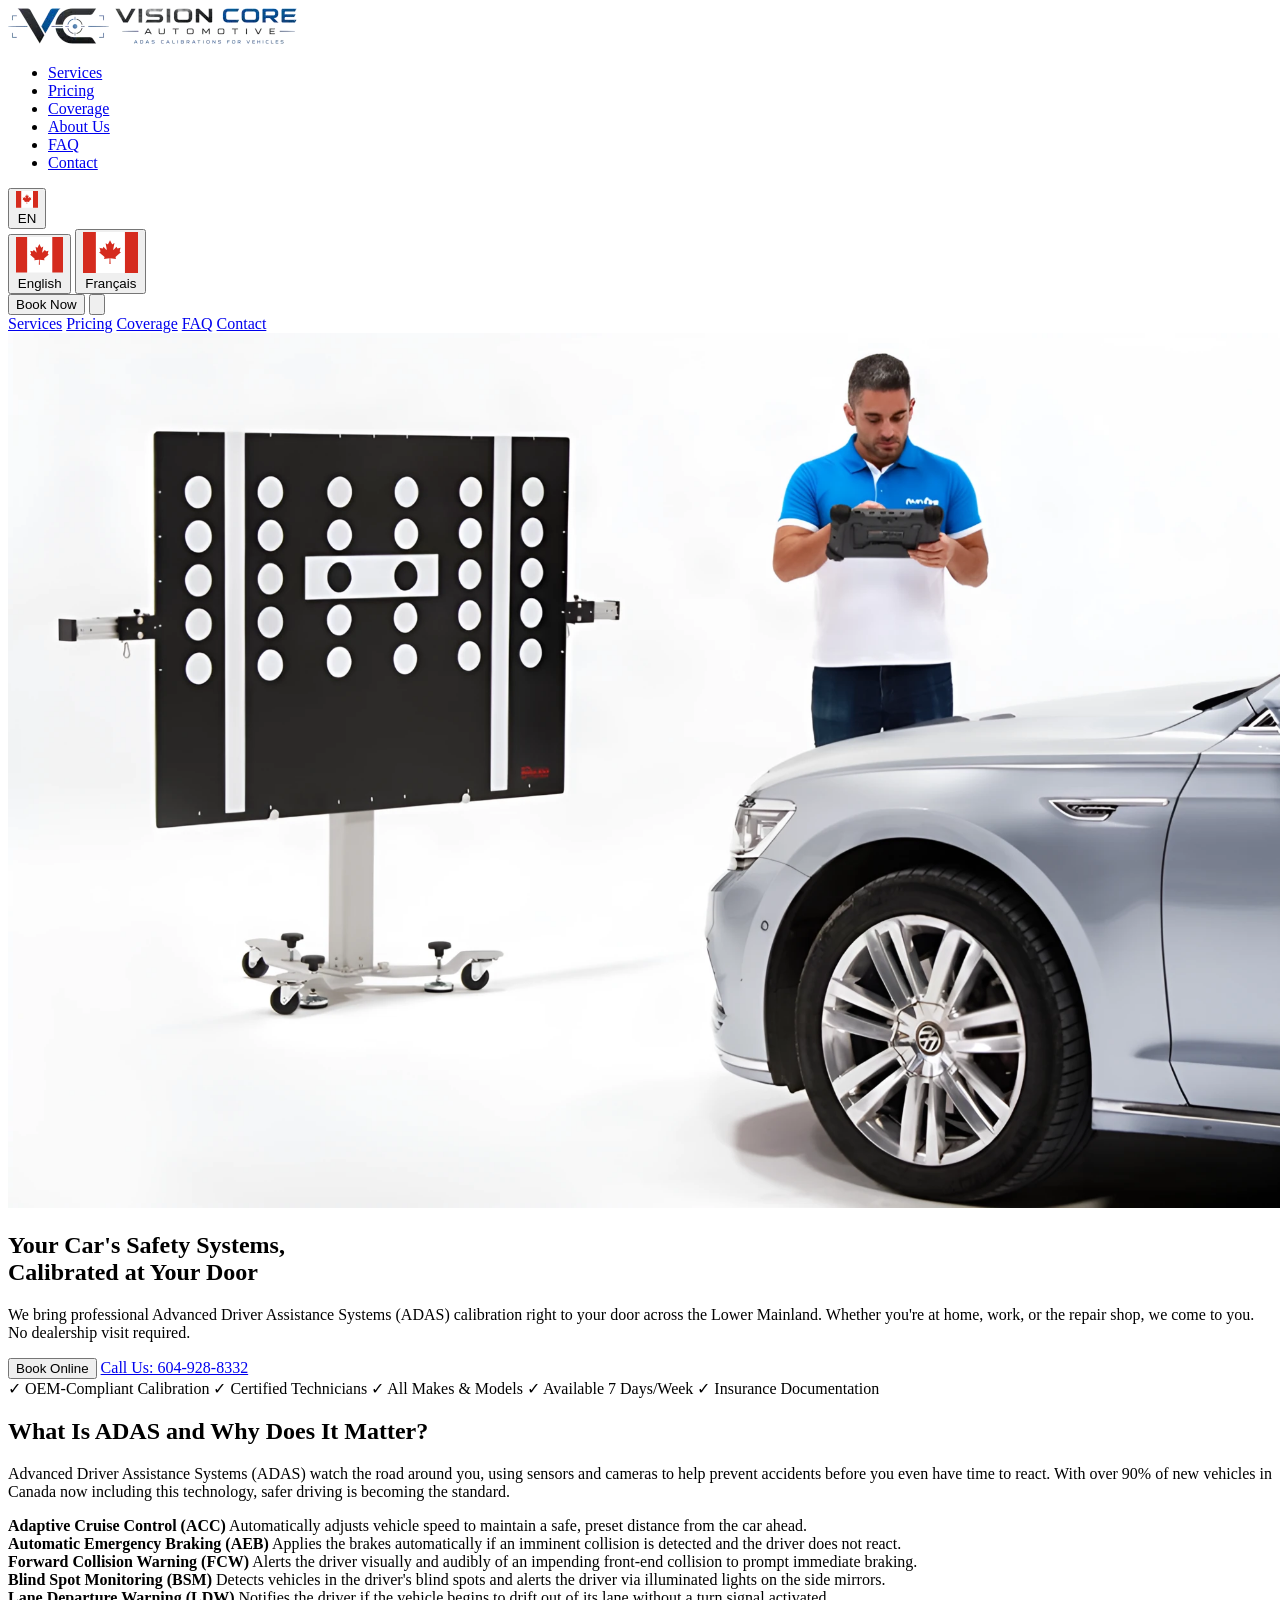
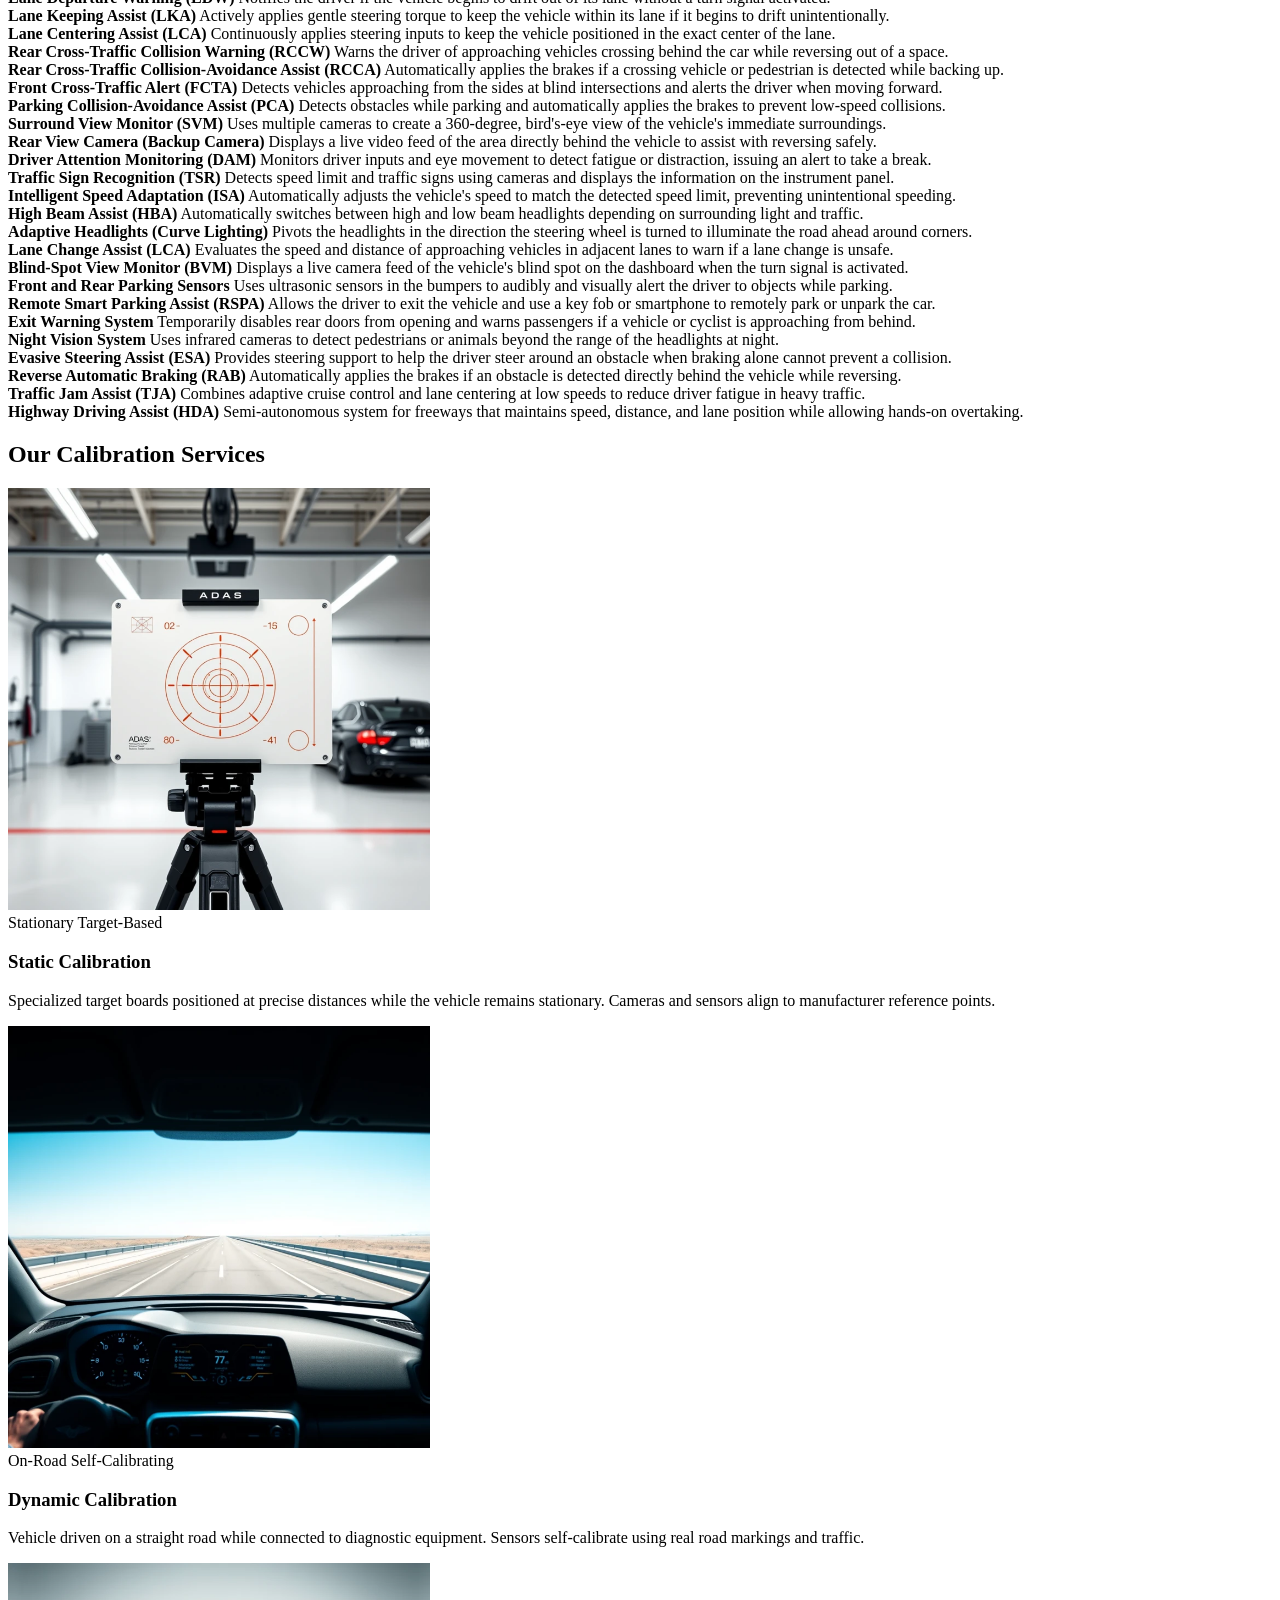
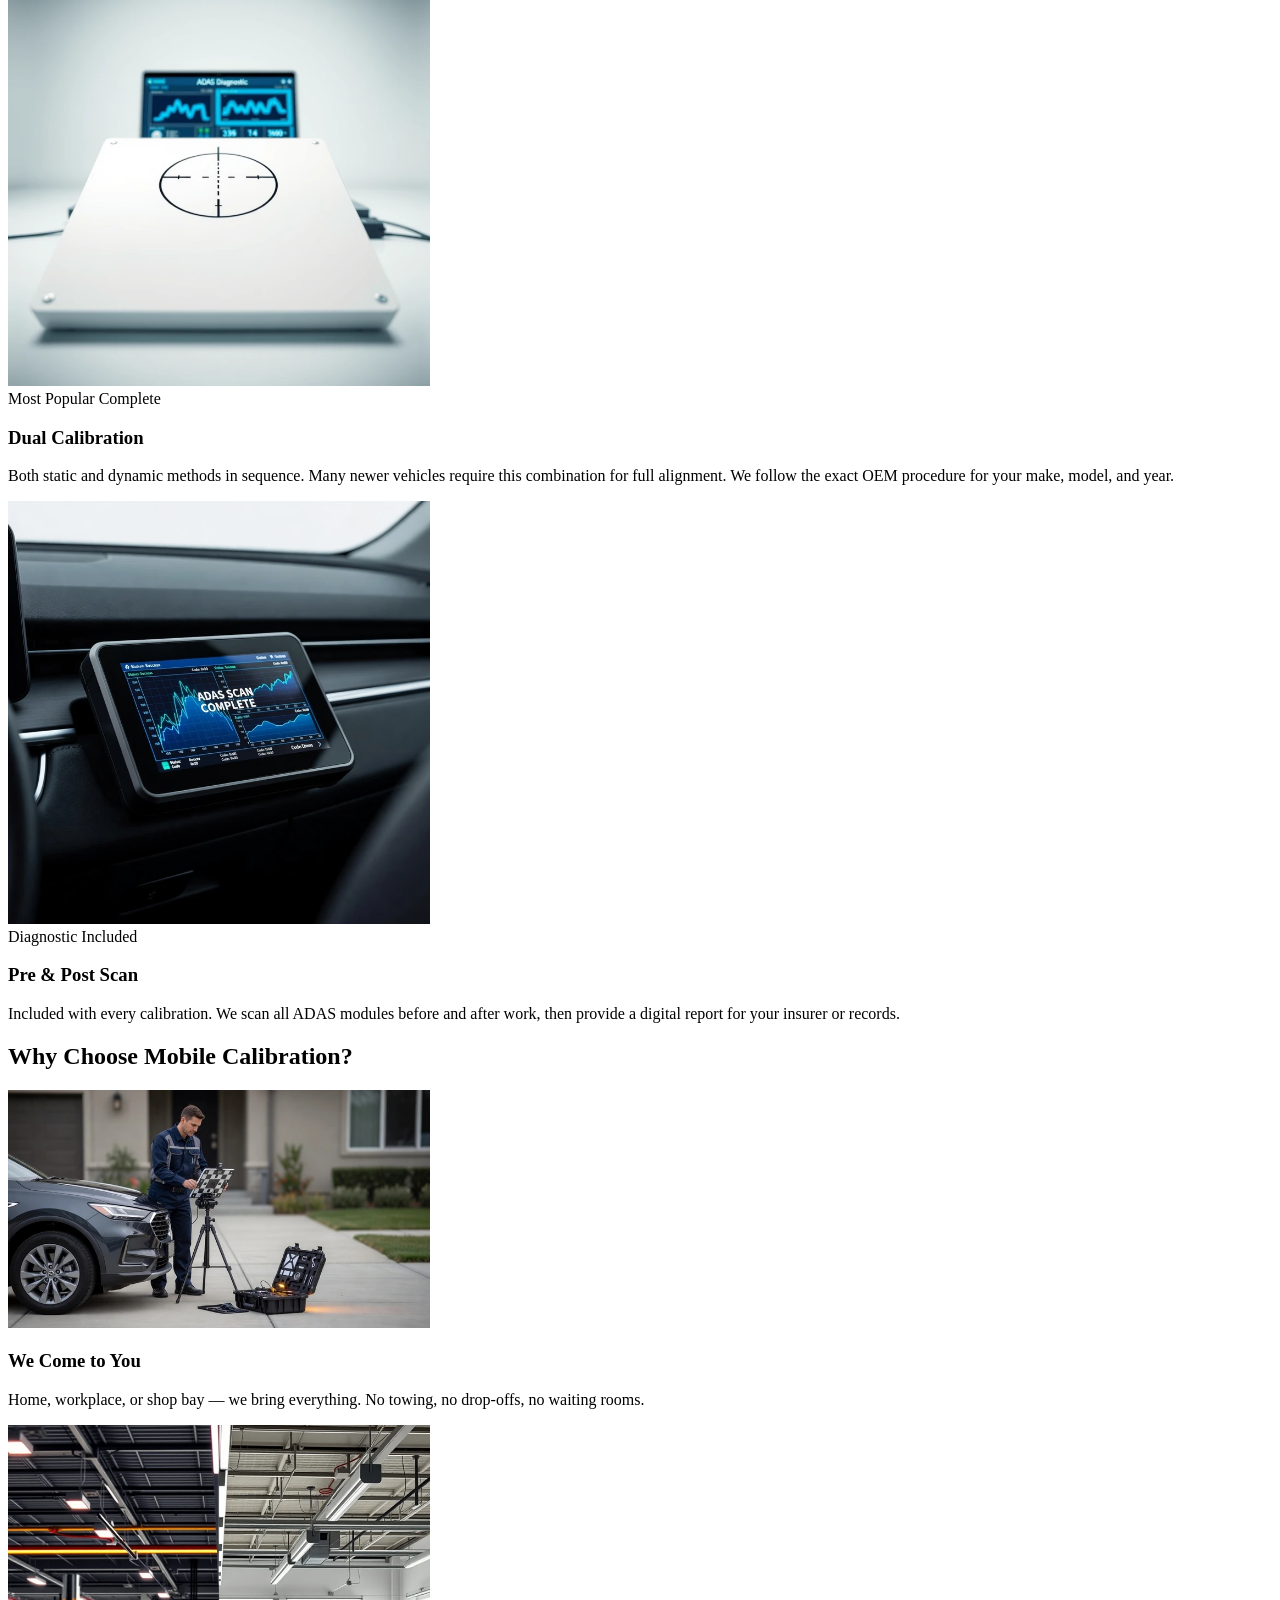
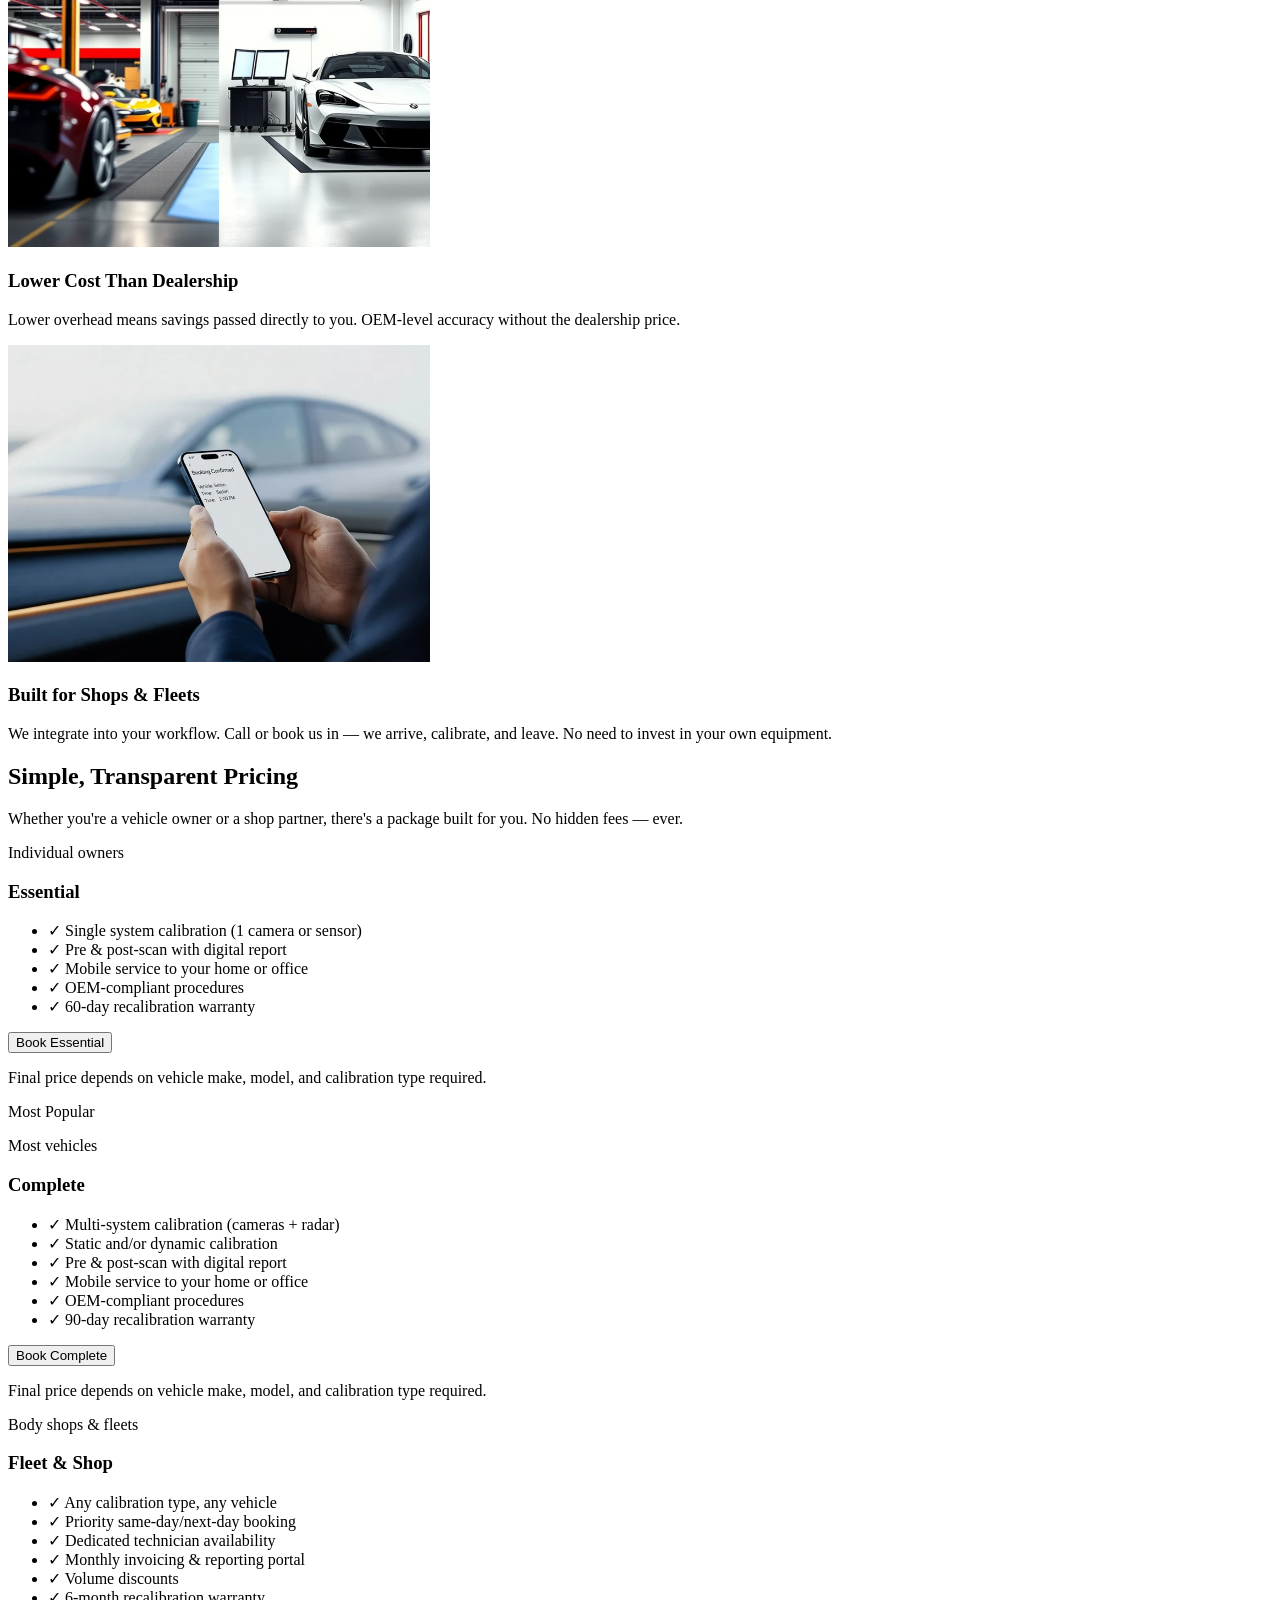
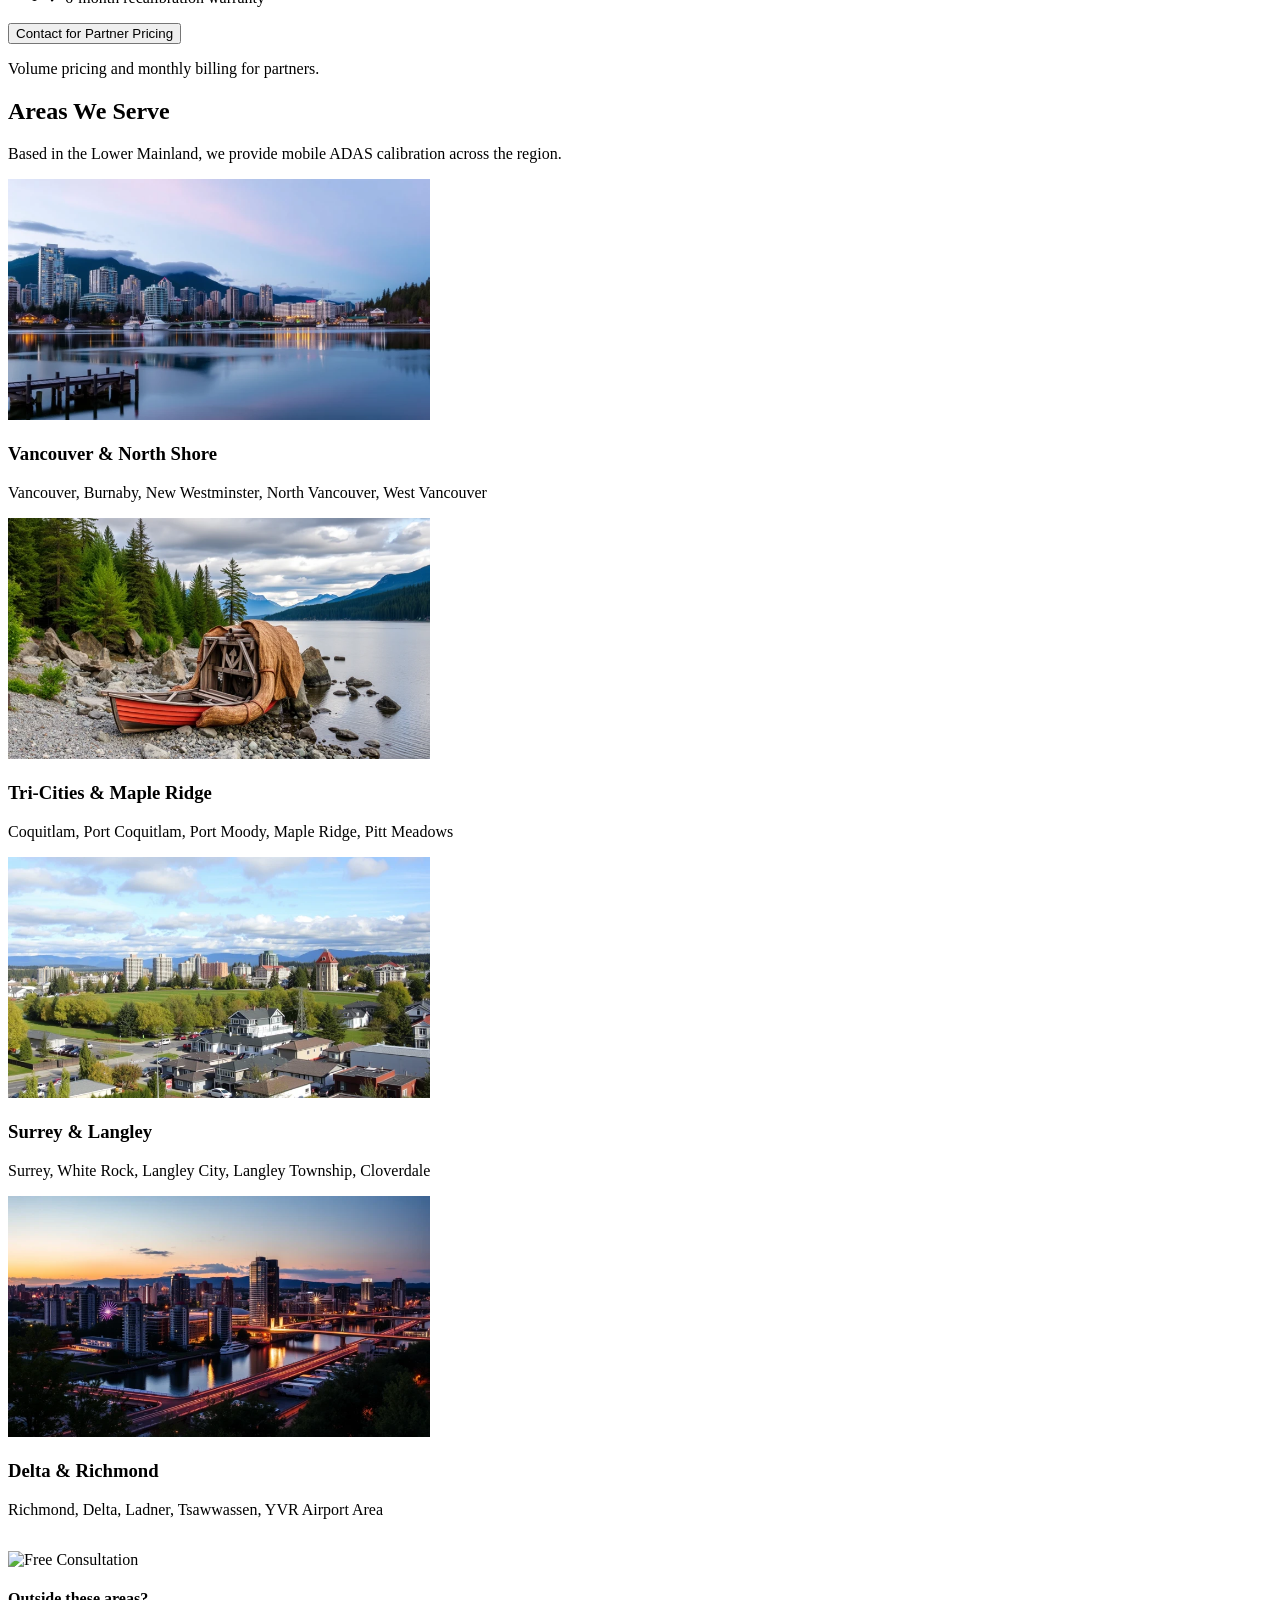
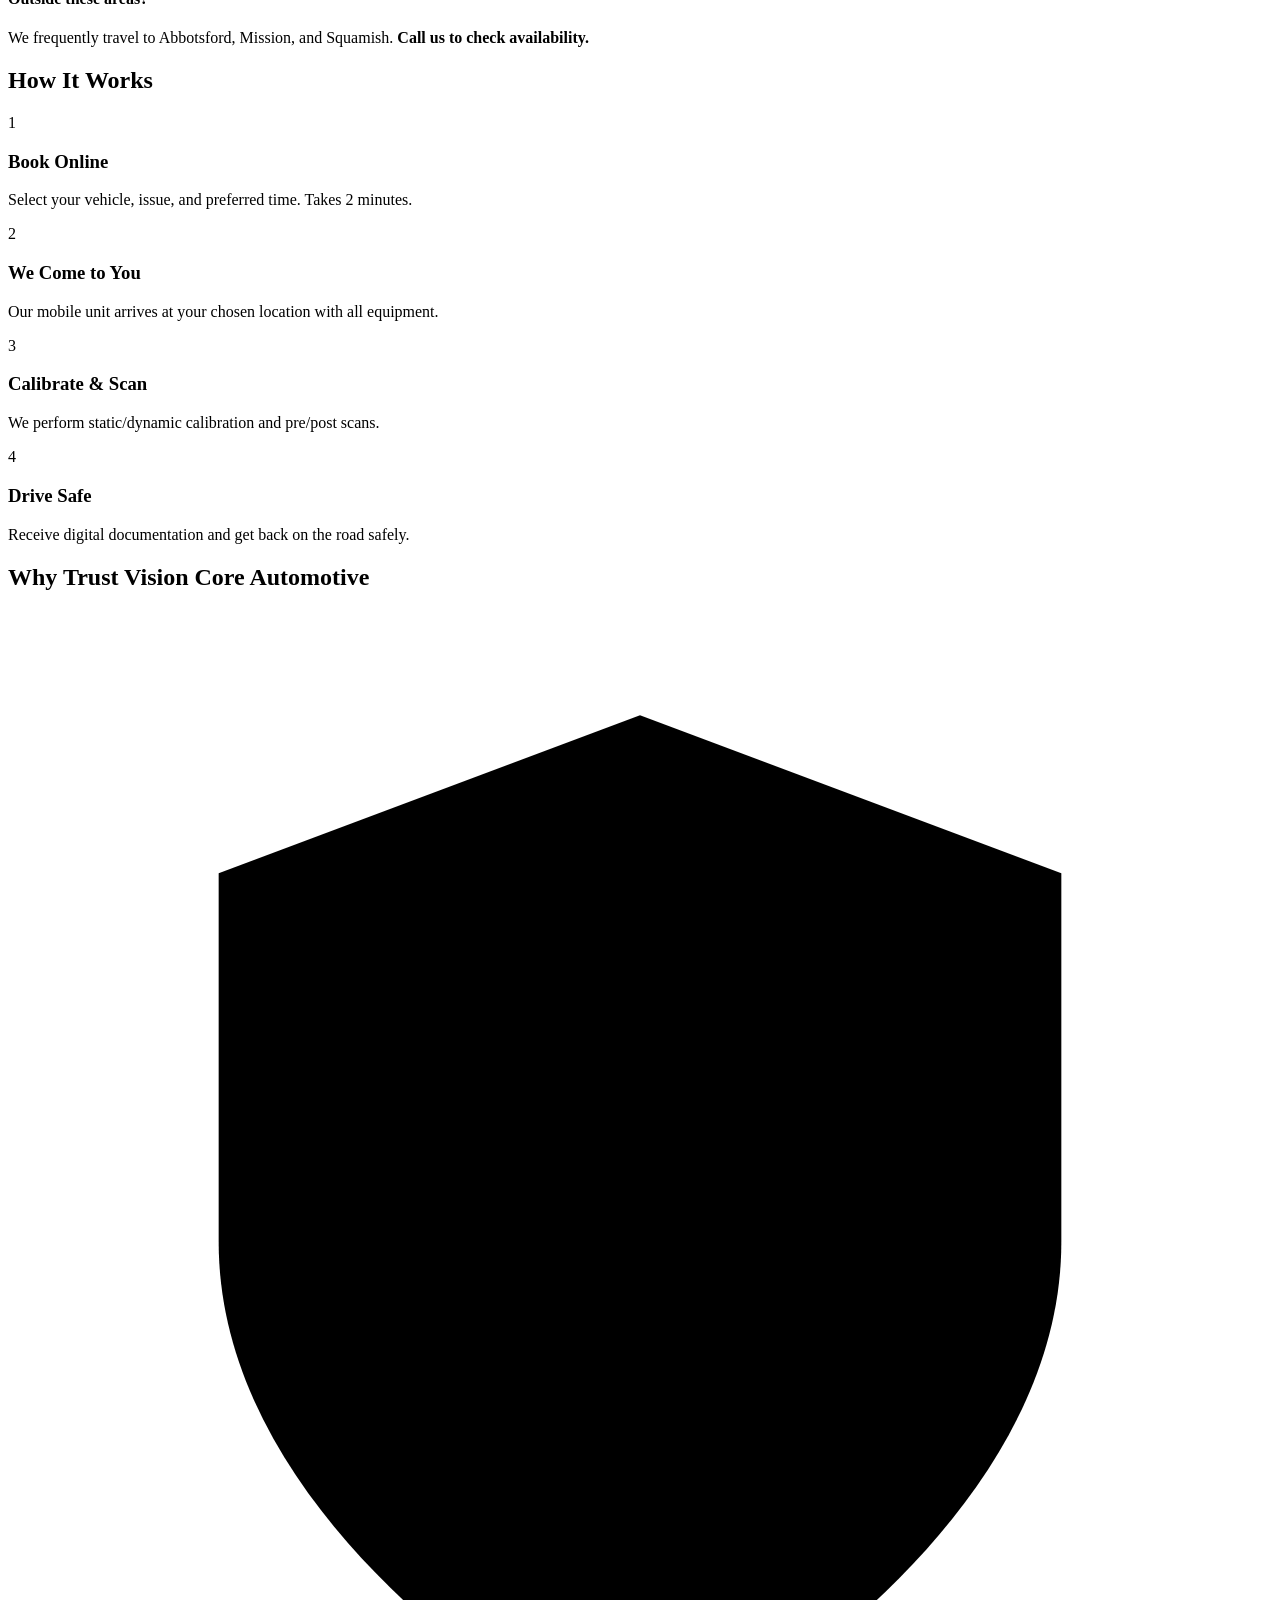
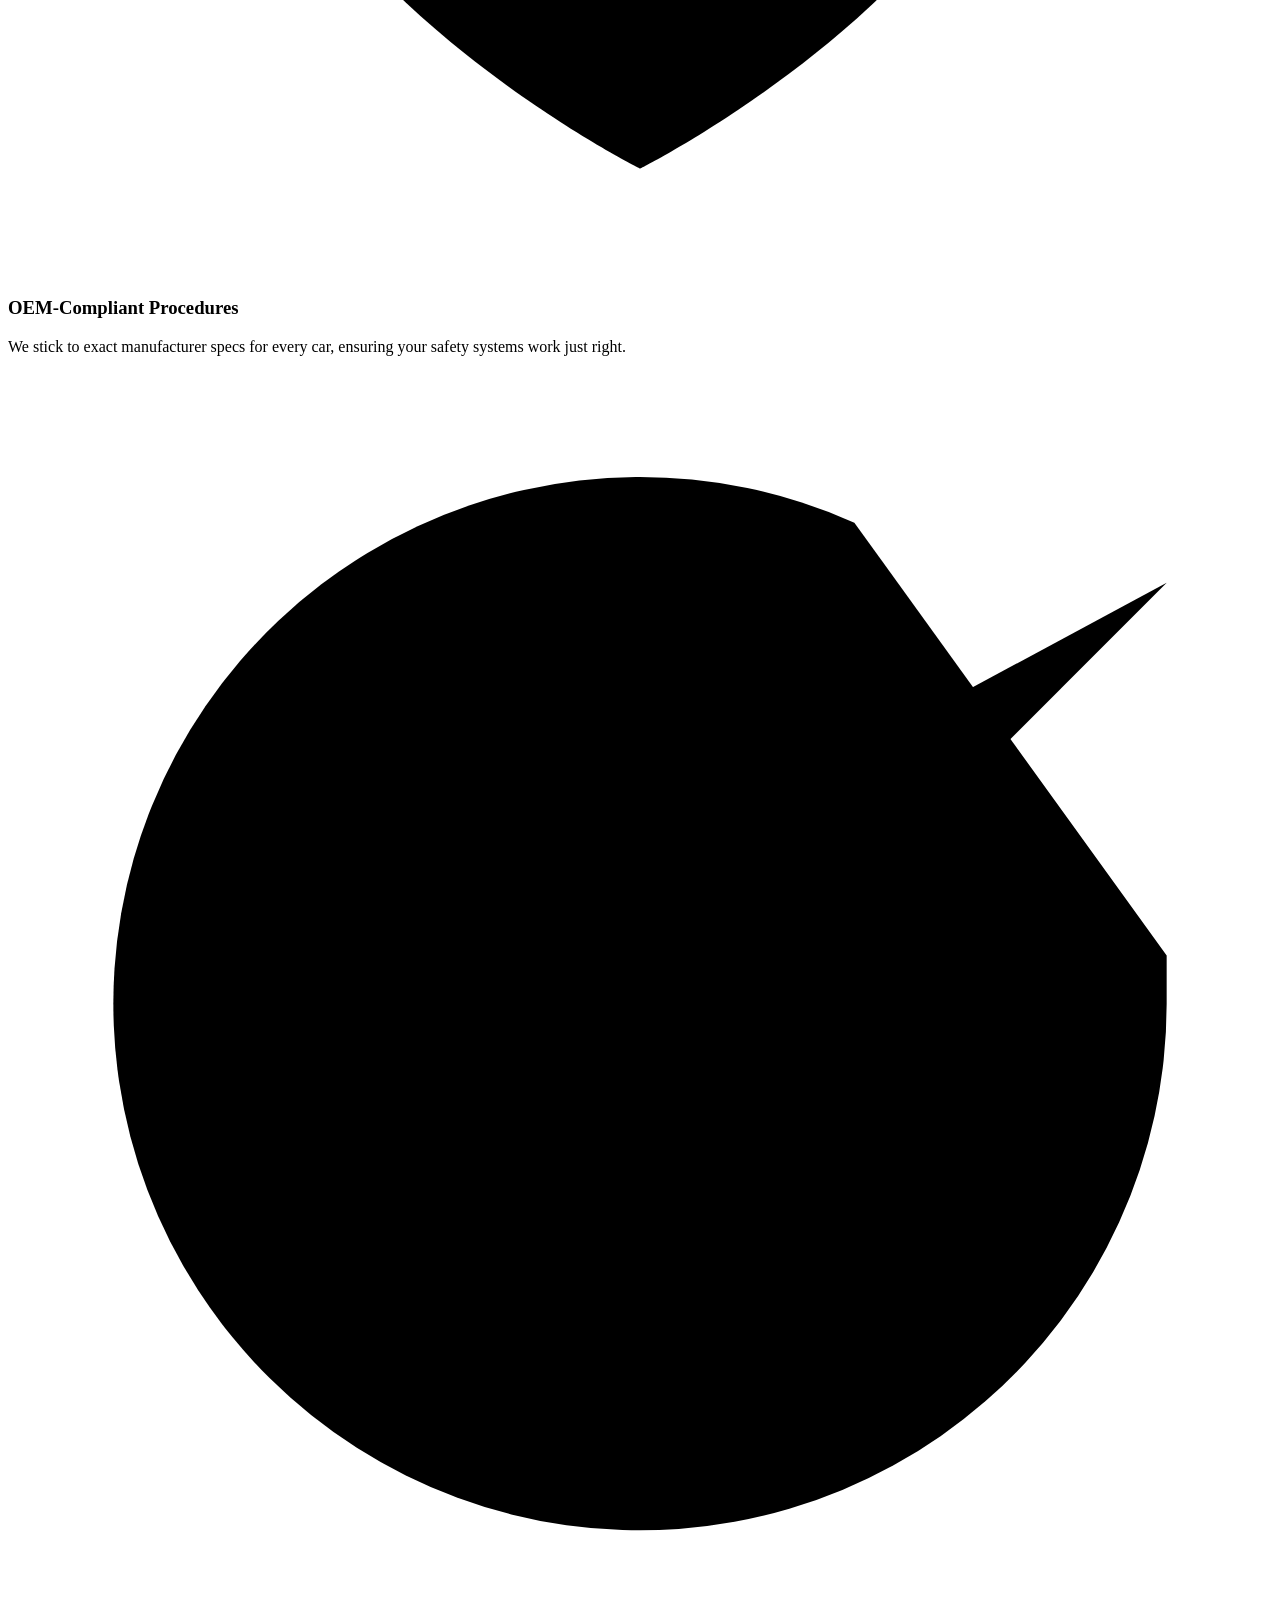
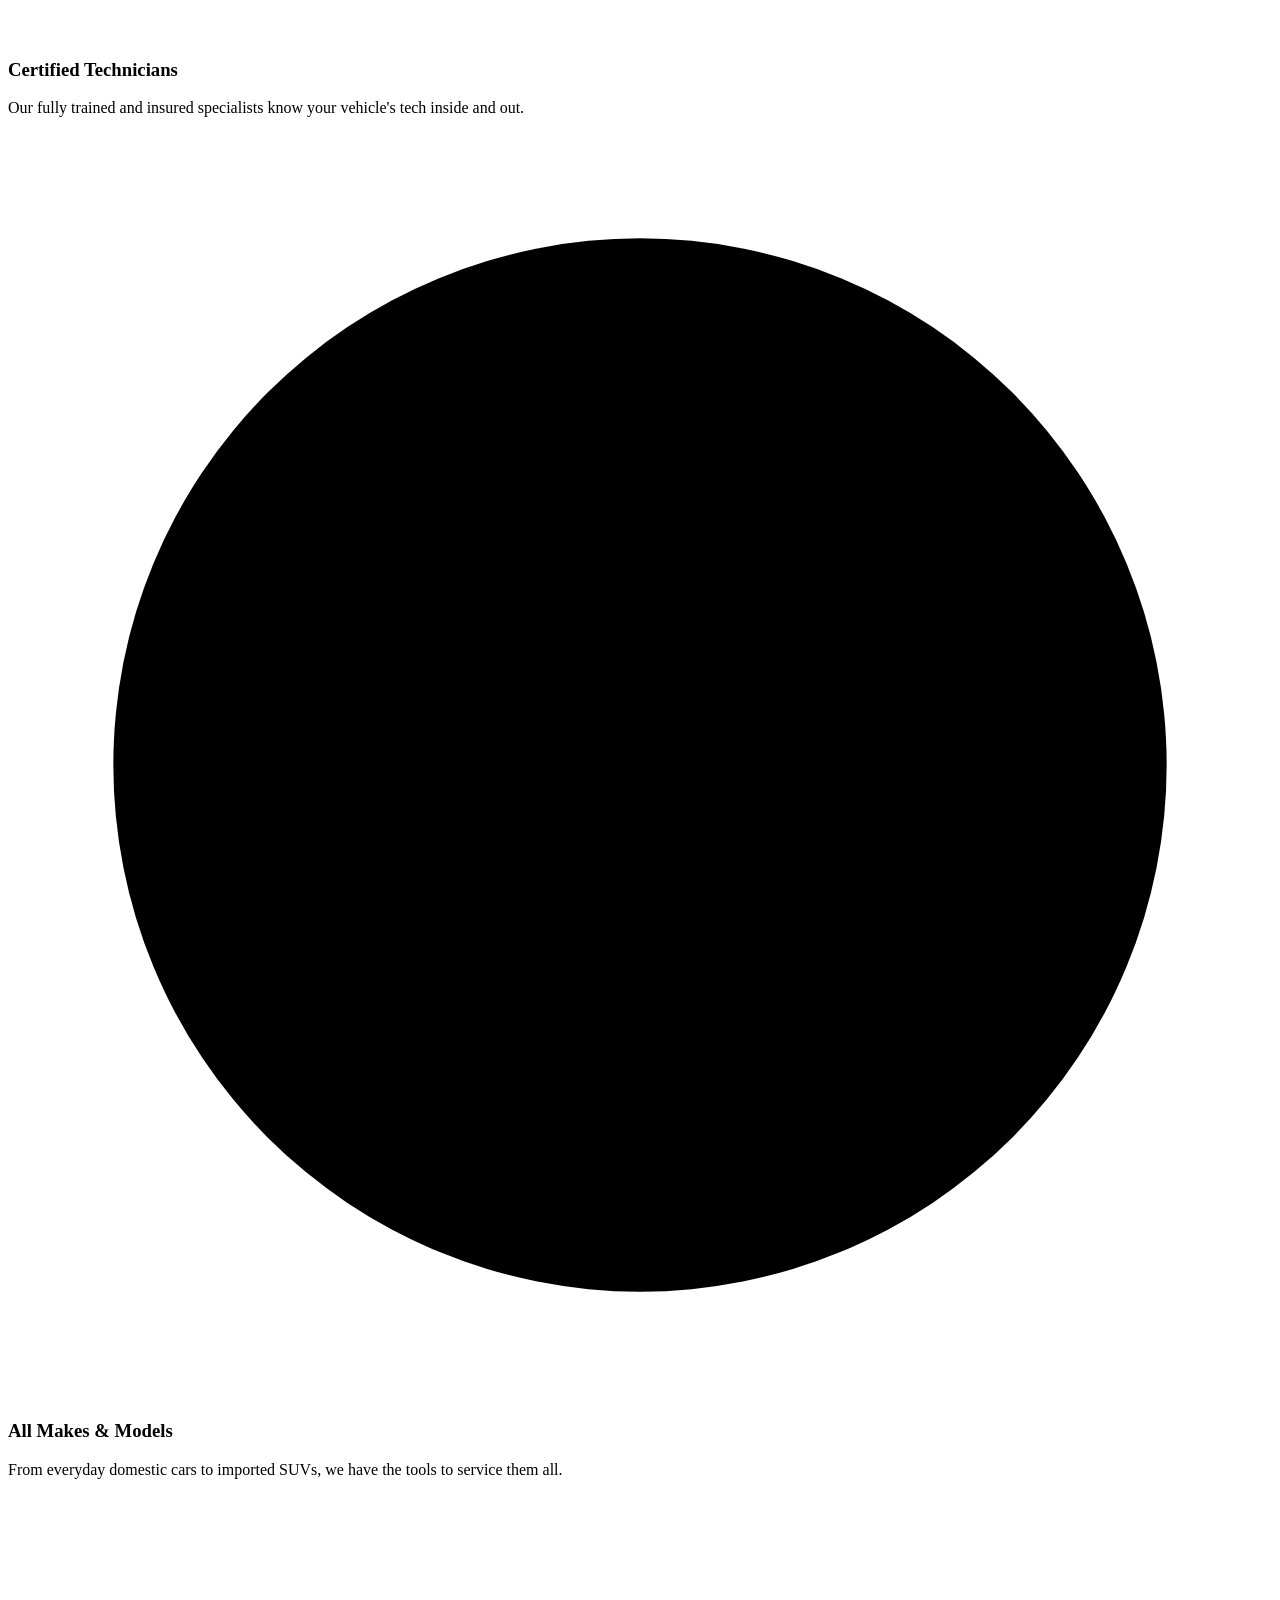
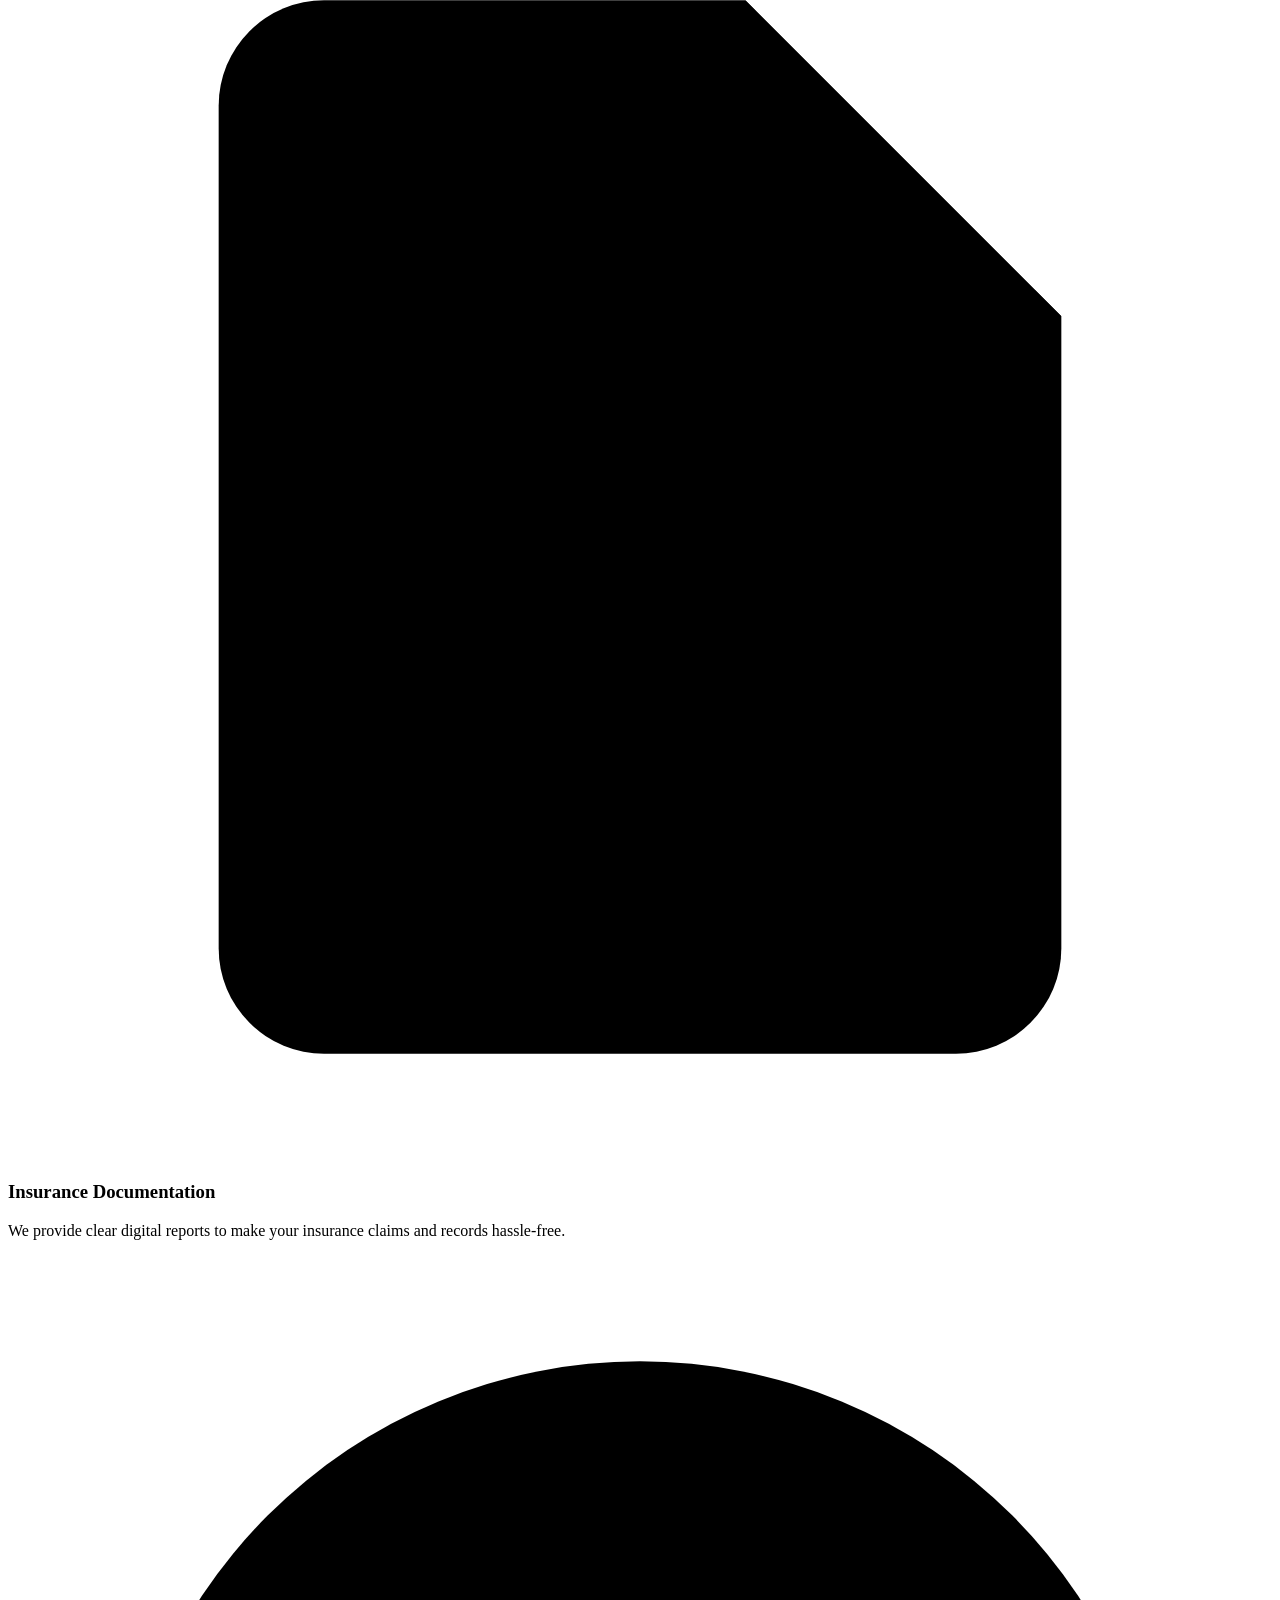
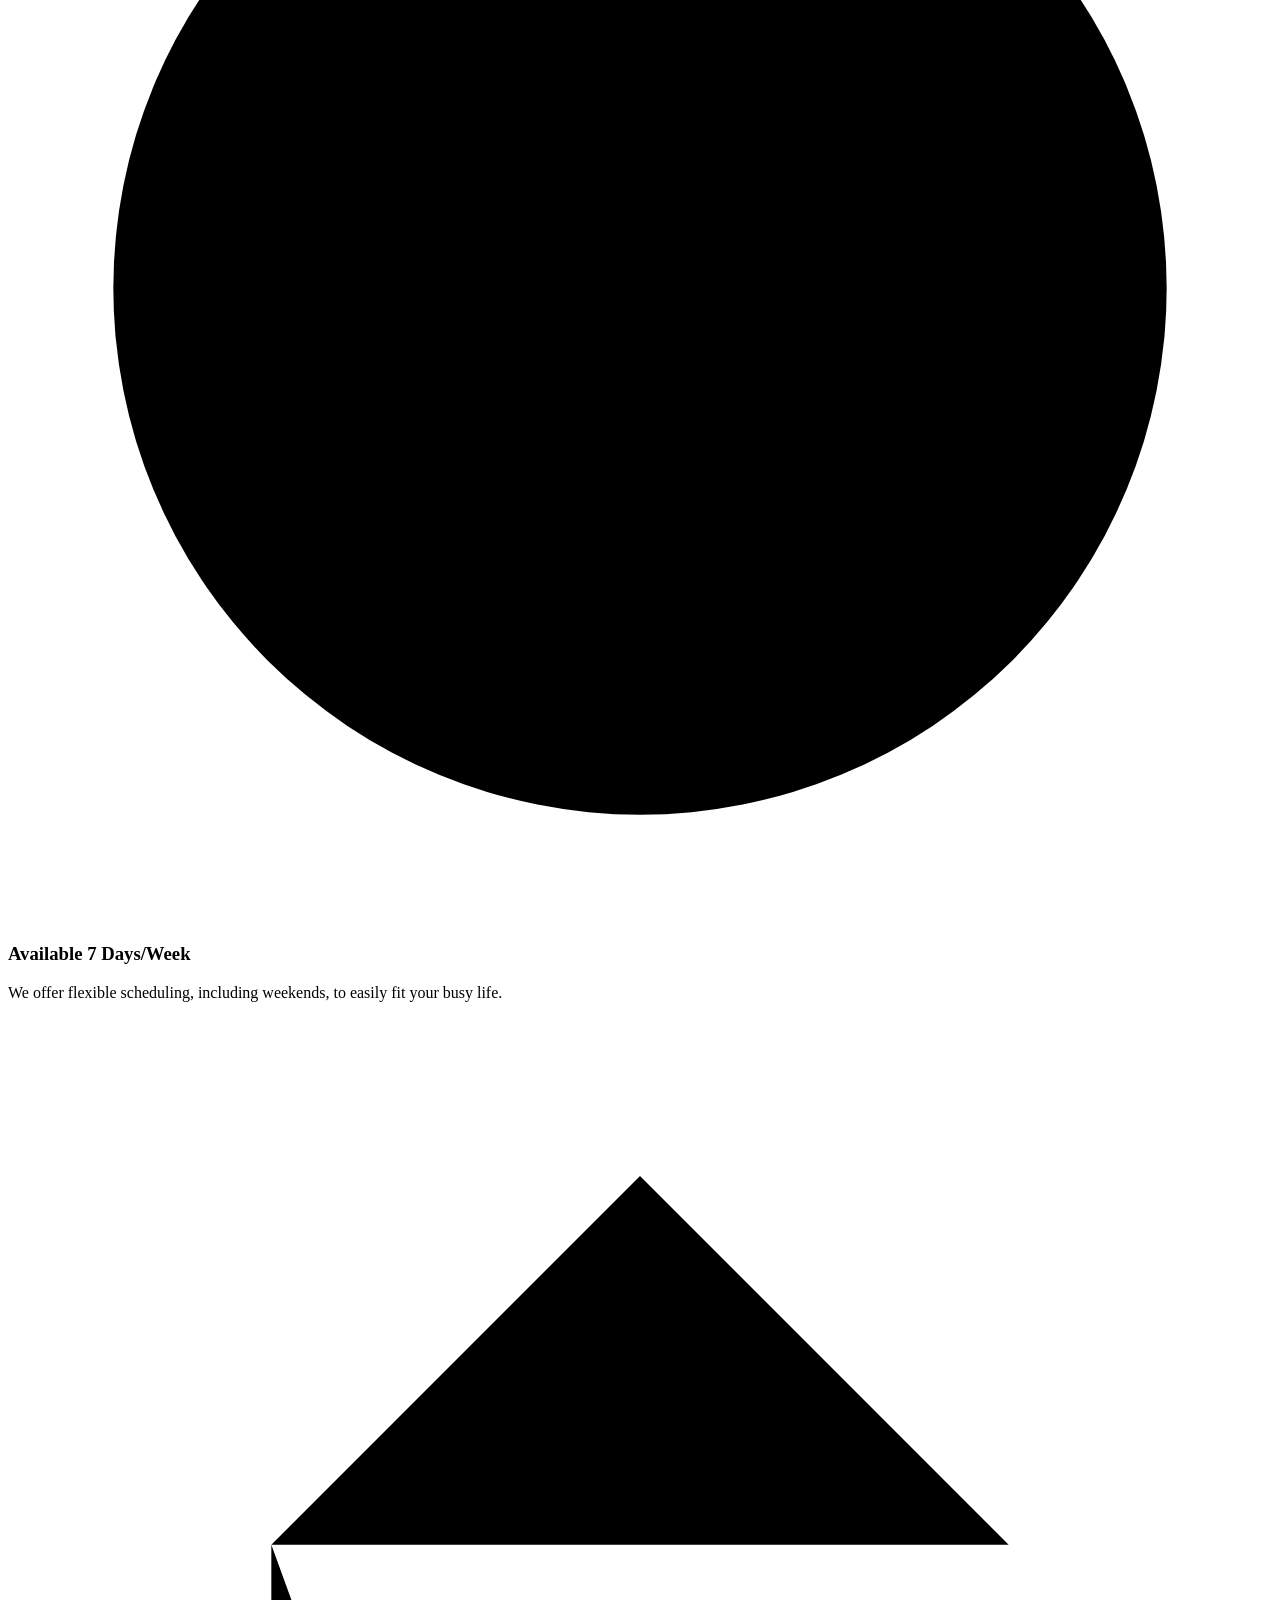
==== indexx.html @ ebc07d31 "improvements" ====
<!doctype html>
<html lang="en">
  <head>
    <!-- <link
      rel="preload"
      href="assets/fonts/InterVariable.woff2"
      as="font"
      type="font/woff2"
      crossorigin
    />
    <link
      rel="preload"
      href="assets/img/1200w/hero-bg-1200w.webp"
      as="image"
      fetchpriority="high"
    /> -->
    <meta charset="UTF-8" />
    <meta name="viewport" content="width=device-width, initial-scale=1.0" />
    <meta name="description" content="Vision Core Automotive provides professional mobile ADAS calibration services across the Lower Mainland, BC. We come to your home, work, or repair shop. Book your calibration today.">
    <meta name="apple-mobile-web-app-title" content="ADAS" />
    <title>
      Vision Core Automotive — Mobile ADAS Calibration · Lower Mainland, BC
    </title>
    <link rel="icon" type="image/png" href="/img/favicon/favicon-96x96.png" sizes="96x96" />
    <link rel="icon" type="image/svg+xml" href="/img/favicon/favicon.svg" />
    <link rel="shortcut icon" href="/img/favicon/favicon.ico" />
    <link rel="apple-touch-icon" sizes="180x180" href="/img/favicon/apple-touch-icon.png" />
    <link rel="manifest" href="/img/favicon/site.webmanifest" />
    <link rel="preconnect" href="https://fonts.googleapis.com" />
    <link rel="preconnect" href="https://fonts.gstatic.com" crossorigin />
    <link
      href="https://fonts.googleapis.com/css2?family=Inter:wght@300;400;500;600;700;800&display=swap"
      rel="stylesheet"
      media="print"
      onload="this.media='all'"
    />
    <link rel="stylesheet" href="assets/css/styles.css">
  </head>
  <body>
    <!-- NAVBAR -->
    <nav class="navbar">
      <div class="navbar-inner">
        <a href="#" class="navbar-logo">
          <div class="navbar-logo">
            <picture>
              <source
                srcset="
                  assets/img/400w/vca-logo-400w.webp    400w,
                  assets/img/768w/vca-logo-768w.webp    768w,
                  assets/img/1024w/vca-logo-1024w.webp 1024w
                "
                type="image/webp"
              />
              <img
                src="assets/img/400w/vca-logo-400w.png"
                srcset="
                  assets/img/400w/vca-logo-400w.png    400w,
                  assets/img/768w/vca-logo-768w.png    768w,
                  assets/img/1024w/vca-logo-1024w.png 1024w
                "
                sizes="(max-width: 375px) 400px, 768px"
                alt="Logo"
                width="289"
                height="36"
                fetchpriority="high"
              />
            </picture>
          </div>
        </a>
        <ul class="navbar-links">
          <li>
            <a href="#services" data-en="Services" data-fr="Services"
              >Services</a
            >
          </li>
          <li>
            <a href="#pricing" data-en="Pricing" data-fr="Tarifs">Pricing</a>
          </li>
          <li>
            <a href="#coverage" data-en="Coverage" data-fr="Couverture"
              >Coverage</a
            >
          </li>
          <li>
            <a href="#trust" data-en="About Us" data-fr="À propos">About Us</a>
          </li>
          <li><a href="#faq" data-en="FAQ" data-fr="FAQ">FAQ</a></li>
          <li>
            <a href="#contact" data-en="Contact" data-fr="Contact">Contact</a>
          </li>
        </ul>
        <div class="navbar-right">
          <!-- LANGUAGE DROPDOWN -->
          <div class="lang-dropdown">
            <button class="lang-btn" onclick="toggleLangDropdown()">
              <span class="icon-wrap flag-icon">
                <svg
                  xmlns="http://www.w3.org/2000/svg"
                  id="flag-icons-ca"
                  viewBox="0 0 640 480"
                >
                  <path fill="#fff" d="M150.1 0h339.7v480H150z" />
                  <path
                    fill="#d52b1e"
                    d="M-19.7 0h169.8v480H-19.7zm509.5 0h169.8v480H489.9zM201 232l-13.3 4.4 61.4 54c4.7 13.7-1.6 17.8-5.6 25l66.6-8.4-1.6 67 13.9-.3-3.1-66.6 66.7 8c-4.1-8.7-7.8-13.3-4-27.2l61.3-51-10.7-4c-8.8-6.8 3.8-32.6 5.6-48.9 0 0-35.7 12.3-38 5.8l-9.2-17.5-32.6 35.8c-3.5.9-5-.5-5.9-3.5l15-74.8-23.8 13.4q-3.2 1.3-5.2-2.2l-23-46-23.6 47.8q-2.8 2.5-5 .7L264 130.8l13.7 74.1c-1.1 3-3.7 3.8-6.7 2.2l-31.2-35.3c-4 6.5-6.8 17.1-12.2 19.5s-23.5-4.5-35.6-7c4.2 14.8 17 39.6 9 47.7"
                  />
                </svg>
              </span>
              <span id="lang-current">EN</span>
            </button>
            <div class="lang-menu" id="lang-menu">
              <button onclick="setLang('en')" class="lang-btn active">
                <span class="icon-wrap flag-icon">
                  <svg
                    xmlns="http://www.w3.org/2000/svg"
                    id="flag-icons-ca"
                    viewBox="0 0 640 480"
                  >
                    <path fill="#fff" d="M150.1 0h339.7v480H150z" />
                    <path
                      fill="#d52b1e"
                      d="M-19.7 0h169.8v480H-19.7zm509.5 0h169.8v480H489.9zM201 232l-13.3 4.4 61.4 54c4.7 13.7-1.6 17.8-5.6 25l66.6-8.4-1.6 67 13.9-.3-3.1-66.6 66.7 8c-4.1-8.7-7.8-13.3-4-27.2l61.3-51-10.7-4c-8.8-6.8 3.8-32.6 5.6-48.9 0 0-35.7 12.3-38 5.8l-9.2-17.5-32.6 35.8c-3.5.9-5-.5-5.9-3.5l15-74.8-23.8 13.4q-3.2 1.3-5.2-2.2l-23-46-23.6 47.8q-2.8 2.5-5 .7L264 130.8l13.7 74.1c-1.1 3-3.7 3.8-6.7 2.2l-31.2-35.3c-4 6.5-6.8 17.1-12.2 19.5s-23.5-4.5-35.6-7c4.2 14.8 17 39.6 9 47.7"
                    />
                  </svg>
                </span>
                <span>English</span>
              </button>
              <button onclick="setLang('fr')" class="lang-btn">
                <span class="icon-wrap flag-icon">
                  <svg
                    xmlns="http://www.w3.org/2000/svg"
                    id="flag-icons-ca"
                    viewBox="0 0 640 480"
                  >
                    <path fill="#fff" d="M150.1 0h339.7v480H150z" />
                    <path
                      fill="#d52b1e"
                      d="M-19.7 0h169.8v480H-19.7zm509.5 0h169.8v480H489.9zM201 232l-13.3 4.4 61.4 54c4.7 13.7-1.6 17.8-5.6 25l66.6-8.4-1.6 67 13.9-.3-3.1-66.6 66.7 8c-4.1-8.7-7.8-13.3-4-27.2l61.3-51-10.7-4c-8.8-6.8 3.8-32.6 5.6-48.9 0 0-35.7 12.3-38 5.8l-9.2-17.5-32.6 35.8c-3.5.9-5-.5-5.9-3.5l15-74.8-23.8 13.4q-3.2 1.3-5.2-2.2l-23-46-23.6 47.8q-2.8 2.5-5 .7L264 130.8l13.7 74.1c-1.1 3-3.7 3.8-6.7 2.2l-31.2-35.3c-4 6.5-6.8 17.1-12.2 19.5s-23.5-4.5-35.6-7c4.2 14.8 17 39.6 9 47.7"
                    />
                  </svg>
                </span>
                <span>Français</span>
              </button>
            </div>
          </div>
          <button
            class="navbar-cta"
            onclick="
              document
                .getElementById('contact')
                .scrollIntoView({ behavior: 'smooth' })
            "
            data-en="Book Now"
            data-fr="Réserver"
          >
            Book Now
          </button>
          <button
            class="navbar-mobile-toggle"
            onclick="toggleMobileNav()"
            aria-label="Toggle navigation"
          >
            <svg
              id="menu-icon"
              viewBox="0 0 24 24"
              fill="none"
              stroke="currentColor"
              stroke-width="1.5"
              stroke-linecap="round"
              stroke-linejoin="round"
            >
              <line x1="4" y1="6" x2="20" y2="6" />
              <line x1="4" y1="12" x2="20" y2="12" />
              <line x1="4" y1="18" x2="20" y2="18" />
            </svg>
            <svg
              id="close-icon"
              style="display: none"
              viewBox="0 0 24 24"
              fill="none"
              stroke="currentColor"
              stroke-width="1.5"
              stroke-linecap="round"
              stroke-linejoin="round"
            >
              <line x1="6" y1="6" x2="18" y2="18" />
              <line x1="6" y1="18" x2="18" y2="6" />
            </svg>
          </button>
        </div>
      </div>
    </nav>

    <div class="mobile-nav" id="mobile-nav">
      <a
        href="#services"
        onclick="closeMobileNav()"
        data-en="Services"
        data-fr="Services"
        >Services</a
      >
      <a
        href="#pricing"
        onclick="closeMobileNav()"
        data-en="Pricing"
        data-fr="Tarifs"
        >Pricing</a
      >
      <a
        href="#coverage"
        onclick="closeMobileNav()"
        data-en="Coverage"
        data-fr="Couverture"
        >Coverage</a
      >
      <a href="#faq" onclick="closeMobileNav()" data-en="FAQ" data-fr="FAQ"
        >FAQ</a
      >
      <a
        href="#contact"
        onclick="closeMobileNav()"
        data-en="Contact"
        data-fr="Contact"
        >Contact</a
      >
    </div>

    <main>
      <!-- HERO -->
      <section class="hero" id="hero">
        <div class="aurora-container">
          <picture>
            <source
              type="image/webp"
              srcset="
                assets/img/800w/hero-bg-800w.webp    800w,
                assets/img/1200w/hero-bg-1200w.webp 1200w,
                assets/img/2000w/hero-bg-2000w.webp 2000w
              "
              sizes="100vw"
            />
            <img
              src="assets/img/1200w/hero-bg-1200w.jpg"
              alt=""
              class="hero-bg-img"
              fetchpriority="high"
            />
          </picture>
        </div>
        <div class="hero-overlay"></div>
        <div class="hero-content">
          <h1 class="hero-headline">
            <span
              class="gradient-text"
              data-en="Your Car's Safety Systems,"
              data-fr="Les systèmes de sécurité"
              >Your Car's Safety Systems,</span
            ><br />
            <span
              class="accent-word"
              data-en="Calibrated at Your Door"
              data-fr="Calibrés chez vous"
              >Calibrated at Your Door</span
            >
          </h1>
          <p
            class="hero-subtitle"
            data-en="We bring professional Advanced Driver Assistance Systems (ADAS) calibration right to your door across the Lower Mainland. Whether you're at home, work, or the repair shop, we come to you. No dealership visit required."
            data-fr="Nous apportons la calibration de vos systèmes d'aide à la conduite (ADAS) directement à vous, partout dans la vallée du Bas-Fraser. Que vous soyez à la maison, au travail ou à l'atelier, nous nous déplaçons. Sans besoin de passer par le concessionnaire."
          >
            We bring professional Advanced Driver Assistance Systems (ADAS)
            calibration right to your door across the Lower Mainland. Whether
            you're at home, work, or the repair shop, we come to you. No
            dealership visit required.
          </p>
          <div class="hero-buttons">
            <button
              class="btn-primary"
              onclick="
                document
                  .getElementById('contact')
                  .scrollIntoView({ behavior: 'smooth' })
              "
              data-en="Book Online"
              data-fr="Réserver en ligne"
            >
              Book Online
            </button>
            <a
              href="tel:+16049288332"
              class="btn-secondary"
              data-en="Call Us: 604-928-8332"
              data-fr="Appelez-nous : 604-928-8332"
              >Call Us: 604-928-8332</a
            >
          </div>
          <div class="trust-badges">
            <span class="trust-badge"
              ><span class="check">✓</span>
              <span
                data-en="OEM-Compliant Calibration"
                data-fr="Calibration conforme OEM"
                >OEM-Compliant Calibration</span
              ></span
            >
            <span class="trust-badge"
              ><span class="check">✓</span>
              <span
                data-en="Certified Technicians"
                data-fr="Techniciens certifiés"
                >Certified Technicians</span
              ></span
            >
            <span class="trust-badge"
              ><span class="check">✓</span>
              <span
                data-en="All Makes & Models"
                data-fr="Toutes marques & modèles"
                >All Makes & Models</span
              ></span
            >
            <span class="trust-badge"
              ><span class="check">✓</span>
              <span data-en="Available 7 Days/Week" data-fr="Disponible 7 j/sem"
                >Available 7 Days/Week</span
              ></span
            >
            <span class="trust-badge"
              ><span class="check">✓</span>
              <span
                data-en="Insurance Documentation"
                data-fr="Documentation assurance"
                >Insurance Documentation</span
              ></span
            >
          </div>
        </div>
      </section>

      <!-- SECTION 1: What Is ADAS? -->
      <section class="section section-container" id="what-is-adas">
        <div class="container">
          <h2
            class="section-title gradient-text reveal-on-scroll"
            data-delay="100"
            data-en="What Is <strong>ADAS</strong> and <strong>Why Does It Matter</strong>?"
            data-fr="Qu'est-ce que <strong>l'ADAS</strong> et <strong>pourquoi est-ce important</strong>?"
          >
            What Is <strong>ADAS</strong> and
            <strong>Why Does It Matter</strong>?
          </h2>
          <p
            class="section-subtitle reveal-on-scroll"
            data-delay="200"
            data-en="Advanced Driver Assistance Systems (ADAS) watch the road around you, using sensors and cameras to help prevent accidents before you even have time to react. With over 90% of new vehicles in Canada now including this technology, safer driving is becoming the standard."
            data-fr="Les systèmes d'aide à la conduite (ADAS) surveillent la route autour de vous en utilisant des capteurs et des caméras pour aider à prévenir les accidents avant même que vous n'ayez le temps de réagir. Avec plus de 90 % des véhicules neufs vendus au Canada qui intègrent désormais cette technologie, une conduite plus sécuritaire est en voie de devenir la norme."
          >
            Advanced Driver Assistance Systems (ADAS) watch the road around you,
            using sensors and cameras to help prevent accidents before you even
            have time to react. With over 90% of new vehicles in Canada now
            including this technology, safer driving is becoming the standard.
          </p>
          <div class="feature-list reveal-on-scroll" data-delay="300">
            <div class="feature-item">
              <div class="text">
                <strong
                  data-en="Adaptive Cruise Control (ACC)"
                  data-fr="Régulateur de vitesse adaptatif (RVA)"
                  >Adaptive Cruise Control (ACC)</strong
                >
                <span
                  data-en="Automatically adjusts vehicle speed to maintain a safe, preset distance from the car ahead."
                  data-fr="Ajuste automatiquement la vitesse du véhicule pour maintenir une distance sécuritaire et prédéterminée avec le véhicule précédent."
                  >Automatically adjusts vehicle speed to maintain a safe,
                  preset distance from the car ahead.</span
                >
              </div>
            </div>

            <div class="feature-item">
              <div class="text">
                <strong
                  data-en="Automatic Emergency Braking (AEB)"
                  data-fr="Freinage d'urgence automatique (FUA)"
                  >Automatic Emergency Braking (AEB)</strong
                >
                <span
                  data-en="Applies the brakes automatically if an imminent collision is detected and the driver does not react."
                  data-fr="Applique automatiquement les freins si une collision imminente est détectée et que le conducteur ne réagit pas."
                  >Applies the brakes automatically if an imminent collision is
                  detected and the driver does not react.</span
                >
              </div>
            </div>

            <div class="feature-item">
              <div class="text">
                <strong
                  data-en="Forward Collision Warning (FCW)"
                  data-fr="Avertissement de collision frontale (ACF)"
                  >Forward Collision Warning (FCW)</strong
                >
                <span
                  data-en="Alerts the driver visually and audibly of an impending front-end collision to prompt immediate braking."
                  data-fr="Avertit le conducteur visuellement et sonorement d'une collision frontale imminente pour inciter un freinage immédiat."
                  >Alerts the driver visually and audibly of an impending
                  front-end collision to prompt immediate braking.</span
                >
              </div>
            </div>

            <div class="feature-item">
              <div class="text">
                <strong
                  data-en="Blind Spot Monitoring (BSM)"
                  data-fr="Surveillance des angles morts (SAM)"
                  >Blind Spot Monitoring (BSM)</strong
                >
                <span
                  data-en="Detects vehicles in the driver's blind spots and alerts the driver via illuminated lights on the side mirrors."
                  data-fr="Détecte les véhicules dans les angles morts du conducteur et l'avertit par des voyants lumineux sur les rétroviseurs latéraux."
                  >Detects vehicles in the driver's blind spots and alerts the
                  driver via illuminated lights on the side mirrors.</span
                >
              </div>
            </div>

            <div class="feature-item">
              <div class="text">
                <strong
                  data-en="Lane Departure Warning (LDW)"
                  data-fr="Avertissement de sortie de voie (ASV)"
                  >Lane Departure Warning (LDW)</strong
                >
                <span
                  data-en="Notifies the driver if the vehicle begins to drift out of its lane without a turn signal activated."
                  data-fr="Avertit le conducteur si le véhicule commence à dériver de sa voie sans que le clignotant soit activé."
                  >Notifies the driver if the vehicle begins to drift out of its
                  lane without a turn signal activated.</span
                >
              </div>
            </div>

            <div class="feature-item">
              <div class="text">
                <strong
                  data-en="Lane Keeping Assist (LKA)"
                  data-fr="Aide au maintien de voie (AMV)"
                  >Lane Keeping Assist (LKA)</strong
                >
                <span
                  data-en="Actively applies gentle steering torque to keep the vehicle within its lane if it begins to drift unintentionally."
                  data-fr="Applique activement un léger couple de direction pour garder le véhicule dans sa voie s'il commence à dériver involontairement."
                  >Actively applies gentle steering torque to keep the vehicle
                  within its lane if it begins to drift unintentionally.</span
                >
              </div>
            </div>

            <div class="feature-item">
              <div class="text">
                <strong
                  data-en="Lane Centering Assist (LCA)"
                  data-fr="Maintien actif dans la voie (MAV)"
                  >Lane Centering Assist (LCA)</strong
                >
                <span
                  data-en="Continuously applies steering inputs to keep the vehicle positioned in the exact center of the lane."
                  data-fr="Applique continuellement des corrections de direction pour maintenir le véhicule exactement au centre de la voie."
                  >Continuously applies steering inputs to keep the vehicle
                  positioned in the exact center of the lane.</span
                >
              </div>
            </div>

            <div class="feature-item">
              <div class="text">
                <strong
                  data-en="Rear Cross-Traffic Collision Warning (RCCW)"
                  data-fr="Avertissement de circulation transversale arrière (ACTA)"
                  >Rear Cross-Traffic Collision Warning (RCCW)</strong
                >
                <span
                  data-en="Warns the driver of approaching vehicles crossing behind the car while reversing out of a space."
                  data-fr="Avertit le conducteur des véhicules s'approchant par l'arrière lors d'une marche arrière hors d'une stationnement."
                  >Warns the driver of approaching vehicles crossing behind the
                  car while reversing out of a space.</span
                >
              </div>
            </div>

            <div class="feature-item">
              <div class="text">
                <strong
                  data-en="Rear Cross-Traffic Collision-Avoidance Assist (RCCA)"
                  data-fr="Aide à l'évitement de circulation transversale arrière (AECTA)"
                  >Rear Cross-Traffic Collision-Avoidance Assist (RCCA)</strong
                >
                <span
                  data-en="Automatically applies the brakes if a crossing vehicle or pedestrian is detected while backing up."
                  data-fr="Freine automatiquement si un véhicule ou un piéton traversant est détecté pendant une marche arrière."
                  >Automatically applies the brakes if a crossing vehicle or
                  pedestrian is detected while backing up.</span
                >
              </div>
            </div>

            <div class="feature-item">
              <div class="text">
                <strong
                  data-en="Front Cross-Traffic Alert (FCTA)"
                  data-fr="Alerte de circulation transversale avant (ACTA)"
                  >Front Cross-Traffic Alert (FCTA)</strong
                >
                <span
                  data-en="Detects vehicles approaching from the sides at blind intersections and alerts the driver when moving forward."
                  data-fr="Détecte les véhicules approchant des côtés aux intersections aveugles et avertit le conducteur lors de l'avancement."
                  >Detects vehicles approaching from the sides at blind
                  intersections and alerts the driver when moving forward.</span
                >
              </div>
            </div>

            <div class="feature-item">
              <div class="text">
                <strong
                  data-en="Parking Collision-Avoidance Assist (PCA)"
                  data-fr="Aide à l'évitement de collision lors du stationnement (AECSP)"
                  >Parking Collision-Avoidance Assist (PCA)</strong
                >
                <span
                  data-en="Detects obstacles while parking and automatically applies the brakes to prevent low-speed collisions."
                  data-fr="Détecte les obstacles lors du stationnement et freine automatiquement pour éviter les collisions à basse vitesse."
                  >Detects obstacles while parking and automatically applies the
                  brakes to prevent low-speed collisions.</span
                >
              </div>
            </div>

            <div class="feature-item">
              <div class="text">
                <strong
                  data-en="Surround View Monitor (SVM)"
                  data-fr="Moniteur de vision panoramique (MVP)"
                  >Surround View Monitor (SVM)</strong
                >
                <span
                  data-en="Uses multiple cameras to create a 360-degree, bird's-eye view of the vehicle's immediate surroundings."
                  data-fr="Utilise plusieurs caméras pour créer une vue à 360 degrés de dessus des environs immédiats du véhicule."
                  >Uses multiple cameras to create a 360-degree, bird's-eye view
                  of the vehicle's immediate surroundings.</span
                >
              </div>
            </div>

            <div class="feature-item">
              <div class="text">
                <strong
                  data-en="Rear View Camera (Backup Camera)"
                  data-fr="Caméra de recul"
                  >Rear View Camera (Backup Camera)</strong
                >
                <span
                  data-en="Displays a live video feed of the area directly behind the vehicle to assist with reversing safely."
                  data-fr="Affiche un flux vidéo en direct de la zone directement derrière le véhicule pour faciliter une marche arrière sécuritaire."
                  >Displays a live video feed of the area directly behind the
                  vehicle to assist with reversing safely.</span
                >
              </div>
            </div>

            <div class="feature-item">
              <div class="text">
                <strong
                  data-en="Driver Attention Monitoring (DAM)"
                  data-fr="Surveillance de l'attention du conducteur (SAC)"
                  >Driver Attention Monitoring (DAM)</strong
                >
                <span
                  data-en="Monitors driver inputs and eye movement to detect fatigue or distraction, issuing an alert to take a break."
                  data-fr="Surveille les entrées du conducteur et ses mouvements oculaires pour détecter la fatigue ou la distraction, et lance une alerte pour faire une pause."
                  >Monitors driver inputs and eye movement to detect fatigue or
                  distraction, issuing an alert to take a break.</span
                >
              </div>
            </div>

            <div class="feature-item">
              <div class="text">
                <strong
                  data-en="Traffic Sign Recognition (TSR)"
                  data-fr="Reconnaissance des panneaux routiers (RPR)"
                  >Traffic Sign Recognition (TSR)</strong
                >
                <span
                  data-en="Detects speed limit and traffic signs using cameras and displays the information on the instrument panel."
                  data-fr="Détecte les limites de vitesse et les panneaux de signalisation à l'aide de caméras et affiche l'information sur le tableau de bord."
                  >Detects speed limit and traffic signs using cameras and
                  displays the information on the instrument panel.</span
                >
              </div>
            </div>

            <div class="feature-item">
              <div class="text">
                <strong
                  data-en="Intelligent Speed Adaptation (ISA)"
                  data-fr="Adaptation intelligente de la vitesse (AIV)"
                  >Intelligent Speed Adaptation (ISA)</strong
                >
                <span
                  data-en="Automatically adjusts the vehicle's speed to match the detected speed limit, preventing unintentional speeding."
                  data-fr="Ajuste automatiquement la vitesse du véhicule pour correspondre à la limite de vitesse détectée, évitant ainsi les excès de vitesse involontaires."
                  >Automatically adjusts the vehicle's speed to match the
                  detected speed limit, preventing unintentional speeding.</span
                >
              </div>
            </div>

            <div class="feature-item">
              <div class="text">
                <strong
                  data-en="High Beam Assist (HBA)"
                  data-fr="Aide aux feux de route (AFC)"
                  >High Beam Assist (HBA)</strong
                >
                <span
                  data-en="Automatically switches between high and low beam headlights depending on surrounding light and traffic."
                  data-fr="Bascule automatiquement entre les feux de route et les feux de croisement selon l'éclairage ambiant et la circulation."
                  >Automatically switches between high and low beam headlights
                  depending on surrounding light and traffic.</span
                >
              </div>
            </div>

            <div class="feature-item">
              <div class="text">
                <strong
                  data-en="Adaptive Headlights (Curve Lighting)"
                  data-fr="Phares adaptatifs (Éclairage en virage)"
                  >Adaptive Headlights (Curve Lighting)</strong
                >
                <span
                  data-en="Pivots the headlights in the direction the steering wheel is turned to illuminate the road ahead around corners."
                  data-fr="Oriente les phares dans la direction du volant pour éclairer la route à l'avant dans les virages."
                  >Pivots the headlights in the direction the steering wheel is
                  turned to illuminate the road ahead around corners.</span
                >
              </div>
            </div>

            <div class="feature-item">
              <div class="text">
                <strong
                  data-en="Lane Change Assist (LCA)"
                  data-fr="Aide au changement de voie (ACV)"
                  >Lane Change Assist (LCA)</strong
                >
                <span
                  data-en="Evaluates the speed and distance of approaching vehicles in adjacent lanes to warn if a lane change is unsafe."
                  data-fr="Évalue la vitesse et la distance des véhicules approchant dans les voies adjacentes pour avertir si un changement de voie est risqué."
                  >Evaluates the speed and distance of approaching vehicles in
                  adjacent lanes to warn if a lane change is unsafe.</span
                >
              </div>
            </div>

            <div class="feature-item">
              <div class="text">
                <strong
                  data-en="Blind-Spot View Monitor (BVM)"
                  data-fr="Moniteur d'angle mort (MAM)"
                  >Blind-Spot View Monitor (BVM)</strong
                >
                <span
                  data-en="Displays a live camera feed of the vehicle's blind spot on the dashboard when the turn signal is activated."
                  data-fr="Affiche un flux vidéo en direct de l'angle mort du véhicule sur le tableau de bord lorsque le clignotant est activé."
                  >Displays a live camera feed of the vehicle's blind spot on
                  the dashboard when the turn signal is activated.</span
                >
              </div>
            </div>

            <div class="feature-item">
              <div class="text">
                <strong
                  data-en="Front and Rear Parking Sensors"
                  data-fr="Capteurs de stationnement avant et arrière"
                  >Front and Rear Parking Sensors</strong
                >
                <span
                  data-en="Uses ultrasonic sensors in the bumpers to audibly and visually alert the driver to objects while parking."
                  data-fr="Utilise des capteurs ultrasoniques dans les pare-chocs pour avertir le conducteur de la présence d'objets lors du stationnement."
                  >Uses ultrasonic sensors in the bumpers to audibly and
                  visually alert the driver to objects while parking.</span
                >
              </div>
            </div>

            <div class="feature-item">
              <div class="text">
                <strong
                  data-en="Remote Smart Parking Assist (RSPA)"
                  data-fr="Aide au stationnement intelligent à distance (ASID)"
                  >Remote Smart Parking Assist (RSPA)</strong
                >
                <span
                  data-en="Allows the driver to exit the vehicle and use a key fob or smartphone to remotely park or unpark the car."
                  data-fr="Permet au conducteur de sortir du véhicule et d'utiliser la clé ou un smartphone pour garer ou dégager la voiture à distance."
                  >Allows the driver to exit the vehicle and use a key fob or
                  smartphone to remotely park or unpark the car.</span
                >
              </div>
            </div>

            <div class="feature-item">
              <div class="text">
                <strong
                  data-en="Exit Warning System"
                  data-fr="Système d'avertissement à l'ouverture des portes"
                  >Exit Warning System</strong
                >
                <span
                  data-en="Temporarily disables rear doors from opening and warns passengers if a vehicle or cyclist is approaching from behind."
                  data-fr="Désactive temporairement l'ouverture des portes arrière et avertit les passagers si un véhicule ou un cycliste approche par l'arrière."
                  >Temporarily disables rear doors from opening and warns
                  passengers if a vehicle or cyclist is approaching from
                  behind.</span
                >
              </div>
            </div>

            <div class="feature-item">
              <div class="text">
                <strong
                  data-en="Night Vision System"
                  data-fr="Système de vision nocturne"
                  >Night Vision System</strong
                >
                <span
                  data-en="Uses infrared cameras to detect pedestrians or animals beyond the range of the headlights at night."
                  data-fr="Utilise des caméras infrarouges pour détecter les piétons ou les animaux au-delà de la portée des phares la nuit."
                  >Uses infrared cameras to detect pedestrians or animals beyond
                  the range of the headlights at night.</span
                >
              </div>
            </div>

            <div class="feature-item">
              <div class="text">
                <strong
                  data-en="Evasive Steering Assist (ESA)"
                  data-fr="Aide à la direction évasive (ADE)"
                  >Evasive Steering Assist (ESA)</strong
                >
                <span
                  data-en="Provides steering support to help the driver steer around an obstacle when braking alone cannot prevent a collision."
                  data-fr="Fournit une assistance à la direction pour aider le conducteur à contourner un obstacle lorsque le freinage seul ne suffit pas."
                  >Provides steering support to help the driver steer around an
                  obstacle when braking alone cannot prevent a collision.</span
                >
              </div>
            </div>

            <div class="feature-item">
              <div class="text">
                <strong
                  data-en="Reverse Automatic Braking (RAB)"
                  data-fr="Freinage automatique en marche arrière (FAR)"
                  >Reverse Automatic Braking (RAB)</strong
                >
                <span
                  data-en="Automatically applies the brakes if an obstacle is detected directly behind the vehicle while reversing."
                  data-fr="Applique automatiquement les freins si un obstacle est détecté directement derrière le véhicule lors d'une marche arrière."
                  >Automatically applies the brakes if an obstacle is detected
                  directly behind the vehicle while reversing.</span
                >
              </div>
            </div>

            <div class="feature-item">
              <div class="text">
                <strong
                  data-en="Traffic Jam Assist (TJA)"
                  data-fr="Aide dans les embouteillages (AE)"
                  >Traffic Jam Assist (TJA)</strong
                >
                <span
                  data-en="Combines adaptive cruise control and lane centering at low speeds to reduce driver fatigue in heavy traffic."
                  data-fr="Combine le régulateur de vitesse adaptatif et le centrage de voie à basse vitesse pour réduire la fatigue dans les bouchons."
                  >Combines adaptive cruise control and lane centering at low
                  speeds to reduce driver fatigue in heavy traffic.</span
                >
              </div>
            </div>

            <div class="feature-item">
              <div class="text">
                <strong
                  data-en="Highway Driving Assist (HDA)"
                  data-fr="Aide à la conduite sur autoroute (ACA)"
                  >Highway Driving Assist (HDA)</strong
                >
                <span
                  data-en="Semi-autonomous system for freeways that maintains speed, distance, and lane position while allowing hands-on overtaking."
                  data-fr="Système semi-autonome pour les autoroutes qui maintient la vitesse, la distance et la position dans la voie tout en permettant les dépassements mains sur le volant."
                  >Semi-autonomous system for freeways that maintains speed,
                  distance, and lane position while allowing hands-on
                  overtaking.</span
                >
              </div>
            </div>
          </div>
        </div>
      </section>

      <!-- SECTION 4: Our Services -->
      <section class="section section-alt" id="services">
        <div class="container">
          <h2
            class="section-title gradient-text reveal-on-scroll"
            data-delay="100"
            data-en="Our Calibration <strong>Services</strong>"
            data-fr="Nos <strong>services</strong> de calibration"
          >
            Our Calibration <strong>Services</strong>
          </h2>
          <div class="grid-4 reveal-on-scroll" data-delay="200">
            <div class="glass-card">
              <div class="card-media">
                <picture>
                  <source
                    type="image/webp"
                    srcset="
                      assets/img/400w/2-1-400w.webp    400w,
                      assets/img/768w/2-1-768w.webp    768w,
                      assets/img/1024w/2-1-1024w.webp 1024w
                    "
                    sizes="(max-width: 767px) 100vw, (max-width: 1023px) 50vw, 33vw"
                  />
                  <img
                    src="assets/img/768w/2-1-768w.jpg"
                    srcset="
                      assets/img/400w/2-1-400w.jpg    400w,
                      assets/img/768w/2-1-768w.jpg    768w,
                      assets/img/1024w/2-1-1024w.jpg 1024w
                    "
                    sizes="(max-width: 767px) 100vw, (max-width: 1023px) 50vw, 33vw"
                    alt="Static Calibration"
                    loading="lazy"
                    decoding="async"
                  />
                </picture>
                <div class="card-tags">
                  <span
                    class="card-tag"
                    data-en="Stationary"
                    data-fr="Stationnaire"
                    >Stationary</span
                  >
                  <span class="card-tag" data-en="Target-Based" data-fr="Ciblé"
                    >Target-Based</span
                  >
                </div>
              </div>
              <div class="card-overlay">
                <h3
                  class="card-title"
                  data-en="Static Calibration"
                  data-fr="Calibration statique"
                >
                  Static Calibration
                </h3>
                <p
                  class="card-description"
                  data-en="Specialized target boards positioned at precise distances while the vehicle remains stationary. Cameras and sensors align to manufacturer reference points."
                  data-fr="Panneaux cibles spécialisés positionnés à des distances précises pendant que le véhicule reste immobile."
                >
                  Specialized target boards positioned at precise distances
                  while the vehicle remains stationary. Cameras and sensors
                  align to manufacturer reference points.
                </p>
              </div>
            </div>
            <div class="glass-card">
              <div class="card-media">
                <picture>
                  <source
                    type="image/webp"
                    srcset="
                      assets/img/400w/2-2-400w.webp    400w,
                      assets/img/768w/2-2-768w.webp    768w,
                      assets/img/1024w/2-2-1024w.webp 1024w
                    "
                    sizes="(max-width: 767px) 100vw, (max-width: 1023px) 50vw, 33vw"
                  />
                  <img
                    src="assets/img/768w/2-2-768w.jpg"
                    srcset="
                      assets/img/400w/2-2-400w.jpg    400w,
                      assets/img/768w/2-2-768w.jpg    768w,
                      assets/img/1024w/2-2-1024w.jpg 1024w
                    "
                    sizes="(max-width: 767px) 100vw, (max-width: 1023px) 50vw, 33vw"
                    alt="Dynamic Calibration"
                    loading="lazy"
                    decoding="async"
                  />
                </picture>
                <div class="card-tags">
                  <span class="card-tag" data-en="On-Road" data-fr="Sur route"
                    >On-Road</span
                  >
                  <span
                    class="card-tag"
                    data-en="Self-Calibrating"
                    data-fr="Auto-calibration"
                    >Self-Calibrating</span
                  >
                </div>
              </div>
              <div class="card-overlay">
                <h3
                  class="card-title"
                  data-en="Dynamic Calibration"
                  data-fr="Calibration dynamique"
                >
                  Dynamic Calibration
                </h3>
                <p
                  class="card-description"
                  data-en="Vehicle driven on a straight road while connected to diagnostic equipment. Sensors self-calibrate using real road markings and traffic."
                  data-fr="Le véhicule est conduit sur une route droite tout en étant connecté à un équipement de diagnostic."
                >
                  Vehicle driven on a straight road while connected to
                  diagnostic equipment. Sensors self-calibrate using real road
                  markings and traffic.
                </p>
              </div>
            </div>
            <div class="glass-card featured">
              <div class="card-media">
                <picture>
                  <source
                    type="image/webp"
                    srcset="
                      assets/img/400w/2-3-400w.webp    400w,
                      assets/img/768w/2-3-768w.webp    768w,
                      assets/img/1024w/2-3-1024w.webp 1024w
                    "
                    sizes="(max-width: 767px) 100vw, (max-width: 1023px) 50vw, 33vw"
                  />
                  <img
                    src="assets/img/768w/2-3-768w.jpg"
                    srcset="
                      assets/img/400w/2-3-400w.jpg    400w,
                      assets/img/768w/2-3-768w.jpg    768w,
                      assets/img/1024w/2-3-1024w.jpg 1024w
                    "
                    sizes="(max-width: 767px) 100vw, (max-width: 1023px) 50vw, 33vw"
                    alt="Dual Calibration"
                    loading="lazy"
                    decoding="async"
                  />
                </picture>
                <div class="card-tags">
                  <span
                    class="card-tag favorite"
                    data-en="Most Popular"
                    data-fr="Plus populaire"
                    >Most Popular</span
                  >
                  <span class="card-tag" data-en="Complete" data-fr="Complet"
                    >Complete</span
                  >
                </div>
              </div>
              <div class="card-overlay">
                <h3
                  class="card-title"
                  data-en="Dual Calibration"
                  data-fr="Calibration double"
                >
                  Dual Calibration
                </h3>
                <p
                  class="card-description"
                  data-en="Both static and dynamic methods in sequence. Many newer vehicles require this combination for full alignment. We follow the exact OEM procedure for your make, model, and year."
                  data-fr="Les deux méthodes en séquence. De nombreux véhicules récents nécessitent cette combinaison."
                >
                  Both static and dynamic methods in sequence. Many newer
                  vehicles require this combination for full alignment. We
                  follow the exact OEM procedure for your make, model, and year.
                </p>
              </div>
            </div>
            <div class="glass-card">
              <div class="card-media">
                <picture>
                  <source
                    type="image/webp"
                    srcset="
                      assets/img/400w/2-4-400w.webp    400w,
                      assets/img/768w/2-4-768w.webp    768w,
                      assets/img/1024w/2-4-1024w.webp 1024w
                    "
                    sizes="(max-width: 767px) 100vw, (max-width: 1023px) 50vw, 33vw"
                  />
                  <img
                    src="assets/img/768w/2-4-768w.jpg"
                    srcset="
                      assets/img/400w/2-4-400w.jpg    400w,
                      assets/img/768w/2-4-768w.jpg    768w,
                      assets/img/1024w/2-4-1024w.jpg 1024w
                    "
                    sizes="(max-width: 767px) 100vw, (max-width: 1023px) 50vw, 33vw"
                    alt="Pre & Post Scan"
                    loading="lazy"
                    decoding="async"
                  />
                </picture>
                <div class="card-tags">
                  <span
                    class="card-tag"
                    data-en="Diagnostic"
                    data-fr="Diagnostic"
                    >Diagnostic</span
                  >
                  <span class="card-tag" data-en="Included" data-fr="Inclus"
                    >Included</span
                  >
                </div>
              </div>
              <div class="card-overlay">
                <h3
                  class="card-title"
                  data-en="Pre & Post Scan"
                  data-fr="Diagnostic pré & post"
                >
                  Pre & Post Scan
                </h3>
                <p
                  class="card-description"
                  data-en="Included with every calibration. We scan all ADAS modules before and after work, then provide a digital report for your insurer or records."
                  data-fr="Inclus avec chaque calibration. Analyse de tous les modules ADAS avant et après, avec rapport numérique."
                >
                  Included with every calibration. We scan all ADAS modules
                  before and after work, then provide a digital report for your
                  insurer or records.
                </p>
              </div>
            </div>
          </div>
        </div>
      </section>

      <!-- SECTION 5: Why Mobile? -->
      <section class="section section-container" id="why-mobile">
        <div class="container">
          <h2
            class="section-title gradient-text reveal-on-scroll"
            data-delay="100"
            data-en="Why Choose <strong>Mobile</strong> Calibration?"
            data-fr="Pourquoi choisir la calibration <strong>mobile</strong>?"
          >
            Why Choose <strong>Mobile</strong> Calibration?
          </h2>
          <div class="grid-3 reveal-on-scroll" data-delay="200">
            <div class="glass-card">
              <div class="card-media">
                <picture>
                  <source
                    type="image/webp"
                    srcset="
                      assets/img/400w/3-1-400w.webp    400w,
                      assets/img/768w/3-1-768w.webp    768w,
                      assets/img/1024w/3-1-1024w.webp 1024w
                    "
                    sizes="(max-width: 767px) 100vw, (max-width: 1023px) 50vw, 33vw"
                  />
                  <img
                    src="assets/img/768w/3-1-768w.jpg"
                    srcset="
                      assets/img/400w/3-1-400w.jpg    400w,
                      assets/img/768w/3-1-768w.jpg    768w,
                      assets/img/1024w/3-1-1024w.jpg 1024w
                    "
                    sizes="(max-width: 767px) 100vw, (max-width: 1023px) 50vw, 33vw"
                    alt="We Come to You"
                    loading="lazy"
                    decoding="async"
                  />
                </picture>
              </div>
              <div class="card-overlay">
                <h3
                  class="card-title"
                  data-en="We Come to You"
                  data-fr="Nous venons à vous"
                >
                  We Come to You
                </h3>
                <p
                  class="card-description"
                  data-en="Home, workplace, or shop bay — we bring everything. No towing, no drop-offs, no waiting rooms."
                  data-fr="Domicile, lieu de travail ou atelier — nous apportons tout le nécessaire. Aucun remorquage, aucun dépôt."
                >
                  Home, workplace, or shop bay — we bring everything. No towing,
                  no drop-offs, no waiting rooms.
                </p>
              </div>
            </div>
            <div class="glass-card">
              <div class="card-media">
                <picture>
                  <source
                    type="image/webp"
                    srcset="
                      assets/img/400w/3-2-400w.webp    400w,
                      assets/img/768w/3-2-768w.webp    768w,
                      assets/img/1024w/3-2-1024w.webp 1024w
                    "
                    sizes="(max-width: 767px) 100vw, (max-width: 1023px) 50vw, 33vw"
                  />
                  <img
                    src="assets/img/768w/3-2-768w.jpg"
                    srcset="
                      assets/img/400w/3-2-400w.jpg    400w,
                      assets/img/768w/3-2-768w.jpg    768w,
                      assets/img/1024w/3-2-1024w.jpg 1024w
                    "
                    sizes="(max-width: 767px) 100vw, (max-width: 1023px) 50vw, 33vw"
                    alt="Lower Cost"
                    loading="lazy"
                    decoding="async"
                  />
                </picture>
              </div>
              <div class="card-overlay">
                <h3
                  class="card-title"
                  data-en="Lower Cost Than Dealership"
                  data-fr="Moins cher qu'un concessionnaire"
                >
                  Lower Cost Than Dealership
                </h3>
                <p
                  class="card-description"
                  data-en="Lower overhead means savings passed directly to you. OEM-level accuracy without the dealership price."
                  data-fr="Des frais généraux moins élevés signifient des économies pour vous. Précision de niveau OEM sans le prix du concessionnaire."
                >
                  Lower overhead means savings passed directly to you. OEM-level
                  accuracy without the dealership price.
                </p>
              </div>
            </div>
            <div class="glass-card">
              <div class="card-media">
                <picture>
                  <source
                    type="image/webp"
                    srcset="
                      assets/img/400w/3-3-400w.webp    400w,
                      assets/img/768w/3-3-768w.webp    768w,
                      assets/img/1024w/3-3-1024w.webp 1024w
                    "
                    sizes="(max-width: 767px) 100vw, (max-width: 1023px) 50vw, 33vw"
                  />
                  <img
                    src="assets/img/768w/3-3-768w.jpg"
                    srcset="
                      assets/img/400w/3-3-400w.jpg    400w,
                      assets/img/768w/3-3-768w.jpg    768w,
                      assets/img/1024w/3-3-1024w.jpg 1024w
                    "
                    sizes="(max-width: 767px) 100vw, (max-width: 1023px) 50vw, 33vw"
                    alt="Shops & Fleets"
                    loading="lazy"
                    decoding="async"
                  />
                </picture>
              </div>
              <div class="card-overlay">
                <h3
                  class="card-title"
                  data-en="Built for Shops & Fleets"
                  data-fr="Conçu pour les ateliers"
                >
                  Built for Shops & Fleets
                </h3>
                <p
                  class="card-description"
                  data-en="We integrate into your workflow. Call or book us in — we arrive, calibrate, and leave. No need to invest in your own equipment."
                  data-fr="Nous nous intégrons à votre flux de travail. Appelez-nous, nous arrivons, calibrons et partons."
                >
                  We integrate into your workflow. Call or book us in — we
                  arrive, calibrate, and leave. No need to invest in your own
                  equipment.
                </p>
              </div>
            </div>
          </div>
        </div>
      </section>

      <!-- SECTION 6: Pricing -->
      <section class="section section-alt" id="pricing">
        <div class="container">
          <h2
            class="section-title gradient-text reveal-on-scroll"
            data-delay="100"
            data-en="<strong>Simple, Transparent</strong> Pricing"
            data-fr="Des tarifs <strong>simples et transparents</strong>"
          >
            <strong>Simple, Transparent</strong> Pricing
          </h2>
          <p
            class="section-subtitle reveal-on-scroll"
            data-delay="200"
            data-en="Whether you're a vehicle owner or a shop partner, there's a package built for you. No hidden fees — ever."
            data-fr="Que vous soyez propriétaire d'un véhicule ou un partenaire atelier, nous avons une formule adaptée. Aucuns frais cachés."
          >
            Whether you're a vehicle owner or a shop partner, there's a package
            built for you. No hidden fees — ever.
          </p>
          <div class="pricing-grid reveal-on-scroll" data-delay="300">
            <!-- Essential -->
            <div class="pricing-card">
              <p
                class="pricing-best"
                data-en="Individual owners"
                data-fr="Propriétaires individuels"
              >
                Individual owners
              </p>
              <h3 class="pricing-name" data-en="Essential" data-fr="Essentiel">
                Essential
              </h3>
              <ul class="pricing-features">
                <li>
                  <span class="check">✓</span>
                  <span
                    data-en="Single system calibration (1 camera or sensor)"
                    data-fr="Calibration d'un système (1 caméra ou capteur)"
                    >Single system calibration (1 camera or sensor)</span
                  >
                </li>
                <li>
                  <span class="check">✓</span>
                  <span
                    data-en="Pre & post-scan with digital report"
                    data-fr="Diagnostic pré & post avec rapport numérique"
                    >Pre & post-scan with digital report</span
                  >
                </li>
                <li>
                  <span class="check">✓</span>
                  <span
                    data-en="Mobile service to your home or office"
                    data-fr="Service mobile à domicile ou au bureau"
                    >Mobile service to your home or office</span
                  >
                </li>
                <li>
                  <span class="check">✓</span>
                  <span
                    data-en="OEM-compliant procedures"
                    data-fr="Procédures conformes OEM"
                    >OEM-compliant procedures</span
                  >
                </li>
                <li>
                  <span class="check">✓</span>
                  <span
                    data-en="60-day recalibration warranty"
                    data-fr="Garantie de recalibration de 60 jours"
                    >60-day recalibration warranty</span
                  >
                </li>
              </ul>
              <div class="pricing-cta">
                <button
                  class="btn-secondary"
                  onclick="
                    document
                      .getElementById('contact')
                      .scrollIntoView({ behavior: 'smooth' })
                  "
                  data-en="Book Essential"
                  data-fr="Réserver Essentiel"
                >
                  Book Essential
                </button>
              </div>
              <p
                class="pricing-note"
                data-en="Final price depends on vehicle make, model, and calibration type required."
                data-fr="Le prix final dépend de la marque, du modèle et du type de calibration requis."
              >
                Final price depends on vehicle make, model, and calibration type
                required.
              </p>
            </div>

            <!-- Complete (Featured) -->
            <div class="pricing-card featured">
              <div
                class="pricing-badge"
                data-en="Most Popular"
                data-fr="Le plus populaire"
              >
                Most Popular
              </div>
              <p
                class="pricing-best"
                data-en="Most vehicles"
                data-fr="La plupart des véhicules"
              >
                Most vehicles
              </p>
              <h3 class="pricing-name" data-en="Complete" data-fr="Complet">
                Complete
              </h3>
              <ul class="pricing-features">
                <li>
                  <span class="check">✓</span>
                  <span
                    data-en="Multi-system calibration (cameras + radar)"
                    data-fr="Calibration multi-systèmes (caméras + radar)"
                    >Multi-system calibration (cameras + radar)</span
                  >
                </li>
                <li>
                  <span class="check">✓</span>
                  <span
                    data-en="Static and/or dynamic calibration"
                    data-fr="Calibration statique et/ou dynamique"
                    >Static and/or dynamic calibration</span
                  >
                </li>
                <li>
                  <span class="check">✓</span>
                  <span
                    data-en="Pre & post-scan with digital report"
                    data-fr="Diagnostic pré & post avec rapport numérique"
                    >Pre & post-scan with digital report</span
                  >
                </li>
                <li>
                  <span class="check">✓</span>
                  <span
                    data-en="Mobile service to your home or office"
                    data-fr="Service mobile à domicile ou au bureau"
                    >Mobile service to your home or office</span
                  >
                </li>
                <li>
                  <span class="check">✓</span>
                  <span
                    data-en="OEM-compliant procedures"
                    data-fr="Procédures conformes OEM"
                    >OEM-compliant procedures</span
                  >
                </li>
                <li>
                  <span class="check">✓</span>
                  <span
                    data-en="90-day recalibration warranty"
                    data-fr="Garantie de recalibration de 90 jours"
                    >90-day recalibration warranty</span
                  >
                </li>
              </ul>
              <div class="pricing-cta">
                <button
                  class="btn-primary"
                  onclick="
                    document
                      .getElementById('contact')
                      .scrollIntoView({ behavior: 'smooth' })
                  "
                  data-en="Book Complete"
                  data-fr="Réserver Complet"
                >
                  Book Complete
                </button>
              </div>
              <p
                class="pricing-note"
                data-en="Final price depends on vehicle make, model, and calibration type required."
                data-fr="Le prix final dépend de la marque, du modèle et du type de calibration requis."
              >
                Final price depends on vehicle make, model, and calibration type
                required.
              </p>
            </div>

            <!-- Fleet/Shop -->
            <div class="pricing-card">
              <p
                class="pricing-best"
                data-en="Body shops & fleets"
                data-fr="Ateliers & flottes"
              >
                Body shops & fleets
              </p>
              <h3
                class="pricing-name"
                data-en="Fleet & Shop"
                data-fr="Atelier & Flotte"
              >
                Fleet & Shop
              </h3>
              <ul class="pricing-features">
                <li>
                  <span class="check">✓</span>
                  <span
                    data-en="Any calibration type, any vehicle"
                    data-fr="Tout type de calibration, tout véhicule"
                    >Any calibration type, any vehicle</span
                  >
                </li>
                <li>
                  <span class="check">✓</span>
                  <span
                    data-en="Priority same-day/next-day booking"
                    data-fr="Réservation prioritaire le jour même/lendemain"
                    >Priority same-day/next-day booking</span
                  >
                </li>
                <li>
                  <span class="check">✓</span>
                  <span
                    data-en="Dedicated technician availability"
                    data-fr="Disponibilité d'un technicien dédié"
                    >Dedicated technician availability</span
                  >
                </li>
                <li>
                  <span class="check">✓</span>
                  <span
                    data-en="Monthly invoicing & reporting portal"
                    data-fr="Facturation mensuelle & portail de rapports"
                    >Monthly invoicing & reporting portal</span
                  >
                </li>
                <li>
                  <span class="check">✓</span>
                  <span data-en="Volume discounts" data-fr="Remises de volume"
                    >Volume discounts</span
                  >
                </li>
                <li>
                  <span class="check">✓</span>
                  <span
                    data-en="6-month recalibration warranty"
                    data-fr="Garantie de recalibration de 6 mois"
                    >6-month recalibration warranty</span
                  >
                </li>
              </ul>
              <div class="pricing-cta">
                <button
                  class="btn-secondary"
                  onclick="
                    document
                      .getElementById('contact')
                      .scrollIntoView({ behavior: 'smooth' })
                  "
                  data-en="Contact for Partner Pricing"
                  data-fr="Contactez-nous pour les tarifs partenaires"
                >
                  Contact for Partner Pricing
                </button>
              </div>
              <p
                class="pricing-note"
                data-en="Volume pricing and monthly billing for partners."
                data-fr="Tarifs de volume et facturation mensuelle pour les partenaires."
              >
                Volume pricing and monthly billing for partners.
              </p>
            </div>
          </div>
        </div>
      </section>

      <!-- SECTION 7: Coverage -->
      <section class="section section-container" id="coverage">
        <div class="container">
          <h2
            class="section-title gradient-text reveal-on-scroll"
            data-delay="100"
            data-en="Areas <strong>We Serve</strong>"
            data-fr="Zones <strong>desservies</strong>"
          >
            Areas <strong>We Serve</strong>
          </h2>
          <p
            class="section-subtitle reveal-on-scroll"
            data-delay="200"
            data-en="Based in the Lower Mainland, we provide mobile ADAS calibration across the region."
            data-fr="Basés dans le Lower Mainland, nous offrons la calibration ADAS mobile dans toute la région."
          >
            Based in the Lower Mainland, we provide mobile ADAS calibration
            across the region.
          </p>
          <div class="coverage-grid reveal-on-scroll" data-delay="300">
            <div class="glass-card">
              <div class="card-media">
                <picture>
                  <source
                    type="image/webp"
                    srcset="
                      assets/img/400w/4-1-400w.webp    400w,
                      assets/img/768w/4-1-768w.webp    768w,
                      assets/img/1024w/4-1-1024w.webp 1024w
                    "
                    sizes="(max-width: 767px) 100vw, (max-width: 1023px) 50vw, 33vw"
                  />
                  <img
                    src="assets/img/768w/4-1-768w.jpg"
                    srcset="
                      assets/img/400w/4-1-400w.jpg    400w,
                      assets/img/768w/4-1-768w.jpg    768w,
                      assets/img/1024w/4-1-1024w.jpg 1024w
                    "
                    sizes="(max-width: 767px) 100vw, (max-width: 1023px) 50vw, 33vw"
                    alt="Vancouver & North Shore"
                    loading="lazy"
                    decoding="async"
                  />
                </picture>
              </div>
              <div class="card-overlay">
                <h3
                  class="card-title"
                  data-en="Vancouver & North Shore"
                  data-fr="Vancouver & North Shore"
                >
                  Vancouver & North Shore
                </h3>
                <p
                  class="card-description"
                  data-en="Vancouver, Burnaby, New Westminster, North Vancouver, West
                Vancouver"
                  data-fr="Vancouver, Burnaby, New Westminster, North Vancouver, West
                Vancouver"
                >
                  Vancouver, Burnaby, New Westminster, North Vancouver, West
                  Vancouver
                </p>
              </div>
            </div>
            <div class="glass-card">
              <div class="card-media">
                <picture>
                  <source
                    type="image/webp"
                    srcset="
                      assets/img/400w/4-2-400w.webp    400w,
                      assets/img/768w/4-2-768w.webp    768w,
                      assets/img/1024w/4-2-1024w.webp 1024w
                    "
                    sizes="(max-width: 767px) 100vw, (max-width: 1023px) 50vw, 33vw"
                  />
                  <img
                    src="assets/img/768w/4-2-768w.jpg"
                    srcset="
                      assets/img/400w/4-2-400w.jpg    400w,
                      assets/img/768w/4-2-768w.jpg    768w,
                      assets/img/1024w/4-2-1024w.jpg 1024w
                    "
                    sizes="(max-width: 767px) 100vw, (max-width: 1023px) 50vw, 33vw"
                    alt="Tri-Cities & Maple Ridge"
                    loading="lazy"
                    decoding="async"
                  />
                </picture>
              </div>
              <div class="card-overlay">
                <h3
                  class="card-title"
                  data-en="Tri-Cities & Maple Ridge"
                  data-fr="Tri-Cities & Maple Ridge"
                >
                  Tri-Cities & Maple Ridge
                </h3>
                <p
                  class="card-description"
                  data-en="Coquitlam, Port Coquitlam, Port Moody, Maple Ridge, Pitt Meadows"
                  data-fr="Coquitlam, Port Coquitlam, Port Moody, Maple Ridge, Pitt Meadows"
                >
                  Coquitlam, Port Coquitlam, Port Moody, Maple Ridge, Pitt
                  Meadows
                </p>
              </div>
            </div>
            <div class="glass-card">
              <div class="card-media">
                <picture>
                  <source
                    type="image/webp"
                    srcset="
                      assets/img/400w/4-3-400w.webp    400w,
                      assets/img/768w/4-3-768w.webp    768w,
                      assets/img/1024w/4-3-1024w.webp 1024w
                    "
                    sizes="(max-width: 767px) 100vw, (max-width: 1023px) 50vw, 33vw"
                  />
                  <img
                    src="assets/img/768w/4-3-768w.jpg"
                    srcset="
                      assets/img/400w/4-3-400w.jpg    400w,
                      assets/img/768w/4-3-768w.jpg    768w,
                      assets/img/1024w/4-3-1024w.jpg 1024w
                    "
                    sizes="(max-width: 767px) 100vw, (max-width: 1023px) 50vw, 33vw"
                    alt="Surrey & Langley"
                    loading="lazy"
                    decoding="async"
                  />
                </picture>
              </div>
              <div class="card-overlay">
                <h3
                  class="card-title"
                  data-en="Surrey & Langley"
                  data-fr="Surrey & Langley"
                >
                  Surrey & Langley
                </h3>
                <p
                  class="card-description"
                  data-en="Surrey, White Rock, Langley City, Langley Township, Cloverdale"
                  data-fr="Surrey, White Rock, Langley City, Langley Township, Cloverdale"
                >
                  Surrey, White Rock, Langley City, Langley Township, Cloverdale
                </p>
              </div>
            </div>
            <div class="glass-card">
              <div class="card-media">
                <picture>
                  <source
                    type="image/webp"
                    srcset="
                      assets/img/400w/4-4-400w.webp    400w,
                      assets/img/768w/4-4-768w.webp    768w,
                      assets/img/1024w/4-4-1024w.webp 1024w
                    "
                    sizes="(max-width: 767px) 100vw, (max-width: 1023px) 50vw, 33vw"
                  />
                  <img
                    src="assets/img/768w/4-4-768w.jpg"
                    srcset="
                      assets/img/400w/4-4-400w.jpg    400w,
                      assets/img/768w/4-4-768w.jpg    768w,
                      assets/img/1024w/4-4-1024w.jpg 1024w
                    "
                    sizes="(max-width: 767px) 100vw, (max-width: 1023px) 50vw, 33vw"
                    alt="Delta & Richmond"
                    loading="lazy"
                    decoding="async"
                  />
                </picture>
              </div>
              <div class="card-overlay">
                <h3
                  class="card-title"
                  data-en="Delta & Richmond"
                  data-fr="Delta & Richmond"
                >
                  Delta & Richmond
                </h3>
                <p
                  class="card-description"
                  data-en="Richmond, Delta, Ladner, Tsawwassen, YVR Airport Area"
                  data-fr="Richmond, Delta, Ladner, Tsawwassen, Zone de l'aéroport YVR"
                >
                  Richmond, Delta, Ladner, Tsawwassen, YVR Airport Area
                </p>
              </div>
            </div>
          </div>
          <div
            class="callout reveal-on-scroll"
            data-delay="400"
            style="margin-top: 32px"
          >
            <div class="callout-image">
              <picture>
              <source
                srcset="
                  assets/img/400w/7-C-1-400w.webp    400w,
                  assets/img/768w/7-C-1-768w.webp    768w,
                  assets/img/1024w/7-C-1-1024w.webp 1024w
                "
                type="image/webp"
              />
              <img
                src="assets/img/400w/7-C-1-400w.jpg"
                srcset="
                  assets/img/400w/7-C-1-400w.jpg    400w,
                  assets/img/768w/7-C-1-768w.jpg    768w,
                  assets/img/1024w/7-C-1-1024w.jpg 1024w
                "
                sizes="(max-width: 375px) 400px, 768px"
                alt="Free Consultation"
                loading="lazy"
              />
            </picture>
            </div>
            <div class="callout-text-wrapper">
              <h4
                class="callout-heading"
                data-en="Outside these areas?"
                data-fr="En dehors de ces zones?"
              >
                Outside these areas?
              </h4>
              <p
                class="callout-body"
                data-en="We frequently travel to Abbotsford, Mission, and Squamish. <strong>Call us to check availability.</strong>"
                data-fr="Nous nous déplaçons à Abbotsford, Mission et Squamish. <strong>Appelez-nous pour vérifier la disponibilité.</strong>"
              >
                We frequently travel to Abbotsford, Mission, and Squamish.
                <strong>Call us to check availability.</strong>
              </p>
            </div>
          </div>
        </div>
      </section>

      <!-- SECTION 8: How It Works -->
      <section class="section section-alt" id="how-it-works">
        <div class="container">
          <h2
            class="section-title gradient-text reveal-on-scroll"
            data-delay="100"
            data-en="How It <strong>Works</strong>"
            data-fr="Comment ça <strong>marche</strong>"
          >
            How It <strong>Works</strong>
          </h2>
          <div class="steps-grid reveal-on-scroll" data-delay="200">
            <div class="step-card">
              <div class="step-number">1</div>
              <h3 data-en="Book Online" data-fr="Réservez en ligne">
                Book Online
              </h3>
              <p
                data-en="Select your vehicle, issue, and preferred time. Takes 2 minutes."
                data-fr="Sélectionnez votre véhicule, le problème et l'heure souhaitée. Prend 2 minutes."
              >
                Select your vehicle, issue, and preferred time. Takes 2 minutes.
              </p>
            </div>
            <div class="step-card">
              <div class="step-number">2</div>
              <h3 data-en="We Come to You" data-fr="Nous venons à vous">
                We Come to You
              </h3>
              <p
                data-en="Our mobile unit arrives at your chosen location with all equipment."
                data-fr="Notre unité mobile arrive à l'emplacement choisi avec tout l'équipement."
              >
                Our mobile unit arrives at your chosen location with all
                equipment.
              </p>
            </div>
            <div class="step-card">
              <div class="step-number">3</div>
              <h3 data-en="Calibrate & Scan" data-fr="Calibration & Diagnostic">
                Calibrate & Scan
              </h3>
              <p
                data-en="We perform static/dynamic calibration and pre/post scans."
                data-fr="Nous effectuons la calibration statique/dynamique et les diagnostics."
              >
                We perform static/dynamic calibration and pre/post scans.
              </p>
            </div>
            <div class="step-card">
              <div class="step-number">4</div>
              <h3 data-en="Drive Safe" data-fr="Conduisez en toute sécurité">
                Drive Safe
              </h3>
              <p
                data-en="Receive digital documentation and get back on the road safely."
                data-fr="Recevez la documentation numérique et reprenez la route en toute sécurité."
              >
                Receive digital documentation and get back on the road safely.
              </p>
            </div>
          </div>
        </div>
      </section>

      <!-- SECTION 9: Why Trust Us -->
      <section class="section section-container" id="trust">
        <div class="container">
          <h2
            class="section-title gradient-text reveal-on-scroll"
            data-delay="100"
            data-en="Why <strong>Trust</strong> Vision Core Automotive"
            data-fr="Pourquoi Vision Core Automotive faire <strong>confiance</strong>"
          >
            Why <strong>Trust</strong> Vision Core Automotive
          </h2>
          <div class="trust-grid reveal-on-scroll revealed" data-delay="200">
            <div class="trust-item">
              <div class="icon-wrap">
                <svg viewBox="0 0 24 24">
                  <path d="M12 22s8-4 8-10V5l-8-3-8 3v7c0 6 8 10 8 10z"></path>
                </svg>
              </div>
              <div>
                <h3
                  data-en="OEM-Compliant Procedures"
                  data-fr="Procédures conformes OEM"
                >
                  OEM-Compliant Procedures
                </h3>
                <p
                  data-en="We stick to exact manufacturer specs for every car, ensuring your safety systems work just right."
                  data-fr="Nous respectons les spécifications exactes du fabricant pour chaque voiture, garantissant le bon fonctionnement de vos systèmes."
                >
                  We stick to exact manufacturer specs for every car, ensuring
                  your safety systems work just right.
                </p>
              </div>
            </div>
            <div class="trust-item">
              <div class="icon-wrap">
                <svg viewBox="0 0 24 24">
                  <path d="M22 11.08V12a10 10 0 1 1-5.93-9.14"></path>
                  <polyline points="22 4 12 14.01 9 11.01"></polyline>
                </svg>
              </div>
              <div>
                <h3
                  data-en="Certified Technicians"
                  data-fr="Techniciens certifiés"
                >
                  Certified Technicians
                </h3>
                <p
                  data-en="Our fully trained and insured specialists know your vehicle's tech inside and out."
                  data-fr="Nos spécialistes entièrement formés et assurés connaissent la technologie de votre véhicule sur le bout des doigts."
                >
                  Our fully trained and insured specialists know your vehicle's
                  tech inside and out.
                </p>
              </div>
            </div>
            <div class="trust-item">
              <div class="icon-wrap">
                <svg viewBox="0 0 24 24">
                  <path d="M2 12h20M12 2v20"></path>
                  <circle cx="12" cy="12" r="10"></circle>
                </svg>
              </div>
              <div>
                <h3
                  data-en="All Makes &amp; Models"
                  data-fr="Toutes marques &amp; modèles"
                >
                  All Makes &amp; Models
                </h3>
                <p
                  data-en="From everyday domestic cars to imported SUVs, we have the tools to service them all."
                  data-fr="Des voitures nationaux aux VUS importés, nous avons les outils pour tous les entretenir."
                >
                  From everyday domestic cars to imported SUVs, we have the
                  tools to service them all.
                </p>
              </div>
            </div>
            <div class="trust-item">
              <div class="icon-wrap">
                <svg viewBox="0 0 24 24">
                  <path
                    d="M14 2H6a2 2 0 0 0-2 2v16a2 2 0 0 0 2 2h12a2 2 0 0 0 2-2V8z"
                  ></path>
                  <polyline points="14 2 14 8 20 8"></polyline>
                  <line x1="16" y1="13" x2="8" y2="13"></line>
                  <line x1="16" y1="17" x2="8" y2="17"></line>
                  <polyline points="10 9 9 9 8 9"></polyline>
                </svg>
              </div>
              <div>
                <h3
                  data-en="Insurance Documentation"
                  data-fr="Documentation assurance"
                >
                  Insurance Documentation
                </h3>
                <p
                  data-en="We provide clear digital reports to make your insurance claims and records hassle-free."
                  data-fr="Nous fournissons des rapports numériques clairs pour simplifier vos réclamations et dossiers d'assurance."
                >
                  We provide clear digital reports to make your insurance claims
                  and records hassle-free.
                </p>
              </div>
            </div>
            <div class="trust-item">
              <div class="icon-wrap">
                <svg viewBox="0 0 24 24">
                  <circle cx="12" cy="12" r="10"></circle>
                  <polyline points="12 6 12 12 16 14"></polyline>
                </svg>
              </div>
              <div>
                <h3
                  data-en="Available 7 Days/Week"
                  data-fr="Disponible 7 j/sem"
                >
                  Available 7 Days/Week
                </h3>
                <p
                  data-en="We offer flexible scheduling, including weekends, to easily fit your busy life."
                  data-fr="Nous offrons une planification flexible, y compris les week-ends, pour s'adapter à votre vie bien remplie."
                >
                  We offer flexible scheduling, including weekends, to easily
                  fit your busy life.
                </p>
              </div>
            </div>
            <div class="trust-item">
              <div class="icon-wrap">
                <svg viewBox="0 0 24 24">
                  <path d="M3 12l2-2m0 0l7-7 7 7M5 10v10a1 1 0 001 1h3"></path>
                </svg>
              </div>
              <div>
                <h3 data-en="Mobile Convenience" data-fr="Commodité mobile">
                  Mobile Convenience
                </h3>
                <p
                  data-en="Skip the dealership wait—we bring our expert service straight to your home or shop."
                  data-fr="Oubliez l'attente chez le concessionnaire : nous apportons notre service directement à vous."
                >
                  Skip the dealership wait—we bring our expert service straight
                  to your home or shop.
                </p>
              </div>
            </div>
          </div>
        </div>
      </section>

      <!-- SECTION 10: FAQ -->
      <section class="section section-alt" id="faq">
        <div class="container">
          <h2
            class="section-title gradient-text reveal-on-scroll"
            data-delay="100"
            data-en="<strong>Frequently</strong> Asked Questions"
            data-fr="Questions <strong>fréquemment</strong> posées"
          >
            <strong>Frequently</strong> Asked Questions
          </h2>
          <div class="faq-list reveal-on-scroll" data-delay="200">
            <div class="faq-item">
              <button class="faq-question" onclick="toggleFaq(this)">
                <span
                  data-en="How long does calibration take?"
                  data-fr="Combien de temps prend la calibration?"
                  >How long does calibration take?</span
                >
                <svg viewBox="0 0 24 24">
                  <line x1="12" y1="5" x2="12" y2="19" />
                  <line x1="5" y1="12" x2="19" y2="12" />
                </svg>
              </button>
              <div class="faq-answer">
                <div
                  class="faq-answer-inner"
                  data-en="Most calibrations take between 1 to 2 hours, depending on the vehicle make, model, and the type of calibration required (static, dynamic, or both)."
                  data-fr="La plupart des calibrations prennent entre 1 et 2 heures, selon la marque, le modèle et du type de calibration requis."
                >
                  Most calibrations take between 1 to 2 hours, depending on the
                  vehicle make, model, and the type of calibration required
                  (static, dynamic, or both).
                </div>
              </div>
            </div>
            <div class="faq-item">
              <button class="faq-question" onclick="toggleFaq(this)">
                <span
                  data-en="Do I need calibration after a windshield replacement?"
                  data-fr="Dois-je faire une calibration après un remplacement de pare-brise?"
                  >Do I need calibration after a windshield replacement?</span
                >
                <svg viewBox="0 0 24 24">
                  <line x1="12" y1="5" x2="12" y2="19" />
                  <line x1="5" y1="12" x2="19" y2="12" />
                </svg>
              </button>
              <div class="faq-answer">
                <div
                  class="faq-answer-inner"
                  data-en="Yes. If your vehicle has a camera mounted to the windshield (which most modern vehicles do), it must be recalibrated after the glass is replaced to ensure the camera reads the road correctly."
                  data-fr="Oui. Si votre véhicule est équipé d'une caméra fixée au pare-brise (ce qui est le cas de la plupart des véhicules modernes), elle doit être recalibrée après le remplacement du verre."
                >
                  Yes. If your vehicle has a camera mounted to the windshield
                  (which most modern vehicles do), it must be recalibrated after
                  the glass is replaced to ensure the camera reads the road
                  correctly.
                </div>
              </div>
            </div>
            <div class="faq-item">
              <button class="faq-question" onclick="toggleFaq(this)">
                <span
                  data-en="Will my insurance cover this?"
                  data-fr="Mon assurance couvrira-t-elle cela?"
                  >Will my insurance cover this?</span
                >
                <svg viewBox="0 0 24 24">
                  <line x1="12" y1="5" x2="12" y2="19" />
                  <line x1="5" y1="12" x2="19" y2="12" />
                </svg>
              </button>
              <div class="faq-answer">
                <div
                  class="faq-answer-inner"
                  data-en="If the calibration is required due to a claimable incident (accident, glass replacement), it is often covered. We provide all necessary documentation for you to submit to your insurer."
                  data-fr="Si la calibration est requise suite à un incident couvert (accident, remplacement de verre), elle est souvent prise en charge. Nous fournissons toute la documentation nécessaire."
                >
                  If the calibration is required due to a claimable incident
                  (accident, glass replacement), it is often covered. We provide
                  all necessary documentation for you to submit to your insurer.
                </div>
              </div>
            </div>
            <div class="faq-item">
              <button class="faq-question" onclick="toggleFaq(this)">
                <span
                  data-en="What happens if I don't calibrate?"
                  data-fr="Que se passe-t-il si je ne fais pas calibrer?"
                  >What happens if I don't calibrate?</span
                >
                <svg viewBox="0 0 24 24">
                  <line x1="12" y1="5" x2="12" y2="19" />
                  <line x1="5" y1="12" x2="19" y2="12" />
                </svg>
              </button>
              <div class="faq-answer">
                <div
                  class="faq-answer-inner"
                  data-en="Failing to calibrate can cause safety systems to fail when you need them most, or trigger false alerts. It creates a serious safety risk for you and others on the road."
                  data-fr="Ne pas calibrer peut entraîner la défaillance des systèmes de sécurité ou de fausses alertes. Cela crée un risque de sécurité sérieux."
                >
                  Failing to calibrate can cause safety systems to fail when you
                  need them most, or trigger false alerts. It creates a serious
                  safety risk for you and others on the road.
                </div>
              </div>
            </div>
          </div>
        </div>
      </section>

      <!-- SECTION 11: Contact & Booking -->
      <section class="section section-container" id="contact">
        <div class="container">
          <h2
            class="section-title gradient-text reveal-on-scroll"
            data-delay="100"
            data-en="<strong>Book</strong> Your Calibration"
            data-fr="<strong>Réservez</strong> votre calibration"
          >
            <strong>Book</strong> Your Calibration
          </h2>
          <p
            class="section-subtitle reveal-on-scroll"
            data-delay="200"
            data-en="Fill out the form and we'll confirm your appointment within <strong>2 hours</strong>."
            data-fr="Remplissez le formulaire et nous confirmerons votre rendez-vous sous <strong>2 heures</strong>."
          >
            Fill out the form and we'll confirm your appointment within
            <strong>2 hours</strong>.
          </p>
          <div class="form-grid reveal-on-scroll" data-delay="300">
            <form class="booking-form" onsubmit="handleBooking(event)">
              <div class="form-row">
                <div class="form-group">
                  <label for="name" data-en="Full Name" data-fr="Nom complet"
                    >Full Name</label
                  >
                  <input type="text" id="name" required />
                </div>
                <div class="form-group">
                  <label
                    for="email"
                    data-en="Email Address"
                    data-fr="Adresse e-mail"
                    >Email Address</label
                  >
                  <input type="email" id="email" required />
                </div>
              </div>
              <div class="form-row">
                <div class="form-group">
                  <label
                    for="phone"
                    data-en="Phone Number"
                    data-fr="Numéro de téléphone"
                    >Phone Number</label
                  >
                  <input type="tel" id="phone" required />
                </div>
                <div class="form-group">
                  <label
                    for="year"
                    data-en="Vehicle Year"
                    data-fr="Année du véhicule"
                    >Vehicle Year</label
                  >
                  <input
                    type="number"
                    id="year"
                    min="1990"
                    max="2025"
                    required
                  />
                </div>
              </div>
              <div class="form-row">
                <div class="form-group">
                  <label
                    for="make"
                    data-en="Vehicle Make"
                    data-fr="Marque du véhicule"
                    >Vehicle Make</label
                  >
                  <input type="text" id="make" required />
                </div>
                <div class="form-group">
                  <label
                    for="model"
                    data-en="Vehicle Model"
                    data-fr="Modèle du véhicule"
                    >Vehicle Model</label
                  >
                  <input type="text" id="model" required />
                </div>
              </div>
              <div class="form-row">
                <div class="form-group">
                  <label
                    for="booking-type"
                    data-en="Booking As"
                    data-fr="Type de réservation"
                    >Booking As</label
                  >
                  <select id="booking-type">
                    <option data-en="Individual" data-fr="Individuel">
                      Individual
                    </option>
                    <option
                      data-en="Body Shop"
                      data-fr="Atelier de carrosserie"
                    >
                      Body Shop
                    </option>
                    <option data-en="Glass Shop" data-fr="Atelier de vitrage">
                      Glass Shop
                    </option>
                    <option data-en="Other" data-fr="Autre">Other</option>
                  </select>
                </div>
                <div class="form-group">
                  <label
                    for="reason"
                    data-en="Reason for Calibration"
                    data-fr="Raison de la calibration"
                    >Reason for Calibration</label
                  >
                  <select id="reason">
                    <option
                      data-en="Windshield Replacement"
                      data-fr="Remplacement de pare-brise"
                    >
                      Windshield Replacement
                    </option>
                    <option
                      data-en="Collision Repair"
                      data-fr="Réparation après collision"
                    >
                      Collision Repair
                    </option>
                    <option
                      data-en="Suspension/Alignment"
                      data-fr="Suspension/Alignement"
                    >
                      Suspension/Alignment
                    </option>
                    <option
                      data-en="Sensor Replacement"
                      data-fr="Remplacement de capteur"
                    >
                      Sensor Replacement
                    </option>
                    <option
                      data-en="Bumper Repair"
                      data-fr="Réparation de pare-chocs"
                    >
                      Bumper Repair
                    </option>
                    <option data-en="Other/Not Sure" data-fr="Autre/Pas sûr">
                      Other/Not Sure
                    </option>
                  </select>
                </div>
                <div class="form-group">
                  <label
                    for="date"
                    data-en="Preferred Date"
                    data-fr="Date préférée"
                    >Preferred Date</label
                  >
                  <input type="date" id="date" required />
                </div>
                <div class="form-group">
                  <label
                    for="time"
                    data-en="Preferred Time"
                    data-fr="Heure préférée"
                    >Preferred Time</label
                  >
                  <select id="time">
                    <option data-en="Morning" data-fr="Matin">Morning</option>
                    <option data-en="Afternoon" data-fr="Après-midi">
                      Afternoon
                    </option>
                    <option data-en="Evening" data-fr="Soir">Evening</option>
                  </select>
                </div>
              </div>
              <div class="form-group">
                <label
                  for="location"
                  data-en="Service Location"
                  data-fr="Lieu de service"
                  >Service Location</label
                >
                <input type="text" id="location" required />
              </div>
              <div class="form-group">
                <label
                  for="notes"
                  data-en="Additional Notes"
                  data-fr="Notes supplémentaires"
                  >Additional Notes</label
                >
                <textarea id="notes"></textarea>
              </div>
              <button
                type="submit"
                class="btn-primary"
                style="margin: 0 auto; justify-content: center"
                data-en="Submit Booking"
                data-fr="Envoyer la demande"
              >
                Submit Booking
              </button>
              <p
                class="form-disclaimer"
                data-en="By submitting, you agree to be contacted by Vision Core Automotive regarding your request."
                data-fr="En soumettant, vous acceptez d'être contacté par Vision Core Automotive."
              >
                By submitting, you agree to be contacted by Vision Core
                Automotive regarding your request.
              </p>
            </form>
            <div class="form-info">
              <div class="form-info-item">
                <div class="icon-wrap">
                  <svg viewBox="0 0 24 24">
                    <path
                      d="M22 16.92v3a2 2 0 0 1-2.18 2 19.79 19.79 0 0 1-8.63-3.07 19.5 19.5 0 0 1-6-6 19.79 19.79 0 0 1-3.07-8.67A2 2 0 0 1 4.11 2h3a2 2 0 0 1 2 1.72 12.84 12.84 0 0 0 .7 2.81 2 2 0 0 1-.45 2.11L8.09 9.91a16 16 0 0 0 6 6l1.27-1.27a2 2 0 0 1 2.11-.45 12.84 12.84 0 0 0 2.81.7A2 2 0 0 1 22 16.92z"
                    />
                  </svg>
                </div>
                <div>
                  <span class="label" data-en="Call Us" data-fr="Appelez-nous"
                    >Call Us</span
                  >
                  <div class="value">
                    <a href="tel:+16049288332">604-928-8332</a>
                  </div>
                </div>
              </div>
              <div class="form-info-item">
                <div class="icon-wrap">
                  <svg viewBox="0 0 24 24">
                    <path
                      d="M4 4h16c1.1 0 2 .9 2 2v12c0 1.1-.9 2-2 2H4c-1.1 0-2-.9-2-2V6c0-1.1.9-2 2-2z"
                    />
                    <polyline points="22,6 12,13 2,6" />
                  </svg>
                </div>
                <div>
                  <span class="label" data-en="Email Us" data-fr="Écrivez-nous"
                    >Email Us</span
                  >
                  <div class="value">
                    <a href="mailto:info@visioncoreautomotive.com"
                      >info@visioncoreautomotive.com</a
                    >
                  </div>
                </div>
              </div>
              <div class="form-info-item">
                <div class="icon-wrap">
                  <svg class="icon-wrap" viewBox="0 0 24 24">
                    <path d="M21 10c0 7-9 13-9 13s-9-6-9-13a9 9 0 0 1 18 0z" />
                    <circle cx="12" cy="10" r="3" />
                  </svg>
                </div>
                <div>
                  <span
                    class="label"
                    data-en="Service Area"
                    data-fr="Zone de service"
                    >Service Area</span
                  >
                  <div
                    class="value"
                    data-en="Lower Mainland, BC"
                    data-fr="Lower Mainland, C.-B."
                  >
                    Lower Mainland, BC
                  </div>
                </div>
              </div>
              <div class="form-info-item">
                <div class="icon-wrap">
                  <svg class="icon-wrap" viewBox="0 0 24 24">
                    <circle cx="12" cy="12" r="10" />
                    <polyline points="12 6 12 12 16 14" />
                  </svg>
                </div>
                <div>
                  <span class="label" data-en="Hours" data-fr="Heures"
                    >Hours</span
                  >
                  <div
                    class="value"
                    data-en="Mon-Sun: 8am - 6pm"
                    data-fr="Lun-Dim : 8h - 18h"
                  >
                    Mon-Sun: 8am - 6pm
                  </div>
                </div>
              </div>
            </div>
          </div>
        </div>
      </section>

      <!-- CTA SECTION -->
      <section class="cta-section">
        <div class="container">
          <div class="cta-container reveal-on-scroll">
            <h2
              class="cta-headline gradient-text"
              data-en="Ready to Get Back on the Road <strong>Safely</strong>?"
              data-fr="Prêt à reprendre la route en toute <strong>sécurité</strong>?"
            >
              Ready to Get Back on the Road <strong>Safely</strong>?
            </h2>
            <p
              class="cta-subtitle"
              data-en="Book your mobile ADAS calibration today. Fast, professional, and OEM-compliant."
              data-fr="Réservez votre calibration ADAS mobile dès aujourd'hui. Rapide, professionnelle et conforme OEM."
            >
              Book your mobile ADAS calibration today. Fast, professional, and
              OEM-compliant.
            </p>
            <div class="cta-button-wrapper">
              <button
                class="cta-button"
                onclick="
                  document
                    .getElementById('contact')
                    .scrollIntoView({ behavior: 'smooth' })
                "
                data-en="Book Online Now"
                data-fr="Réserver en ligne"
              >
                Book Online Now
              </button>
            </div>
          </div>
        </div>
      </section>
    </main>

    <!-- FOOTER -->
    <footer class="footer">
      <div class="container">
        <div class="footer-grid">
          <div class="footer-brand">
            <a href="#" class="navbar-logo">
              <div class="navbar-logo">
                <picture>
                  <source
                    srcset="
                      assets/img/400w/vca-logo-400w.webp    400w,
                      assets/img/768w/vca-logo-768w.webp    768w,
                      assets/img/1024w/vca-logo-1024w.webp 1024w
                    "
                    type="image/webp"
                  />
                  <img
                    src="assets/img/400w/vca-logo-400w.png"
                    srcset="
                      assets/img/400w/vca-logo-400w.png    400w,
                      assets/img/768w/vca-logo-768w.png    768w,
                      assets/img/1024w/vca-logo-1024w.png 1024w
                    "
                    sizes="(max-width: 375px) 400px, 768px"
                    alt="Logo"
                    width="289"
                    height="32"
                  />
                </picture>
              </div>
            </a>
            <p
              data-en="Mobile ADAS calibration serving the Lower Mainland, BC. Backed by certified technicians and strict OEM procedures."
              data-fr="Calibration mobile ADAS dans le Lower Mainland, C.-B. Confiez-vous à des techniciens certifiés et à des procédures OEM strictes."
            >
              Mobile ADAS calibration serving the Lower Mainland, BC. Backed by
              certified technicians and strict OEM procedures.
            </p>
          </div>
          <div>
            <h1 data-en="Services" data-fr="Services">
              Services
            </h1>
            <ul class="footer-links">
              <li><a href="#services">Static Calibration</a></li>
              <li><a href="#services">Dynamic Calibration</a></li>
              <li><a href="#services">Dual Calibration</a></li>
              <li><a href="#services">Pre & Post Scan</a></li>
            </ul>
          </div>
          <div>
            <h1 data-en="Company" data-fr="Entreprise">
              Company
            </h1>
            <ul class="footer-links">
              <li><a href="#why-mobile">Why Mobile</a></li>
              <li><a href="#pricing">Pricing</a></li>
              <li><a href="#trust">About Us</a></li>
              <li><a href="#coverage">Coverage</a></li>
            </ul>
          </div>
          <div>
            <h1 data-en="Contact" data-fr="Contact">
              Contact
            </h1>
            <ul class="footer-links">
              <li><a href="tel:+16049288332">604-928-8332</a></li>
              <li>
                <a href="mailto:info@visioncoreautomotive.com"
                  >info@visioncoreautomotive.com</a
                >
              </li>
            </ul>
          </div>
        </div>
        <div class="footer-bottom">
          <span class="footer-copyright"
            >© <span id="footer-year"></span> Vision Core Automotive</span
          >
          <div class="footer-socials">
            <a href="#" aria-label="Facebook"
              ><svg viewBox="0 0 24 24">
                <path
                  d="M18 2h-3a5 5 0 0 0-5 5v3H7v4h3v8h4v-8h3l1-4h-4V7a1 1 0 0 1 1-1h3z"
                /></svg
            ></a>
            <a href="#" aria-label="Instagram"
              ><svg viewBox="0 0 24 24">
                <rect x="2" y="2" width="20" height="20" rx="5" ry="5" />
                <path d="M16 11.37A4 4 0 1 1 12.63 8 4 4 0 0 1 16 11.37z" />
                <line x1="17.5" y1="6.5" x2="17.51" y2="6.5" /></svg
            ></a>
            <a href="#" aria-label="LinkedIn"
              ><svg viewBox="0 0 24 24">
                <path
                  d="M16 8a6 6 0 0 1 6 6v7h-4v-7a2 2 0 0 0-2-2 2 2 0 0 0-2 2v7h-4v-7a6 6 0 0 1 6-6z"
                />
                <rect x="2" y="9" width="4" height="12" />
                <circle cx="4" cy="4" r="2" /></svg
            ></a>
          </div>
        </div>
      </div>
    </footer>

    <!-- MOBILE STICKY CTA -->
    <div class="mobile-sticky-cta">
      <div style="display: flex; gap: 8px">
        <a
          href="tel:+16041234567"
          class="btn-secondary"
          style="flex: 1; justify-content: center; padding: 12px 16px"
          data-en="Call"
          data-fr="Appeler"
          >Call</a
        >
        <button
          class="btn-primary"
          onclick="
            document
              .getElementById('contact')
              .scrollIntoView({ behavior: 'smooth' })
          "
          style="flex: 1; justify-content: center; padding: 12px 16px"
          data-en="Book Now"
          data-fr="Réserver"
        >
          Book Now
        </button>
      </div>
    </div>

    <script src="assets/js/main.js"></script>
  </body>
</html>
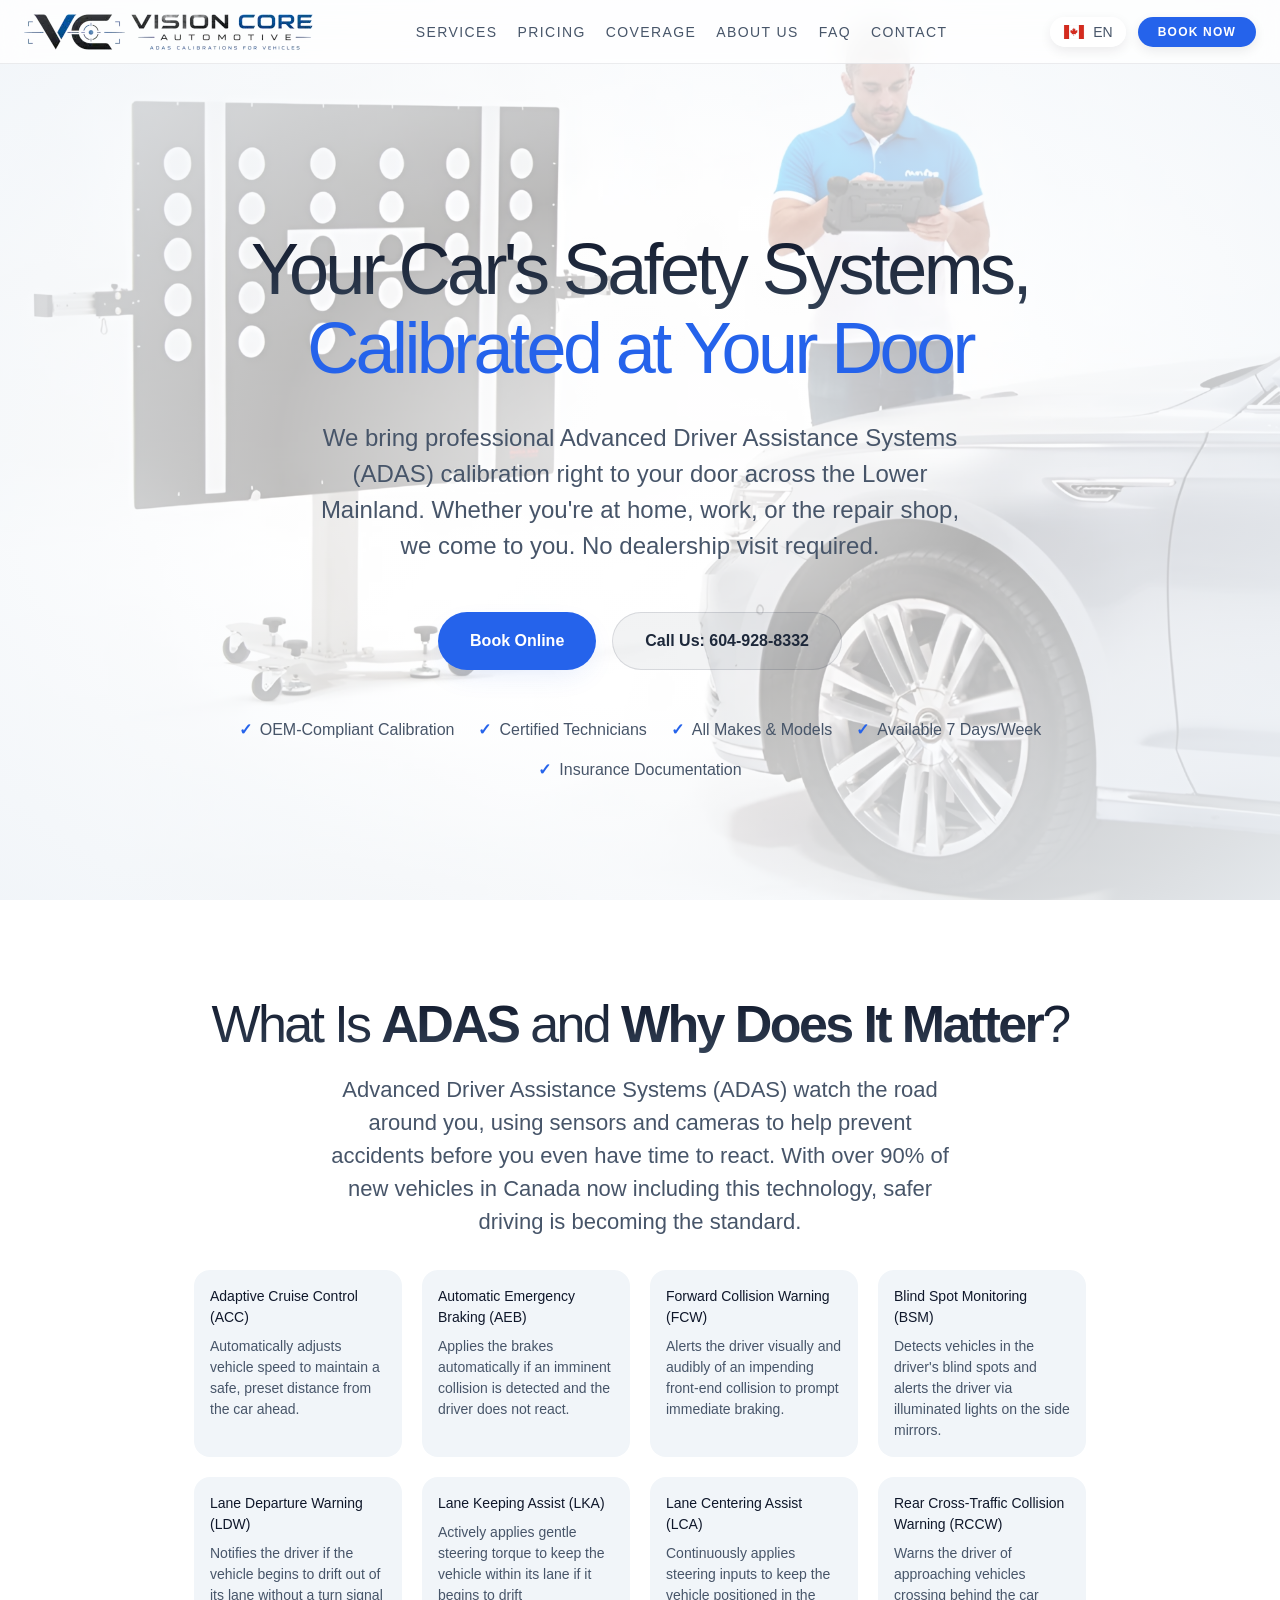
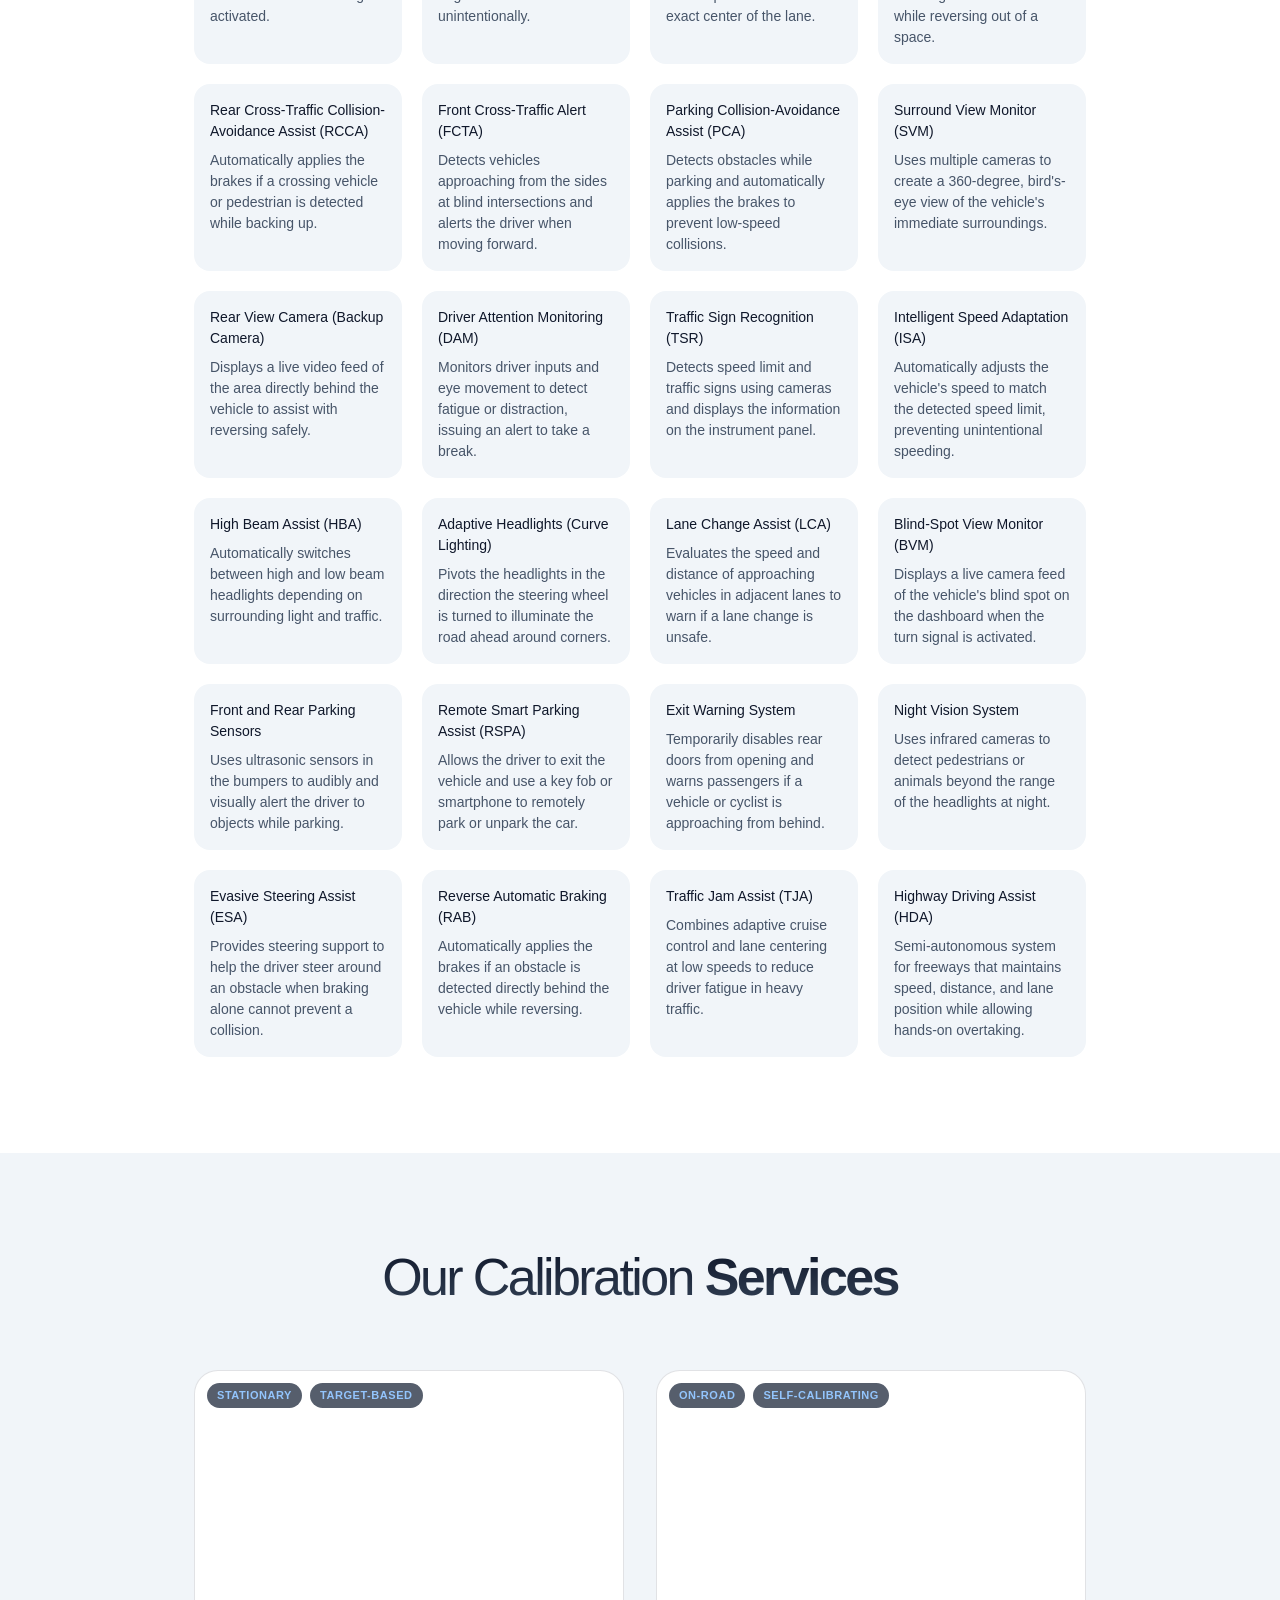
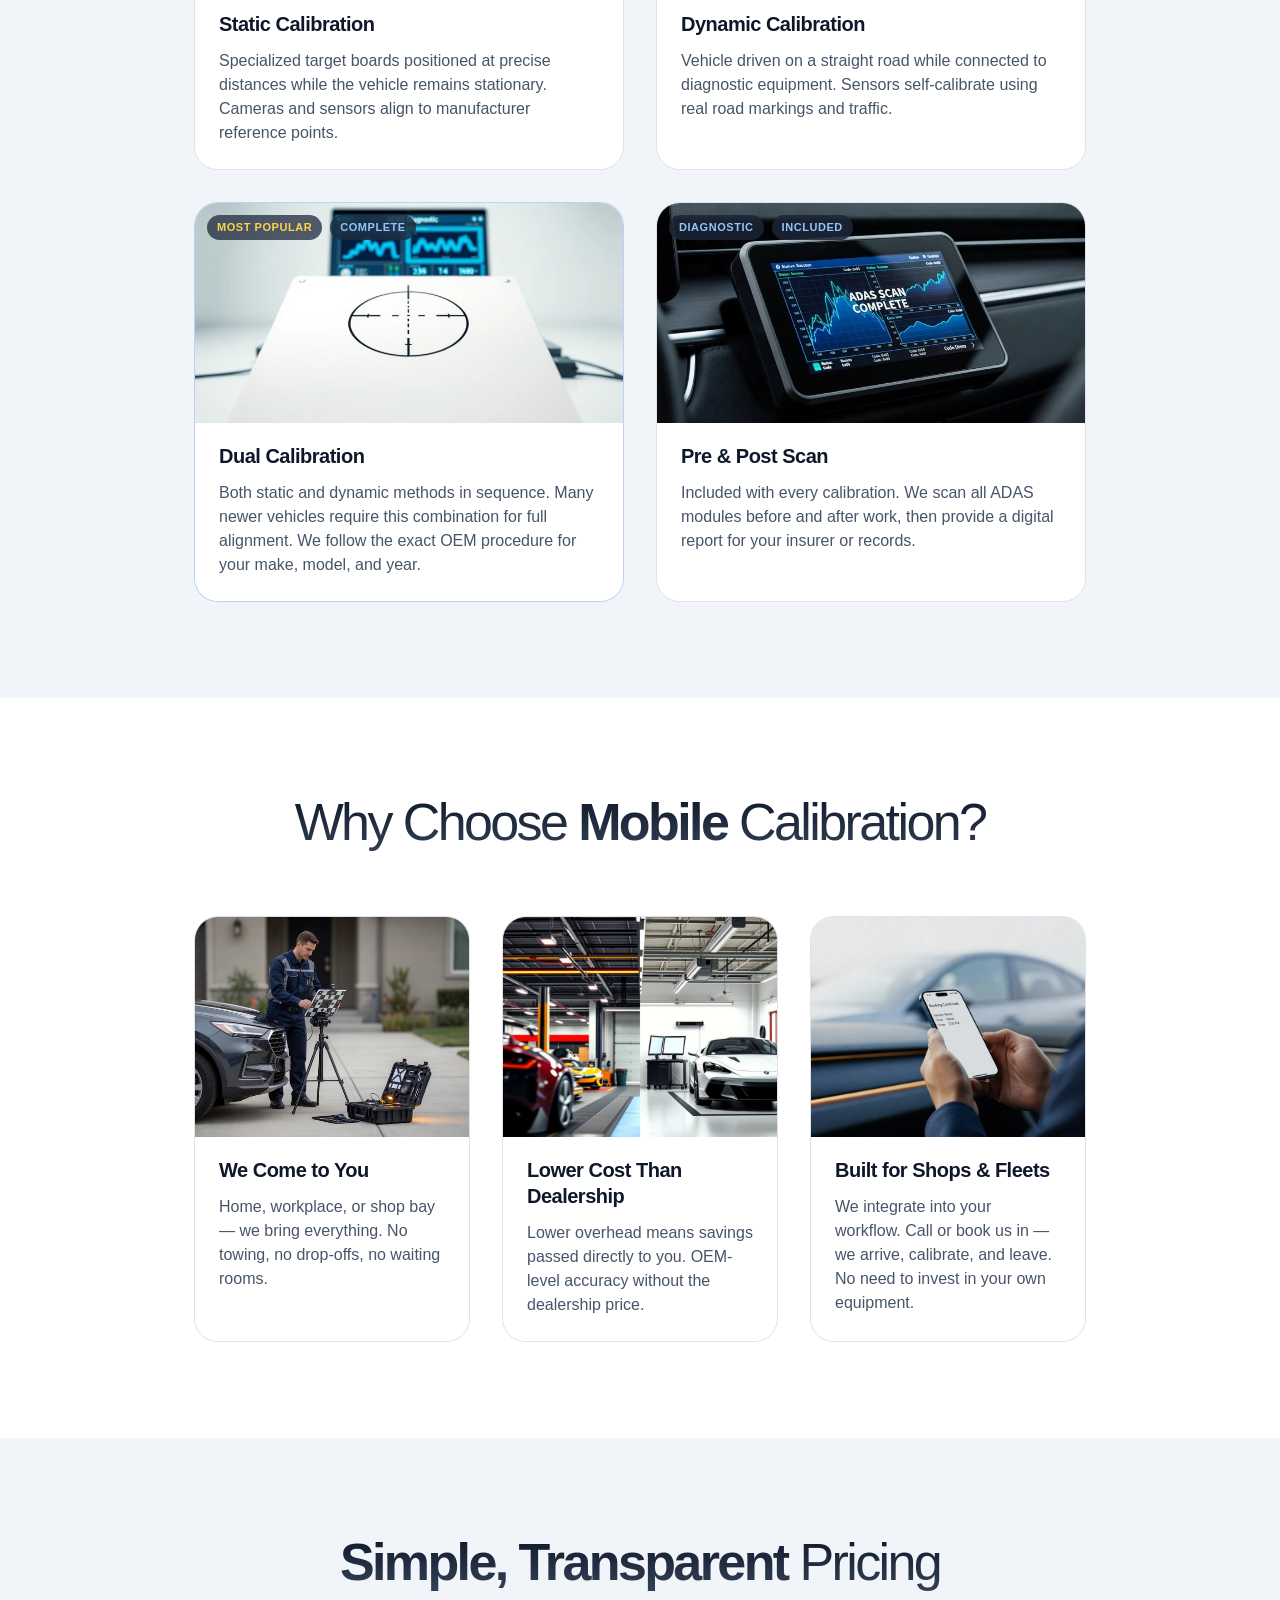
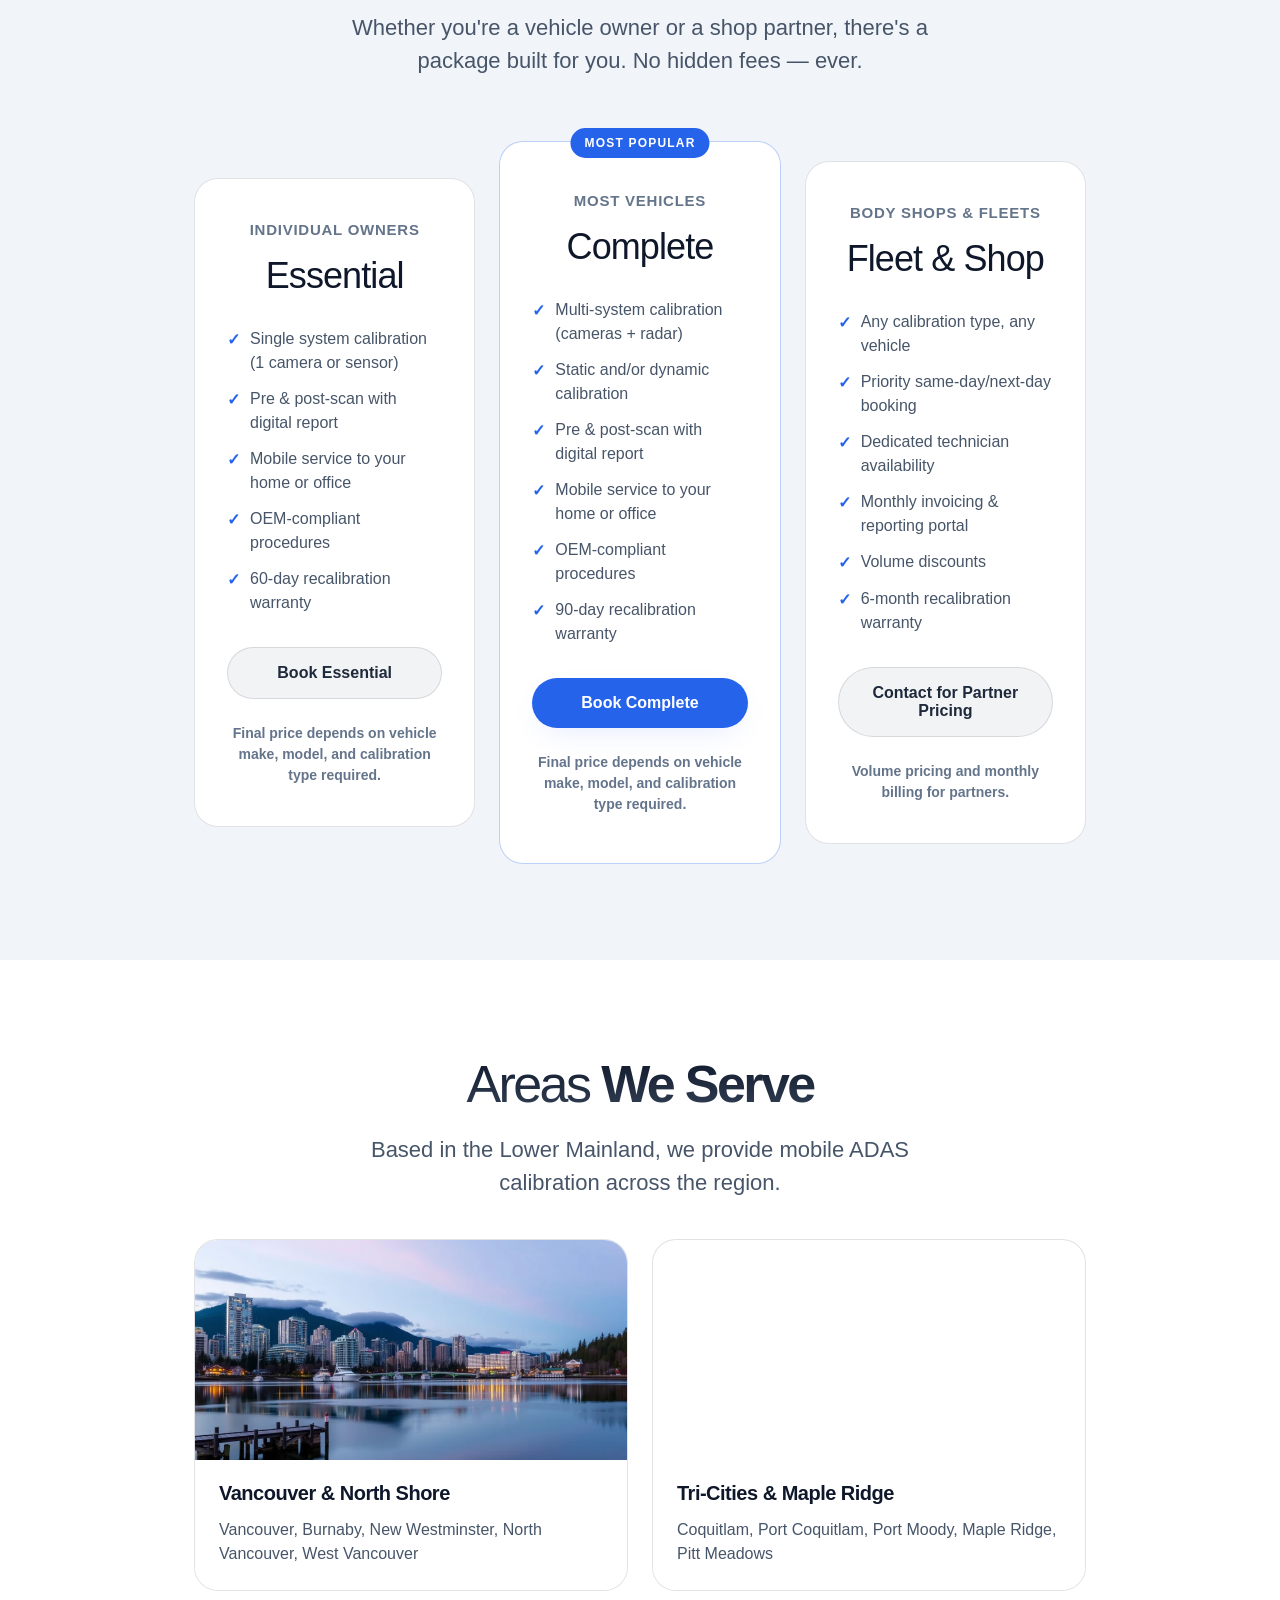
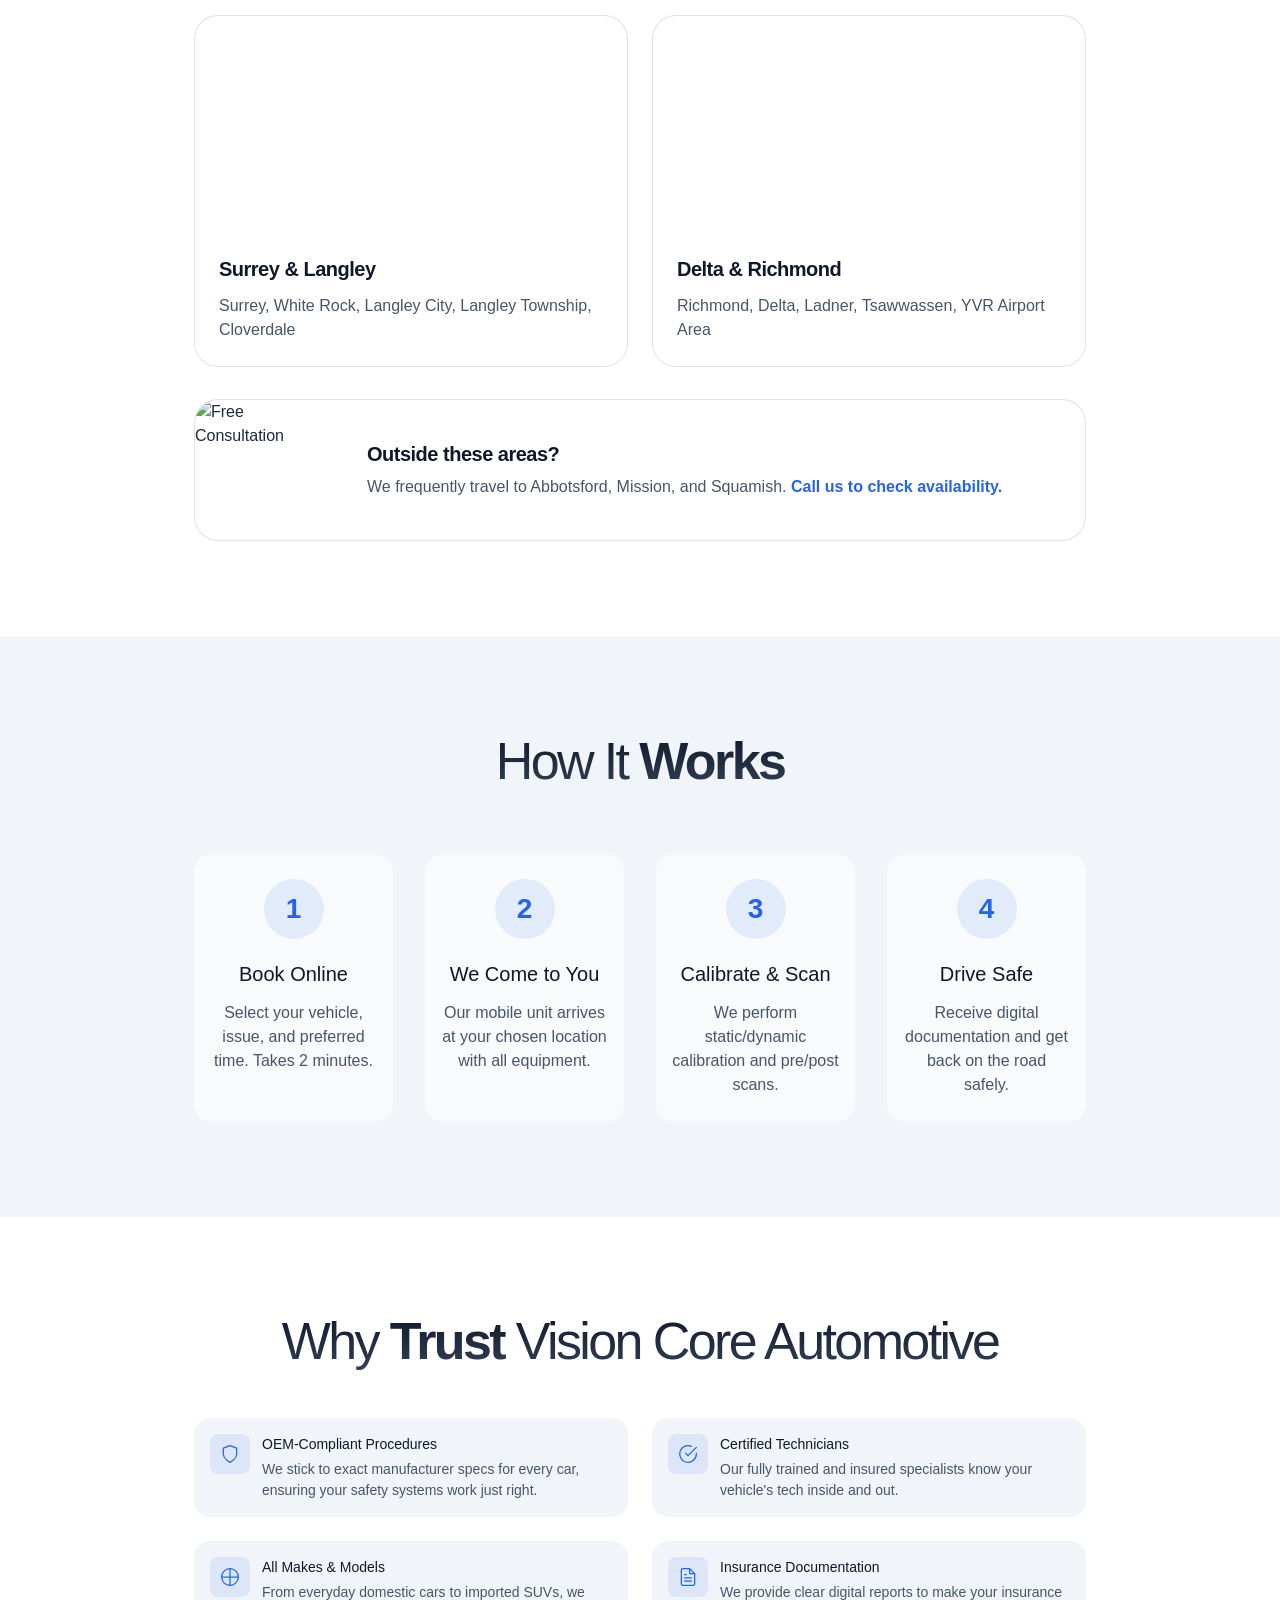
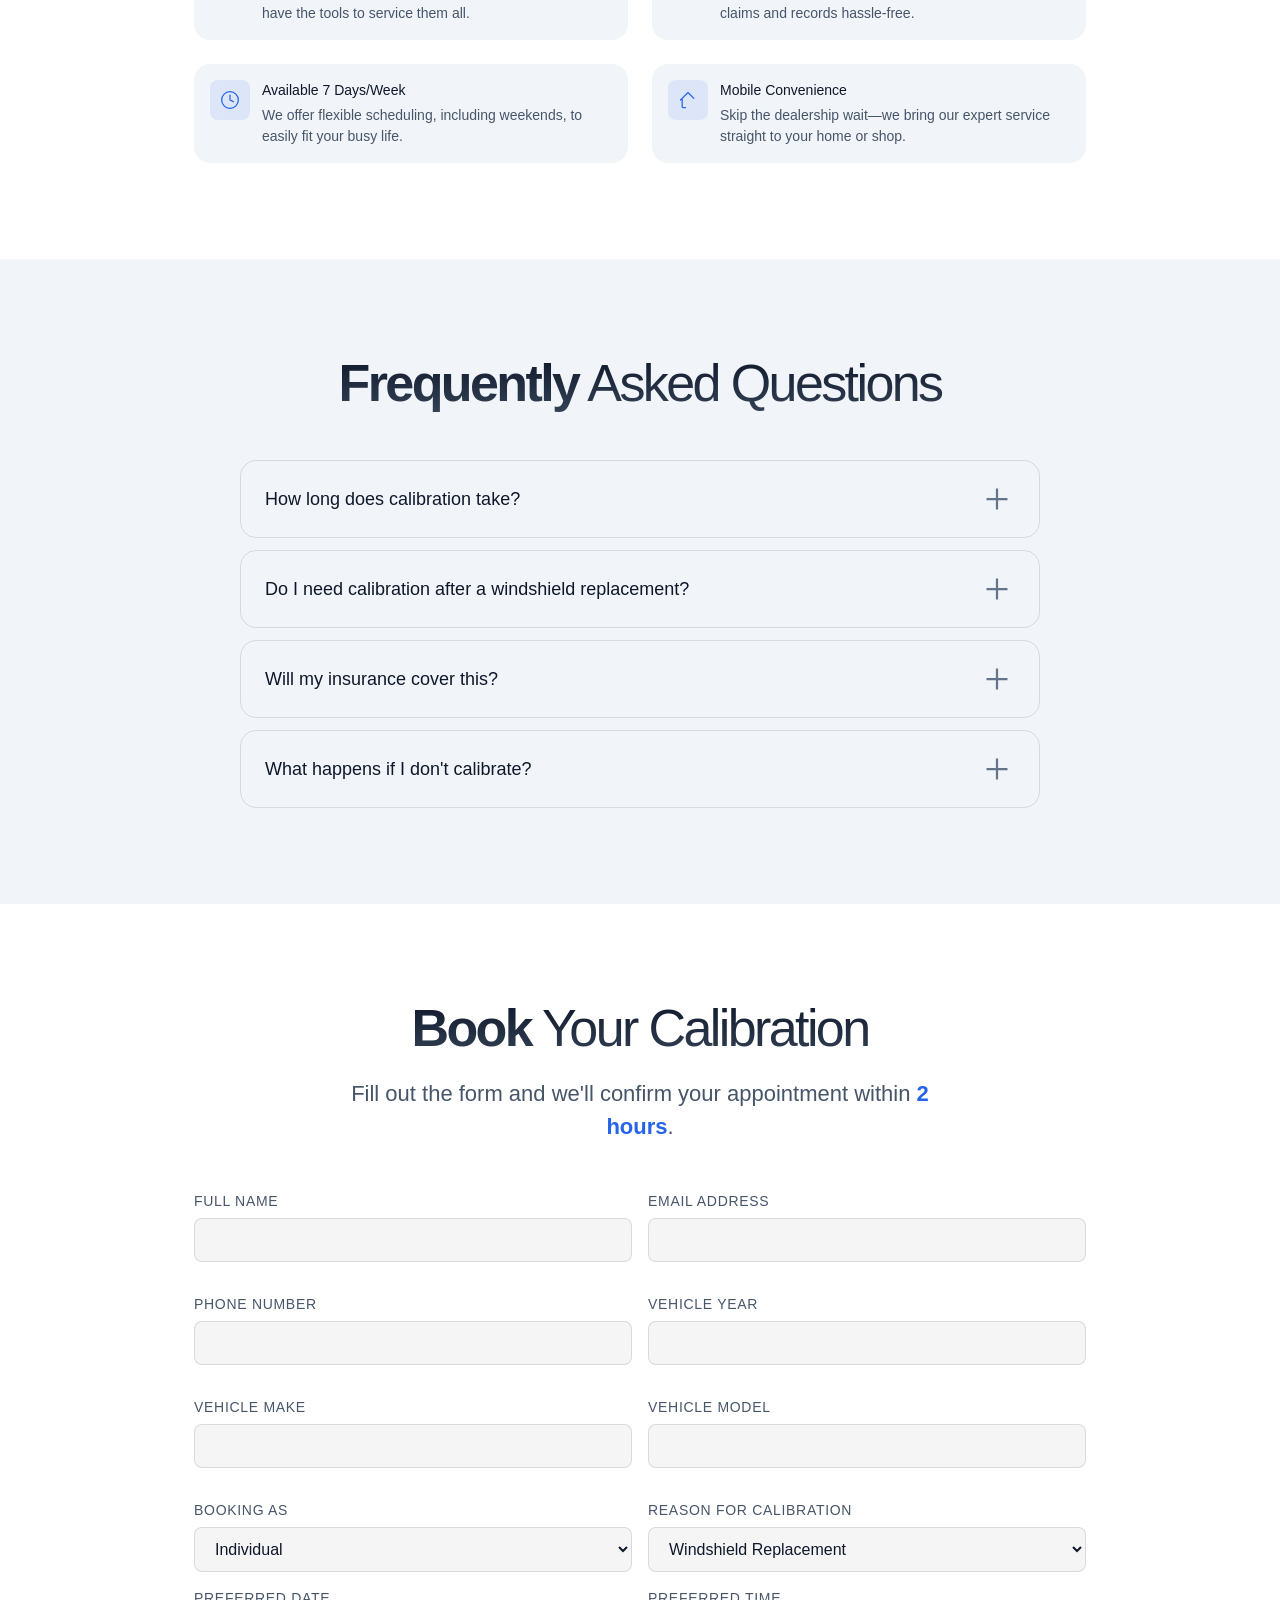
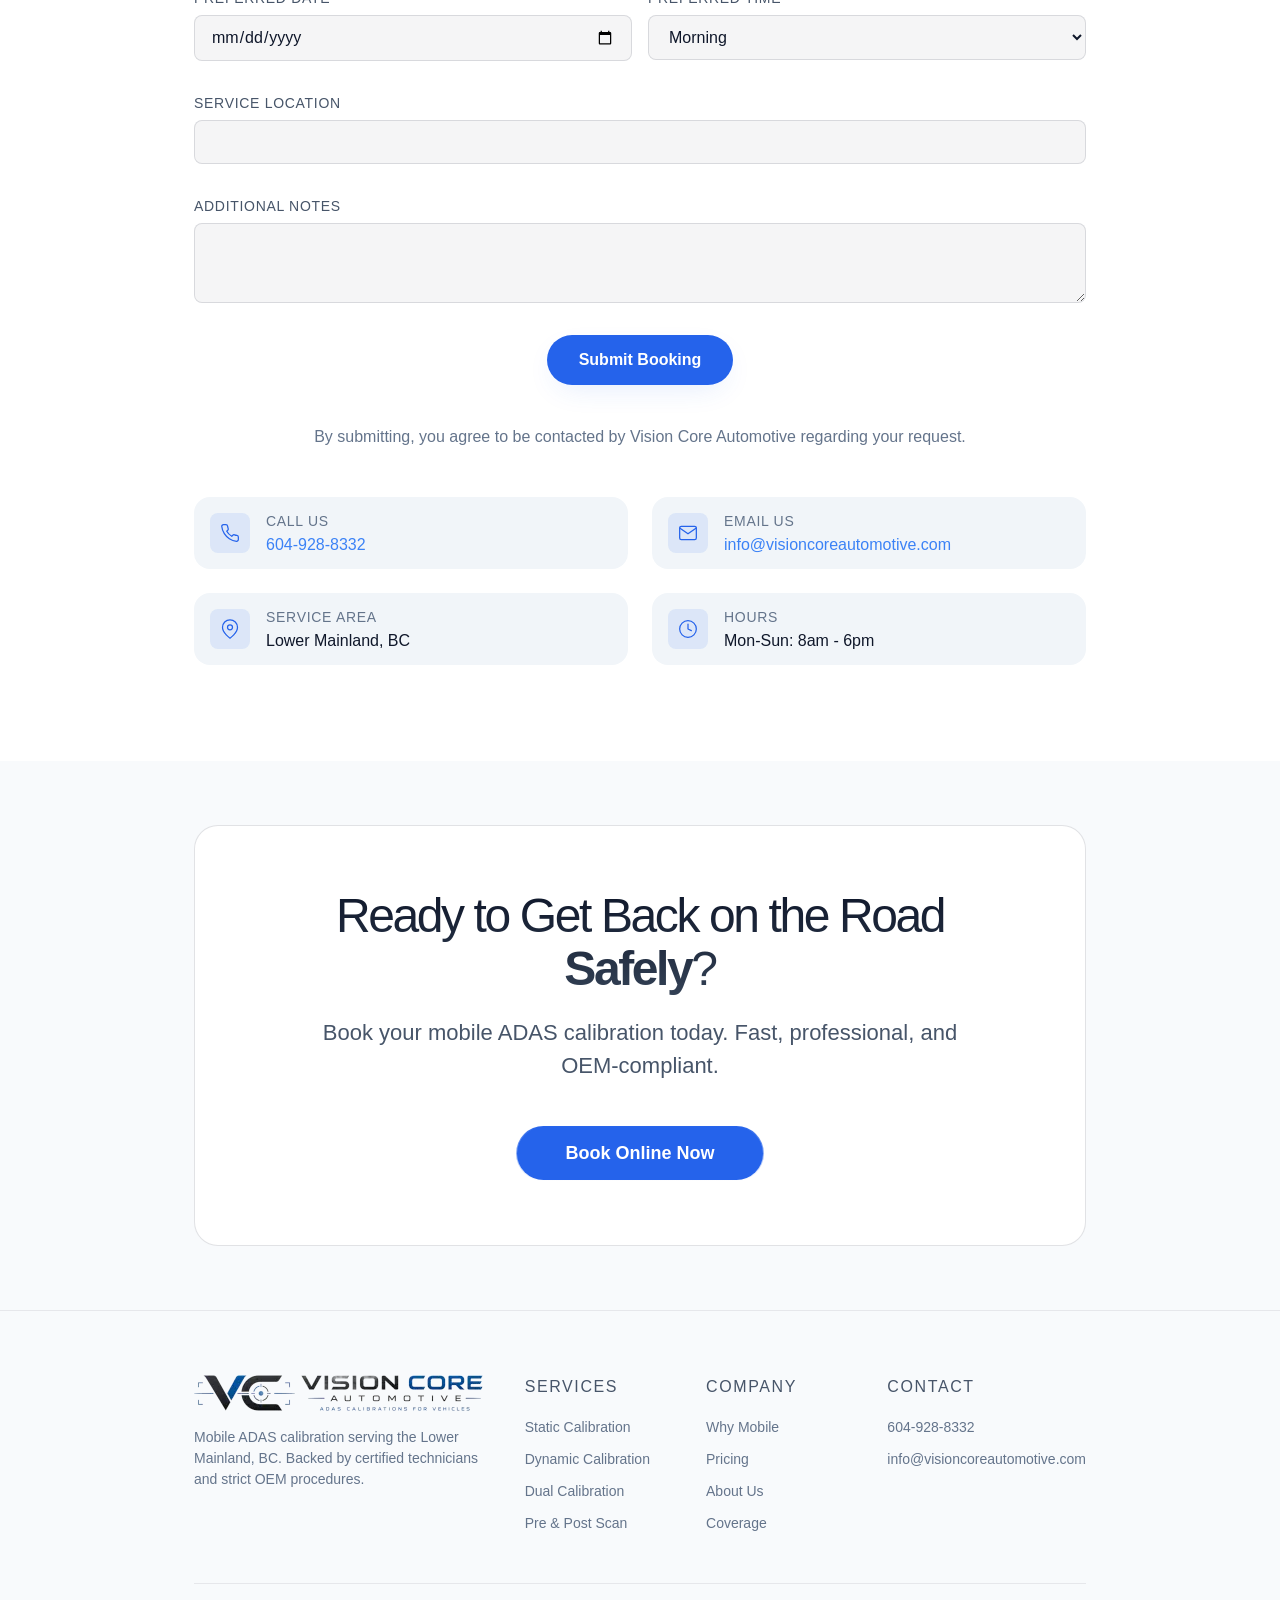
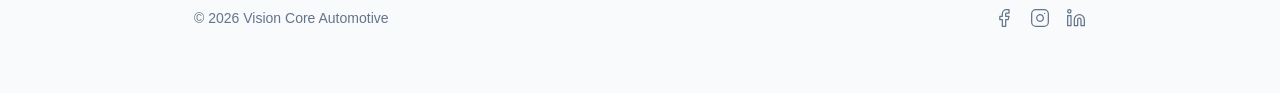
==== commit 4ef1e235: "fx2" ====
--- a/indexx.html
+++ b/indexx.html
@@ -34,7 +34,7 @@
       media="print"
       onload="this.media='all'"
     />
-    <link rel="stylesheet" href="assets/css/styles.css">
+    <link rel="stylesheet" href="assets/css/style.css">
   </head>
   <body>
     <!-- NAVBAR -->
--- a/assets/css/style.css
+++ b/assets/css/style.css
@@ -0,0 +1,1888 @@
+/* @font-face {
+        font-family: "Inter";
+        src:
+          url("assets/fonts/InterVariable.woff2") format("woff2-variations"),
+          url("assets/fonts/InterVariable.woff2") format("woff2");
+        font-weight: 300 800;
+        font-style: normal;
+        font-display: swap;
+      } */
+:root {
+    --bg-base: #f8fafc;
+    --bg-container: #ffffff;
+    --bg-section-alt: #f1f5f9;
+    --bg-card: #ffffff;
+    --bg-nav: rgba(255, 255, 255, 0.8);
+
+    --accent-500: #2563eb;
+    --accent-400: #3b82f6;
+    --accent-300: #60a5fa;
+    --accent-glow: rgba(37, 99, 235, 0.15);
+    --accent-glow-subtle: rgba(37, 99, 235, 0.05);
+
+    --text-primary: #1e293b;
+    --text-secondary: #475569;
+    --text-tertiary: #64748b;
+    --text-heading: #0f172a;
+    --text-nav: #475569;
+    --text-nav-hover: #2563eb;
+
+    --border-subtle: rgba(15, 23, 42, 0.08);
+    --border-default: rgba(15, 23, 42, 0.12);
+    --border-hover: rgba(37, 99, 235, 0.4);
+    --border-accent: rgba(37, 99, 235, 0.3);
+    --border-accent-hover: rgba(37, 99, 235, 0.6);
+
+    --shadow-soft: 0 4px 12px rgba(0, 0, 0, 0.08);
+    --shadow-glow: 0 10px 30px -10px rgba(37, 99, 235, 0.15);
+
+    --gradient-text: linear-gradient(to bottom, #0f172a, #334155);
+    --gradient-cta-border: linear-gradient(180deg,
+            rgba(37, 99, 235, 1) 0%,
+            rgba(37, 99, 235, 0) 100%);
+    --gradient-aurora-1: conic-gradient(from 0deg at 50% 50%,
+            #2563eb,
+            #3b82f6,
+            #60a5fa,
+            #2563eb);
+    --gradient-aurora-2: conic-gradient(from 90deg at 50% 50%,
+            #2563eb,
+            #3b82f6,
+            #60a5fa,
+            #2563eb);
+    --gradient-aurora-3: conic-gradient(from 180deg at 50% 50%,
+            #2563eb,
+            #3b82f6,
+            #60a5fa,
+            #2563eb);
+
+    --blur-nav: 12px;
+    --blur-card: 0px;
+    --blur-aurora: 80px;
+    --radius-sm: 8px;
+    --radius-md: 12px;
+    --radius-lg: 16px;
+    --radius-xl: 24px;
+    --radius-full: 9999px;
+    --font-primary: "Inter", sans-serif;
+    --font-display: "Inter", sans-serif;
+    --ease-reveal: cubic-bezier(0.16, 1, 0.3, 1);
+    --duration-reveal: 0.8s;
+    --duration-fast: 150ms;
+    --duration-normal: 300ms;
+    --duration-slow: 500ms;
+}
+
+*,
+*::before,
+*::after {
+    margin: 0;
+    padding: 0;
+    box-sizing: border-box;
+}
+
+html {
+    scroll-behavior: smooth;
+    -webkit-font-smoothing: antialiased;
+    -moz-osx-font-smoothing: grayscale;
+}
+
+body {
+    font-family: var(--font-primary);
+    background-color: var(--bg-base);
+    color: var(--text-primary);
+    line-height: 1.5;
+    overflow-x: hidden;
+}
+
+a {
+    text-decoration: none;
+    color: inherit;
+}
+
+img {
+    display: block;
+    max-width: 100%;
+}
+
+ul {
+    list-style: none;
+}
+
+.container {
+    max-width: 940px;
+    margin-left: auto;
+    margin-right: auto;
+    padding-left: 24px;
+    padding-right: 24px;
+}
+
+.gradient-text {
+    background: var(--gradient-text);
+    -webkit-background-clip: text;
+    background-clip: text;
+    -webkit-text-fill-color: transparent;
+}
+
+.reveal-on-scroll {
+    opacity: 0;
+    transform: translateY(30px);
+    transition:
+        opacity var(--duration-reveal) var(--ease-reveal),
+        transform var(--duration-reveal) var(--ease-reveal);
+}
+
+.reveal-on-scroll.revealed {
+    opacity: 1;
+    transform: translateY(0);
+}
+
+@media (prefers-reduced-motion: reduce) {
+    .reveal-on-scroll {
+        opacity: 1;
+        transform: none;
+        transition: none;
+    }
+
+    .aurora-blob {
+        animation: none !important;
+    }
+}
+
+/* NAVBAR */
+.navbar {
+    position: fixed;
+    top: 0;
+    left: 0;
+    width: 100%;
+    height: 64px;
+    background: var(--bg-nav);
+    backdrop-filter: blur(var(--blur-nav));
+    -webkit-backdrop-filter: blur(var(--blur-nav));
+    border-bottom: 1px solid var(--border-subtle);
+    z-index: 50;
+    display: flex;
+    align-items: center;
+    justify-content: center;
+}
+
+.navbar-inner {
+    max-width: 1280px;
+    width: 100%;
+    padding: 0 24px;
+    display: flex;
+    align-items: center;
+    justify-content: space-between;
+}
+
+.navbar-logo {
+    display: flex;
+    align-items: center;
+    text-decoration: none;
+}
+
+.navbar-logo picture,
+.navbar-logo img {
+    display: block;
+    height: 36px;
+    /* Adjust based on your navbar height */
+    width: auto;
+    max-width: 100%;
+}
+
+.navbar-logo svg {
+    width: 20px;
+    height: 20px;
+    stroke: var(--accent-500);
+}
+
+.navbar-logo-text {
+    font-family: var(--font-display);
+    font-size: 18px;
+    font-weight: 500;
+    color: var(--text-primary);
+}
+
+.navbar-links {
+    display: flex;
+    align-items: center;
+    gap: 20px;
+}
+
+.navbar-links a {
+    font-size: 14px;
+    font-weight: 500;
+    text-transform: uppercase;
+    letter-spacing: 0.1em;
+    color: var(--text-nav);
+    transition: color var(--duration-fast) ease;
+}
+
+.navbar-links a:hover {
+    color: var(--text-nav-hover);
+}
+
+/* LANGUAGE DROPDOWN */
+.lang-dropdown {
+    position: relative;
+}
+
+.lang-btn {
+    font-family: var(--font-primary);
+    background: var(--bg-nav);
+    backdrop-filter: blur(var(--blur-nav));
+    -webkit-backdrop-filter: blur(var(--blur-nav));
+    border: 1px solid transparent;
+    padding: 6px 12px;
+    border-radius: var(--radius-full);
+    font-size: 14px;
+    font-weight: 500;
+    color: var(--text-secondary);
+    cursor: pointer;
+    display: flex;
+    align-items: center;
+    gap: 8px;
+    box-shadow: var(--shadow-soft);
+}
+
+.lang-btn svg {
+    width: 22px;
+    height: 14px;
+    stroke: currentColor;
+    fill: none;
+    stroke-width: 2;
+}
+
+.lang-btn .icon-wrap {
+    width: 22px;
+    height: 14px;
+    min-width: 0;
+    background: transparent;
+    display: flex;
+    align-items: center;
+    overflow: hidden;
+}
+
+.lang-menu {
+    position: absolute;
+    top: 120%;
+    right: 0;
+    background: #fff;
+    border: 1px solid var(--border-default);
+    border-radius: var(--radius-sm);
+    box-shadow: 0 4px 12px rgba(0, 0, 0, 0.05);
+    min-width: 140px;
+    /* CHANGED: slightly wider so "Français" fits nicely with the flag */
+    display: none;
+    flex-direction: column;
+    overflow: hidden;
+    z-index: 10;
+    padding: 4px;
+    /* ADDED: gives breathing room inside the dropdown */
+}
+
+.lang-menu.open {
+    display: flex;
+}
+
+.lang-menu button {
+    background: none;
+    border: none;
+    padding: 8px 12px;
+    text-align: left;
+    font-size: 16px;
+    font-weight: 400;
+    color: var(--text-secondary);
+    cursor: pointer;
+    border-radius: 4px;
+    /* ADDED: matches the radius of the dropdown padding */
+    display: flex;
+    /* ADDED: aligns the flag and text */
+    align-items: center;
+    /* ADDED: vertically centers the flag */
+    gap: 8px;
+    /* ADDED: space between flag and text */
+    transition:
+        background 0.2s ease,
+        color 0.2s ease;
+    /* ADDED: smooth hover */
+}
+
+.lang-menu button:hover {
+    background: var(--accent-glow);
+    color: var(--accent-500);
+}
+
+.lang-menu .icon-wrap {
+    width: 22px;
+    height: auto;
+    min-width: 22px;
+    background: transparent;
+    overflow: hidden;
+    display: flex;
+    align-items: center;
+    justify-content: center;
+}
+
+.lang-menu .icon-wrap svg {
+    width: 100%;
+    height: 100%;
+    stroke: none;
+    /* Ensures the SVG flag isn't overwritten by your global button svg rules */
+}
+
+.navbar-cta {
+    font-family: var(--font-primary);
+    font-size: 12px;
+    font-weight: 700;
+    text-transform: uppercase;
+    letter-spacing: 0.1em;
+    background: var(--accent-500);
+    color: #ffffff;
+    padding: 8px 20px;
+    border-radius: var(--radius-full);
+    border: none;
+    cursor: pointer;
+    box-shadow: var(--shadow-soft);
+    transition: background var(--duration-fast) ease;
+}
+
+.navbar-cta:hover {
+    background: var(--accent-400);
+}
+
+.navbar-right {
+    display: flex;
+    align-items: center;
+    gap: 12px;
+}
+
+.navbar-mobile-toggle {
+    display: none;
+    background: none;
+    border: none;
+    cursor: pointer;
+    padding: 4px;
+}
+
+.navbar-mobile-toggle svg {
+    width: 24px;
+    height: 24px;
+    stroke: var(--text-primary);
+}
+
+.mobile-nav {
+    display: none;
+    position: fixed;
+    top: 64px;
+    left: 0;
+    width: 100%;
+    background: rgba(255, 255, 255, 0.95);
+    backdrop-filter: blur(16px);
+    -webkit-backdrop-filter: blur(16px);
+    border-bottom: 1px solid var(--border-subtle);
+    z-index: 49;
+    padding: 24px;
+    flex-direction: column;
+    gap: 20px;
+}
+
+.mobile-nav.open {
+    display: flex;
+}
+
+.mobile-nav a {
+    font-size: 14px;
+    font-weight: 500;
+    text-transform: uppercase;
+    letter-spacing: 0.1em;
+    color: var(--text-nav);
+    padding: 8px 0;
+}
+
+.mobile-nav a:hover {
+    color: var(--text-nav-hover);
+}
+
+/* HERO */
+.hero {
+    min-height: 100vh;
+    padding-top: 128px;
+    padding-bottom: 80px;
+    position: relative;
+    overflow: hidden;
+    display: flex;
+    align-items: center;
+}
+
+.aurora-container {
+    position: absolute;
+    inset: 0;
+    z-index: 0;
+    pointer-events: none;
+    overflow: hidden;
+    /* Ensures image doesn't spill out */
+}
+
+.hero-bg-img {
+    width: 100%;
+    height: 100%;
+    object-fit: cover;
+    /* Acts like background-size: cover */
+    object-position: center;
+}
+
+.hero-overlay {
+    position: absolute;
+    inset: 0;
+    /* Creates a soft white glow in the middle, fading to a light gray at edges */
+    background: radial-gradient(ellipse at center,
+            rgba(255, 255, 255, 0.9) 0%,
+            rgba(255, 255, 255, 0.7) 40%,
+            rgba(241, 245, 249, 0.95) 100%);
+    z-index: 1;
+}
+
+.hero-content {
+    position: relative;
+    z-index: 2;
+    max-width: 896px;
+    margin: 0 auto;
+    padding: 64px 24px 0;
+}
+
+.hero-headline {
+    font-family: var(--font-display);
+    font-weight: 300;
+    font-size: 72px;
+    line-height: 1.1;
+    letter-spacing: -0.05em;
+    text-align: center;
+}
+
+.hero-headline .accent-word {
+    color: var(--accent-500);
+    -webkit-text-fill-color: var(--accent-500);
+}
+
+.hero-subtitle {
+    font-weight: 400;
+    font-size: 24px;
+    line-height: 1.5;
+    color: var(--text-secondary);
+    max-width: 640px;
+    margin: 32px auto 0;
+    text-align: center;
+}
+
+.hero-buttons {
+    display: flex;
+    gap: 16px;
+    justify-content: center;
+    margin-top: 48px;
+    flex-wrap: wrap;
+}
+
+/* BOLD CTAS */
+.btn-primary {
+    font-family: var(--font-primary);
+    font-size: 16px;
+    font-weight: 700;
+    background: var(--accent-500);
+    color: #ffffff;
+    padding: 16px 32px;
+    border-radius: var(--radius-full);
+    border: none;
+    cursor: pointer;
+    box-shadow: var(--shadow-glow);
+    transition: background var(--duration-normal) ease;
+    display: inline-flex;
+    align-items: center;
+    gap: 8px;
+}
+
+.btn-primary:hover {
+    background: var(--accent-400);
+}
+
+.btn-secondary {
+    font-family: var(--font-primary);
+    font-size: 16px;
+    font-weight: 700;
+    background: rgba(15, 23, 42, 0.05);
+    color: var(--text-primary);
+    padding: 16px 32px;
+    border-radius: var(--radius-full);
+    border: 1px solid var(--border-default);
+    cursor: pointer;
+    transition: background var(--duration-normal) ease;
+    display: inline-flex;
+    align-items: center;
+    gap: 8px;
+}
+
+.btn-secondary:hover {
+    background: rgba(15, 23, 42, 0.1);
+}
+
+.trust-badges {
+    display: flex;
+    flex-wrap: wrap;
+    gap: 16px 24px;
+    justify-content: center;
+    margin-top: 48px;
+}
+
+.trust-badge {
+    font-size: 16px;
+    font-weight: 500;
+    color: var(--text-secondary);
+    display: flex;
+    align-items: center;
+    gap: 8px;
+}
+
+.trust-badge .check {
+    color: var(--accent-500);
+    font-weight: 600;
+}
+
+/* SECTIONS */
+.section {
+    padding: 96px 0;
+}
+
+.section-alt {
+    background: var(--bg-section-alt);
+}
+
+.section-container {
+    background: var(--bg-container);
+}
+
+.section-title {
+    font-family: var(--font-display);
+    font-weight: 300;
+    font-size: 52px;
+    line-height: 1.1;
+    letter-spacing: -0.05em;
+    text-align: center;
+}
+
+.section-subtitle {
+    font-weight: 400;
+    font-size: 22px;
+    line-height: 1.5;
+    color: var(--text-secondary);
+    text-align: center;
+    max-width: 640px;
+    margin: 20px auto 0;
+}
+
+.section-title strong {
+    color: var(--accent-500);
+}
+
+.section-subtitle strong {
+    color: var(--accent-500);
+}
+
+/* GLASS / IMAGE CARDS */
+.glass-card {
+    background: var(--bg-card);
+    border-radius: var(--radius-xl);
+    border: 1px solid var(--border-default);
+    overflow: hidden;
+    transition:
+        border-color var(--duration-normal) ease,
+        transform var(--duration-slow) ease,
+        box-shadow var(--duration-normal) ease;
+    position: relative;
+    display: flex;
+    flex-direction: column;
+}
+
+.glass-card:hover {
+    border-color: var(--border-hover);
+    transform: translateY(-4px);
+    box-shadow: var(--shadow-glow);
+}
+
+.glass-card.featured {
+    border-color: var(--border-accent);
+}
+
+.glass-card.featured:hover {
+    border-color: var(--border-accent-hover);
+}
+
+.card-media {
+    position: relative;
+    width: 100%;
+    height: 220px;
+    z-index: 0;
+    overflow: visible;
+    /* Changed so tags don't get clipped */
+}
+
+.card-media img {
+    width: 100%;
+    height: 100%;
+    object-fit: cover;
+    transition: transform 0.5s ease;
+}
+
+.glass-card:hover .card-media img {
+    transform: scale(1.05);
+}
+
+/* CARD OVERLAY (Heading bottom-left, body text has dark blurred 40% area background, no border radius, no padding on background) */
+.card-overlay {
+    position: relative;
+    z-index: 1;
+    padding: 20px 24px 24px;
+    display: flex;
+    flex-direction: column;
+    gap: 12px;
+    background: #ffffff;
+    flex: 1;
+}
+
+.card-title {
+    color: var(--text-heading);
+    font-family: var(--font-display);
+    font-weight: 600;
+    font-size: 20px;
+    line-height: 1.3;
+    letter-spacing: -0.025em;
+    margin: 0;
+    text-align: left;
+}
+
+.card-description {
+    font-weight: 400;
+    font-size: 16px;
+    line-height: 1.5;
+    color: var(--text-secondary);
+    margin: 0;
+}
+
+/* CARD TAGS  */
+.card-tags {
+    position: absolute;
+    top: 12px;
+    left: 12px;
+    display: flex;
+    flex-wrap: wrap;
+    gap: 8px;
+    z-index: 2;
+}
+
+.card-tag {
+    font-size: 11px;
+    font-weight: 600;
+    text-transform: uppercase;
+    letter-spacing: 0.05em;
+    padding: 4px 10px;
+    border-radius: var(--radius-full);
+    background: rgba(30,
+            41,
+            59,
+            0.75);
+    /* Dark grey with slight transparency for blur */
+    color: #93c5fd;
+    /* Lighter shade of blue (blue-300) for better contrast */
+    backdrop-filter: blur(12px);
+    -webkit-backdrop-filter: blur(12px);
+}
+
+.card-tag.favorite {
+    background: rgba(30, 41, 59, 0.75);
+    /* Dark grey matching base tag */
+    color: #fcd34d;
+    /* Light yellow/amber for contrast on dark */
+}
+
+.grid-3 {
+    display: grid;
+    grid-template-columns: repeat(3, 1fr);
+    gap: 32px;
+    margin-top: 64px;
+}
+
+.grid-2 {
+    display: grid;
+    grid-template-columns: repeat(2, 1fr);
+    gap: 32px;
+    margin-top: 64px;
+}
+
+.grid-4 {
+    display: grid;
+    grid-template-columns: repeat(2, 2fr);
+    gap: 32px;
+    margin-top: 64px;
+}
+
+.feature-list {
+    display: grid;
+    grid-template-columns: repeat(4, 1fr);
+    gap: 20px;
+    margin-top: 32px;
+}
+
+.feature-item {
+    display: flex;
+    align-items: flex-start;
+    gap: 12px;
+    background: var(--bg-section-alt);
+    border-radius: var(--radius-lg);
+    padding: 16px;
+}
+
+.feature-item .icon-wrap {
+    width: 32px;
+    height: 32px;
+    min-width: 32px;
+    border-radius: var(--radius-sm);
+    background: rgba(37, 99, 235, 0.1);
+    display: flex;
+    align-items: center;
+    justify-content: center;
+    font-size: 14px;
+    font-weight: 600;
+    color: var(--accent-500);
+}
+
+.feature-item .text strong {
+    color: var(--text-heading);
+    font-weight: 500;
+    font-size: 14px;
+    display: block;
+    margin-bottom: 8px;
+}
+
+.feature-item .text span {
+    color: var(--text-secondary);
+    font-size: 14px;
+    line-height: 1.5;
+    display: block;
+}
+
+.callout {
+    background: var(--bg-card);
+    border: 1px solid var(--border-default);
+    border-radius: var(--radius-xl);
+    padding: 0;
+    margin-top: 40px;
+    display: flex;
+    align-items: stretch;
+    gap: 0;
+    overflow: hidden;
+    transition:
+        border-color var(--duration-normal) ease,
+        transform var(--duration-slow) ease,
+        box-shadow var(--duration-normal) ease;
+}
+
+.callout:hover {
+    border-color: var(--border-hover);
+    transform: translateY(-4px);
+    box-shadow: var(--shadow-glow);
+}
+
+.callout-image {
+    width: 140px;
+    min-width: 140px;
+    aspect-ratio: 1 / 1;
+    overflow: hidden;
+    flex-shrink: 0;
+}
+
+.callout-image img {
+    width: 100%;
+    height: 100%;
+    object-fit: cover;
+    transition: transform 0.5s ease;
+}
+
+.callout:hover .callout-image img {
+    transform: scale(1.05);
+}
+
+.callout-text-wrapper {
+    flex: 1;
+    display: flex;
+    flex-direction: column;
+    justify-content: center;
+    padding: 24px 32px;
+    gap: 8px;
+}
+
+.callout-heading {
+    font-family: var(--font-display);
+    font-weight: 600;
+    font-size: 20px;
+    line-height: 1.3;
+    color: var(--text-heading);
+    letter-spacing: -0.025em;
+    margin: 0;
+}
+
+.callout-body {
+    font-size: 16px;
+    color: var(--text-secondary);
+    line-height: 1.5;
+    margin: 0;
+}
+
+.callout-body strong {
+    color: var(--accent-500);
+    font-weight: 600;
+}
+
+.callout p {
+    color: var(--text-secondary);
+    line-height: 1.5;
+}
+
+.callout p strong {
+    color: var(--accent-500);
+    font-weight: 600;
+}
+
+/* TRIGGER CARDS */
+.trigger-grid {
+    display: grid;
+    grid-template-columns: repeat(3, 1fr);
+    gap: 24px;
+    margin-top: 48px;
+}
+
+.trigger-card {
+    background: var(--bg-card);
+    border: 1px solid var(--border-default);
+    border-radius: var(--radius-xl);
+    overflow: hidden;
+    transition:
+        border-color var(--duration-normal) ease,
+        transform var(--duration-slow) ease,
+        box-shadow var(--duration-normal) ease;
+    position: relative;
+    display: flex;
+    flex-direction: column;
+}
+
+.trigger-card:hover {
+    border-color: var(--border-hover);
+    transform: translateY(-4px);
+    box-shadow: var(--shadow-glow);
+}
+
+/* PRICING CARDS */
+.pricing-grid {
+    display: grid;
+    grid-template-columns: repeat(3, 1fr);
+    gap: 24px;
+    margin-top: 64px;
+    align-items: center;
+    justify-items: center;
+}
+
+/* Centered horizontal axis */
+.pricing-card {
+    background: var(--bg-card);
+    border-radius: var(--radius-xl);
+    border: 1px solid var(--border-default);
+    padding: 40px 32px;
+    transition:
+        border-color var(--duration-normal) ease,
+        transform var(--duration-slow) ease;
+    position: relative;
+    width: 100%;
+}
+
+.pricing-card:hover {
+    border-color: var(--border-hover);
+    transform: translateY(-4px);
+    box-shadow: var(--shadow-glow);
+}
+
+.pricing-card.featured {
+    border-color: var(--border-accent);
+    padding-top: 48px;
+    padding-bottom: 48px;
+}
+
+.pricing-card.featured:hover {
+    border-color: var(--border-accent-hover);
+}
+
+.pricing-badge {
+    position: absolute;
+    top: -14px;
+    left: 50%;
+    transform: translateX(-50%);
+    font-size: 12px;
+    font-weight: 700;
+    text-transform: uppercase;
+    letter-spacing: 0.1em;
+    background: var(--accent-500);
+    color: #ffffff;
+    padding: 6px 14px;
+    border-radius: var(--radius-full);
+    text-align: center;
+    font-family: var(--font-display);
+}
+
+.pricing-best {
+    font-size: 15px;
+    color: var(--text-tertiary);
+    text-transform: uppercase;
+    letter-spacing: 0.05em;
+    margin-bottom: 8px;
+    text-align: center;
+    font-weight: 600;
+    font-family: var(--font-display);
+}
+
+/* Text aligned in middle */
+.pricing-name {
+    font-family: var(--font-display);
+    font-weight: 300;
+    font-size: 36px;
+    color: var(--text-heading);
+    letter-spacing: -0.025em;
+    margin-bottom: 16px;
+    text-align: center;
+}
+
+.pricing-price {
+    font-family: var(--font-display);
+    font-weight: 300;
+    font-size: 40px;
+    color: var(--text-heading);
+    letter-spacing: -0.03em;
+    text-align: center;
+}
+
+.pricing-price .currency {
+    font-size: 20px;
+    vertical-align: top;
+    color: var(--text-secondary);
+}
+
+.pricing-price .period {
+    font-size: 14px;
+    color: var(--text-tertiary);
+    font-weight: 400;
+}
+
+.pricing-note {
+    font-size: 14px;
+    color: var(--text-tertiary);
+    margin-top: 24px;
+    line-height: 1.5;
+    text-align: center;
+    font-family: var(--font-primary);
+    font-weight: 600;
+}
+
+.pricing-features {
+    margin-top: 24px;
+    display: flex;
+    flex-direction: column;
+    gap: 12px;
+}
+
+.pricing-features li {
+    font-size: 16px;
+    color: var(--text-secondary);
+    display: flex;
+    align-items: flex-start;
+    gap: 10px;
+    line-height: 1.5;
+}
+
+.pricing-features li .check {
+    color: var(--accent-500);
+    font-weight: 700;
+    flex-shrink: 0;
+    margin-top: 1px;
+}
+
+.pricing-cta {
+    margin-top: 32px;
+}
+
+.pricing-cta .btn-primary,
+.pricing-cta .btn-secondary {
+    width: 100%;
+    justify-content: center;
+}
+
+.coverage-grid {
+    display: grid;
+    grid-template-columns: repeat(2, 1fr);
+    gap: 24px;
+    margin-top: 40px;
+}
+
+.coverage-card {
+    background: var(--bg-card);
+    border: 1px solid var(--border-default);
+    border-radius: var(--radius-lg);
+    padding: 24px;
+    transition: border-color var(--duration-normal) ease;
+}
+
+.coverage-card:hover {
+    border-color: var(--border-hover);
+}
+
+.coverage-card .emoji {
+    font-size: 20px;
+    margin-bottom: 8px;
+}
+
+.coverage-card h4 {
+    font-size: 16px;
+    font-weight: 500;
+    color: var(--text-heading);
+    margin-bottom: 8px;
+}
+
+.coverage-card p {
+    font-size: 13px;
+    color: var(--text-secondary);
+    line-height: 1.5;
+}
+
+.steps-grid {
+    display: grid;
+    grid-template-columns: repeat(4, 1fr);
+    gap: 32px;
+    margin-top: 64px;
+}
+
+.step-card {
+    text-align: center;
+    background: var(--bg-base);
+    border-radius: var(--radius-lg);
+    padding: 24px 16px;
+}
+
+.step-number {
+    width: 60px;
+    height: 60px;
+    border-radius: var(--radius-full);
+    background: rgba(37, 99, 235, 0.1);
+    color: var(--accent-500);
+    font-size: 28px;
+    font-weight: 600;
+    display: flex;
+    align-items: center;
+    justify-content: center;
+    margin: 0 auto 20px;
+}
+
+.step-card h3 {
+    font-weight: 500;
+    font-size: 20px;
+    color: var(--text-heading);
+    margin-bottom: 12px;
+}
+
+.step-card p {
+    font-size: 16px;
+    color: var(--text-secondary);
+    line-height: 1.5;
+}
+
+.trust-grid {
+    display: grid;
+    grid-template-columns: repeat(2, 1fr);
+    gap: 24px;
+    margin-top: 48px;
+}
+
+.trust-item {
+    display: flex;
+    align-items: flex-start;
+    gap: 12px;
+    background: var(--bg-section-alt);
+    border-radius: var(--radius-lg);
+    padding: 16px;
+    min-height: 90px;
+}
+
+.trust-item .icon-wrap {
+    width: 40px;
+    height: 40px;
+    min-width: 40px;
+    border-radius: var(--radius-sm);
+    background: rgba(37, 99, 235, 0.1);
+    display: flex;
+    align-items: center;
+    justify-content: center;
+}
+
+.trust-item .icon-wrap svg {
+    width: 20px;
+    height: 20px;
+    stroke: var(--accent-500);
+    stroke-width: 1.5;
+    fill: none;
+    stroke-linecap: round;
+    stroke-linejoin: round;
+}
+
+.trust-item h3 {
+    font-weight: 500;
+    font-size: 14px;
+    color: var(--text-heading);
+    margin-bottom: 4px;
+}
+
+.trust-item p {
+    font-size: 14px;
+    color: var(--text-secondary);
+    line-height: 1.5;
+}
+
+.faq-list {
+    max-width: 800px;
+    margin: 48px auto 0;
+    display: flex;
+    flex-direction: column;
+    gap: 12px;
+}
+
+.faq-item {
+    border: 1px solid var(--border-default);
+    border-radius: var(--radius-lg);
+    overflow: hidden;
+    transition: border-color var(--duration-normal) ease;
+}
+
+.faq-item:hover {
+    border-color: var(--border-hover);
+}
+
+.faq-item.open {
+    border-color: var(--border-accent);
+}
+
+.faq-question {
+    width: 100%;
+    background: none;
+    border: none;
+    padding: 20px 24px;
+    font-family: var(--font-primary);
+    font-size: 18px;
+    font-weight: 500;
+    color: var(--text-heading);
+    cursor: pointer;
+    display: flex;
+    justify-content: space-between;
+    align-items: center;
+    text-align: left;
+    gap: 16px;
+}
+
+.faq-question:hover {
+    color: var(--accent-400);
+}
+
+.faq-question svg {
+    width: 36px;
+    height: 36px;
+    stroke: var(--text-tertiary);
+    stroke-width: 1.5;
+    fill: none;
+    flex-shrink: 0;
+    transition: transform var(--duration-normal) ease;
+}
+
+.faq-item.open .faq-question svg {
+    transform: rotate(45deg);
+    stroke: var(--accent-500);
+}
+
+.faq-answer {
+    max-height: 0;
+    overflow: hidden;
+    transition: max-height 0.4s ease;
+}
+
+.faq-answer-inner {
+    padding: 0 24px 20px;
+    font-size: 16px;
+    color: var(--text-secondary);
+    line-height: 1.5;
+}
+
+.form-grid {
+    display: grid;
+    grid-template-columns: 1fr;
+    gap: 48px;
+    margin-top: 48px;
+}
+
+.form-info {
+    display: grid;
+    grid-template-columns: repeat(2, 1fr);
+    gap: 24px;
+}
+
+.form-info-item {
+    display: flex;
+    align-items: center;
+    gap: 16px;
+    padding: 12px 16px;
+    border-radius: var(--radius-lg);
+    background: var(--bg-section-alt);
+}
+
+.form-info-item .icon-wrap {
+    width: 40px;
+    height: 40px;
+    min-width: 40px;
+    border-radius: var(--radius-sm);
+    background: rgba(37, 99, 235, 0.1);
+    display: flex;
+    align-items: center;
+    justify-content: center;
+}
+
+.form-info-item .icon-wrap svg {
+    width: 20px;
+    height: 20px;
+    stroke: var(--accent-500);
+    stroke-width: 1.5;
+    fill: none;
+    stroke-linecap: round;
+    stroke-linejoin: round;
+    background: none;
+}
+
+.form-info-item .label {
+    font-size: 14px;
+    color: var(--text-tertiary);
+    text-transform: uppercase;
+    letter-spacing: 0.05em;
+    font-weight: 500;
+    font-family: var(--font-primary);
+}
+
+.form-info-item .value {
+    font-size: 16px;
+    color: var(--text-heading);
+    font-weight: 500;
+    font-family: var(--font-primary);
+}
+
+.form-info-item .value a {
+    color: var(--accent-400);
+    font-family: var(--font-primary);
+}
+
+.booking-form {
+    display: flex;
+    flex-direction: column;
+    gap: 32px;
+}
+
+.form-row {
+    display: grid;
+    grid-template-columns: repeat(2, 1fr);
+    gap: 16px;
+}
+
+.form-group {
+    display: flex;
+    flex-direction: column;
+    gap: 6px;
+}
+
+.form-group label {
+    font-size: 14px;
+    font-weight: 500;
+    color: var(--text-secondary);
+    text-transform: uppercase;
+    letter-spacing: 0.05em;
+}
+
+.form-group input,
+.form-group select,
+.form-group textarea {
+    font-family: var(--font-primary);
+    font-size: 16px;
+    color: var(--text-heading);
+    background: rgba(15, 23, 42, 0.04);
+    border: 1px solid var(--border-default);
+    border-radius: var(--radius-sm);
+    padding: 12px 16px;
+    outline: none;
+    transition: border-color var(--duration-normal) ease;
+}
+
+.form-group input:focus,
+.form-group select:focus,
+.form-group textarea:focus {
+    border-color: var(--accent-500);
+}
+
+.form-group textarea {
+    resize: vertical;
+    min-height: 80px;
+}
+
+.form-group select {
+    cursor: pointer;
+}
+
+.form-group select option {
+    color: #1e293b;
+}
+
+.form-disclaimer {
+    font-size: 16px;
+    color: var(--text-tertiary);
+    margin-top: 8px;
+    line-height: 1.5;
+    font-weight: 400;
+    text-align: center;
+}
+
+.cta-section {
+    padding: 64px 0 64px;
+}
+
+.cta-container {
+    max-width: 896px;
+    margin: 0 auto;
+    padding: 64px;
+    border-radius: var(--radius-xl);
+    border: 1px solid var(--border-default);
+    background: var(--bg-card);
+    text-align: center;
+}
+
+.cta-headline {
+    font-family: var(--font-display);
+    font-weight: 300;
+    font-size: 48px;
+    line-height: 1.1;
+    letter-spacing: -0.05em;
+}
+
+.cta-subtitle {
+    font-weight: 400;
+    font-size: 22px;
+    line-height: 1.5;
+    color: var(--text-secondary);
+    max-width: 640px;
+    margin: 20px auto 0;
+}
+
+.cta-button-wrapper {
+    margin-top: 44px;
+    display: inline-flex;
+    border-radius: var(--radius-full);
+    padding: 1px;
+    background: var(--gradient-cta-border);
+}
+
+.cta-button {
+    font-size: 18px;
+    font-weight: 700;
+    background: var(--accent-500);
+    color: #ffffff;
+    padding: 16px 48px;
+    border-radius: var(--radius-full);
+    border: none;
+    cursor: pointer;
+    transition: background var(--duration-normal) ease;
+}
+
+.cta-button:hover {
+    background: var(--accent-400);
+}
+
+.footer {
+    border-top: 1px solid var(--border-subtle);
+    padding: 64px 0;
+    background: var(--bg-base);
+}
+
+.footer h1 {
+    font-size: 16px;
+    font-weight: 500;
+    text-transform: uppercase;
+    letter-spacing: 0.1em;
+    color: var(--text-secondary);
+    margin-bottom: 16px;
+}
+
+.footer-grid {
+    display: grid;
+    grid-template-columns: 2fr 1fr 1fr 1fr;
+    gap: 32px;
+}
+
+.footer-brand p {
+    font-size: 14px;
+    color: var(--text-tertiary);
+    margin-top: 16px;
+    line-height: 1.5;
+}
+
+.footer-links {
+    display: flex;
+    flex-direction: column;
+    gap: 8px;
+}
+
+.footer-links a {
+    font-size: 14px;
+    color: var(--text-tertiary);
+    transition: color var(--duration-fast) ease;
+}
+
+.footer-links a:hover {
+    color: var(--text-heading);
+}
+
+.footer-bottom {
+    border-top: 1px solid var(--border-subtle);
+    margin-top: 48px;
+    padding-top: 24px;
+    display: flex;
+    justify-content: space-between;
+    align-items: center;
+}
+
+.footer-copyright {
+    font-size: 14px;
+    color: var(--text-tertiary);
+}
+
+.footer-socials {
+    display: flex;
+    gap: 16px;
+}
+
+.footer-socials a {
+    display: flex;
+    align-items: center;
+    justify-content: center;
+}
+
+.footer-socials svg {
+    width: 20px;
+    height: 20px;
+    stroke: var(--text-tertiary);
+    fill: none;
+    stroke-width: 1.5;
+    stroke-linecap: round;
+    stroke-linejoin: round;
+    transition: stroke var(--duration-fast) ease;
+}
+
+.footer-socials a:hover svg {
+    stroke: var(--text-heading);
+}
+
+.mobile-sticky-cta {
+    display: none;
+    position: fixed;
+    bottom: 0;
+    left: 0;
+    width: 100%;
+    z-index: 40;
+    padding: 12px 16px;
+    background: rgba(255, 255, 255, 0.95);
+    backdrop-filter: blur(12px);
+    -webkit-backdrop-filter: blur(12px);
+    border-top: 1px solid var(--border-subtle);
+}
+
+/* RESPONSIVE */
+@media (max-width: 1023px) {
+    .footer-grid {
+        grid-template-columns: 2fr 1fr 1fr;
+    }
+
+    .grid-4 {
+        grid-template-columns: repeat(2, 1fr);
+    }
+
+    .steps-grid {
+        grid-template-columns: repeat(2, 1fr);
+    }
+
+    .trigger-grid {
+        grid-template-columns: repeat(2, 1fr);
+    }
+
+    .navbar-logo picture,
+    .navbar-logo img {
+        display: block;
+        height: 36px;
+        /* Adjust based on your navbar height */
+        width: auto;
+        max-width: 100%;
+    }
+}
+
+@media (max-width: 1010px) {
+    .navbar-inner {
+        padding: 0 16px;
+    }
+
+    .navbar-links {
+        display: none;
+    }
+
+    .navbar-cta {
+        display: none;
+    }
+
+    .navbar-mobile-toggle {
+        display: block;
+    }
+
+    .navbar-logo img {
+        display: block;
+        height: 26px;
+        /* Adjust based on your navbar height */
+        width: auto;
+        max-width: 100%;
+    }
+}
+
+@media (max-width: 767px) {
+    .container {
+        padding-left: 24px;
+        padding-right: 24px;
+    }
+
+    .navbar-inner {
+        padding: 0 16px;
+    }
+
+    .navbar-links {
+        display: none;
+    }
+
+    .navbar-cta {
+        display: none;
+    }
+
+    .navbar-logo img {
+        height: 26px;
+    }
+
+    .navbar-mobile-toggle {
+        display: block;
+    }
+
+    .hero-headline {
+        font-size: 40px;
+        margin-top: -40px;
+    }
+
+    .hero-subtitle {
+        font-size: 18px;
+    }
+
+    .section-title {
+        font-size: 32px;
+    }
+
+    .section-title strong {
+        color: var(--accent-500);
+    }
+
+    .section-subtitle {
+        font-size: 18px;
+    }
+
+    .grid-3,
+    .grid-2,
+    .grid-4 {
+        grid-template-columns: 1fr;
+    }
+
+    .trigger-grid {
+        grid-template-columns: 1fr;
+    }
+
+    .pricing-grid {
+        grid-template-columns: 1fr;
+    }
+
+    .pricing-grid .pricing-card.featured {
+        order: -1;
+    }
+
+    .steps-grid {
+        grid-template-columns: 1fr;
+    }
+
+    .feature-list {
+        grid-template-columns: 1fr;
+    }
+
+    .coverage-grid {
+        grid-template-columns: 1fr;
+    }
+
+    .trust-grid {
+        grid-template-columns: 1fr;
+    }
+
+    .form-grid {
+        grid-template-columns: 1fr;
+    }
+
+    .form-info {
+        grid-template-columns: 1fr;
+    }
+
+    .form-row {
+        grid-template-columns: 1fr;
+    }
+
+    .footer-grid {
+        grid-template-columns: 1fr 1fr;
+    }
+
+    .footer-bottom {
+        flex-direction: column;
+        gap: 16px;
+        text-align: center;
+        padding-bottom: 40px;
+    }
+
+    .cta-container {
+        padding: 32px;
+    }
+
+    .cta-headline {
+        font-size: 32px;
+    }
+
+    .cta-subtitle {
+        font-size: 18px;
+    }
+
+    .aurora-blob {
+        opacity: 0.08;
+    }
+
+    .mobile-sticky-cta {
+        display: block;
+    }
+
+    .callout {
+        flex-direction: column;
+    }
+
+    .callout-image {
+        width: 100%;
+        min-width: 100%;
+        aspect-ratio: 16 / 9;
+    }
+}
+
+/* IPHONE SE & SMALL MOBILES */
+@media (max-width: 420px) {
+    .container {
+        padding-left: 16px;
+        padding-right: 16px;
+    }
+
+    .navbar-inner {
+        padding: 0 12px;
+    }
+
+    .navbar-logo-text {
+        font-size: 16px;
+    }
+
+    .navbar-logo img {
+        height: 24px;
+    }
+
+    .lang-btn {
+        padding: 4px 10px;
+        font-size: 13px;
+    }
+
+    .hero {
+        padding-top: 96px;
+        padding-bottom: 48px;
+    }
+
+    .hero-content {
+        padding: 32px 16px 0;
+    }
+
+    .hero-headline {
+        font-size: 34px;
+    }
+
+    .hero-subtitle {
+        font-size: 16px;
+        margin-top: 20px;
+    }
+
+    .hero-buttons {
+        gap: 12px;
+        margin-top: 32px;
+        flex-direction: column;
+        width: 100%;
+    }
+
+    .hero-buttons .btn-primary,
+    .hero-buttons .btn-secondary {
+        width: 100%;
+        justify-content: center;
+        padding: 14px 24px;
+        font-size: 15px;
+    }
+
+    .trust-badges {
+        gap: 12px 16px;
+        margin-top: 32px;
+    }
+
+    .trust-badge {
+        font-size: 14px;
+    }
+
+    .section {
+        padding: 64px 0;
+    }
+
+    .section-title {
+        font-size: 28px;
+    }
+
+    .section-subtitle {
+        font-size: 16px;
+    }
+
+    .glass-card,
+    .trigger-card,
+    .pricing-card,
+    .coverage-card,
+    .faq-item {
+        border-radius: 16px;
+    }
+
+    .card-overlay {
+        padding: 16px 16px 18px;
+    }
+
+    .card-title {
+        font-size: 18px;
+    }
+
+    .card-description {
+        font-size: 14px;
+    }
+
+    .pricing-card {
+        padding: 32px 20px;
+    }
+
+    .pricing-name {
+        font-size: 30px;
+    }
+
+    .pricing-price {
+        font-size: 34px;
+    }
+
+    .pricing-features li {
+        font-size: 14px;
+    }
+
+    .faq-question {
+        padding: 16px;
+        font-size: 16px;
+    }
+
+    .faq-question svg {
+        width: 28px;
+        height: 28px;
+    }
+
+    .faq-answer-inner {
+        padding: 0 16px 16px;
+        font-size: 14px;
+    }
+
+    .booking-form {
+        gap: 24px;
+    }
+
+    .form-group input,
+    .form-group select,
+    .form-group textarea {
+        padding: 10px 14px;
+        font-size: 15px;
+    }
+
+    .cta-section {
+        padding: 48px 0;
+    }
+
+    .cta-container {
+        padding: 24px 16px;
+    }
+
+    .cta-headline {
+        font-size: 26px;
+    }
+
+    .cta-subtitle {
+        font-size: 16px;
+    }
+
+    .cta-button {
+        padding: 14px 32px;
+        font-size: 16px;
+    }
+
+    .footer {
+        padding: 48px 0;
+    }
+
+    .footer-grid {
+        grid-template-columns: 1fr;
+        gap: 32px;
+    }
+
+    .footer-bottom {
+        gap: 12px;
+    }
+
+    .footer-copyright,
+    .footer-links a {
+        font-size: 13px;
+    }
+
+    .mobile-sticky-cta {
+        padding: 10px 12px;
+    }
+
+    .mobile-sticky-cta .btn-primary {
+        width: 100%;
+        padding: 12px 20px;
+        font-size: 15px;
+    }
+}
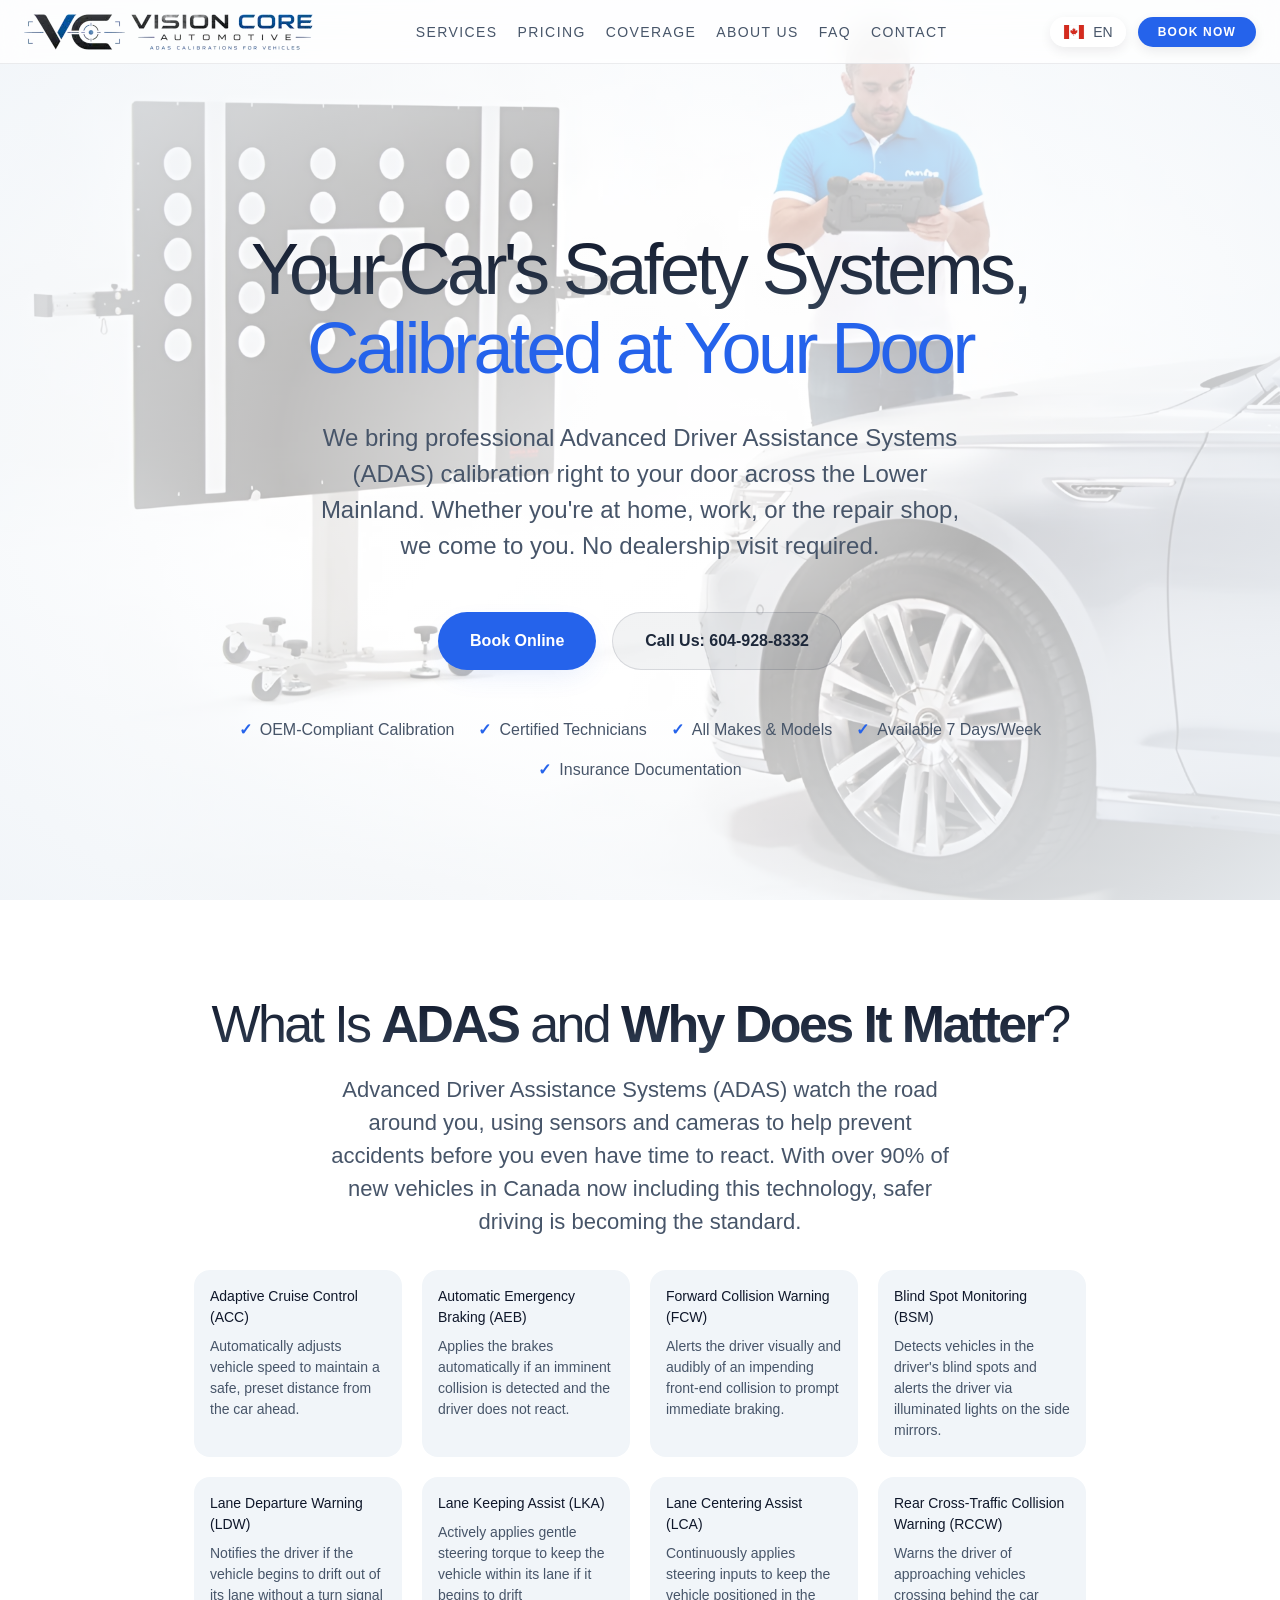
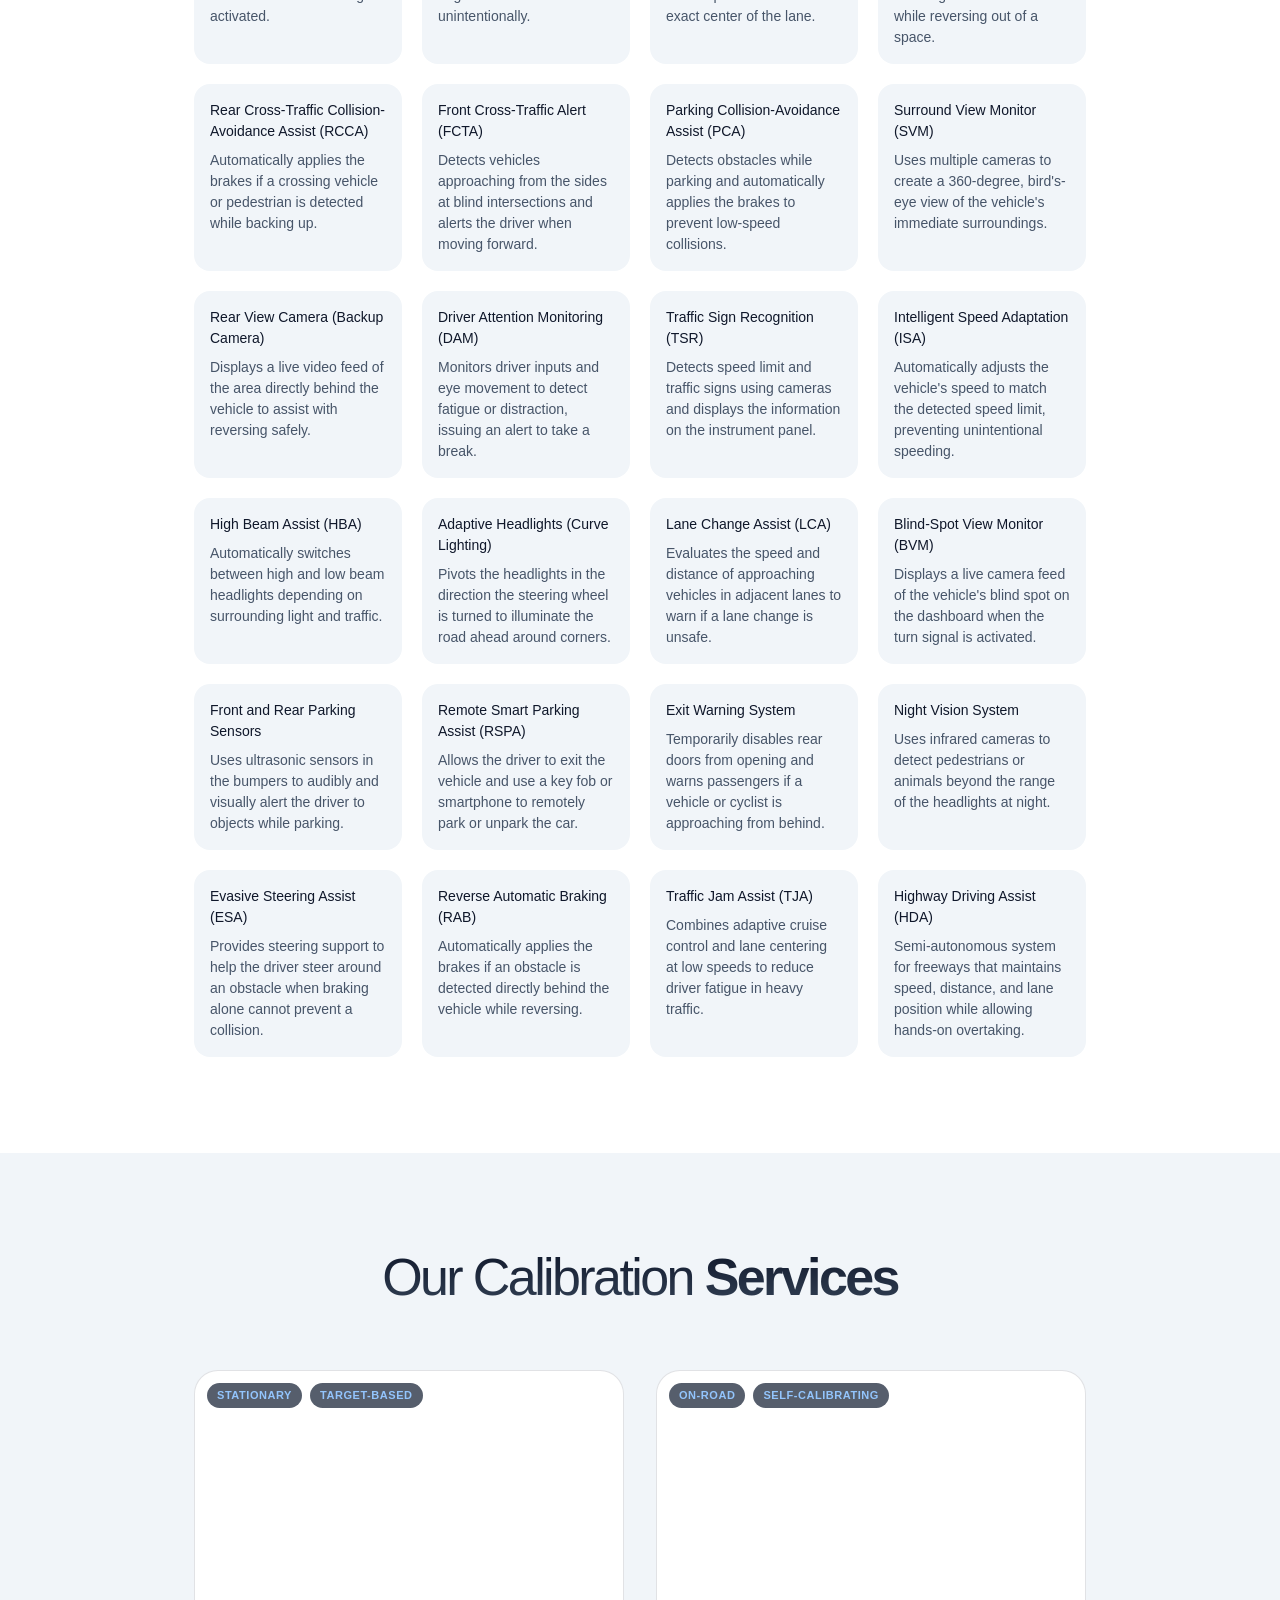
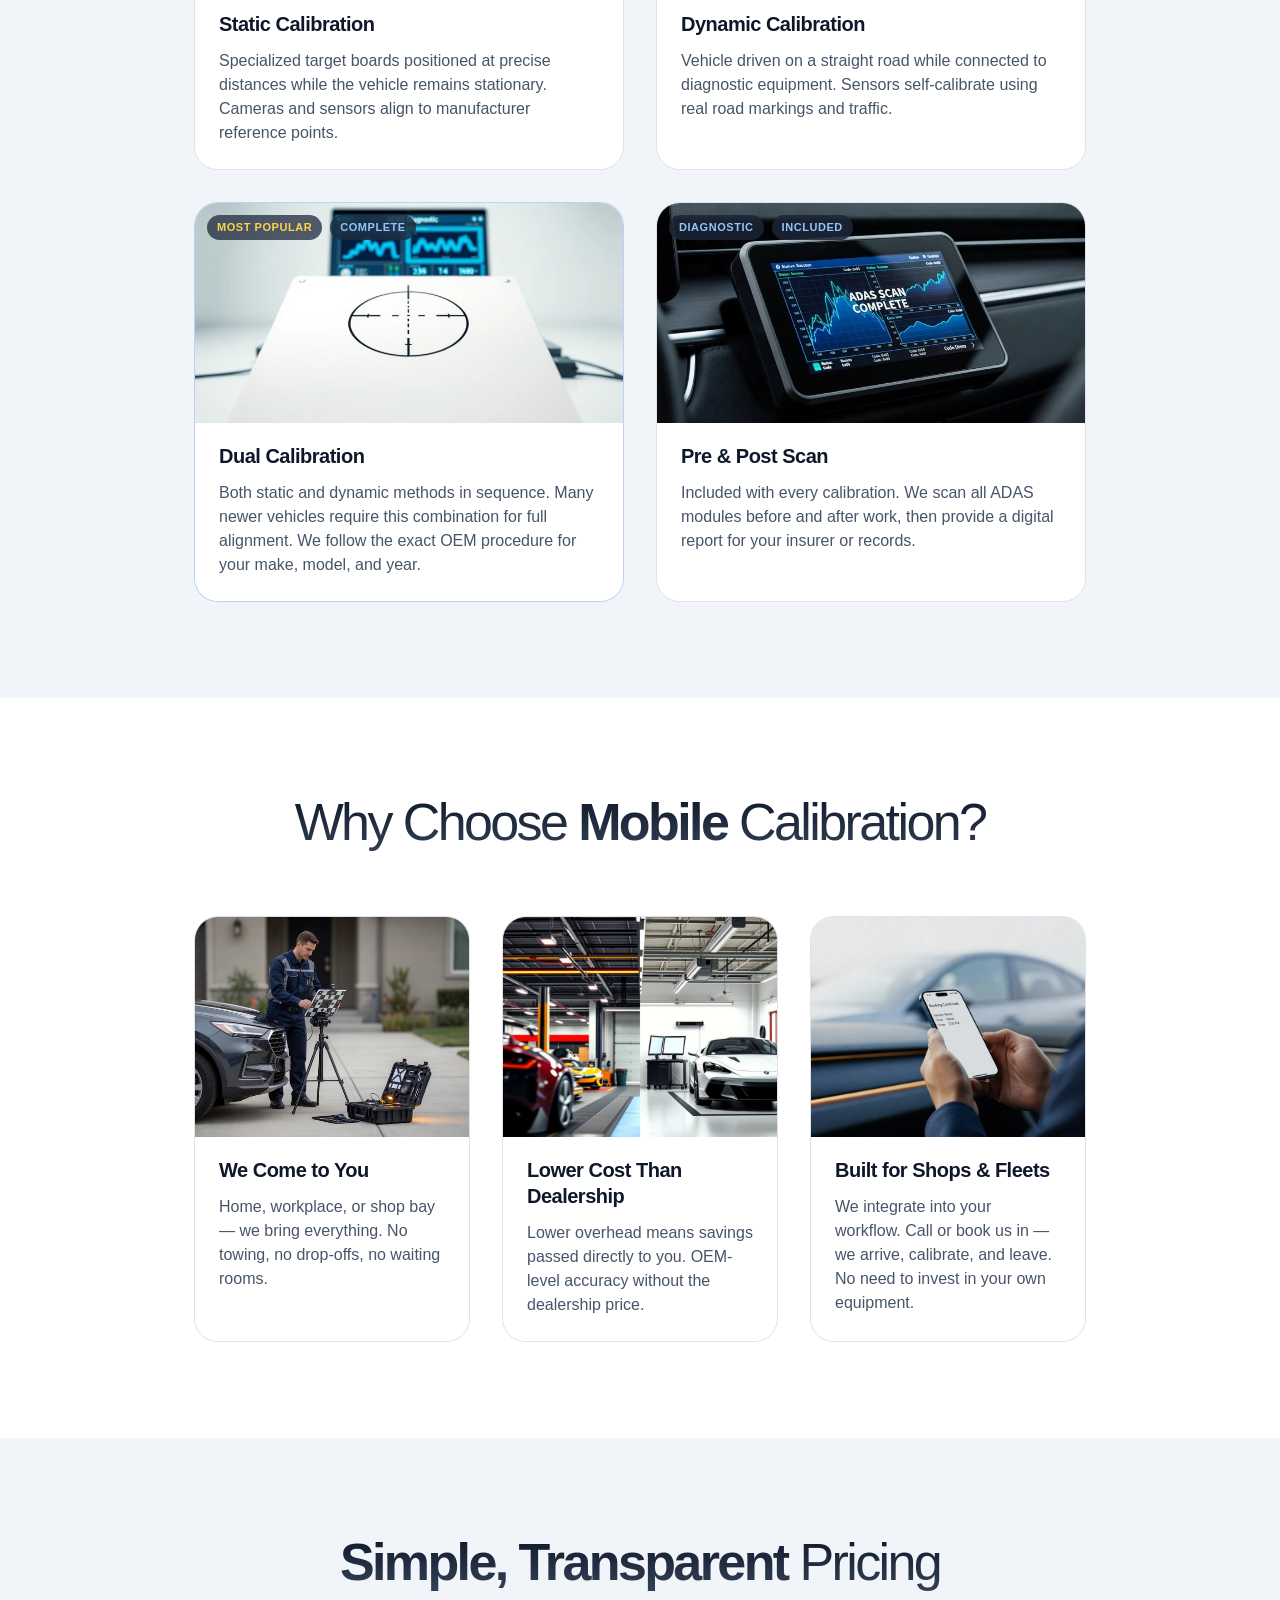
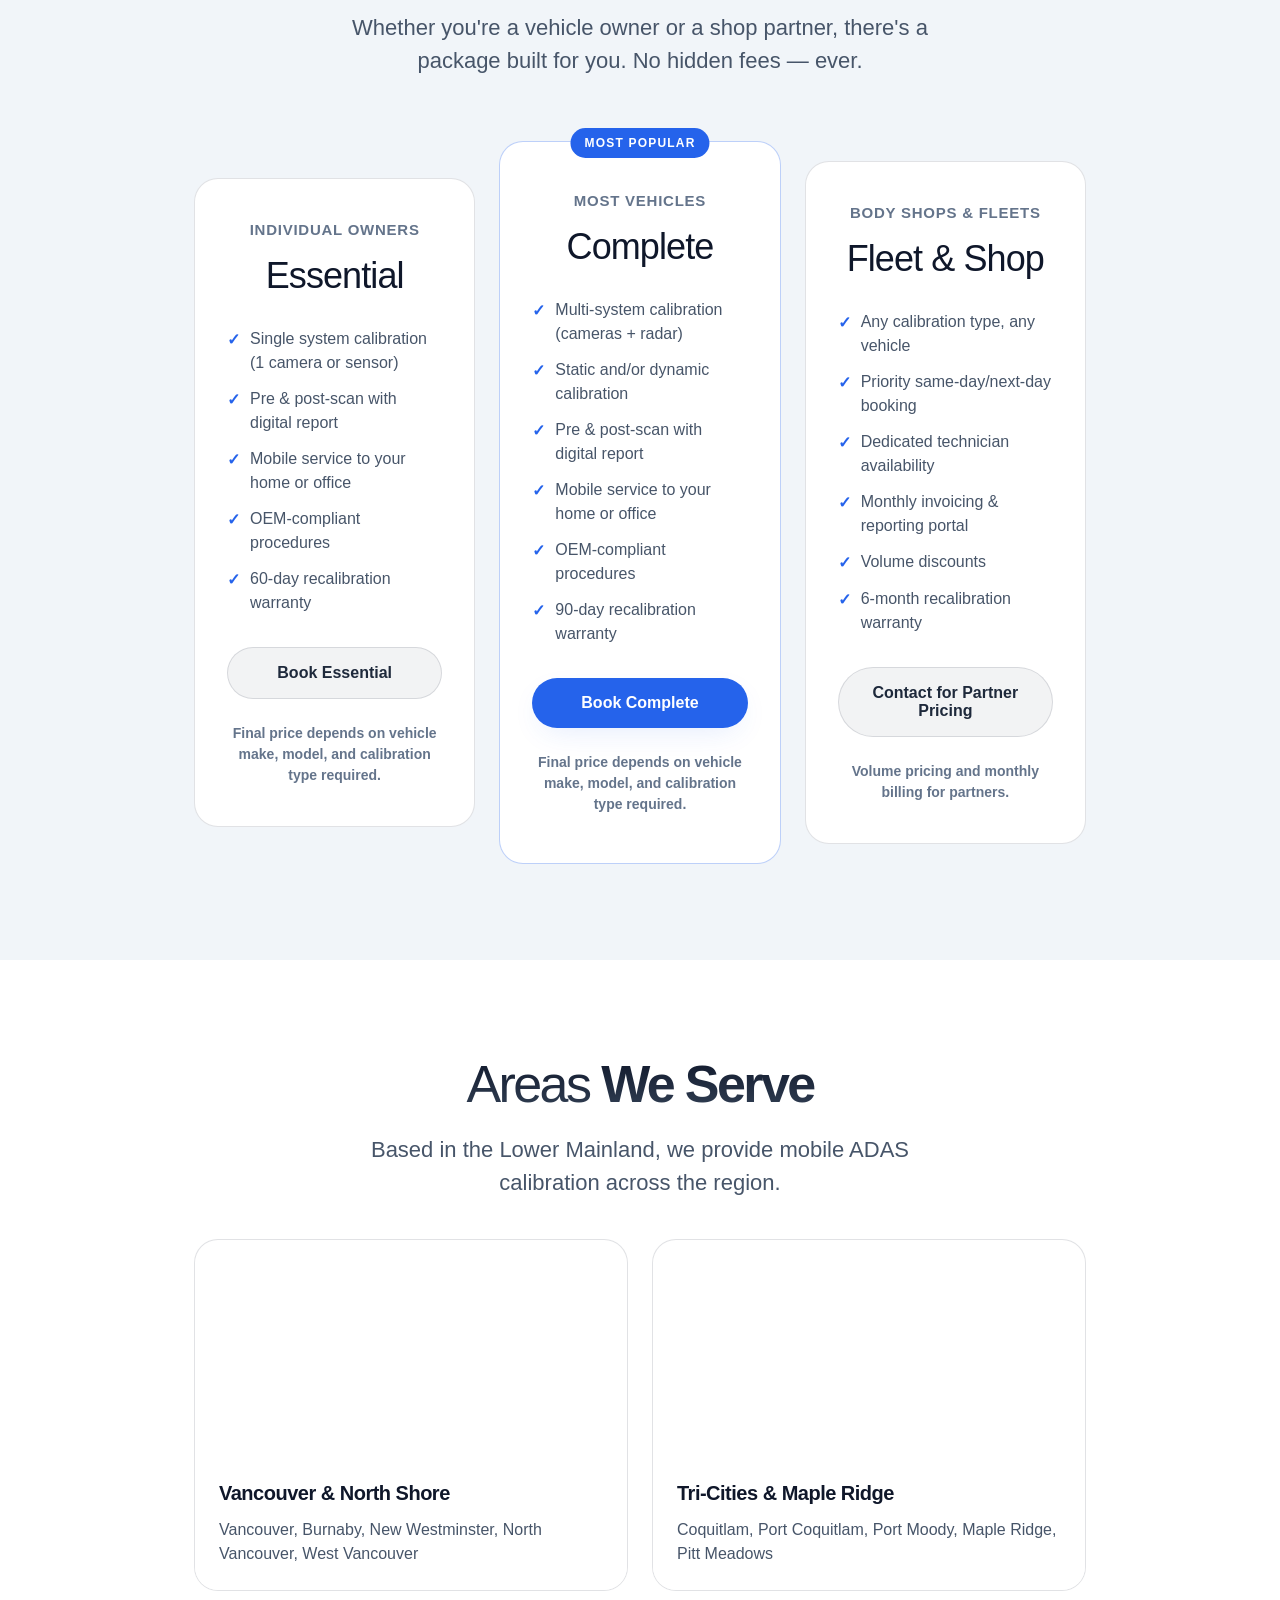
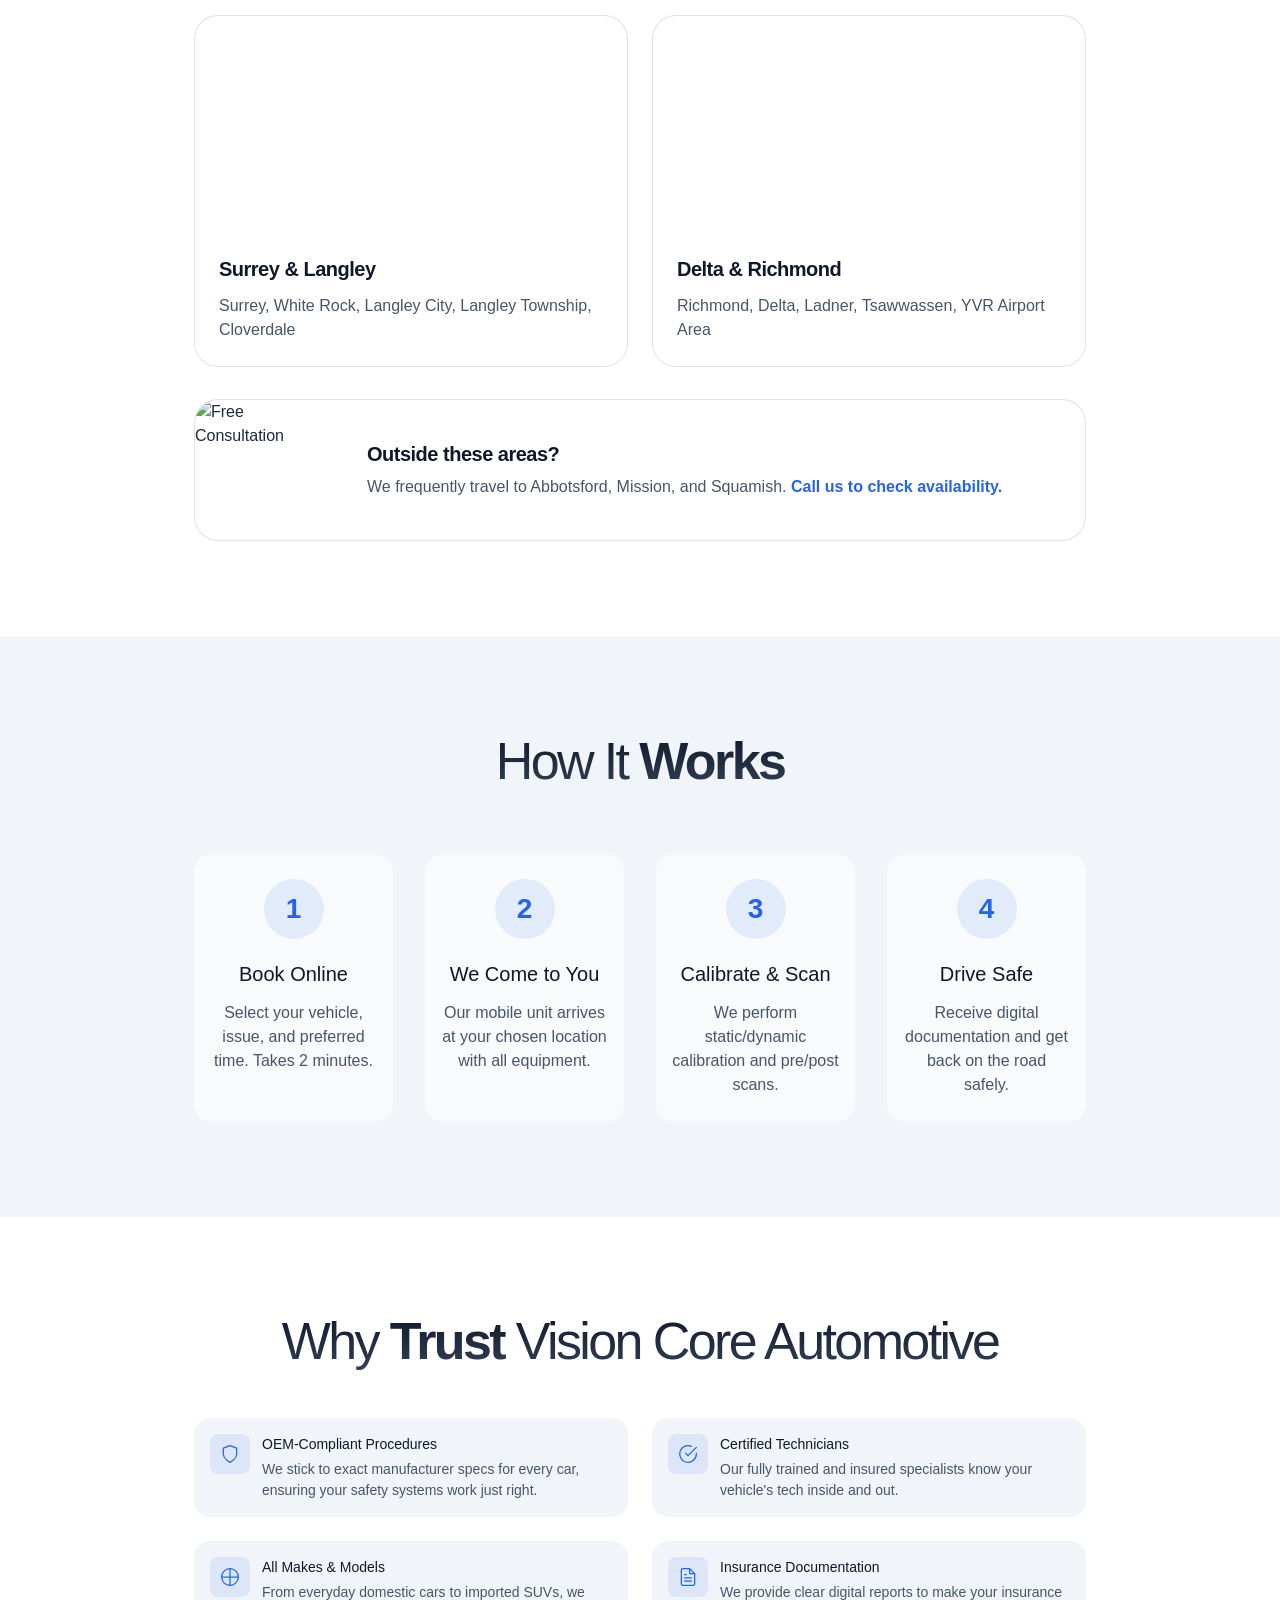
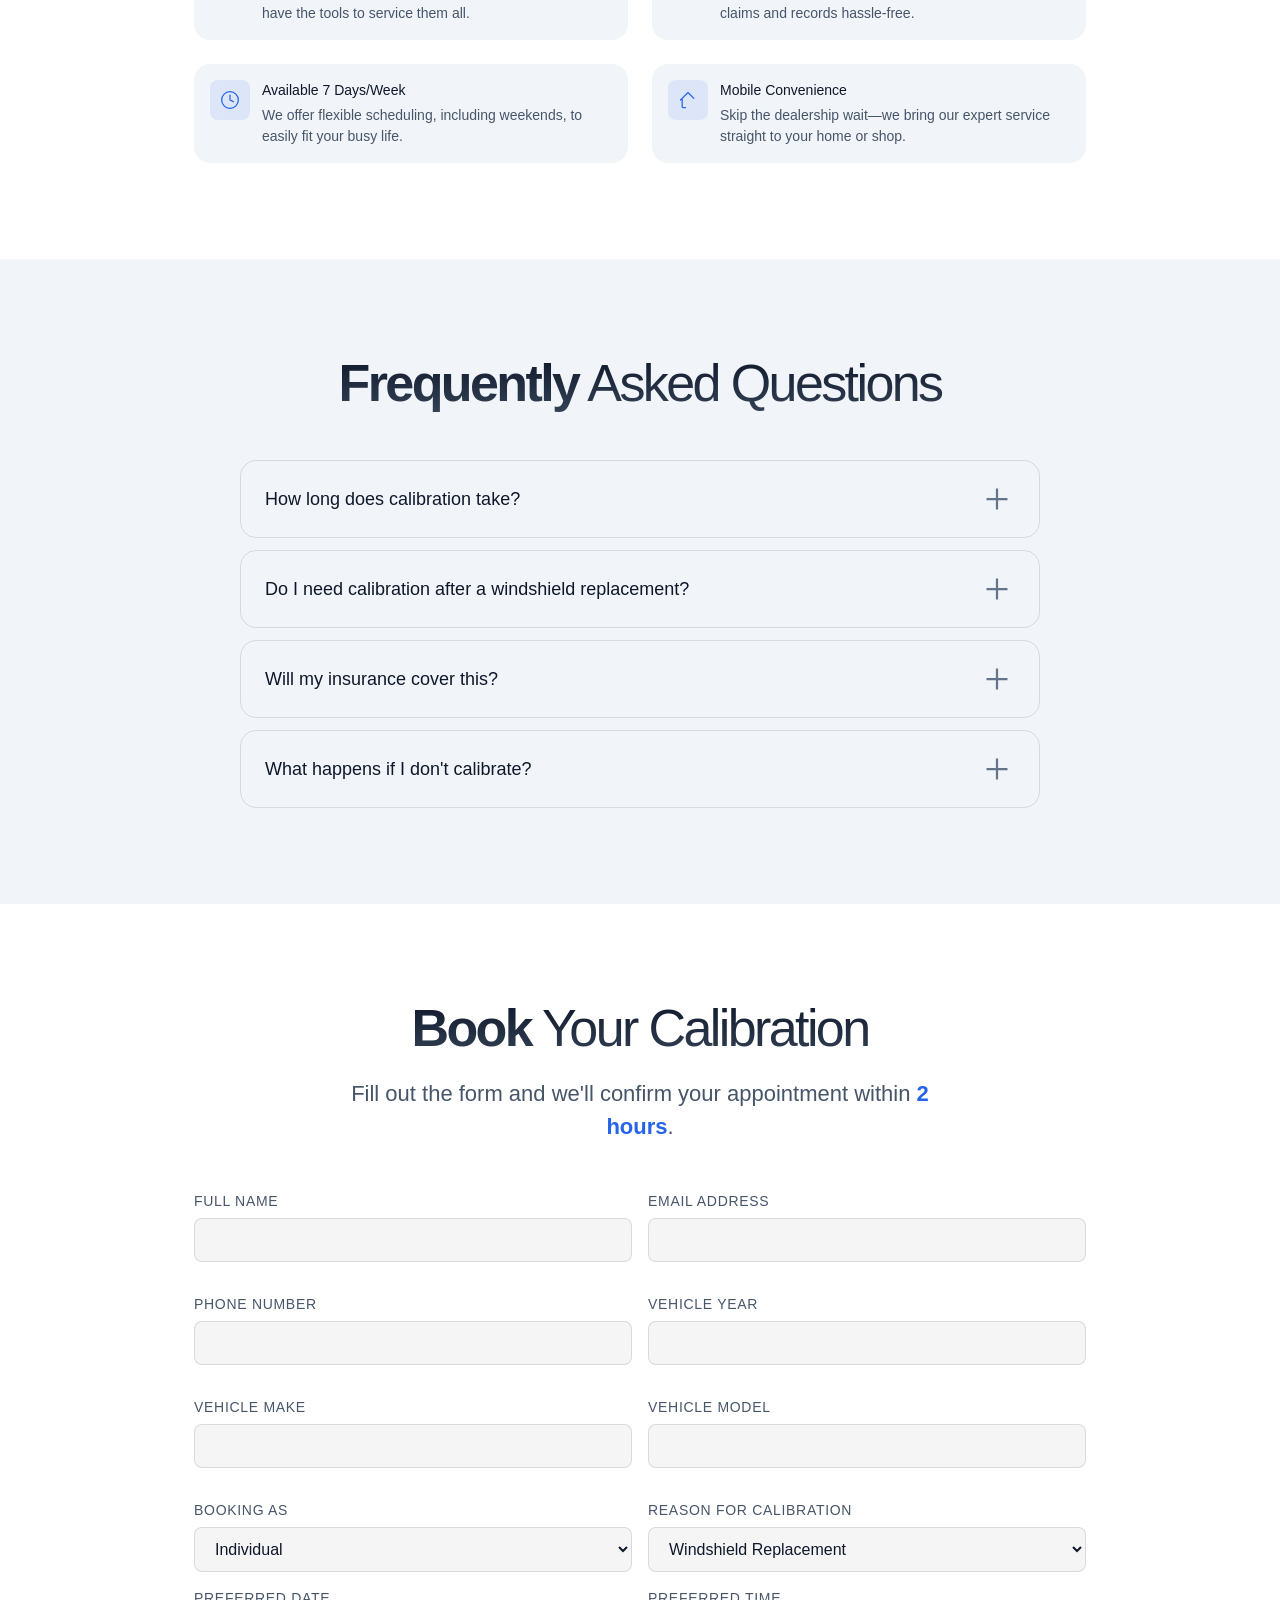
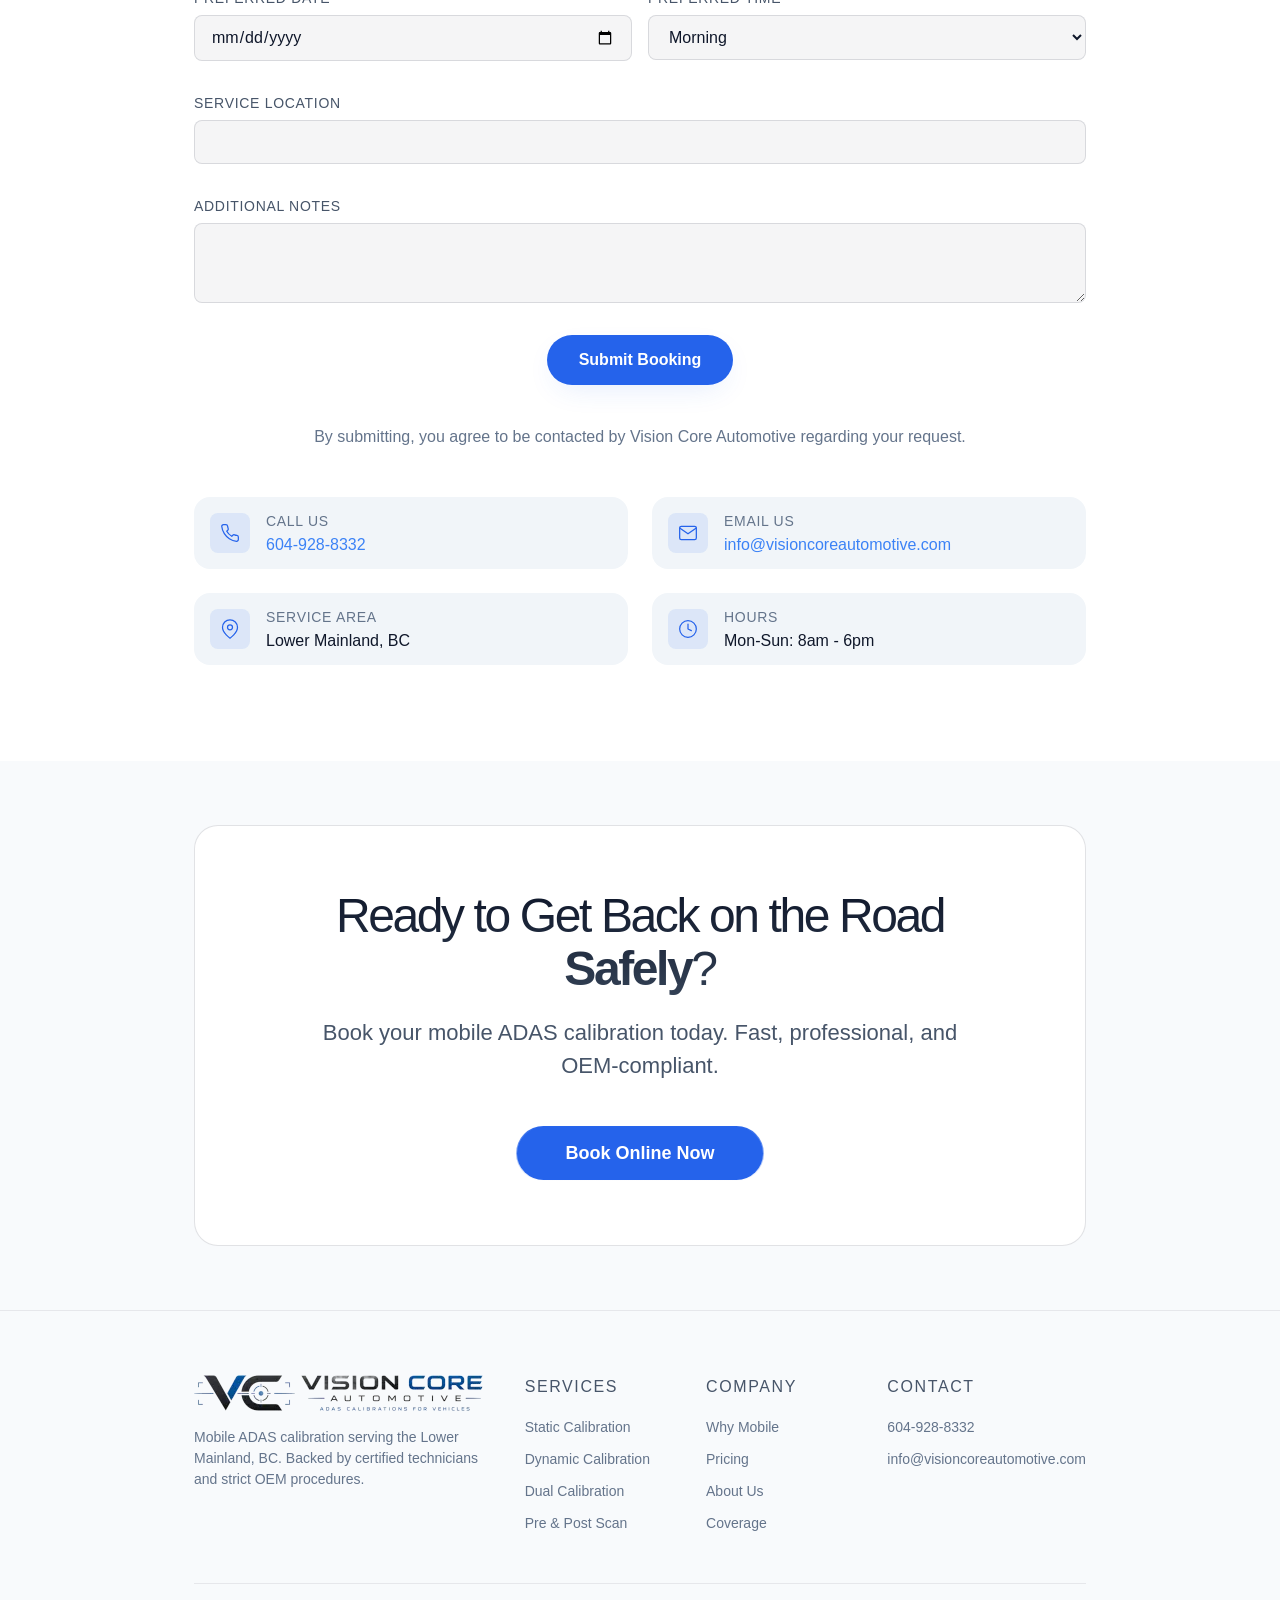
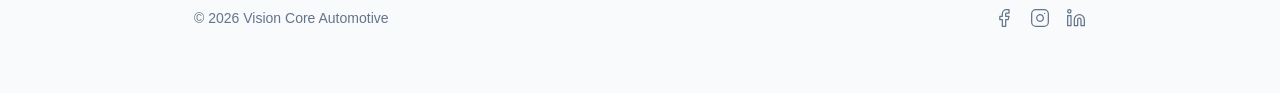
==== commit 03df921e: "fx2" ====
--- a/indexx.html
+++ b/indexx.html
@@ -1708,6 +1708,7 @@
                 sizes="(max-width: 375px) 400px, 768px"
                 alt="Free Consultation"
                 loading="lazy"
+                decoding="async"
               />
             </picture>
             </div>
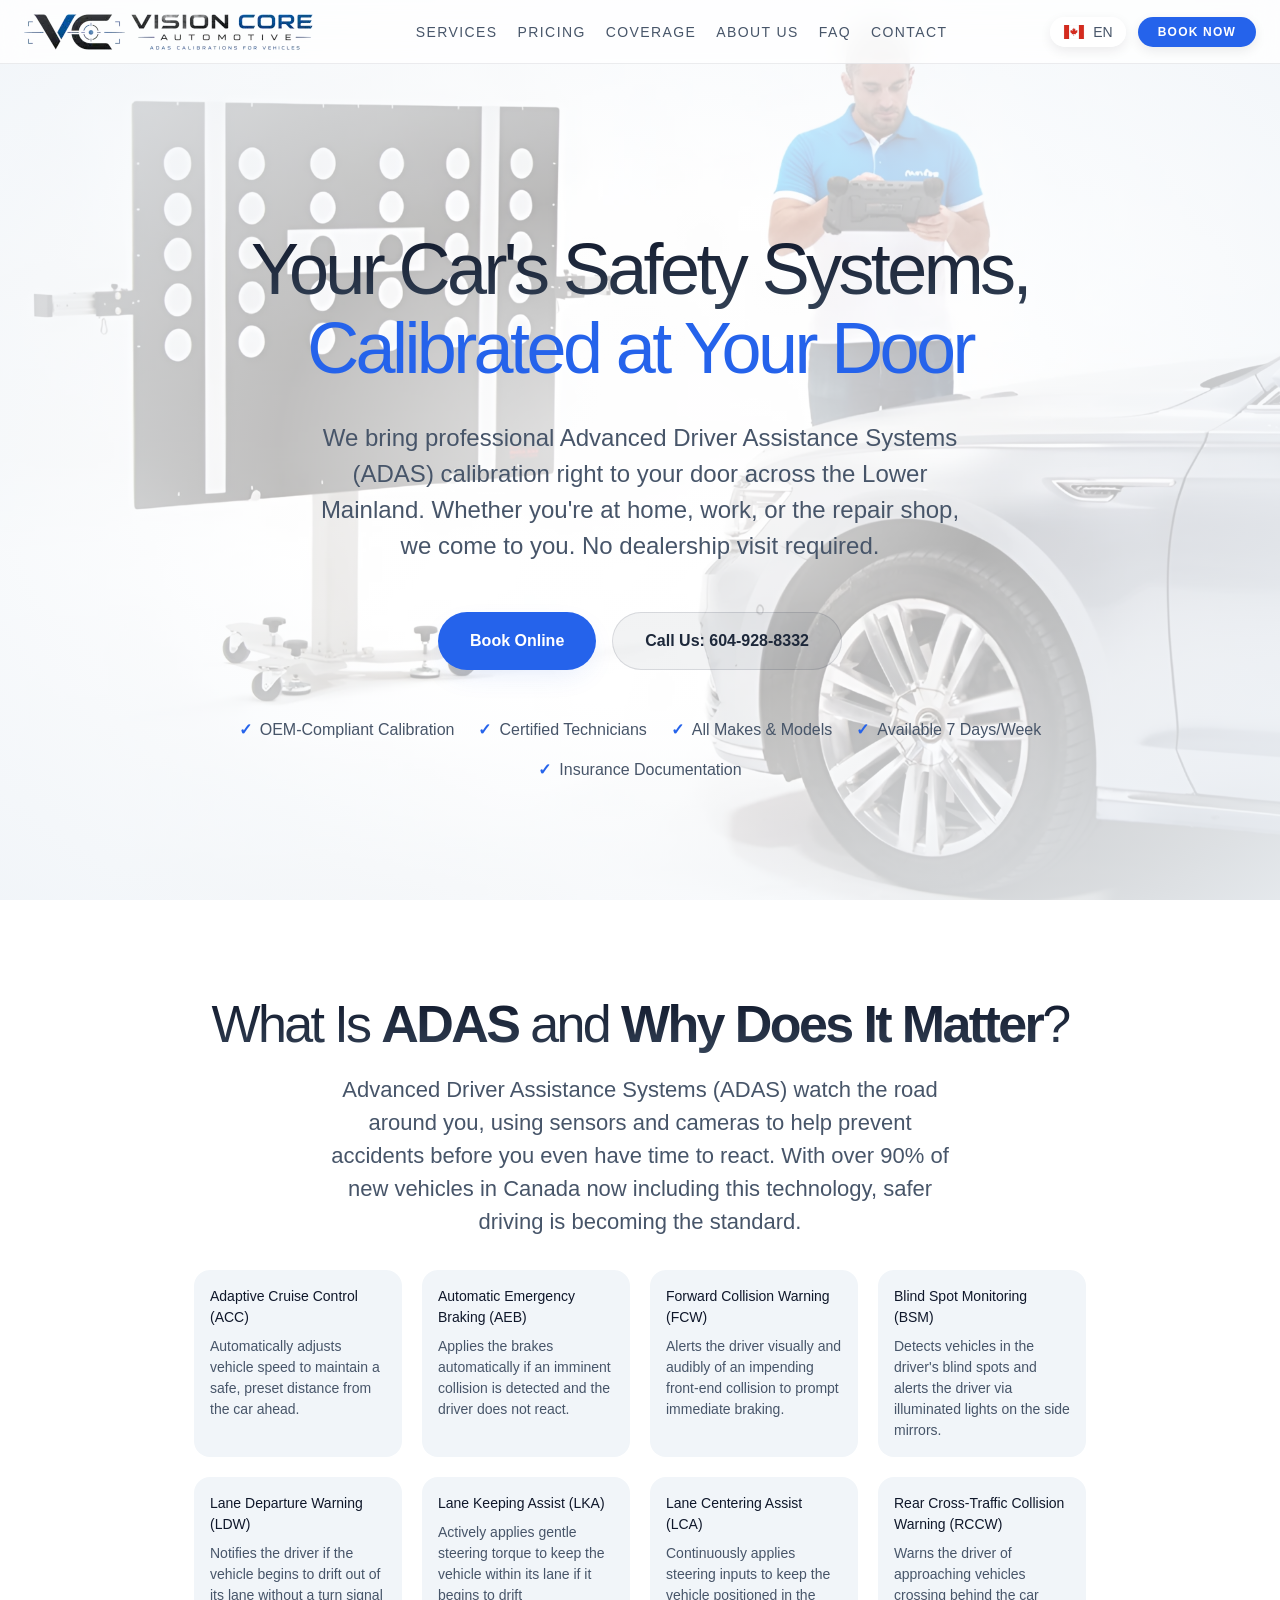
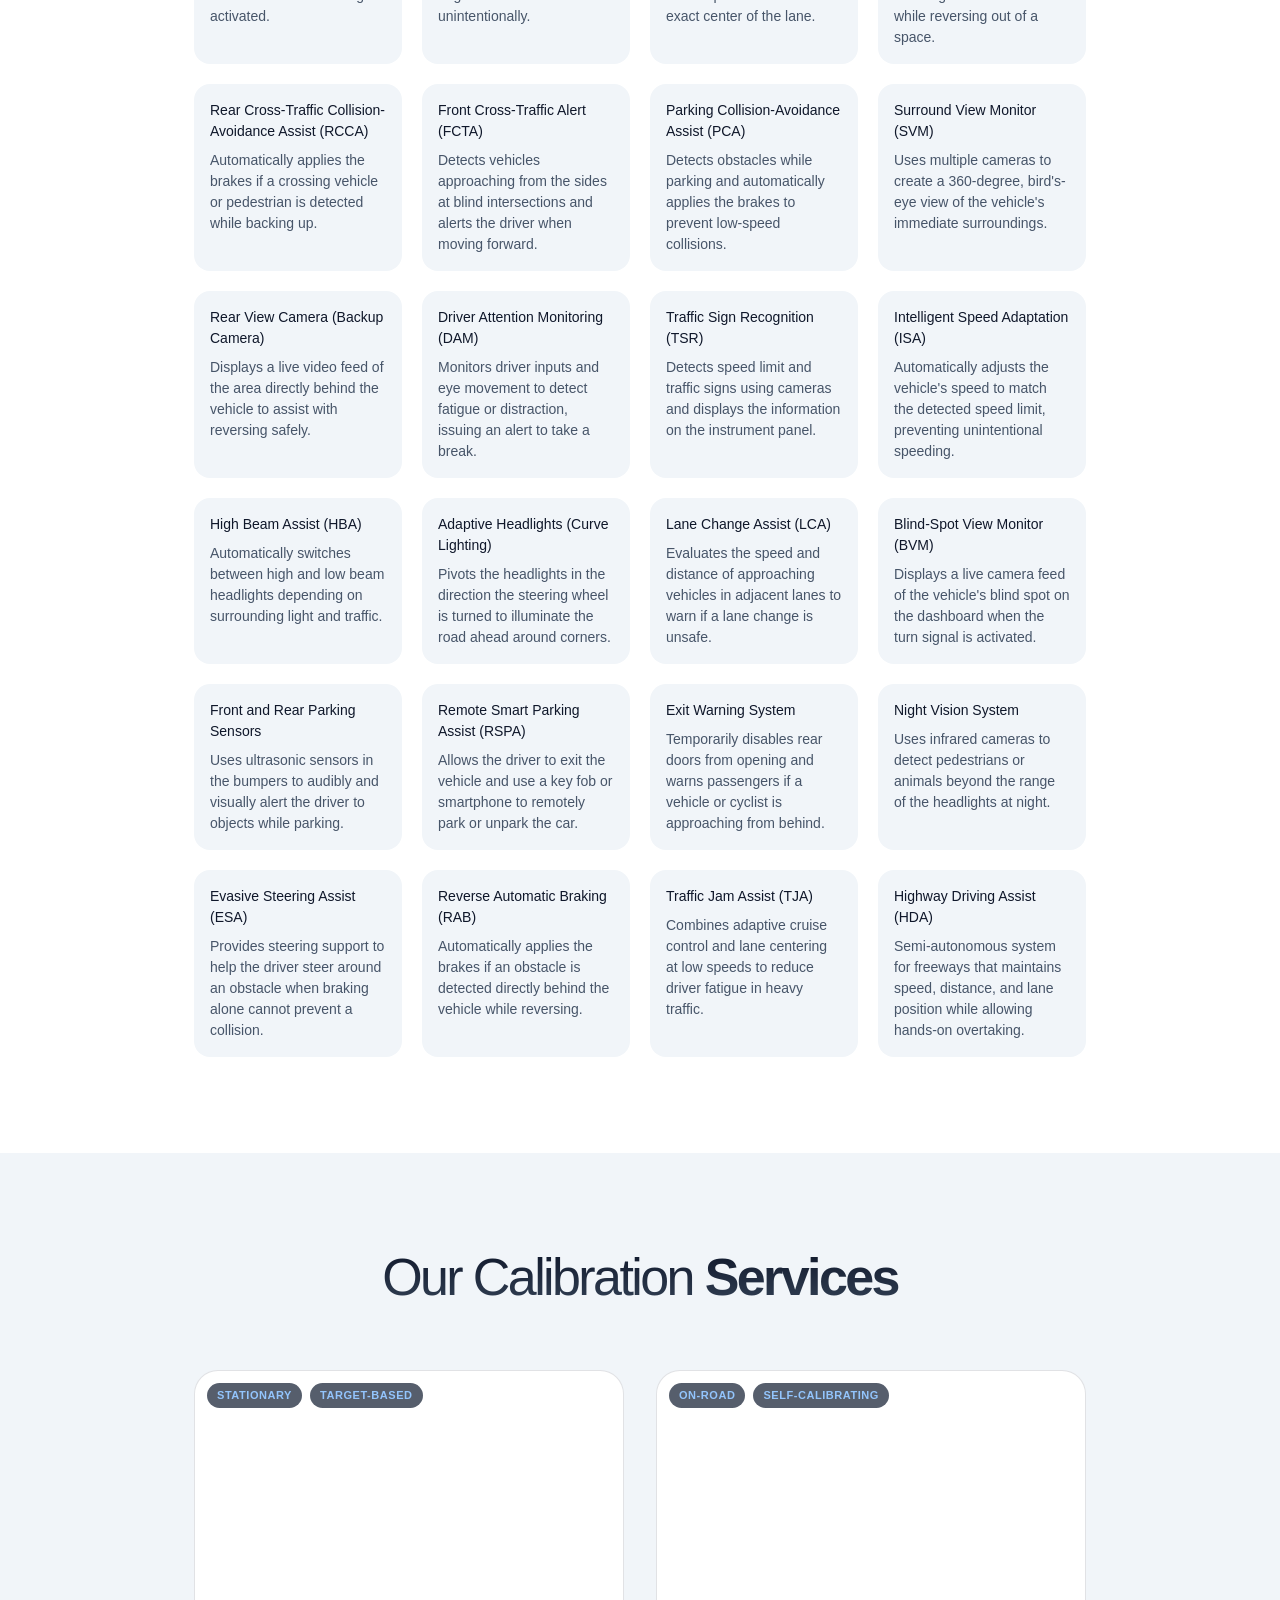
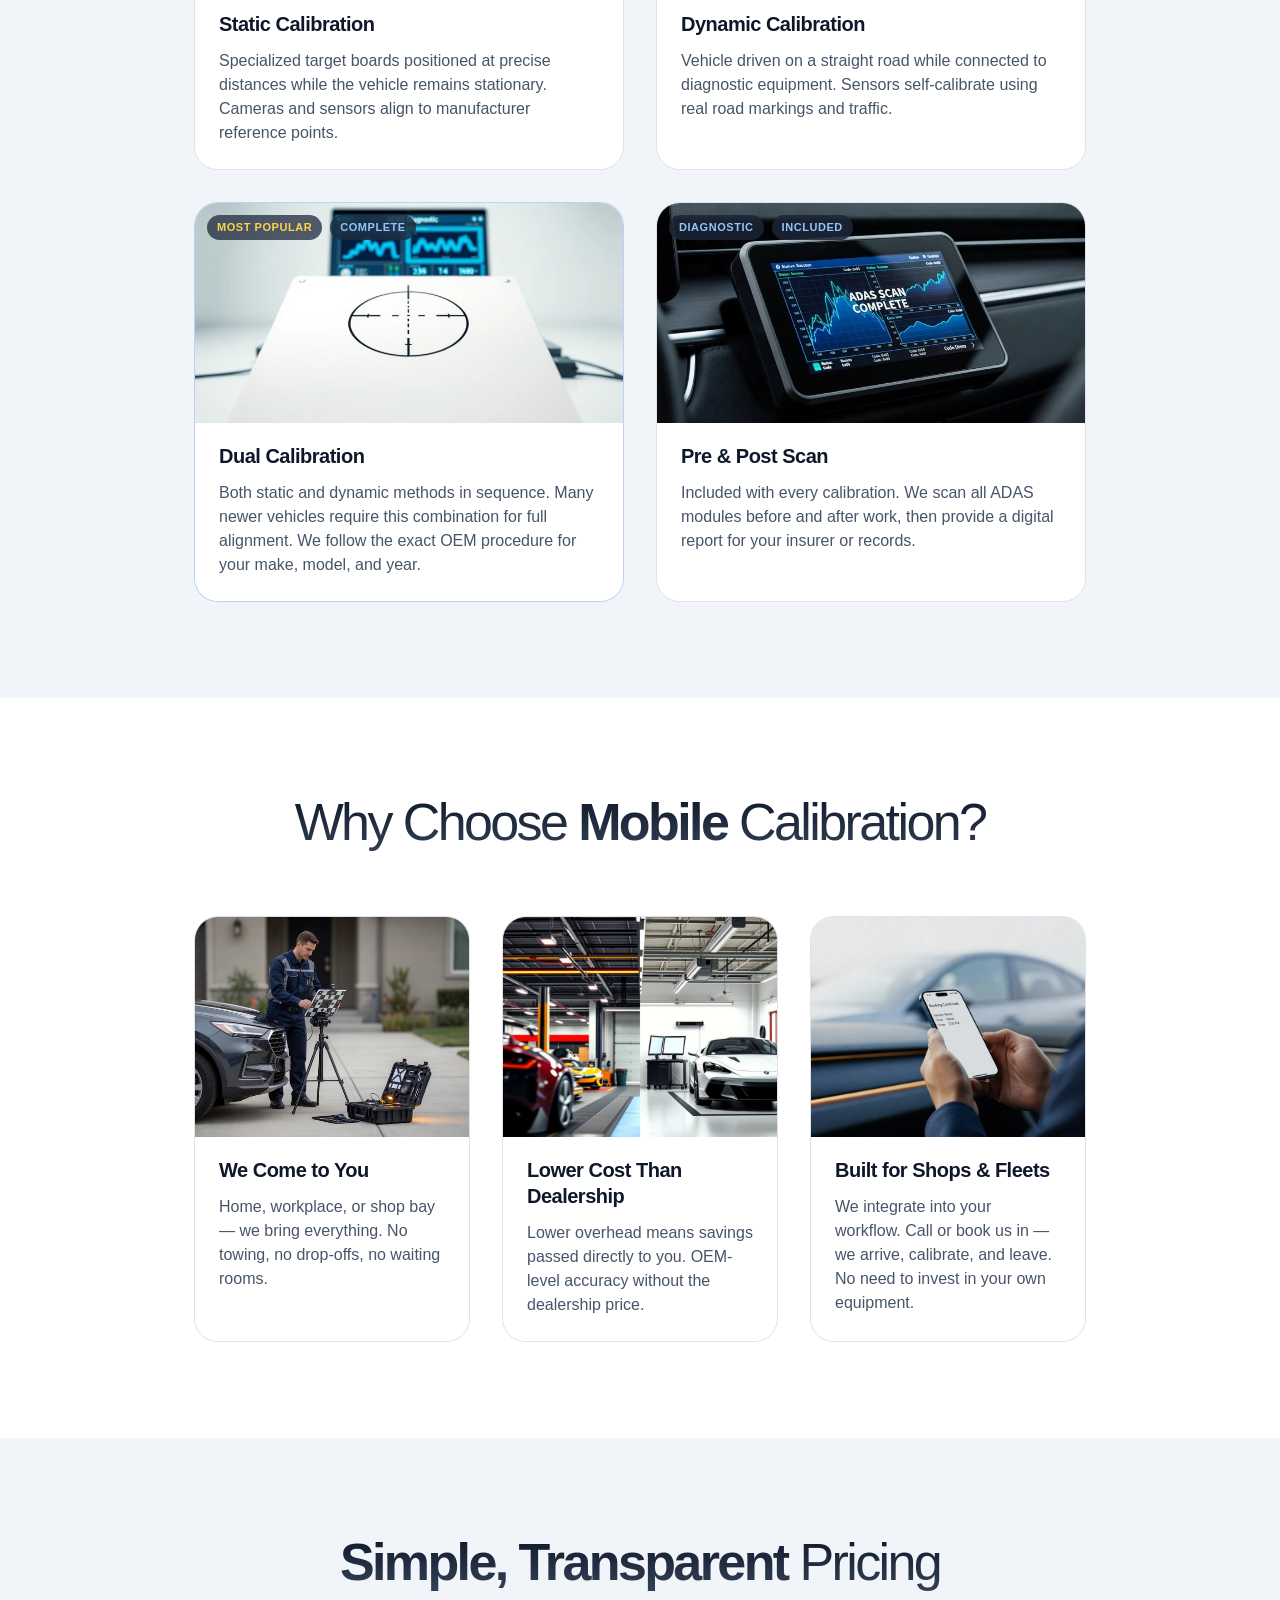
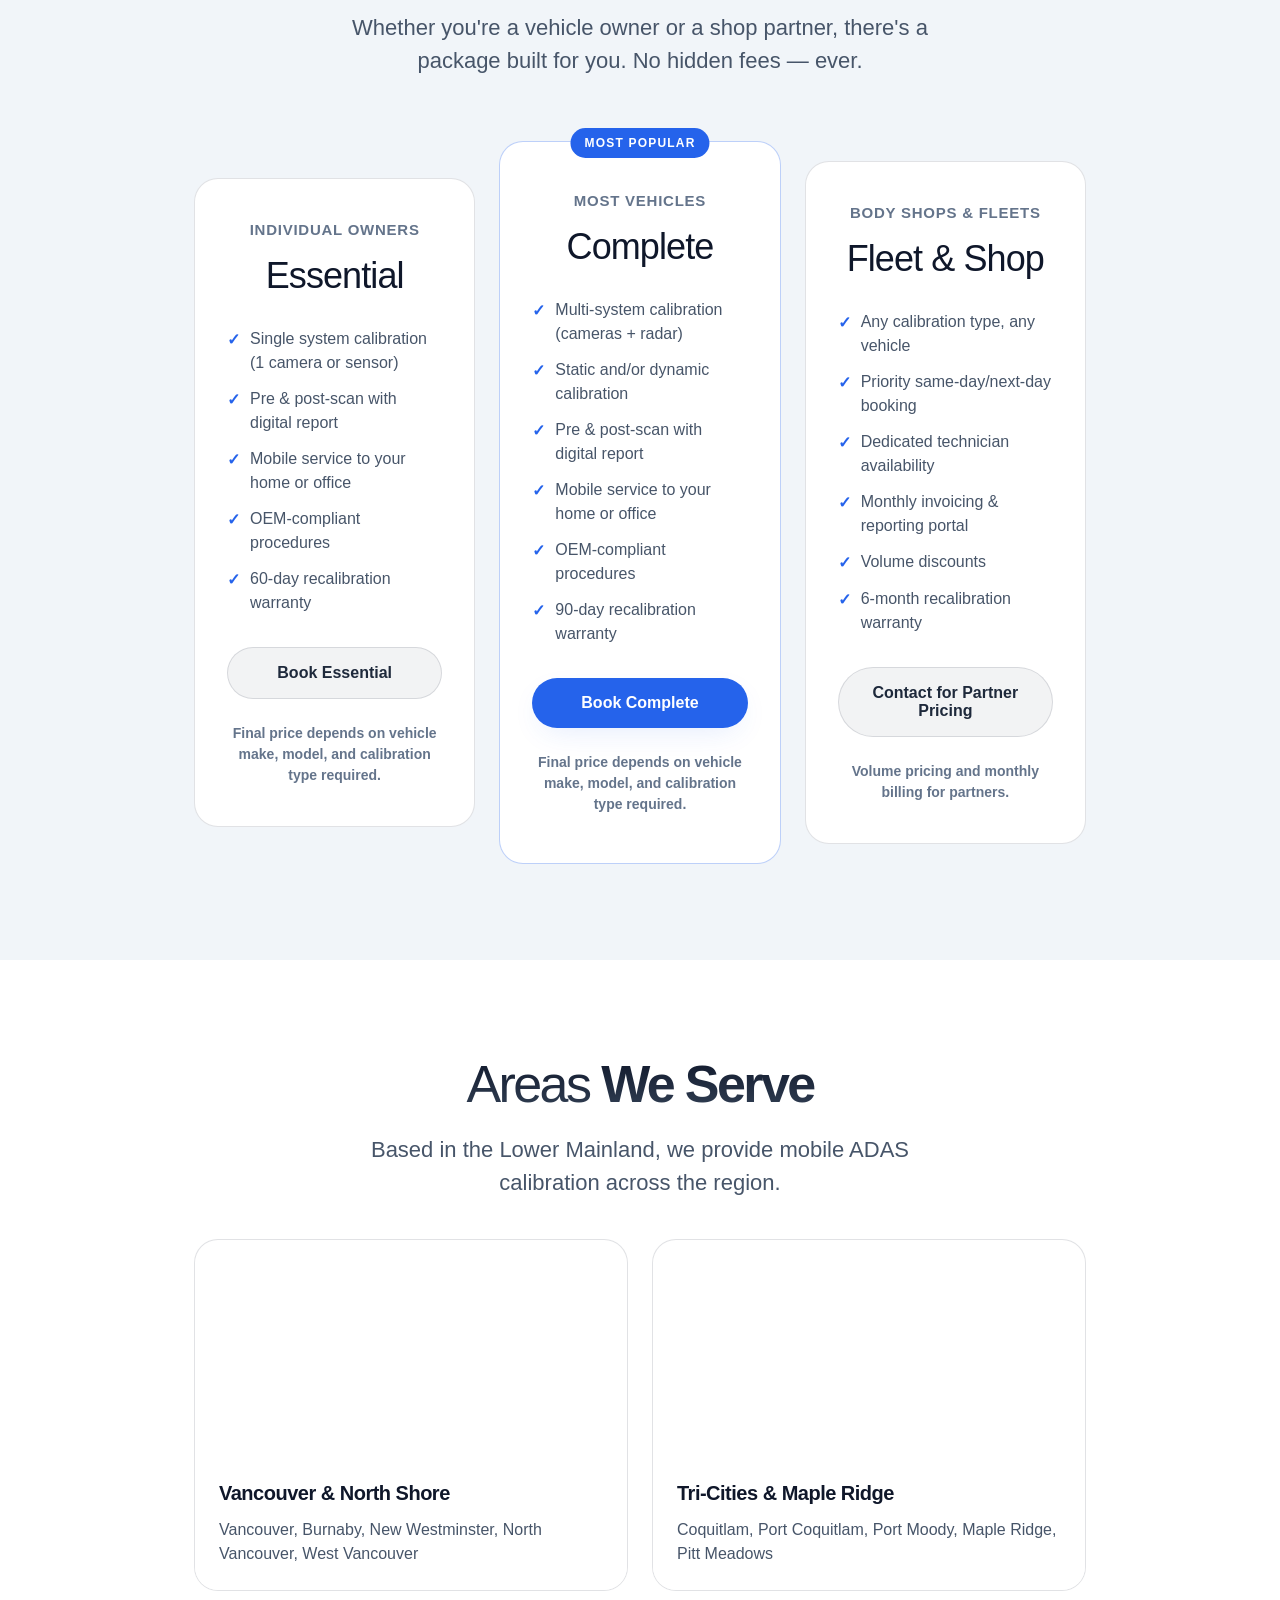
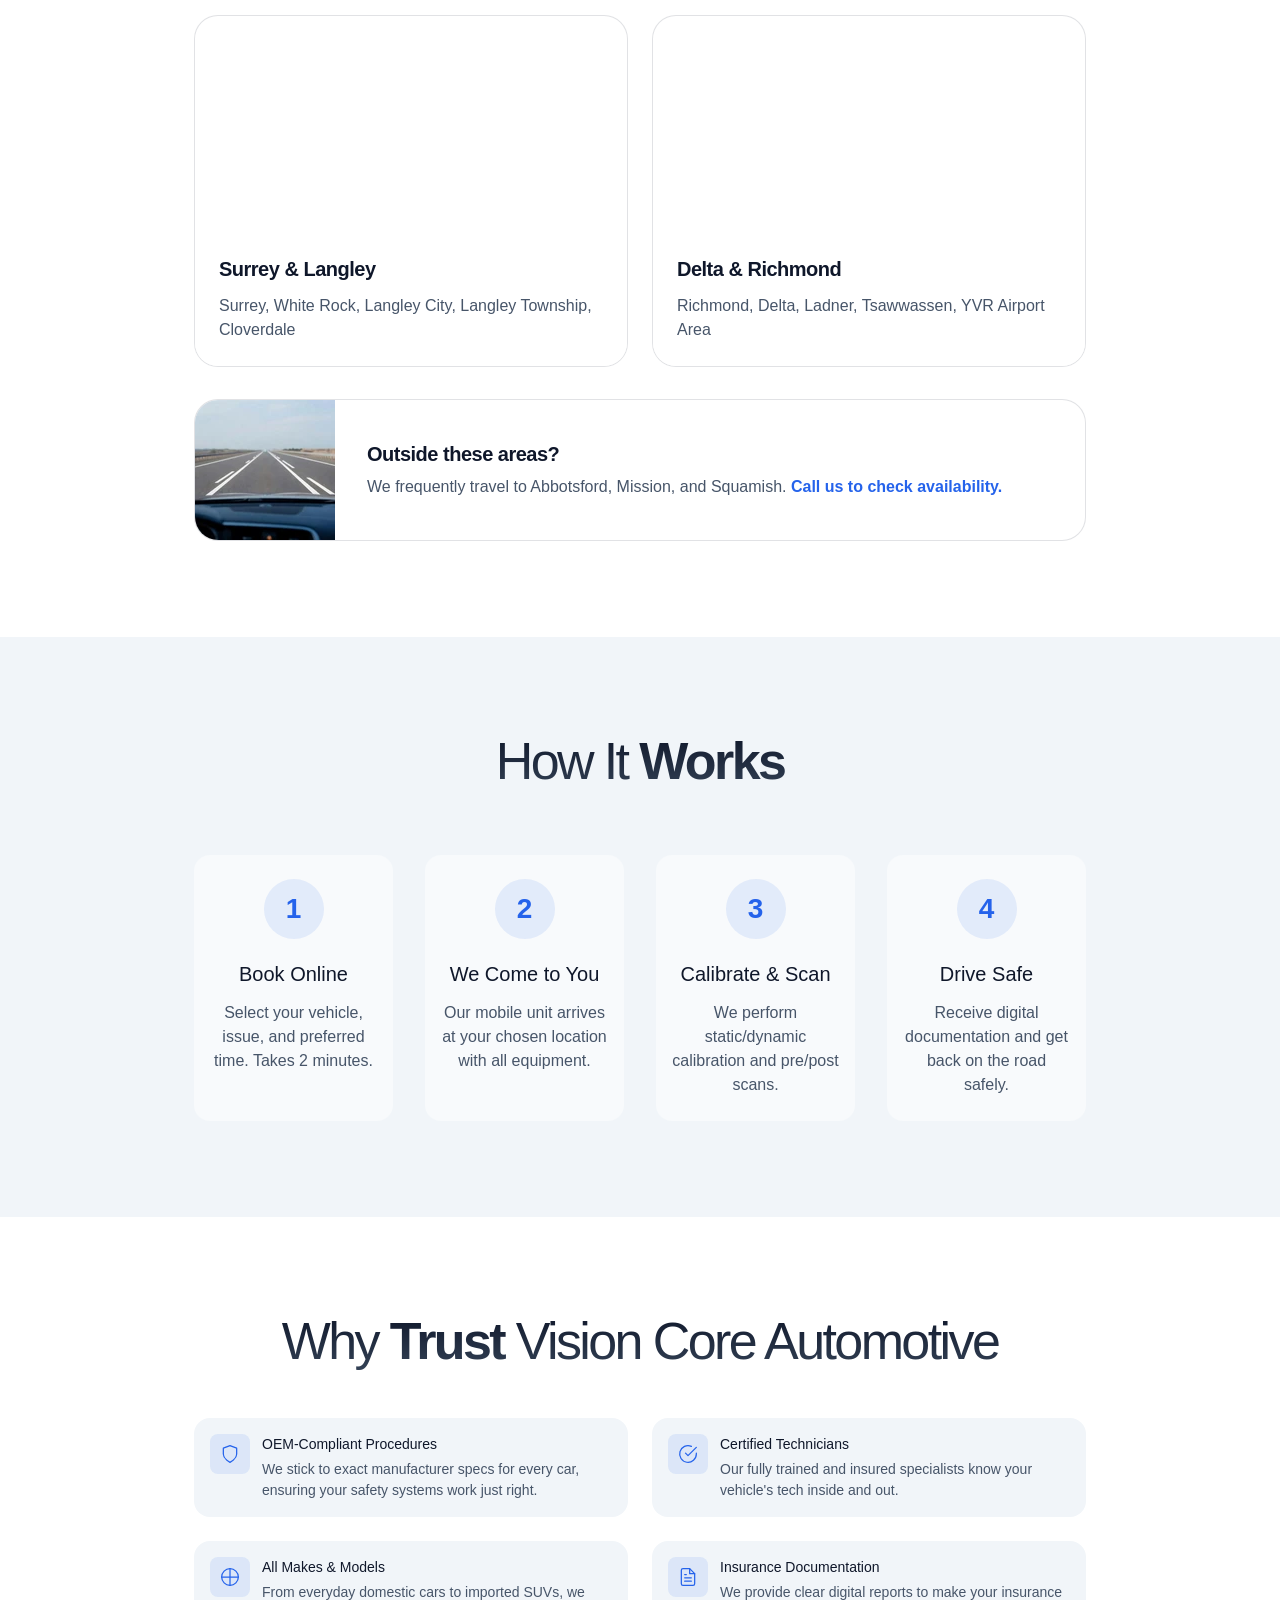
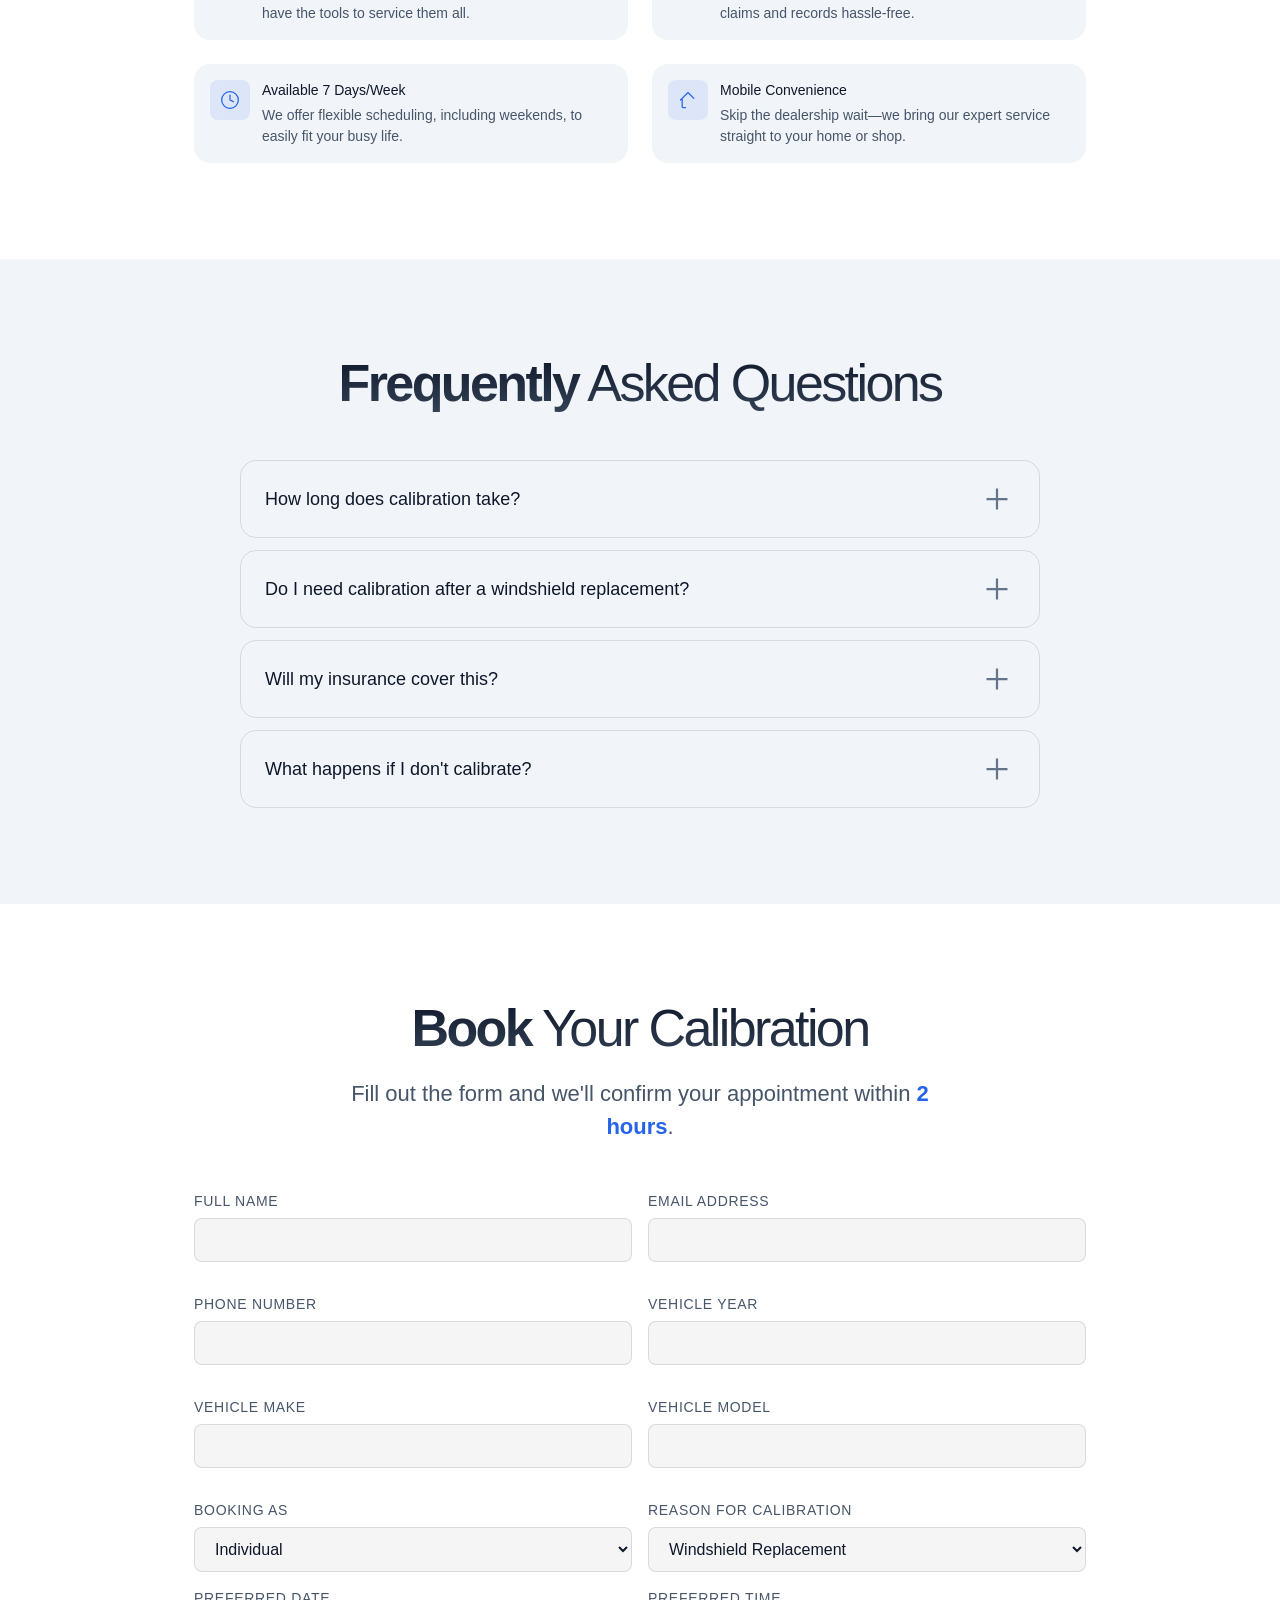
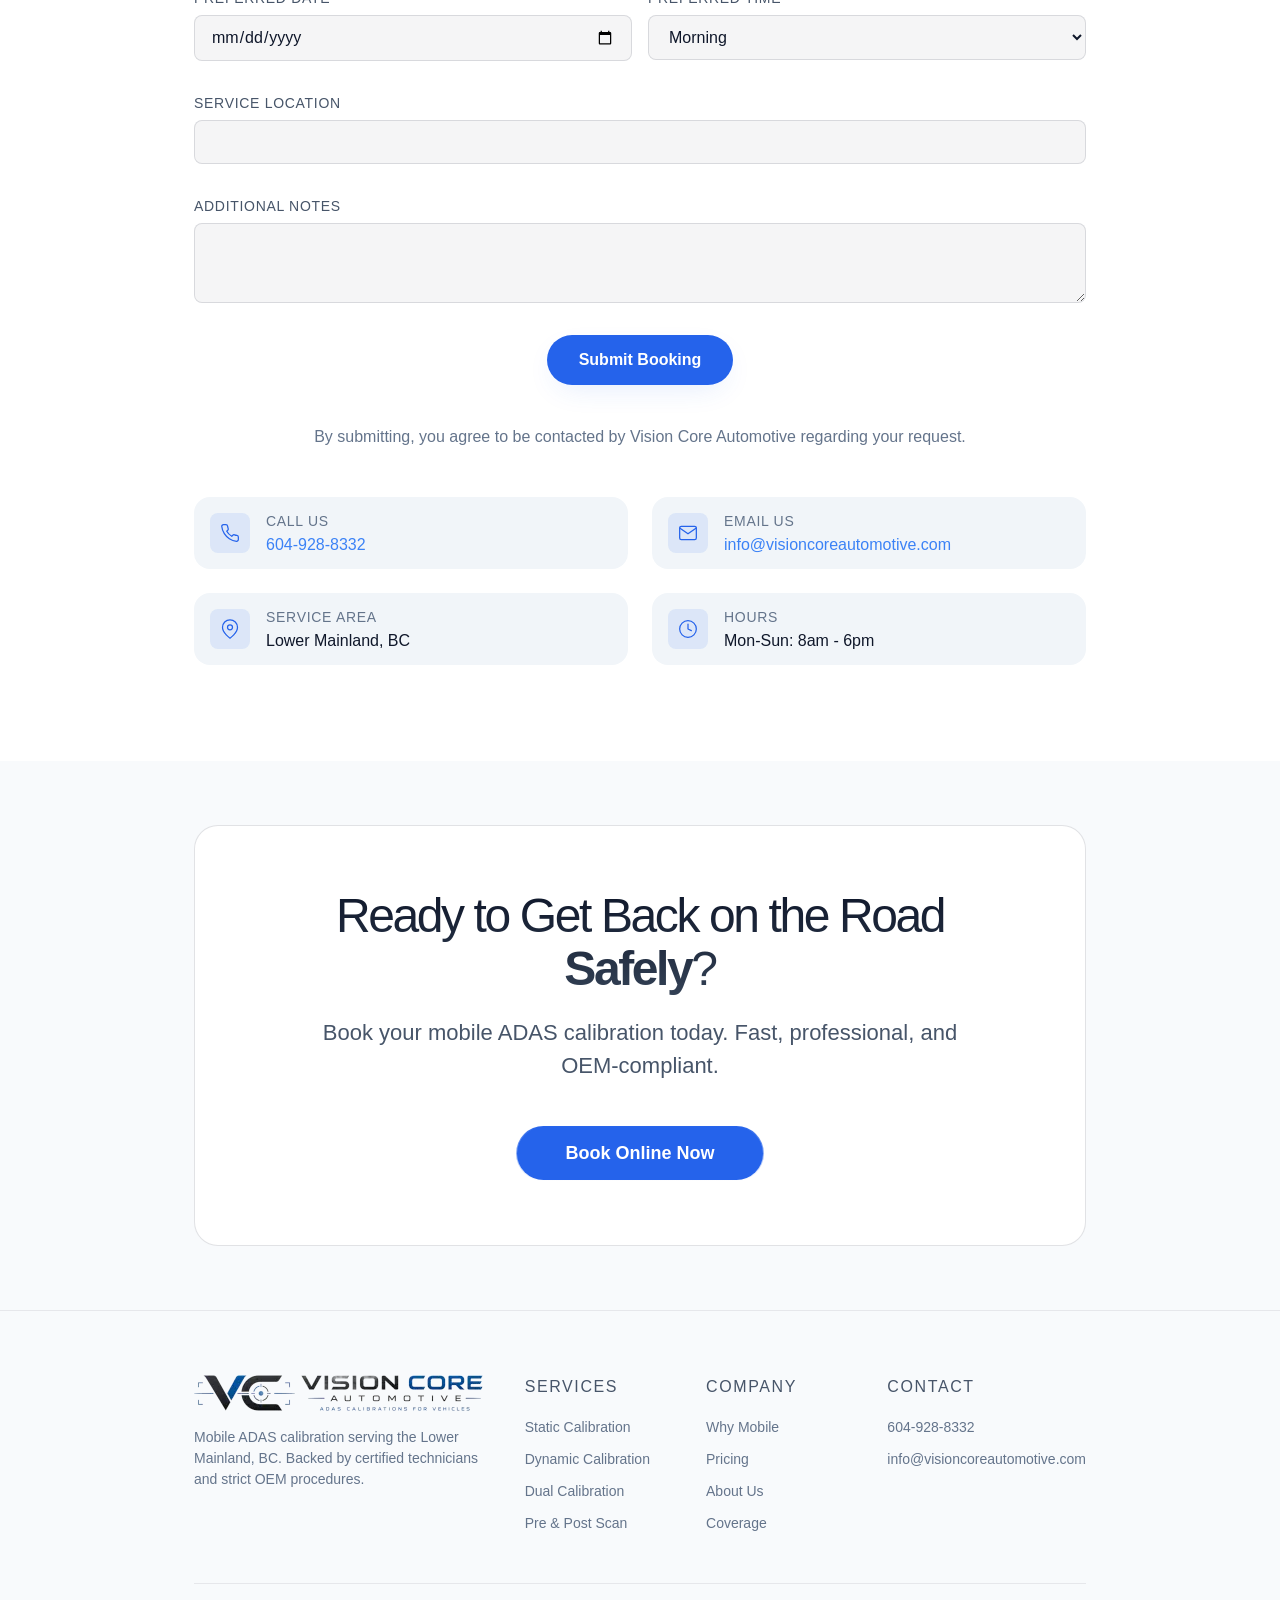
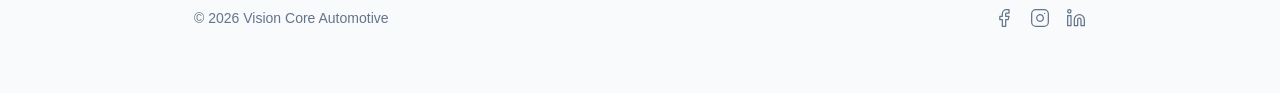
==== commit 31e0147a: "callout fix" ====
--- a/indexx.html
+++ b/indexx.html
@@ -16,25 +16,41 @@
     /> -->
     <meta charset="UTF-8" />
     <meta name="viewport" content="width=device-width, initial-scale=1.0" />
-    <meta name="description" content="Vision Core Automotive provides professional mobile ADAS calibration services across the Lower Mainland, BC. We come to your home, work, or repair shop. Book your calibration today.">
+    <meta
+      name="description"
+      content="Vision Core Automotive provides professional mobile ADAS calibration services across the Lower Mainland, BC. We come to your home, work, or repair shop. Book your calibration today."
+    />
     <meta name="apple-mobile-web-app-title" content="ADAS" />
     <title>
       Vision Core Automotive — Mobile ADAS Calibration · Lower Mainland, BC
     </title>
-    <link rel="icon" type="image/png" href="/img/favicon/favicon-96x96.png" sizes="96x96" />
-    <link rel="icon" type="image/svg+xml" href="/img/favicon/favicon.svg" />
-    <link rel="shortcut icon" href="/img/favicon/favicon.ico" />
-    <link rel="apple-touch-icon" sizes="180x180" href="/img/favicon/apple-touch-icon.png" />
-    <link rel="manifest" href="/img/favicon/site.webmanifest" />
+    <link
+      rel="icon"
+      type="image/png"
+      href="assets/img/favicon/favicon-96x96.png"
+      sizes="96x96"
+    />
+    <link
+      rel="icon"
+      type="image/svg+xml"
+      href="assets/img/favicon/favicon.svg"
+    />
+    <link rel="shortcut icon" href="assets/img/favicon/favicon.ico" />
+    <link
+      rel="apple-touch-icon"
+      sizes="180x180"
+      href="assets/img/favicon/apple-touch-icon.png"
+    />
+    <link rel="manifest" href="assets/img/favicon/site.webmanifest" />
     <link rel="preconnect" href="https://fonts.googleapis.com" />
     <link rel="preconnect" href="https://fonts.gstatic.com" crossorigin />
     <link
       href="https://fonts.googleapis.com/css2?family=Inter:wght@300;400;500;600;700;800&display=swap"
       rel="stylesheet"
       media="print"
-      onload="this.media='all'"
+      onload="this.media = 'all'"
     />
-    <link rel="stylesheet" href="assets/css/style.css">
+    <link rel="stylesheet" href="assets/css/style.css" />
   </head>
   <body>
     <!-- NAVBAR -->
@@ -1690,27 +1706,16 @@
           >
             <div class="callout-image">
               <picture>
-              <source
-                srcset="
-                  assets/img/400w/7-C-1-400w.webp    400w,
-                  assets/img/768w/7-C-1-768w.webp    768w,
-                  assets/img/1024w/7-C-1-1024w.webp 1024w
-                "
-                type="image/webp"
-              />
-              <img
-                src="assets/img/400w/7-C-1-400w.jpg"
-                srcset="
-                  assets/img/400w/7-C-1-400w.jpg    400w,
-                  assets/img/768w/7-C-1-768w.jpg    768w,
-                  assets/img/1024w/7-C-1-1024w.jpg 1024w
-                "
-                sizes="(max-width: 375px) 400px, 768px"
-                alt="Free Consultation"
-                loading="lazy"
-                decoding="async"
-              />
-            </picture>
+                <source
+                  srcset="assets/img/static/4-C-1-140w.webp"
+                  type="image/webp"
+                />
+                <img
+                  src="assets/img/static/4-C-1-140w.jpg"
+                  alt="Free Consultation"
+                  decoding="async"
+                />
+              </picture>
             </div>
             <div class="callout-text-wrapper">
               <h4
@@ -2442,9 +2447,7 @@
             </p>
           </div>
           <div>
-            <h1 data-en="Services" data-fr="Services">
-              Services
-            </h1>
+            <h1 data-en="Services" data-fr="Services">Services</h1>
             <ul class="footer-links">
               <li><a href="#services">Static Calibration</a></li>
               <li><a href="#services">Dynamic Calibration</a></li>
@@ -2453,9 +2456,7 @@
             </ul>
           </div>
           <div>
-            <h1 data-en="Company" data-fr="Entreprise">
-              Company
-            </h1>
+            <h1 data-en="Company" data-fr="Entreprise">Company</h1>
             <ul class="footer-links">
               <li><a href="#why-mobile">Why Mobile</a></li>
               <li><a href="#pricing">Pricing</a></li>
@@ -2464,9 +2465,7 @@
             </ul>
           </div>
           <div>
-            <h1 data-en="Contact" data-fr="Contact">
-              Contact
-            </h1>
+            <h1 data-en="Contact" data-fr="Contact">Contact</h1>
             <ul class="footer-links">
               <li><a href="tel:+16049288332">604-928-8332</a></li>
               <li>
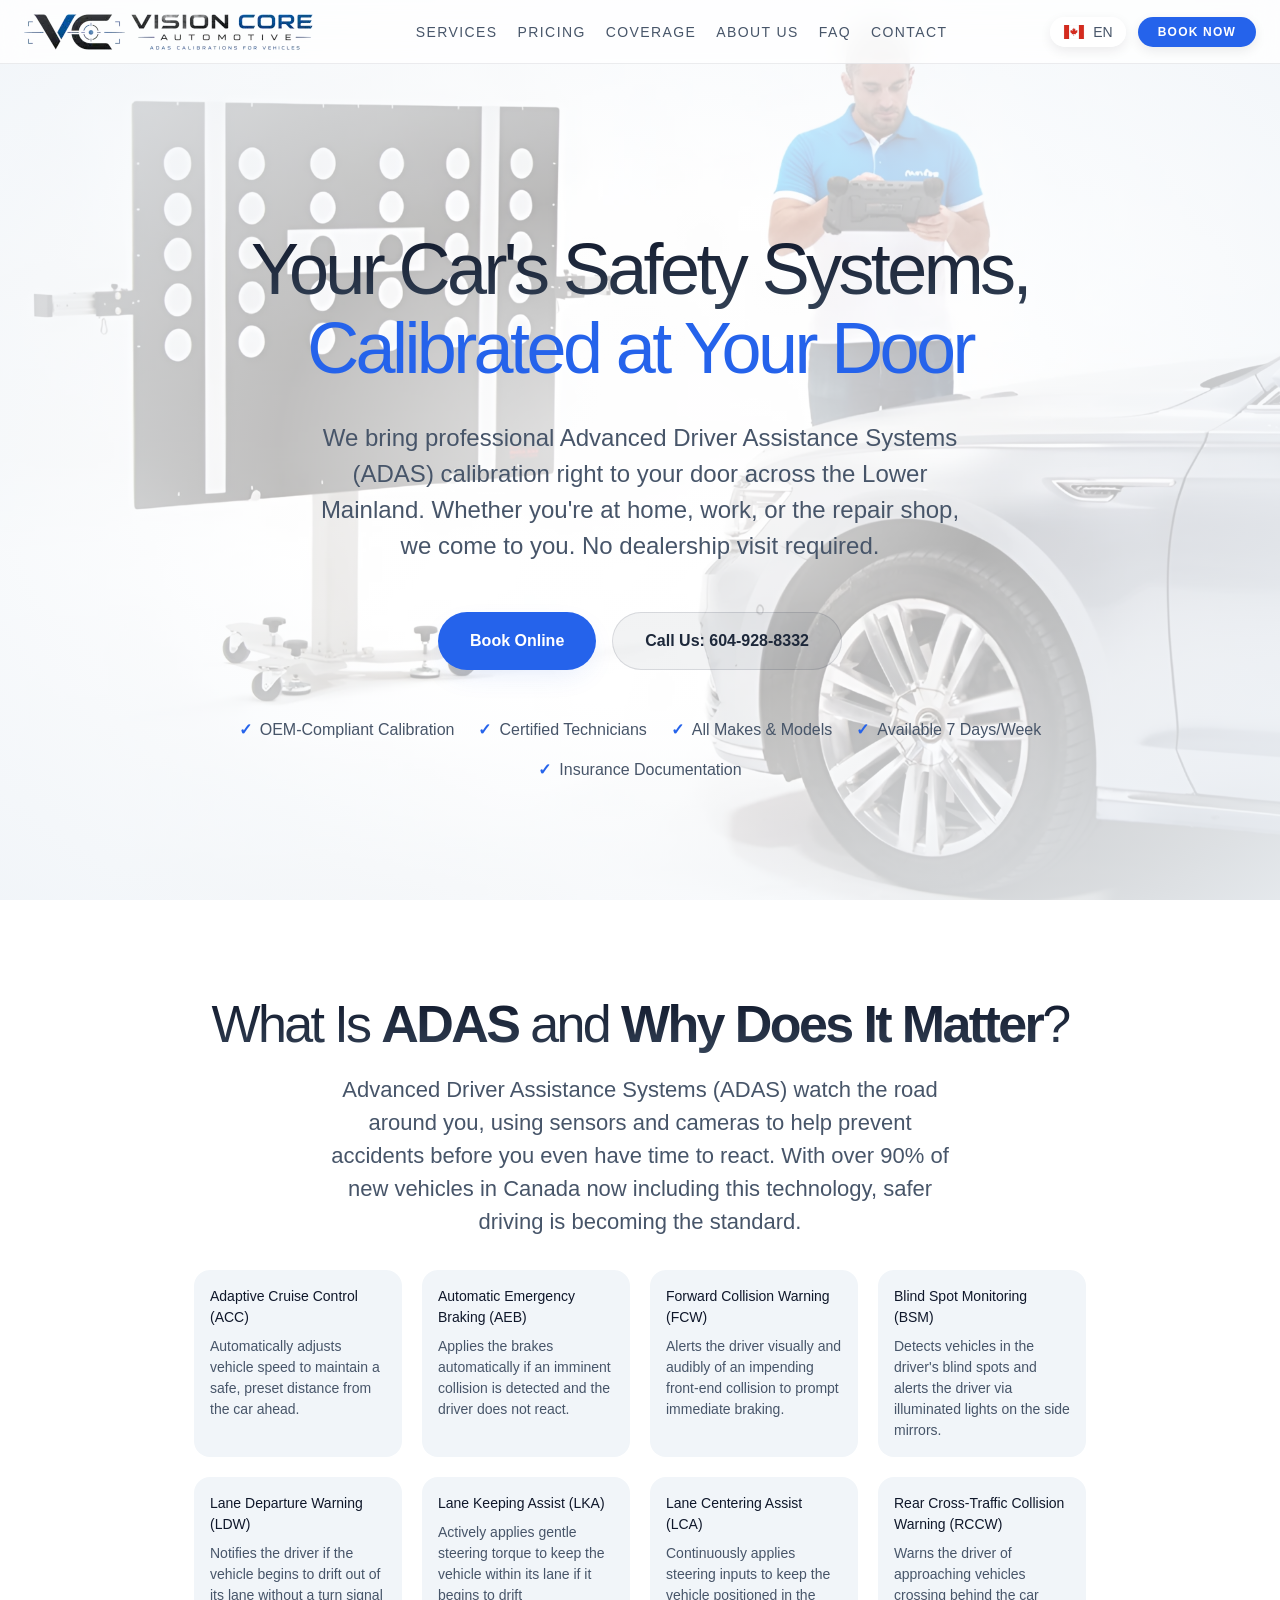
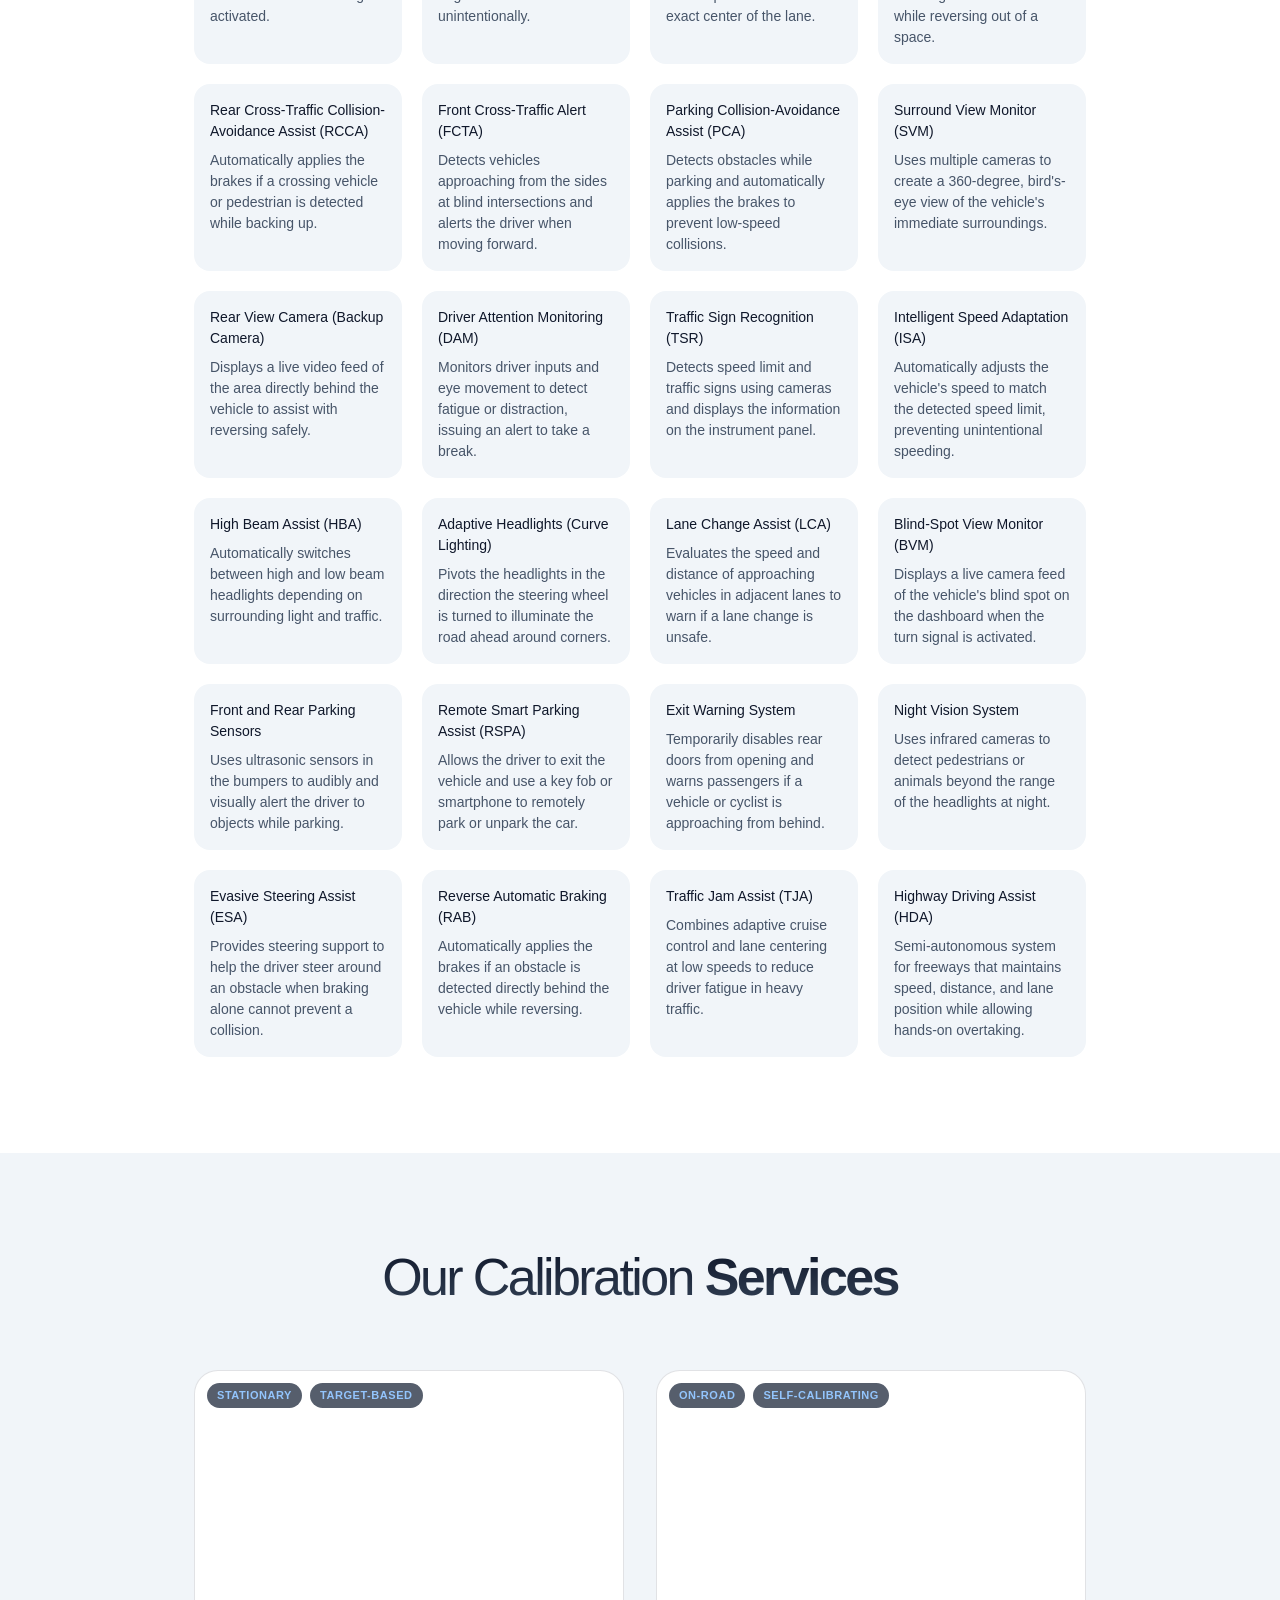
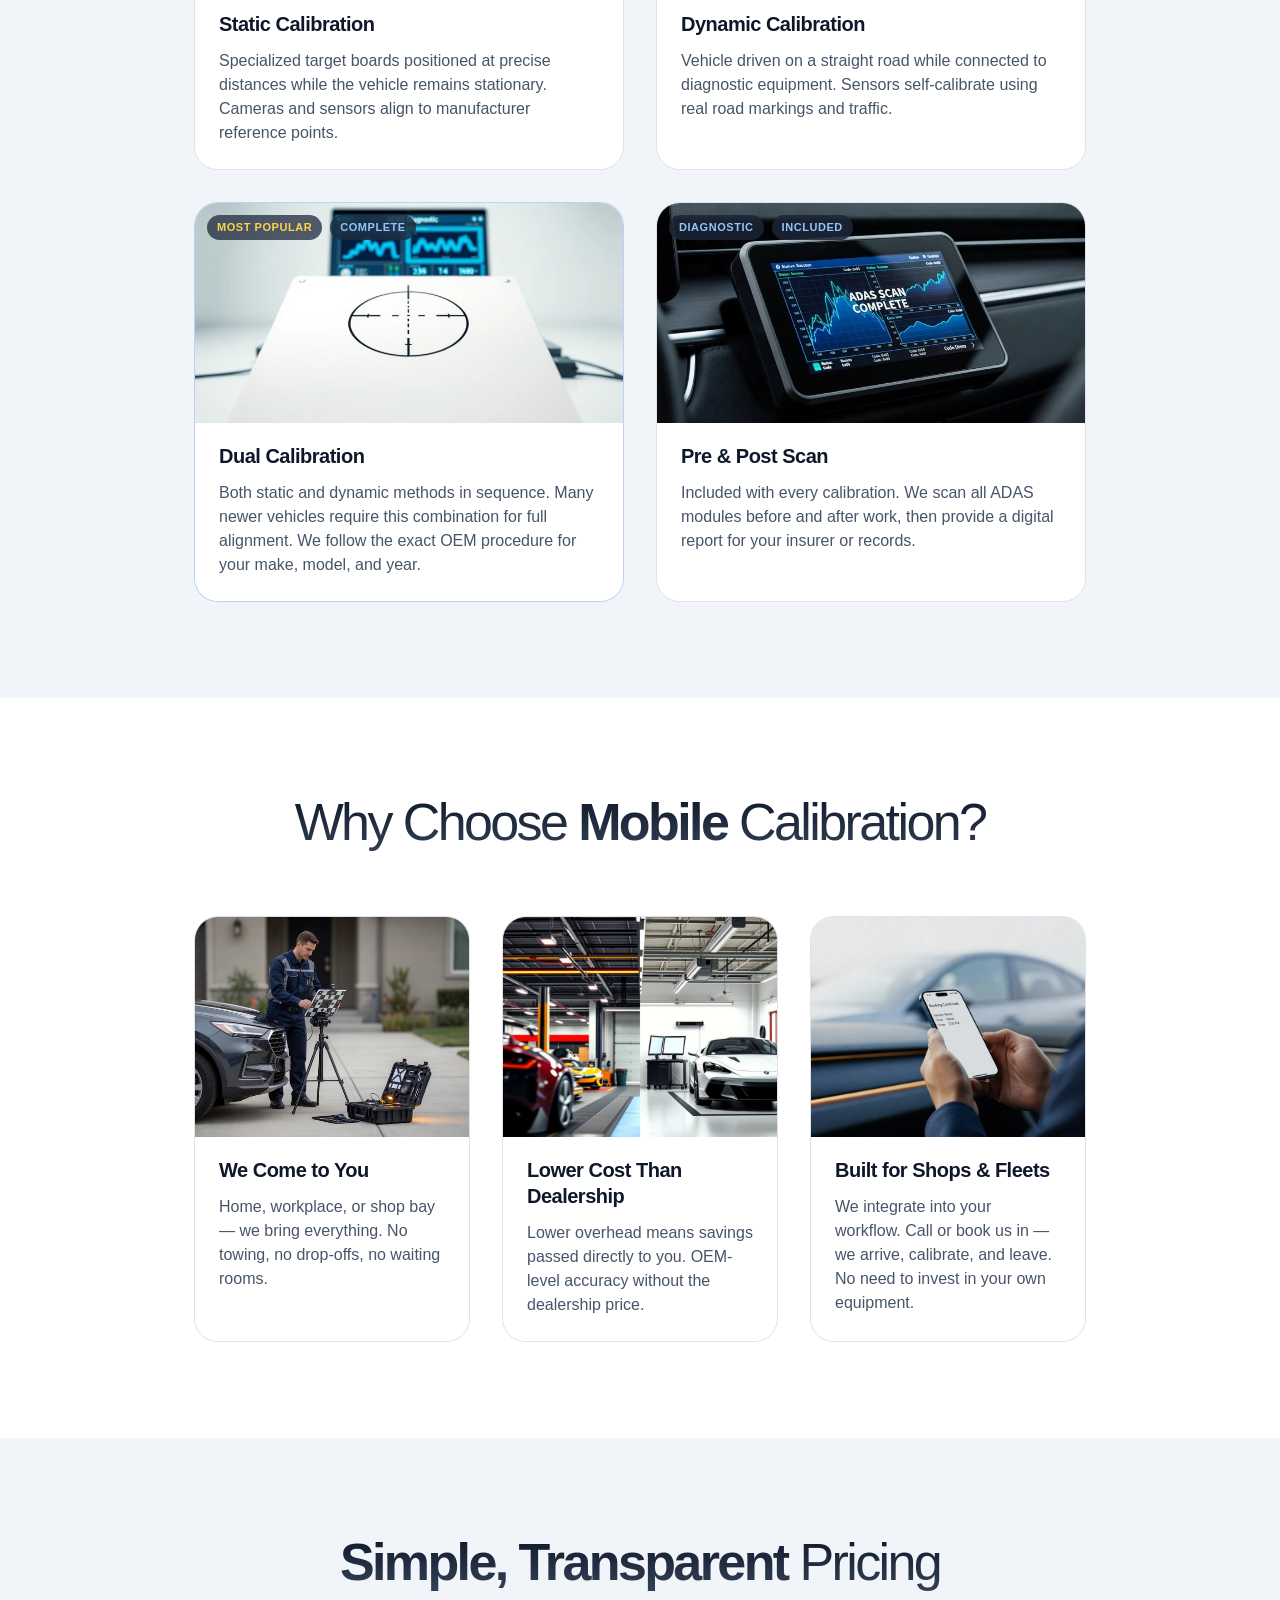
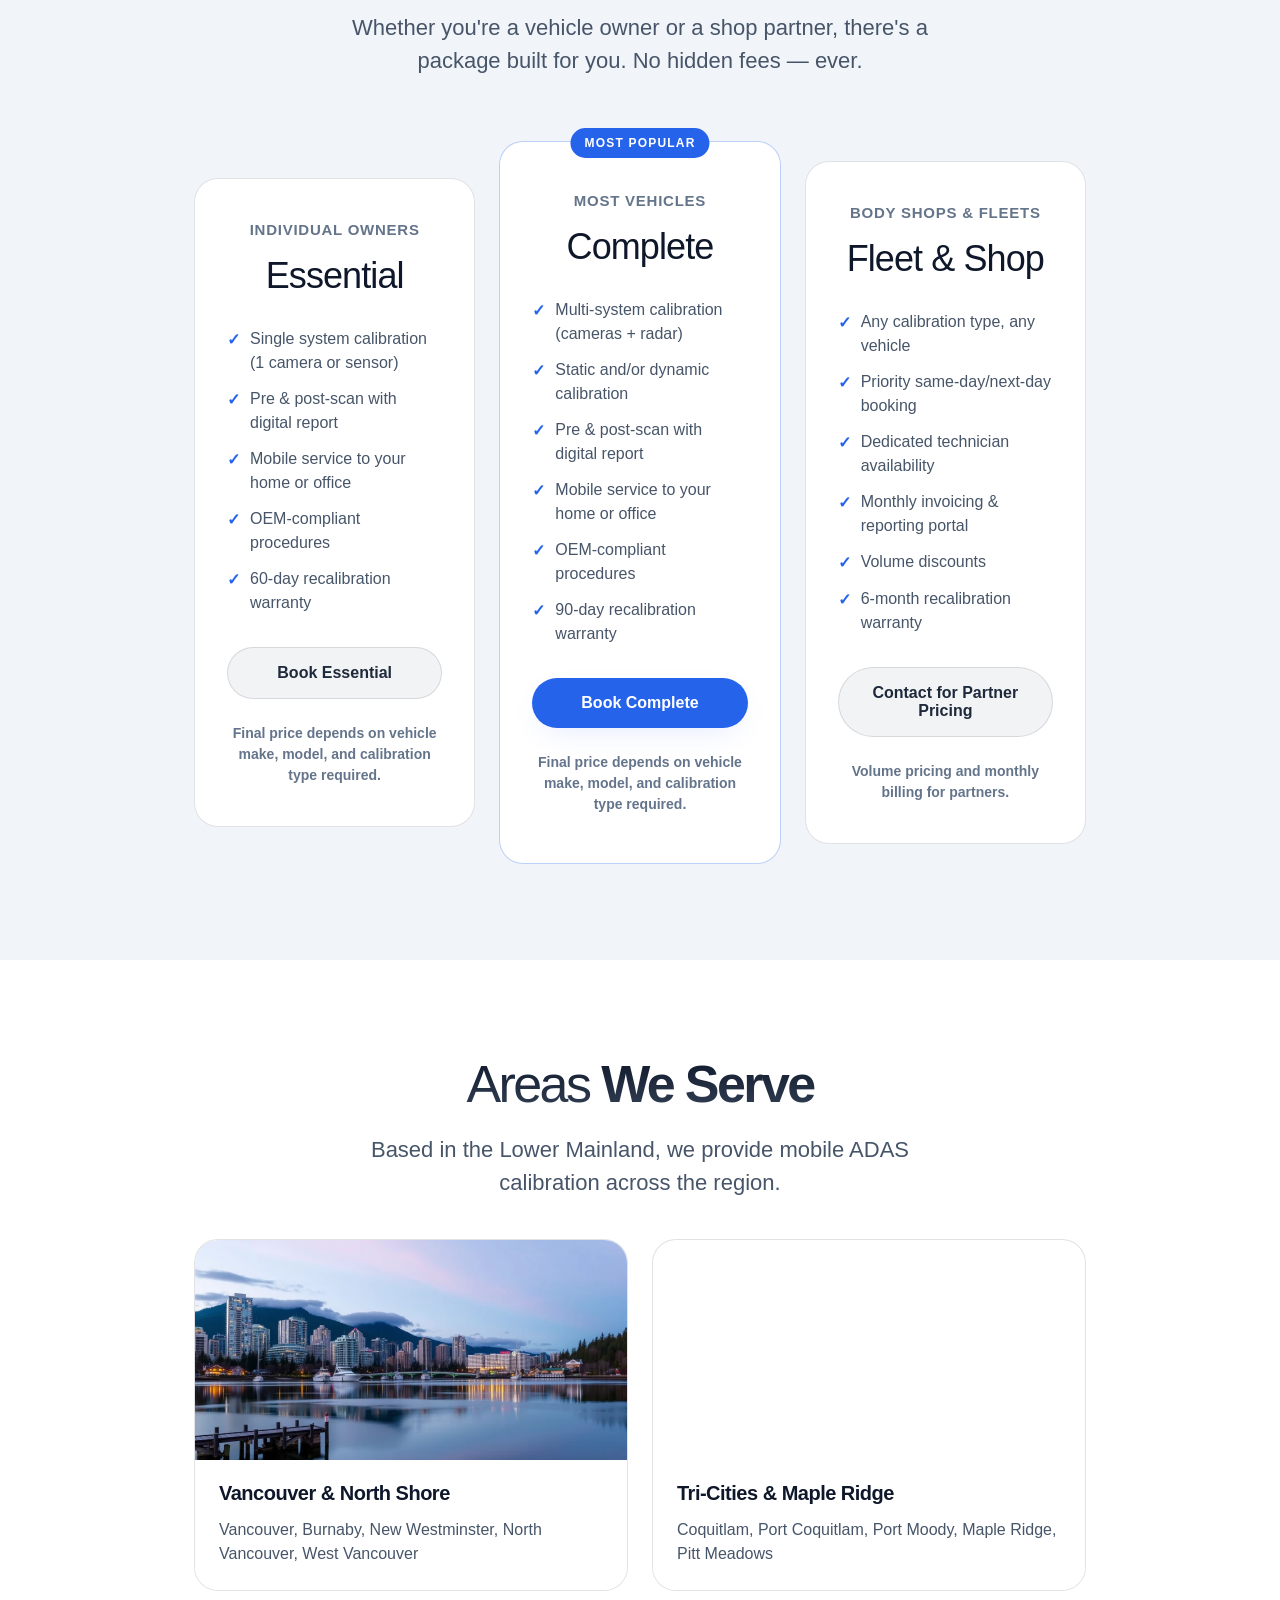
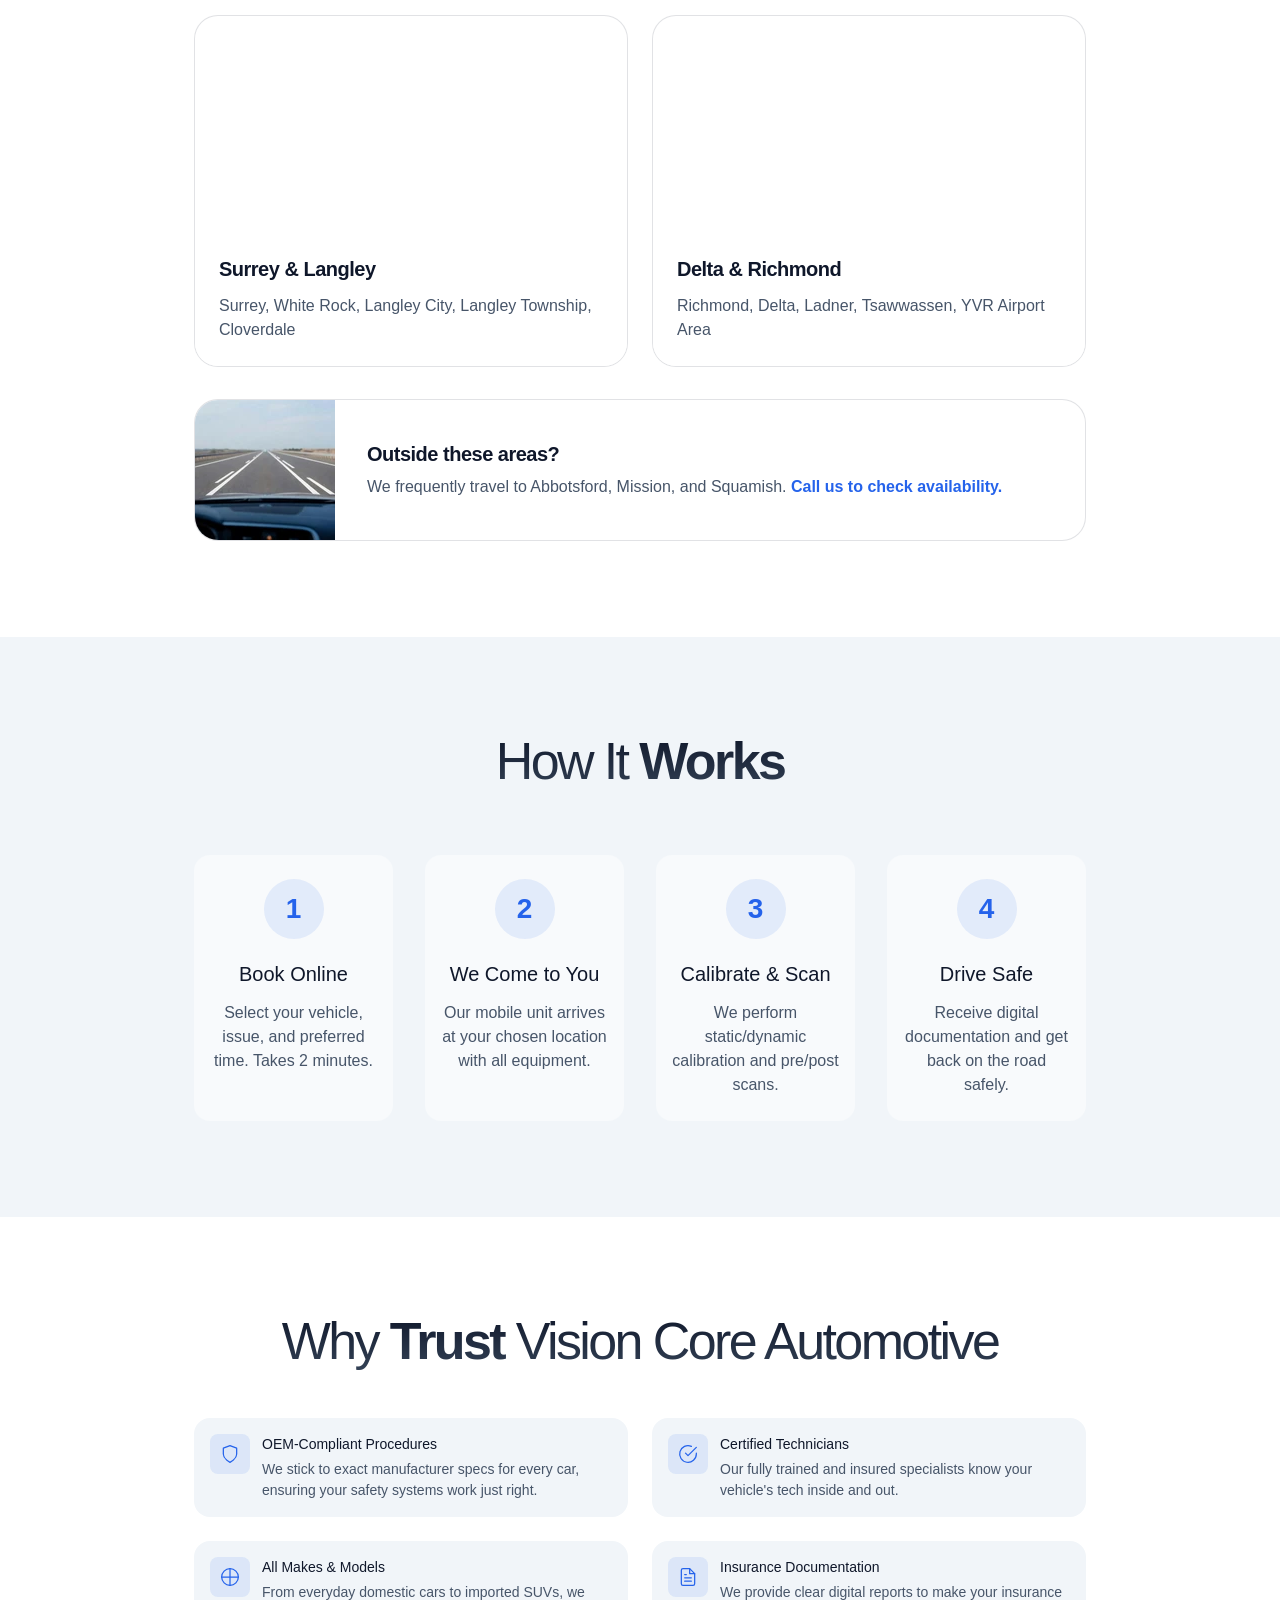
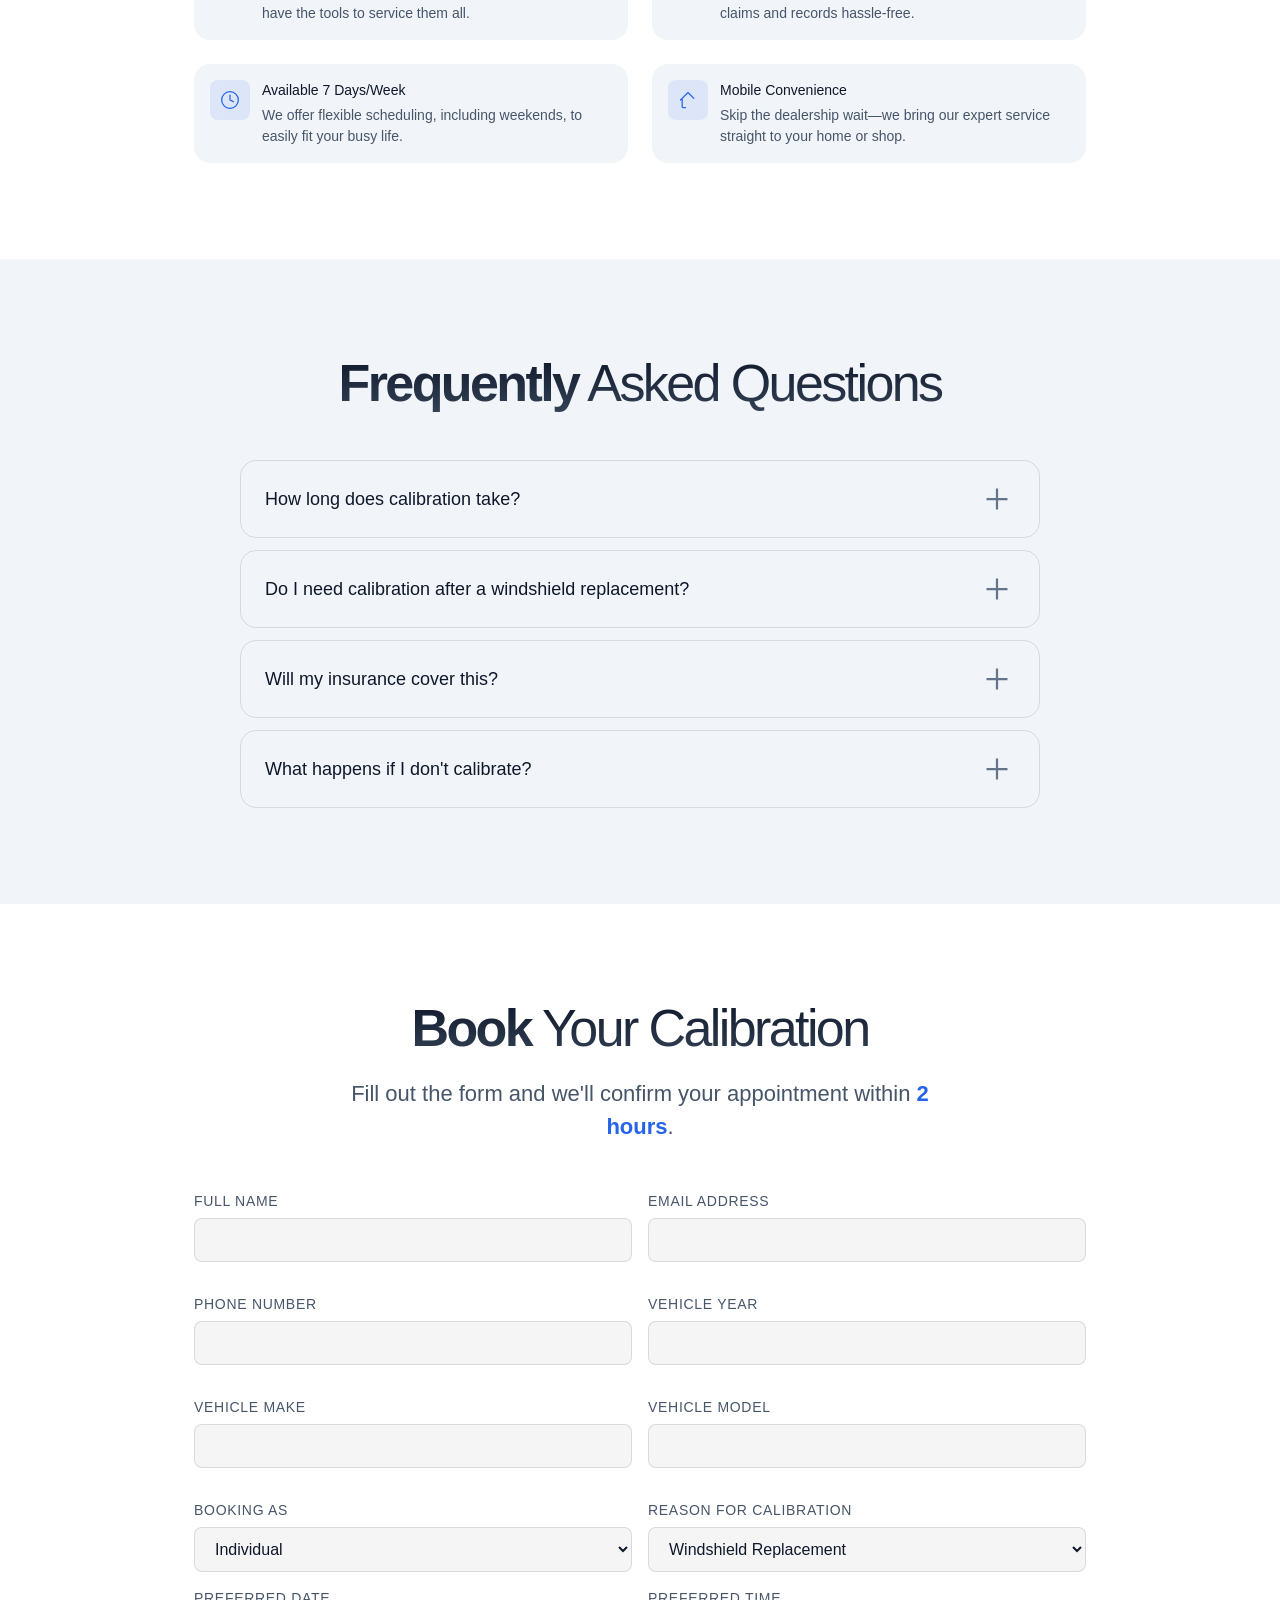
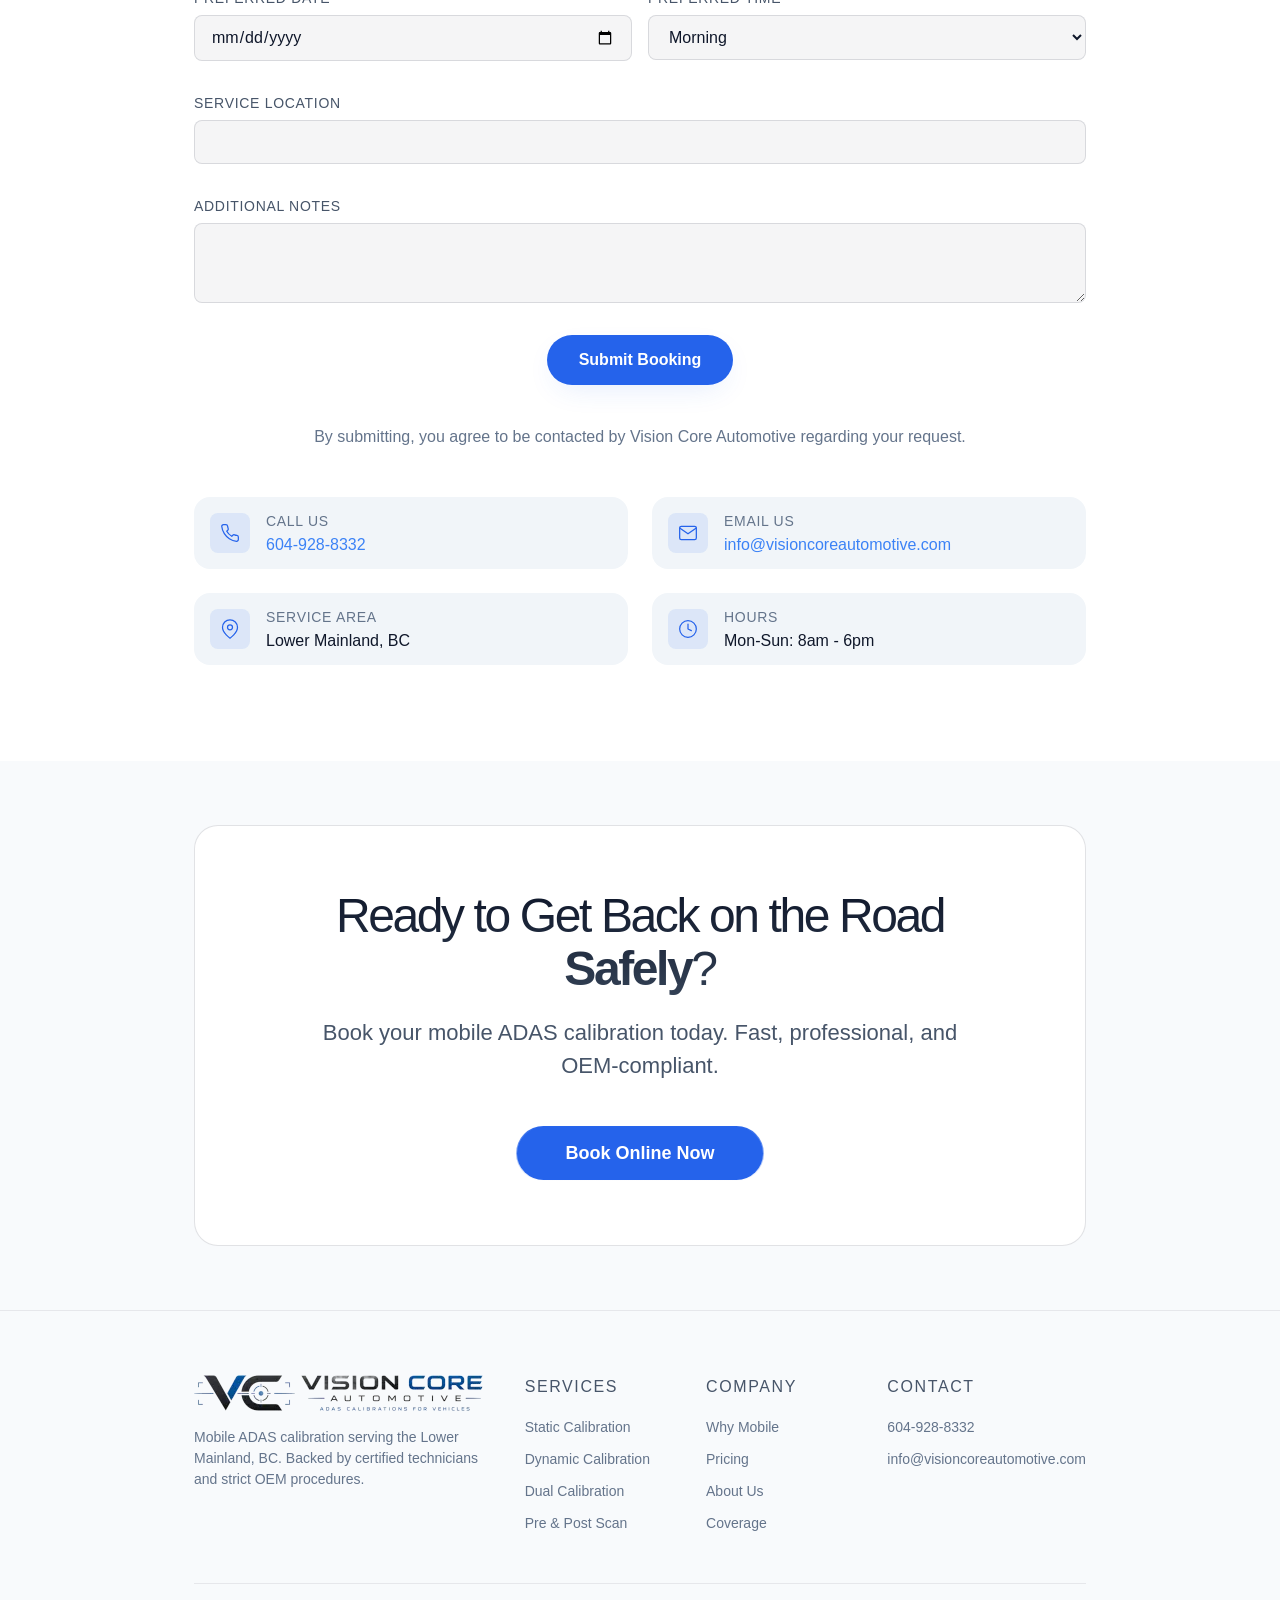
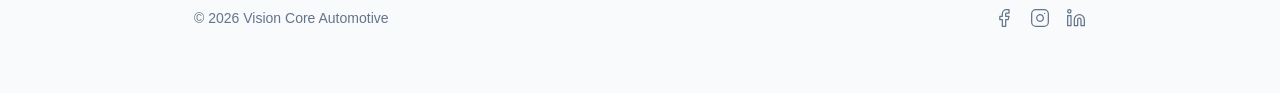
==== commit 541b0013: "meta update" ====
--- a/indexx.html
+++ b/indexx.html
@@ -18,7 +18,7 @@
     <meta name="viewport" content="width=device-width, initial-scale=1.0" />
     <meta
       name="description"
-      content="Vision Core Automotive provides professional mobile ADAS calibration services across the Lower Mainland, BC. We come to your home, work, or repair shop. Book your calibration today."
+      content="Vision Core Automotive provides professional mobile ADAS calibration services across the Lower Mainland, Bristish Colombia (BC), Canada. We come to your home, work, or repair shop. Book your calibration today."
     />
     <meta name="apple-mobile-web-app-title" content="ADAS" />
     <title>
--- a/assets/css/style.css
+++ b/assets/css/style.css
@@ -1,1888 +1,15 @@
-/* @font-face {
-        font-family: "Inter";
-        src:
-          url("assets/fonts/InterVariable.woff2") format("woff2-variations"),
-          url("assets/fonts/InterVariable.woff2") format("woff2");
-        font-weight: 300 800;
-        font-style: normal;
-        font-display: swap;
-      } */
-:root {
-    --bg-base: #f8fafc;
-    --bg-container: #ffffff;
-    --bg-section-alt: #f1f5f9;
-    --bg-card: #ffffff;
-    --bg-nav: rgba(255, 255, 255, 0.8);
-
-    --accent-500: #2563eb;
-    --accent-400: #3b82f6;
-    --accent-300: #60a5fa;
-    --accent-glow: rgba(37, 99, 235, 0.15);
-    --accent-glow-subtle: rgba(37, 99, 235, 0.05);
-
-    --text-primary: #1e293b;
-    --text-secondary: #475569;
-    --text-tertiary: #64748b;
-    --text-heading: #0f172a;
-    --text-nav: #475569;
-    --text-nav-hover: #2563eb;
-
-    --border-subtle: rgba(15, 23, 42, 0.08);
-    --border-default: rgba(15, 23, 42, 0.12);
-    --border-hover: rgba(37, 99, 235, 0.4);
-    --border-accent: rgba(37, 99, 235, 0.3);
-    --border-accent-hover: rgba(37, 99, 235, 0.6);
-
-    --shadow-soft: 0 4px 12px rgba(0, 0, 0, 0.08);
-    --shadow-glow: 0 10px 30px -10px rgba(37, 99, 235, 0.15);
-
-    --gradient-text: linear-gradient(to bottom, #0f172a, #334155);
-    --gradient-cta-border: linear-gradient(180deg,
+.navbar-logo,a{text-decoration:none}.navbar-logo-text,body{color:var(--text-primary)}.mobile-nav a,.navbar-cta,.navbar-links a{letter-spacing:.1em;text-transform:uppercase}.card-tag,.mobile-nav a,.navbar-cta,.navbar-links a,.pricing-badge{text-transform:uppercase}:root{--bg-base:#f8fafc;--bg-container:#ffffff;--bg-section-alt:#f1f5f9;--bg-card:#ffffff;--bg-nav:rgba(255, 255, 255, 0.8);--accent-500:#2563eb;--accent-400:#3b82f6;--accent-300:#60a5fa;--accent-glow:rgba(37, 99, 235, 0.15);--accent-glow-subtle:rgba(37, 99, 235, 0.05);--text-primary:#1e293b;--text-secondary:#475569;--text-tertiary:#64748b;--text-heading:#0f172a;--text-nav:#475569;--text-nav-hover:#2563eb;--border-subtle:rgba(15, 23, 42, 0.08);--border-default:rgba(15, 23, 42, 0.12);--border-hover:rgba(37, 99, 235, 0.4);--border-accent:rgba(37, 99, 235, 0.3);--border-accent-hover:rgba(37, 99, 235, 0.6);--shadow-soft:0 4px 12px rgba(0, 0, 0, 0.08);--shadow-glow:0 10px 30px -10px rgba(37, 99, 235, 0.15);--gradient-text:linear-gradient(to bottom, #0f172a, #334155);--gradient-cta-border:linear-gradient(180deg,
             rgba(37, 99, 235, 1) 0%,
-            rgba(37, 99, 235, 0) 100%);
-    --gradient-aurora-1: conic-gradient(from 0deg at 50% 50%,
+            rgba(37, 99, 235, 0) 100%);--gradient-aurora-1:conic-gradient(from 0deg at 50% 50%,
             #2563eb,
             #3b82f6,
             #60a5fa,
-            #2563eb);
-    --gradient-aurora-2: conic-gradient(from 90deg at 50% 50%,
+            #2563eb);--gradient-aurora-2:conic-gradient(from 90deg at 50% 50%,
             #2563eb,
             #3b82f6,
             #60a5fa,
-            #2563eb);
-    --gradient-aurora-3: conic-gradient(from 180deg at 50% 50%,
+            #2563eb);--gradient-aurora-3:conic-gradient(from 180deg at 50% 50%,
             #2563eb,
             #3b82f6,
             #60a5fa,
-            #2563eb);
-
-    --blur-nav: 12px;
-    --blur-card: 0px;
-    --blur-aurora: 80px;
-    --radius-sm: 8px;
-    --radius-md: 12px;
-    --radius-lg: 16px;
-    --radius-xl: 24px;
-    --radius-full: 9999px;
-    --font-primary: "Inter", sans-serif;
-    --font-display: "Inter", sans-serif;
-    --ease-reveal: cubic-bezier(0.16, 1, 0.3, 1);
-    --duration-reveal: 0.8s;
-    --duration-fast: 150ms;
-    --duration-normal: 300ms;
-    --duration-slow: 500ms;
-}
-
-*,
-*::before,
-*::after {
-    margin: 0;
-    padding: 0;
-    box-sizing: border-box;
-}
-
-html {
-    scroll-behavior: smooth;
-    -webkit-font-smoothing: antialiased;
-    -moz-osx-font-smoothing: grayscale;
-}
-
-body {
-    font-family: var(--font-primary);
-    background-color: var(--bg-base);
-    color: var(--text-primary);
-    line-height: 1.5;
-    overflow-x: hidden;
-}
-
-a {
-    text-decoration: none;
-    color: inherit;
-}
-
-img {
-    display: block;
-    max-width: 100%;
-}
-
-ul {
-    list-style: none;
-}
-
-.container {
-    max-width: 940px;
-    margin-left: auto;
-    margin-right: auto;
-    padding-left: 24px;
-    padding-right: 24px;
-}
-
-.gradient-text {
-    background: var(--gradient-text);
-    -webkit-background-clip: text;
-    background-clip: text;
-    -webkit-text-fill-color: transparent;
-}
-
-.reveal-on-scroll {
-    opacity: 0;
-    transform: translateY(30px);
-    transition:
-        opacity var(--duration-reveal) var(--ease-reveal),
-        transform var(--duration-reveal) var(--ease-reveal);
-}
-
-.reveal-on-scroll.revealed {
-    opacity: 1;
-    transform: translateY(0);
-}
-
-@media (prefers-reduced-motion: reduce) {
-    .reveal-on-scroll {
-        opacity: 1;
-        transform: none;
-        transition: none;
-    }
-
-    .aurora-blob {
-        animation: none !important;
-    }
-}
-
-/* NAVBAR */
-.navbar {
-    position: fixed;
-    top: 0;
-    left: 0;
-    width: 100%;
-    height: 64px;
-    background: var(--bg-nav);
-    backdrop-filter: blur(var(--blur-nav));
-    -webkit-backdrop-filter: blur(var(--blur-nav));
-    border-bottom: 1px solid var(--border-subtle);
-    z-index: 50;
-    display: flex;
-    align-items: center;
-    justify-content: center;
-}
-
-.navbar-inner {
-    max-width: 1280px;
-    width: 100%;
-    padding: 0 24px;
-    display: flex;
-    align-items: center;
-    justify-content: space-between;
-}
-
-.navbar-logo {
-    display: flex;
-    align-items: center;
-    text-decoration: none;
-}
-
-.navbar-logo picture,
-.navbar-logo img {
-    display: block;
-    height: 36px;
-    /* Adjust based on your navbar height */
-    width: auto;
-    max-width: 100%;
-}
-
-.navbar-logo svg {
-    width: 20px;
-    height: 20px;
-    stroke: var(--accent-500);
-}
-
-.navbar-logo-text {
-    font-family: var(--font-display);
-    font-size: 18px;
-    font-weight: 500;
-    color: var(--text-primary);
-}
-
-.navbar-links {
-    display: flex;
-    align-items: center;
-    gap: 20px;
-}
-
-.navbar-links a {
-    font-size: 14px;
-    font-weight: 500;
-    text-transform: uppercase;
-    letter-spacing: 0.1em;
-    color: var(--text-nav);
-    transition: color var(--duration-fast) ease;
-}
-
-.navbar-links a:hover {
-    color: var(--text-nav-hover);
-}
-
-/* LANGUAGE DROPDOWN */
-.lang-dropdown {
-    position: relative;
-}
-
-.lang-btn {
-    font-family: var(--font-primary);
-    background: var(--bg-nav);
-    backdrop-filter: blur(var(--blur-nav));
-    -webkit-backdrop-filter: blur(var(--blur-nav));
-    border: 1px solid transparent;
-    padding: 6px 12px;
-    border-radius: var(--radius-full);
-    font-size: 14px;
-    font-weight: 500;
-    color: var(--text-secondary);
-    cursor: pointer;
-    display: flex;
-    align-items: center;
-    gap: 8px;
-    box-shadow: var(--shadow-soft);
-}
-
-.lang-btn svg {
-    width: 22px;
-    height: 14px;
-    stroke: currentColor;
-    fill: none;
-    stroke-width: 2;
-}
-
-.lang-btn .icon-wrap {
-    width: 22px;
-    height: 14px;
-    min-width: 0;
-    background: transparent;
-    display: flex;
-    align-items: center;
-    overflow: hidden;
-}
-
-.lang-menu {
-    position: absolute;
-    top: 120%;
-    right: 0;
-    background: #fff;
-    border: 1px solid var(--border-default);
-    border-radius: var(--radius-sm);
-    box-shadow: 0 4px 12px rgba(0, 0, 0, 0.05);
-    min-width: 140px;
-    /* CHANGED: slightly wider so "Français" fits nicely with the flag */
-    display: none;
-    flex-direction: column;
-    overflow: hidden;
-    z-index: 10;
-    padding: 4px;
-    /* ADDED: gives breathing room inside the dropdown */
-}
-
-.lang-menu.open {
-    display: flex;
-}
-
-.lang-menu button {
-    background: none;
-    border: none;
-    padding: 8px 12px;
-    text-align: left;
-    font-size: 16px;
-    font-weight: 400;
-    color: var(--text-secondary);
-    cursor: pointer;
-    border-radius: 4px;
-    /* ADDED: matches the radius of the dropdown padding */
-    display: flex;
-    /* ADDED: aligns the flag and text */
-    align-items: center;
-    /* ADDED: vertically centers the flag */
-    gap: 8px;
-    /* ADDED: space between flag and text */
-    transition:
-        background 0.2s ease,
-        color 0.2s ease;
-    /* ADDED: smooth hover */
-}
-
-.lang-menu button:hover {
-    background: var(--accent-glow);
-    color: var(--accent-500);
-}
-
-.lang-menu .icon-wrap {
-    width: 22px;
-    height: auto;
-    min-width: 22px;
-    background: transparent;
-    overflow: hidden;
-    display: flex;
-    align-items: center;
-    justify-content: center;
-}
-
-.lang-menu .icon-wrap svg {
-    width: 100%;
-    height: 100%;
-    stroke: none;
-    /* Ensures the SVG flag isn't overwritten by your global button svg rules */
-}
-
-.navbar-cta {
-    font-family: var(--font-primary);
-    font-size: 12px;
-    font-weight: 700;
-    text-transform: uppercase;
-    letter-spacing: 0.1em;
-    background: var(--accent-500);
-    color: #ffffff;
-    padding: 8px 20px;
-    border-radius: var(--radius-full);
-    border: none;
-    cursor: pointer;
-    box-shadow: var(--shadow-soft);
-    transition: background var(--duration-fast) ease;
-}
-
-.navbar-cta:hover {
-    background: var(--accent-400);
-}
-
-.navbar-right {
-    display: flex;
-    align-items: center;
-    gap: 12px;
-}
-
-.navbar-mobile-toggle {
-    display: none;
-    background: none;
-    border: none;
-    cursor: pointer;
-    padding: 4px;
-}
-
-.navbar-mobile-toggle svg {
-    width: 24px;
-    height: 24px;
-    stroke: var(--text-primary);
-}
-
-.mobile-nav {
-    display: none;
-    position: fixed;
-    top: 64px;
-    left: 0;
-    width: 100%;
-    background: rgba(255, 255, 255, 0.95);
-    backdrop-filter: blur(16px);
-    -webkit-backdrop-filter: blur(16px);
-    border-bottom: 1px solid var(--border-subtle);
-    z-index: 49;
-    padding: 24px;
-    flex-direction: column;
-    gap: 20px;
-}
-
-.mobile-nav.open {
-    display: flex;
-}
-
-.mobile-nav a {
-    font-size: 14px;
-    font-weight: 500;
-    text-transform: uppercase;
-    letter-spacing: 0.1em;
-    color: var(--text-nav);
-    padding: 8px 0;
-}
-
-.mobile-nav a:hover {
-    color: var(--text-nav-hover);
-}
-
-/* HERO */
-.hero {
-    min-height: 100vh;
-    padding-top: 128px;
-    padding-bottom: 80px;
-    position: relative;
-    overflow: hidden;
-    display: flex;
-    align-items: center;
-}
-
-.aurora-container {
-    position: absolute;
-    inset: 0;
-    z-index: 0;
-    pointer-events: none;
-    overflow: hidden;
-    /* Ensures image doesn't spill out */
-}
-
-.hero-bg-img {
-    width: 100%;
-    height: 100%;
-    object-fit: cover;
-    /* Acts like background-size: cover */
-    object-position: center;
-}
-
-.hero-overlay {
-    position: absolute;
-    inset: 0;
-    /* Creates a soft white glow in the middle, fading to a light gray at edges */
-    background: radial-gradient(ellipse at center,
-            rgba(255, 255, 255, 0.9) 0%,
-            rgba(255, 255, 255, 0.7) 40%,
-            rgba(241, 245, 249, 0.95) 100%);
-    z-index: 1;
-}
-
-.hero-content {
-    position: relative;
-    z-index: 2;
-    max-width: 896px;
-    margin: 0 auto;
-    padding: 64px 24px 0;
-}
-
-.hero-headline {
-    font-family: var(--font-display);
-    font-weight: 300;
-    font-size: 72px;
-    line-height: 1.1;
-    letter-spacing: -0.05em;
-    text-align: center;
-}
-
-.hero-headline .accent-word {
-    color: var(--accent-500);
-    -webkit-text-fill-color: var(--accent-500);
-}
-
-.hero-subtitle {
-    font-weight: 400;
-    font-size: 24px;
-    line-height: 1.5;
-    color: var(--text-secondary);
-    max-width: 640px;
-    margin: 32px auto 0;
-    text-align: center;
-}
-
-.hero-buttons {
-    display: flex;
-    gap: 16px;
-    justify-content: center;
-    margin-top: 48px;
-    flex-wrap: wrap;
-}
-
-/* BOLD CTAS */
-.btn-primary {
-    font-family: var(--font-primary);
-    font-size: 16px;
-    font-weight: 700;
-    background: var(--accent-500);
-    color: #ffffff;
-    padding: 16px 32px;
-    border-radius: var(--radius-full);
-    border: none;
-    cursor: pointer;
-    box-shadow: var(--shadow-glow);
-    transition: background var(--duration-normal) ease;
-    display: inline-flex;
-    align-items: center;
-    gap: 8px;
-}
-
-.btn-primary:hover {
-    background: var(--accent-400);
-}
-
-.btn-secondary {
-    font-family: var(--font-primary);
-    font-size: 16px;
-    font-weight: 700;
-    background: rgba(15, 23, 42, 0.05);
-    color: var(--text-primary);
-    padding: 16px 32px;
-    border-radius: var(--radius-full);
-    border: 1px solid var(--border-default);
-    cursor: pointer;
-    transition: background var(--duration-normal) ease;
-    display: inline-flex;
-    align-items: center;
-    gap: 8px;
-}
-
-.btn-secondary:hover {
-    background: rgba(15, 23, 42, 0.1);
-}
-
-.trust-badges {
-    display: flex;
-    flex-wrap: wrap;
-    gap: 16px 24px;
-    justify-content: center;
-    margin-top: 48px;
-}
-
-.trust-badge {
-    font-size: 16px;
-    font-weight: 500;
-    color: var(--text-secondary);
-    display: flex;
-    align-items: center;
-    gap: 8px;
-}
-
-.trust-badge .check {
-    color: var(--accent-500);
-    font-weight: 600;
-}
-
-/* SECTIONS */
-.section {
-    padding: 96px 0;
-}
-
-.section-alt {
-    background: var(--bg-section-alt);
-}
-
-.section-container {
-    background: var(--bg-container);
-}
-
-.section-title {
-    font-family: var(--font-display);
-    font-weight: 300;
-    font-size: 52px;
-    line-height: 1.1;
-    letter-spacing: -0.05em;
-    text-align: center;
-}
-
-.section-subtitle {
-    font-weight: 400;
-    font-size: 22px;
-    line-height: 1.5;
-    color: var(--text-secondary);
-    text-align: center;
-    max-width: 640px;
-    margin: 20px auto 0;
-}
-
-.section-title strong {
-    color: var(--accent-500);
-}
-
-.section-subtitle strong {
-    color: var(--accent-500);
-}
-
-/* GLASS / IMAGE CARDS */
-.glass-card {
-    background: var(--bg-card);
-    border-radius: var(--radius-xl);
-    border: 1px solid var(--border-default);
-    overflow: hidden;
-    transition:
-        border-color var(--duration-normal) ease,
-        transform var(--duration-slow) ease,
-        box-shadow var(--duration-normal) ease;
-    position: relative;
-    display: flex;
-    flex-direction: column;
-}
-
-.glass-card:hover {
-    border-color: var(--border-hover);
-    transform: translateY(-4px);
-    box-shadow: var(--shadow-glow);
-}
-
-.glass-card.featured {
-    border-color: var(--border-accent);
-}
-
-.glass-card.featured:hover {
-    border-color: var(--border-accent-hover);
-}
-
-.card-media {
-    position: relative;
-    width: 100%;
-    height: 220px;
-    z-index: 0;
-    overflow: visible;
-    /* Changed so tags don't get clipped */
-}
-
-.card-media img {
-    width: 100%;
-    height: 100%;
-    object-fit: cover;
-    transition: transform 0.5s ease;
-}
-
-.glass-card:hover .card-media img {
-    transform: scale(1.05);
-}
-
-/* CARD OVERLAY (Heading bottom-left, body text has dark blurred 40% area background, no border radius, no padding on background) */
-.card-overlay {
-    position: relative;
-    z-index: 1;
-    padding: 20px 24px 24px;
-    display: flex;
-    flex-direction: column;
-    gap: 12px;
-    background: #ffffff;
-    flex: 1;
-}
-
-.card-title {
-    color: var(--text-heading);
-    font-family: var(--font-display);
-    font-weight: 600;
-    font-size: 20px;
-    line-height: 1.3;
-    letter-spacing: -0.025em;
-    margin: 0;
-    text-align: left;
-}
-
-.card-description {
-    font-weight: 400;
-    font-size: 16px;
-    line-height: 1.5;
-    color: var(--text-secondary);
-    margin: 0;
-}
-
-/* CARD TAGS  */
-.card-tags {
-    position: absolute;
-    top: 12px;
-    left: 12px;
-    display: flex;
-    flex-wrap: wrap;
-    gap: 8px;
-    z-index: 2;
-}
-
-.card-tag {
-    font-size: 11px;
-    font-weight: 600;
-    text-transform: uppercase;
-    letter-spacing: 0.05em;
-    padding: 4px 10px;
-    border-radius: var(--radius-full);
-    background: rgba(30,
-            41,
-            59,
-            0.75);
-    /* Dark grey with slight transparency for blur */
-    color: #93c5fd;
-    /* Lighter shade of blue (blue-300) for better contrast */
-    backdrop-filter: blur(12px);
-    -webkit-backdrop-filter: blur(12px);
-}
-
-.card-tag.favorite {
-    background: rgba(30, 41, 59, 0.75);
-    /* Dark grey matching base tag */
-    color: #fcd34d;
-    /* Light yellow/amber for contrast on dark */
-}
-
-.grid-3 {
-    display: grid;
-    grid-template-columns: repeat(3, 1fr);
-    gap: 32px;
-    margin-top: 64px;
-}
-
-.grid-2 {
-    display: grid;
-    grid-template-columns: repeat(2, 1fr);
-    gap: 32px;
-    margin-top: 64px;
-}
-
-.grid-4 {
-    display: grid;
-    grid-template-columns: repeat(2, 2fr);
-    gap: 32px;
-    margin-top: 64px;
-}
-
-.feature-list {
-    display: grid;
-    grid-template-columns: repeat(4, 1fr);
-    gap: 20px;
-    margin-top: 32px;
-}
-
-.feature-item {
-    display: flex;
-    align-items: flex-start;
-    gap: 12px;
-    background: var(--bg-section-alt);
-    border-radius: var(--radius-lg);
-    padding: 16px;
-}
-
-.feature-item .icon-wrap {
-    width: 32px;
-    height: 32px;
-    min-width: 32px;
-    border-radius: var(--radius-sm);
-    background: rgba(37, 99, 235, 0.1);
-    display: flex;
-    align-items: center;
-    justify-content: center;
-    font-size: 14px;
-    font-weight: 600;
-    color: var(--accent-500);
-}
-
-.feature-item .text strong {
-    color: var(--text-heading);
-    font-weight: 500;
-    font-size: 14px;
-    display: block;
-    margin-bottom: 8px;
-}
-
-.feature-item .text span {
-    color: var(--text-secondary);
-    font-size: 14px;
-    line-height: 1.5;
-    display: block;
-}
-
-.callout {
-    background: var(--bg-card);
-    border: 1px solid var(--border-default);
-    border-radius: var(--radius-xl);
-    padding: 0;
-    margin-top: 40px;
-    display: flex;
-    align-items: stretch;
-    gap: 0;
-    overflow: hidden;
-    transition:
-        border-color var(--duration-normal) ease,
-        transform var(--duration-slow) ease,
-        box-shadow var(--duration-normal) ease;
-}
-
-.callout:hover {
-    border-color: var(--border-hover);
-    transform: translateY(-4px);
-    box-shadow: var(--shadow-glow);
-}
-
-.callout-image {
-    width: 140px;
-    min-width: 140px;
-    aspect-ratio: 1 / 1;
-    overflow: hidden;
-    flex-shrink: 0;
-}
-
-.callout-image img {
-    width: 100%;
-    height: 100%;
-    object-fit: cover;
-    transition: transform 0.5s ease;
-}
-
-.callout:hover .callout-image img {
-    transform: scale(1.05);
-}
-
-.callout-text-wrapper {
-    flex: 1;
-    display: flex;
-    flex-direction: column;
-    justify-content: center;
-    padding: 24px 32px;
-    gap: 8px;
-}
-
-.callout-heading {
-    font-family: var(--font-display);
-    font-weight: 600;
-    font-size: 20px;
-    line-height: 1.3;
-    color: var(--text-heading);
-    letter-spacing: -0.025em;
-    margin: 0;
-}
-
-.callout-body {
-    font-size: 16px;
-    color: var(--text-secondary);
-    line-height: 1.5;
-    margin: 0;
-}
-
-.callout-body strong {
-    color: var(--accent-500);
-    font-weight: 600;
-}
-
-.callout p {
-    color: var(--text-secondary);
-    line-height: 1.5;
-}
-
-.callout p strong {
-    color: var(--accent-500);
-    font-weight: 600;
-}
-
-/* TRIGGER CARDS */
-.trigger-grid {
-    display: grid;
-    grid-template-columns: repeat(3, 1fr);
-    gap: 24px;
-    margin-top: 48px;
-}
-
-.trigger-card {
-    background: var(--bg-card);
-    border: 1px solid var(--border-default);
-    border-radius: var(--radius-xl);
-    overflow: hidden;
-    transition:
-        border-color var(--duration-normal) ease,
-        transform var(--duration-slow) ease,
-        box-shadow var(--duration-normal) ease;
-    position: relative;
-    display: flex;
-    flex-direction: column;
-}
-
-.trigger-card:hover {
-    border-color: var(--border-hover);
-    transform: translateY(-4px);
-    box-shadow: var(--shadow-glow);
-}
-
-/* PRICING CARDS */
-.pricing-grid {
-    display: grid;
-    grid-template-columns: repeat(3, 1fr);
-    gap: 24px;
-    margin-top: 64px;
-    align-items: center;
-    justify-items: center;
-}
-
-/* Centered horizontal axis */
-.pricing-card {
-    background: var(--bg-card);
-    border-radius: var(--radius-xl);
-    border: 1px solid var(--border-default);
-    padding: 40px 32px;
-    transition:
-        border-color var(--duration-normal) ease,
-        transform var(--duration-slow) ease;
-    position: relative;
-    width: 100%;
-}
-
-.pricing-card:hover {
-    border-color: var(--border-hover);
-    transform: translateY(-4px);
-    box-shadow: var(--shadow-glow);
-}
-
-.pricing-card.featured {
-    border-color: var(--border-accent);
-    padding-top: 48px;
-    padding-bottom: 48px;
-}
-
-.pricing-card.featured:hover {
-    border-color: var(--border-accent-hover);
-}
-
-.pricing-badge {
-    position: absolute;
-    top: -14px;
-    left: 50%;
-    transform: translateX(-50%);
-    font-size: 12px;
-    font-weight: 700;
-    text-transform: uppercase;
-    letter-spacing: 0.1em;
-    background: var(--accent-500);
-    color: #ffffff;
-    padding: 6px 14px;
-    border-radius: var(--radius-full);
-    text-align: center;
-    font-family: var(--font-display);
-}
-
-.pricing-best {
-    font-size: 15px;
-    color: var(--text-tertiary);
-    text-transform: uppercase;
-    letter-spacing: 0.05em;
-    margin-bottom: 8px;
-    text-align: center;
-    font-weight: 600;
-    font-family: var(--font-display);
-}
-
-/* Text aligned in middle */
-.pricing-name {
-    font-family: var(--font-display);
-    font-weight: 300;
-    font-size: 36px;
-    color: var(--text-heading);
-    letter-spacing: -0.025em;
-    margin-bottom: 16px;
-    text-align: center;
-}
-
-.pricing-price {
-    font-family: var(--font-display);
-    font-weight: 300;
-    font-size: 40px;
-    color: var(--text-heading);
-    letter-spacing: -0.03em;
-    text-align: center;
-}
-
-.pricing-price .currency {
-    font-size: 20px;
-    vertical-align: top;
-    color: var(--text-secondary);
-}
-
-.pricing-price .period {
-    font-size: 14px;
-    color: var(--text-tertiary);
-    font-weight: 400;
-}
-
-.pricing-note {
-    font-size: 14px;
-    color: var(--text-tertiary);
-    margin-top: 24px;
-    line-height: 1.5;
-    text-align: center;
-    font-family: var(--font-primary);
-    font-weight: 600;
-}
-
-.pricing-features {
-    margin-top: 24px;
-    display: flex;
-    flex-direction: column;
-    gap: 12px;
-}
-
-.pricing-features li {
-    font-size: 16px;
-    color: var(--text-secondary);
-    display: flex;
-    align-items: flex-start;
-    gap: 10px;
-    line-height: 1.5;
-}
-
-.pricing-features li .check {
-    color: var(--accent-500);
-    font-weight: 700;
-    flex-shrink: 0;
-    margin-top: 1px;
-}
-
-.pricing-cta {
-    margin-top: 32px;
-}
-
-.pricing-cta .btn-primary,
-.pricing-cta .btn-secondary {
-    width: 100%;
-    justify-content: center;
-}
-
-.coverage-grid {
-    display: grid;
-    grid-template-columns: repeat(2, 1fr);
-    gap: 24px;
-    margin-top: 40px;
-}
-
-.coverage-card {
-    background: var(--bg-card);
-    border: 1px solid var(--border-default);
-    border-radius: var(--radius-lg);
-    padding: 24px;
-    transition: border-color var(--duration-normal) ease;
-}
-
-.coverage-card:hover {
-    border-color: var(--border-hover);
-}
-
-.coverage-card .emoji {
-    font-size: 20px;
-    margin-bottom: 8px;
-}
-
-.coverage-card h4 {
-    font-size: 16px;
-    font-weight: 500;
-    color: var(--text-heading);
-    margin-bottom: 8px;
-}
-
-.coverage-card p {
-    font-size: 13px;
-    color: var(--text-secondary);
-    line-height: 1.5;
-}
-
-.steps-grid {
-    display: grid;
-    grid-template-columns: repeat(4, 1fr);
-    gap: 32px;
-    margin-top: 64px;
-}
-
-.step-card {
-    text-align: center;
-    background: var(--bg-base);
-    border-radius: var(--radius-lg);
-    padding: 24px 16px;
-}
-
-.step-number {
-    width: 60px;
-    height: 60px;
-    border-radius: var(--radius-full);
-    background: rgba(37, 99, 235, 0.1);
-    color: var(--accent-500);
-    font-size: 28px;
-    font-weight: 600;
-    display: flex;
-    align-items: center;
-    justify-content: center;
-    margin: 0 auto 20px;
-}
-
-.step-card h3 {
-    font-weight: 500;
-    font-size: 20px;
-    color: var(--text-heading);
-    margin-bottom: 12px;
-}
-
-.step-card p {
-    font-size: 16px;
-    color: var(--text-secondary);
-    line-height: 1.5;
-}
-
-.trust-grid {
-    display: grid;
-    grid-template-columns: repeat(2, 1fr);
-    gap: 24px;
-    margin-top: 48px;
-}
-
-.trust-item {
-    display: flex;
-    align-items: flex-start;
-    gap: 12px;
-    background: var(--bg-section-alt);
-    border-radius: var(--radius-lg);
-    padding: 16px;
-    min-height: 90px;
-}
-
-.trust-item .icon-wrap {
-    width: 40px;
-    height: 40px;
-    min-width: 40px;
-    border-radius: var(--radius-sm);
-    background: rgba(37, 99, 235, 0.1);
-    display: flex;
-    align-items: center;
-    justify-content: center;
-}
-
-.trust-item .icon-wrap svg {
-    width: 20px;
-    height: 20px;
-    stroke: var(--accent-500);
-    stroke-width: 1.5;
-    fill: none;
-    stroke-linecap: round;
-    stroke-linejoin: round;
-}
-
-.trust-item h3 {
-    font-weight: 500;
-    font-size: 14px;
-    color: var(--text-heading);
-    margin-bottom: 4px;
-}
-
-.trust-item p {
-    font-size: 14px;
-    color: var(--text-secondary);
-    line-height: 1.5;
-}
-
-.faq-list {
-    max-width: 800px;
-    margin: 48px auto 0;
-    display: flex;
-    flex-direction: column;
-    gap: 12px;
-}
-
-.faq-item {
-    border: 1px solid var(--border-default);
-    border-radius: var(--radius-lg);
-    overflow: hidden;
-    transition: border-color var(--duration-normal) ease;
-}
-
-.faq-item:hover {
-    border-color: var(--border-hover);
-}
-
-.faq-item.open {
-    border-color: var(--border-accent);
-}
-
-.faq-question {
-    width: 100%;
-    background: none;
-    border: none;
-    padding: 20px 24px;
-    font-family: var(--font-primary);
-    font-size: 18px;
-    font-weight: 500;
-    color: var(--text-heading);
-    cursor: pointer;
-    display: flex;
-    justify-content: space-between;
-    align-items: center;
-    text-align: left;
-    gap: 16px;
-}
-
-.faq-question:hover {
-    color: var(--accent-400);
-}
-
-.faq-question svg {
-    width: 36px;
-    height: 36px;
-    stroke: var(--text-tertiary);
-    stroke-width: 1.5;
-    fill: none;
-    flex-shrink: 0;
-    transition: transform var(--duration-normal) ease;
-}
-
-.faq-item.open .faq-question svg {
-    transform: rotate(45deg);
-    stroke: var(--accent-500);
-}
-
-.faq-answer {
-    max-height: 0;
-    overflow: hidden;
-    transition: max-height 0.4s ease;
-}
-
-.faq-answer-inner {
-    padding: 0 24px 20px;
-    font-size: 16px;
-    color: var(--text-secondary);
-    line-height: 1.5;
-}
-
-.form-grid {
-    display: grid;
-    grid-template-columns: 1fr;
-    gap: 48px;
-    margin-top: 48px;
-}
-
-.form-info {
-    display: grid;
-    grid-template-columns: repeat(2, 1fr);
-    gap: 24px;
-}
-
-.form-info-item {
-    display: flex;
-    align-items: center;
-    gap: 16px;
-    padding: 12px 16px;
-    border-radius: var(--radius-lg);
-    background: var(--bg-section-alt);
-}
-
-.form-info-item .icon-wrap {
-    width: 40px;
-    height: 40px;
-    min-width: 40px;
-    border-radius: var(--radius-sm);
-    background: rgba(37, 99, 235, 0.1);
-    display: flex;
-    align-items: center;
-    justify-content: center;
-}
-
-.form-info-item .icon-wrap svg {
-    width: 20px;
-    height: 20px;
-    stroke: var(--accent-500);
-    stroke-width: 1.5;
-    fill: none;
-    stroke-linecap: round;
-    stroke-linejoin: round;
-    background: none;
-}
-
-.form-info-item .label {
-    font-size: 14px;
-    color: var(--text-tertiary);
-    text-transform: uppercase;
-    letter-spacing: 0.05em;
-    font-weight: 500;
-    font-family: var(--font-primary);
-}
-
-.form-info-item .value {
-    font-size: 16px;
-    color: var(--text-heading);
-    font-weight: 500;
-    font-family: var(--font-primary);
-}
-
-.form-info-item .value a {
-    color: var(--accent-400);
-    font-family: var(--font-primary);
-}
-
-.booking-form {
-    display: flex;
-    flex-direction: column;
-    gap: 32px;
-}
-
-.form-row {
-    display: grid;
-    grid-template-columns: repeat(2, 1fr);
-    gap: 16px;
-}
-
-.form-group {
-    display: flex;
-    flex-direction: column;
-    gap: 6px;
-}
-
-.form-group label {
-    font-size: 14px;
-    font-weight: 500;
-    color: var(--text-secondary);
-    text-transform: uppercase;
-    letter-spacing: 0.05em;
-}
-
-.form-group input,
-.form-group select,
-.form-group textarea {
-    font-family: var(--font-primary);
-    font-size: 16px;
-    color: var(--text-heading);
-    background: rgba(15, 23, 42, 0.04);
-    border: 1px solid var(--border-default);
-    border-radius: var(--radius-sm);
-    padding: 12px 16px;
-    outline: none;
-    transition: border-color var(--duration-normal) ease;
-}
-
-.form-group input:focus,
-.form-group select:focus,
-.form-group textarea:focus {
-    border-color: var(--accent-500);
-}
-
-.form-group textarea {
-    resize: vertical;
-    min-height: 80px;
-}
-
-.form-group select {
-    cursor: pointer;
-}
-
-.form-group select option {
-    color: #1e293b;
-}
-
-.form-disclaimer {
-    font-size: 16px;
-    color: var(--text-tertiary);
-    margin-top: 8px;
-    line-height: 1.5;
-    font-weight: 400;
-    text-align: center;
-}
-
-.cta-section {
-    padding: 64px 0 64px;
-}
-
-.cta-container {
-    max-width: 896px;
-    margin: 0 auto;
-    padding: 64px;
-    border-radius: var(--radius-xl);
-    border: 1px solid var(--border-default);
-    background: var(--bg-card);
-    text-align: center;
-}
-
-.cta-headline {
-    font-family: var(--font-display);
-    font-weight: 300;
-    font-size: 48px;
-    line-height: 1.1;
-    letter-spacing: -0.05em;
-}
-
-.cta-subtitle {
-    font-weight: 400;
-    font-size: 22px;
-    line-height: 1.5;
-    color: var(--text-secondary);
-    max-width: 640px;
-    margin: 20px auto 0;
-}
-
-.cta-button-wrapper {
-    margin-top: 44px;
-    display: inline-flex;
-    border-radius: var(--radius-full);
-    padding: 1px;
-    background: var(--gradient-cta-border);
-}
-
-.cta-button {
-    font-size: 18px;
-    font-weight: 700;
-    background: var(--accent-500);
-    color: #ffffff;
-    padding: 16px 48px;
-    border-radius: var(--radius-full);
-    border: none;
-    cursor: pointer;
-    transition: background var(--duration-normal) ease;
-}
-
-.cta-button:hover {
-    background: var(--accent-400);
-}
-
-.footer {
-    border-top: 1px solid var(--border-subtle);
-    padding: 64px 0;
-    background: var(--bg-base);
-}
-
-.footer h1 {
-    font-size: 16px;
-    font-weight: 500;
-    text-transform: uppercase;
-    letter-spacing: 0.1em;
-    color: var(--text-secondary);
-    margin-bottom: 16px;
-}
-
-.footer-grid {
-    display: grid;
-    grid-template-columns: 2fr 1fr 1fr 1fr;
-    gap: 32px;
-}
-
-.footer-brand p {
-    font-size: 14px;
-    color: var(--text-tertiary);
-    margin-top: 16px;
-    line-height: 1.5;
-}
-
-.footer-links {
-    display: flex;
-    flex-direction: column;
-    gap: 8px;
-}
-
-.footer-links a {
-    font-size: 14px;
-    color: var(--text-tertiary);
-    transition: color var(--duration-fast) ease;
-}
-
-.footer-links a:hover {
-    color: var(--text-heading);
-}
-
-.footer-bottom {
-    border-top: 1px solid var(--border-subtle);
-    margin-top: 48px;
-    padding-top: 24px;
-    display: flex;
-    justify-content: space-between;
-    align-items: center;
-}
-
-.footer-copyright {
-    font-size: 14px;
-    color: var(--text-tertiary);
-}
-
-.footer-socials {
-    display: flex;
-    gap: 16px;
-}
-
-.footer-socials a {
-    display: flex;
-    align-items: center;
-    justify-content: center;
-}
-
-.footer-socials svg {
-    width: 20px;
-    height: 20px;
-    stroke: var(--text-tertiary);
-    fill: none;
-    stroke-width: 1.5;
-    stroke-linecap: round;
-    stroke-linejoin: round;
-    transition: stroke var(--duration-fast) ease;
-}
-
-.footer-socials a:hover svg {
-    stroke: var(--text-heading);
-}
-
-.mobile-sticky-cta {
-    display: none;
-    position: fixed;
-    bottom: 0;
-    left: 0;
-    width: 100%;
-    z-index: 40;
-    padding: 12px 16px;
-    background: rgba(255, 255, 255, 0.95);
-    backdrop-filter: blur(12px);
-    -webkit-backdrop-filter: blur(12px);
-    border-top: 1px solid var(--border-subtle);
-}
-
-/* RESPONSIVE */
-@media (max-width: 1023px) {
-    .footer-grid {
-        grid-template-columns: 2fr 1fr 1fr;
-    }
-
-    .grid-4 {
-        grid-template-columns: repeat(2, 1fr);
-    }
-
-    .steps-grid {
-        grid-template-columns: repeat(2, 1fr);
-    }
-
-    .trigger-grid {
-        grid-template-columns: repeat(2, 1fr);
-    }
-
-    .navbar-logo picture,
-    .navbar-logo img {
-        display: block;
-        height: 36px;
-        /* Adjust based on your navbar height */
-        width: auto;
-        max-width: 100%;
-    }
-}
-
-@media (max-width: 1010px) {
-    .navbar-inner {
-        padding: 0 16px;
-    }
-
-    .navbar-links {
-        display: none;
-    }
-
-    .navbar-cta {
-        display: none;
-    }
-
-    .navbar-mobile-toggle {
-        display: block;
-    }
-
-    .navbar-logo img {
-        display: block;
-        height: 26px;
-        /* Adjust based on your navbar height */
-        width: auto;
-        max-width: 100%;
-    }
-}
-
-@media (max-width: 767px) {
-    .container {
-        padding-left: 24px;
-        padding-right: 24px;
-    }
-
-    .navbar-inner {
-        padding: 0 16px;
-    }
-
-    .navbar-links {
-        display: none;
-    }
-
-    .navbar-cta {
-        display: none;
-    }
-
-    .navbar-logo img {
-        height: 26px;
-    }
-
-    .navbar-mobile-toggle {
-        display: block;
-    }
-
-    .hero-headline {
-        font-size: 40px;
-        margin-top: -40px;
-    }
-
-    .hero-subtitle {
-        font-size: 18px;
-    }
-
-    .section-title {
-        font-size: 32px;
-    }
-
-    .section-title strong {
-        color: var(--accent-500);
-    }
-
-    .section-subtitle {
-        font-size: 18px;
-    }
-
-    .grid-3,
-    .grid-2,
-    .grid-4 {
-        grid-template-columns: 1fr;
-    }
-
-    .trigger-grid {
-        grid-template-columns: 1fr;
-    }
-
-    .pricing-grid {
-        grid-template-columns: 1fr;
-    }
-
-    .pricing-grid .pricing-card.featured {
-        order: -1;
-    }
-
-    .steps-grid {
-        grid-template-columns: 1fr;
-    }
-
-    .feature-list {
-        grid-template-columns: 1fr;
-    }
-
-    .coverage-grid {
-        grid-template-columns: 1fr;
-    }
-
-    .trust-grid {
-        grid-template-columns: 1fr;
-    }
-
-    .form-grid {
-        grid-template-columns: 1fr;
-    }
-
-    .form-info {
-        grid-template-columns: 1fr;
-    }
-
-    .form-row {
-        grid-template-columns: 1fr;
-    }
-
-    .footer-grid {
-        grid-template-columns: 1fr 1fr;
-    }
-
-    .footer-bottom {
-        flex-direction: column;
-        gap: 16px;
-        text-align: center;
-        padding-bottom: 40px;
-    }
-
-    .cta-container {
-        padding: 32px;
-    }
-
-    .cta-headline {
-        font-size: 32px;
-    }
-
-    .cta-subtitle {
-        font-size: 18px;
-    }
-
-    .aurora-blob {
-        opacity: 0.08;
-    }
-
-    .mobile-sticky-cta {
-        display: block;
-    }
-
-    .callout {
-        flex-direction: column;
-    }
-
-    .callout-image {
-        width: 100%;
-        min-width: 100%;
-        aspect-ratio: 16 / 9;
-    }
-}
-
-/* IPHONE SE & SMALL MOBILES */
-@media (max-width: 420px) {
-    .container {
-        padding-left: 16px;
-        padding-right: 16px;
-    }
-
-    .navbar-inner {
-        padding: 0 12px;
-    }
-
-    .navbar-logo-text {
-        font-size: 16px;
-    }
-
-    .navbar-logo img {
-        height: 24px;
-    }
-
-    .lang-btn {
-        padding: 4px 10px;
-        font-size: 13px;
-    }
-
-    .hero {
-        padding-top: 96px;
-        padding-bottom: 48px;
-    }
-
-    .hero-content {
-        padding: 32px 16px 0;
-    }
-
-    .hero-headline {
-        font-size: 34px;
-    }
-
-    .hero-subtitle {
-        font-size: 16px;
-        margin-top: 20px;
-    }
-
-    .hero-buttons {
-        gap: 12px;
-        margin-top: 32px;
-        flex-direction: column;
-        width: 100%;
-    }
-
-    .hero-buttons .btn-primary,
-    .hero-buttons .btn-secondary {
-        width: 100%;
-        justify-content: center;
-        padding: 14px 24px;
-        font-size: 15px;
-    }
-
-    .trust-badges {
-        gap: 12px 16px;
-        margin-top: 32px;
-    }
-
-    .trust-badge {
-        font-size: 14px;
-    }
-
-    .section {
-        padding: 64px 0;
-    }
-
-    .section-title {
-        font-size: 28px;
-    }
-
-    .section-subtitle {
-        font-size: 16px;
-    }
-
-    .glass-card,
-    .trigger-card,
-    .pricing-card,
-    .coverage-card,
-    .faq-item {
-        border-radius: 16px;
-    }
-
-    .card-overlay {
-        padding: 16px 16px 18px;
-    }
-
-    .card-title {
-        font-size: 18px;
-    }
-
-    .card-description {
-        font-size: 14px;
-    }
-
-    .pricing-card {
-        padding: 32px 20px;
-    }
-
-    .pricing-name {
-        font-size: 30px;
-    }
-
-    .pricing-price {
-        font-size: 34px;
-    }
-
-    .pricing-features li {
-        font-size: 14px;
-    }
-
-    .faq-question {
-        padding: 16px;
-        font-size: 16px;
-    }
-
-    .faq-question svg {
-        width: 28px;
-        height: 28px;
-    }
-
-    .faq-answer-inner {
-        padding: 0 16px 16px;
-        font-size: 14px;
-    }
-
-    .booking-form {
-        gap: 24px;
-    }
-
-    .form-group input,
-    .form-group select,
-    .form-group textarea {
-        padding: 10px 14px;
-        font-size: 15px;
-    }
-
-    .cta-section {
-        padding: 48px 0;
-    }
-
-    .cta-container {
-        padding: 24px 16px;
-    }
-
-    .cta-headline {
-        font-size: 26px;
-    }
-
-    .cta-subtitle {
-        font-size: 16px;
-    }
-
-    .cta-button {
-        padding: 14px 32px;
-        font-size: 16px;
-    }
-
-    .footer {
-        padding: 48px 0;
-    }
-
-    .footer-grid {
-        grid-template-columns: 1fr;
-        gap: 32px;
-    }
-
-    .footer-bottom {
-        gap: 12px;
-    }
-
-    .footer-copyright,
-    .footer-links a {
-        font-size: 13px;
-    }
-
-    .mobile-sticky-cta {
-        padding: 10px 12px;
-    }
-
-    .mobile-sticky-cta .btn-primary {
-        width: 100%;
-        padding: 12px 20px;
-        font-size: 15px;
-    }
-}+            #2563eb);--blur-nav:12px;--blur-card:0px;--blur-aurora:80px;--radius-sm:8px;--radius-md:12px;--radius-lg:16px;--radius-xl:24px;--radius-full:9999px;--font-primary:"Inter",sans-serif;--font-display:"Inter",sans-serif;--ease-reveal:cubic-bezier(0.16, 1, 0.3, 1);--duration-reveal:0.8s;--duration-fast:150ms;--duration-normal:300ms;--duration-slow:500ms}*,::after,::before{margin:0;padding:0;box-sizing:border-box}html{scroll-behavior:smooth;-webkit-font-smoothing:antialiased;-moz-osx-font-smoothing:grayscale}body{font-family:var(--font-primary);background-color:var(--bg-base);line-height:1.5;overflow-x:hidden}a{color:inherit}img{display:block;max-width:100%}ul{list-style:none}.container{max-width:940px;margin-left:auto;margin-right:auto;padding-left:24px;padding-right:24px}.gradient-text{background:var(--gradient-text);-webkit-background-clip:text;background-clip:text;-webkit-text-fill-color:transparent}.lang-btn,.navbar{background:var(--bg-nav)}.reveal-on-scroll{opacity:0;transform:translateY(30px);transition:opacity var(--duration-reveal) var(--ease-reveal),transform var(--duration-reveal) var(--ease-reveal)}.reveal-on-scroll.revealed{opacity:1;transform:translateY(0)}@media (prefers-reduced-motion:reduce){.reveal-on-scroll{opacity:1;transform:none;transition:none}.aurora-blob{animation:none!important}}.navbar{position:fixed;top:0;left:0;width:100%;height:64px;backdrop-filter:blur(var(--blur-nav));-webkit-backdrop-filter:blur(var(--blur-nav));border-bottom:1px solid var(--border-subtle);z-index:50;display:flex;align-items:center;justify-content:center}.navbar-inner,.navbar-logo{display:flex;align-items:center}.navbar-inner{max-width:1280px;width:100%;padding:0 24px;justify-content:space-between}.lang-btn,.navbar-links{align-items:center;display:flex}.navbar-logo img,.navbar-logo picture{display:block;height:36px;width:auto;max-width:100%}.navbar-logo svg{width:20px;height:20px;stroke:var(--accent-500)}.navbar-logo-text{font-family:var(--font-display);font-size:18px;font-weight:500}.lang-btn,.navbar-cta{font-family:var(--font-primary)}.lang-btn,.navbar-links a{font-size:14px;font-weight:500}.navbar-links{gap:20px}.navbar-links a{color:var(--text-nav);transition:color var(--duration-fast) ease}.lang-btn,.lang-menu button{color:var(--text-secondary);gap:8px;cursor:pointer}.mobile-nav a:hover,.navbar-links a:hover{color:var(--text-nav-hover)}.lang-dropdown{position:relative}.lang-btn{backdrop-filter:blur(var(--blur-nav));-webkit-backdrop-filter:blur(var(--blur-nav));border:1px solid transparent;padding:6px 12px;border-radius:var(--radius-full);box-shadow:var(--shadow-soft)}.callout,.lang-menu{border:1px solid var(--border-default)}.lang-btn svg{width:22px;height:14px;stroke:currentColor;fill:none;stroke-width:2}.lang-btn .icon-wrap{width:22px;height:14px;min-width:0;background:0 0;display:flex;align-items:center;overflow:hidden}.lang-menu{position:absolute;top:120%;right:0;background:#fff;border-radius:var(--radius-sm);box-shadow:0 4px 12px rgba(0,0,0,.05);min-width:140px;display:none;flex-direction:column;overflow:hidden;z-index:10;padding:4px}.lang-menu .icon-wrap,.lang-menu button{background:0 0;align-items:center;display:flex}.lang-menu.open,.mobile-nav.open{display:flex}.lang-menu button{border:none;padding:8px 12px;text-align:left;font-size:16px;font-weight:400;border-radius:4px;transition:background .2s,color .2s}.btn-primary,.navbar-cta{border-radius:var(--radius-full)}.lang-menu button:hover{background:var(--accent-glow);color:var(--accent-500)}.lang-menu .icon-wrap{width:22px;height:auto;min-width:22px;overflow:hidden;justify-content:center}.lang-menu .icon-wrap svg{width:100%;height:100%;stroke:none}.navbar-cta{font-size:12px;font-weight:700;background:var(--accent-500);color:#fff;padding:8px 20px;border:none;cursor:pointer;box-shadow:var(--shadow-soft);transition:background var(--duration-fast) ease}.btn-primary:hover,.cta-button:hover,.navbar-cta:hover{background:var(--accent-400)}.navbar-right{display:flex;align-items:center;gap:12px}.navbar-mobile-toggle{display:none;background:0 0;border:none;cursor:pointer;padding:4px}.navbar-mobile-toggle svg{width:24px;height:24px;stroke:var(--text-primary)}.mobile-nav{display:none;position:fixed;top:64px;left:0;width:100%;background:rgba(255,255,255,.95);backdrop-filter:blur(16px);-webkit-backdrop-filter:blur(16px);border-bottom:1px solid var(--border-subtle);z-index:49;padding:24px;flex-direction:column;gap:20px}.btn-primary,.hero{align-items:center}.mobile-nav a{font-size:14px;font-weight:500;color:var(--text-nav);padding:8px 0}.hero{min-height:100vh;padding-top:128px;padding-bottom:80px;position:relative;overflow:hidden;display:flex}.aurora-container{position:absolute;inset:0;z-index:0;pointer-events:none;overflow:hidden}.hero-bg-img{width:100%;height:100%;object-fit:cover;object-position:center}.hero-overlay{position:absolute;inset:0;background:radial-gradient(ellipse at center,rgba(255,255,255,.9) 0,rgba(255,255,255,.7) 40%,rgba(241,245,249,.95) 100%);z-index:1}.card-media,.card-overlay,.glass-card,.hero-content{position:relative}.hero-content{z-index:2;max-width:896px;margin:0 auto;padding:64px 24px 0}.hero-subtitle,.section-subtitle{text-align:center;max-width:640px}.hero-headline{font-family:var(--font-display);font-weight:300;font-size:72px;line-height:1.1;letter-spacing:-.05em;text-align:center}.hero-headline .accent-word{color:var(--accent-500);-webkit-text-fill-color:var(--accent-500)}.hero-subtitle{font-weight:400;font-size:24px;line-height:1.5;color:var(--text-secondary);margin:32px auto 0}.hero-buttons{display:flex;gap:16px;justify-content:center;margin-top:48px;flex-wrap:wrap}.btn-primary,.btn-secondary{font-family:var(--font-primary);font-weight:700;padding:16px 32px;transition:background var(--duration-normal) ease;display:inline-flex;gap:8px;font-size:16px;cursor:pointer}.btn-primary{background:var(--accent-500);color:#fff;border:none;box-shadow:var(--shadow-glow)}.btn-secondary{background:rgba(15,23,42,.05);color:var(--text-primary);border-radius:var(--radius-full);border:1px solid var(--border-default);align-items:center}.callout-heading,.card-title,.pricing-badge,.section-title{font-family:var(--font-display)}.callout,.glass-card,.trigger-card{transition:border-color var(--duration-normal) ease,transform var(--duration-slow) ease,box-shadow var(--duration-normal) ease}.btn-secondary:hover{background:rgba(15,23,42,.1)}.trust-badges{display:flex;flex-wrap:wrap;gap:16px 24px;justify-content:center;margin-top:48px}.trust-badge{font-size:16px;font-weight:500;color:var(--text-secondary);display:flex;align-items:center;gap:8px}.callout p strong,.callout-body strong,.trust-badge .check{color:var(--accent-500);font-weight:600}.section{padding:96px 0}.section-alt{background:var(--bg-section-alt)}.section-container{background:var(--bg-container)}.section-title{font-weight:300;font-size:52px;line-height:1.1;letter-spacing:-.05em;text-align:center}.section-subtitle{font-weight:400;font-size:22px;line-height:1.5;color:var(--text-secondary);margin:20px auto 0}.section-subtitle strong,.section-title strong{color:var(--accent-500)}.glass-card{background:var(--bg-card);border-radius:var(--radius-xl);border:1px solid var(--border-default);overflow:hidden;display:flex;flex-direction:column}.callout:hover,.glass-card:hover,.pricing-card:hover,.trigger-card:hover{border-color:var(--border-hover);transform:translateY(-4px);box-shadow:var(--shadow-glow)}.faq-item.open,.glass-card.featured,.pricing-card.featured{border-color:var(--border-accent)}.glass-card.featured:hover,.pricing-card.featured:hover{border-color:var(--border-accent-hover)}.card-media{width:100%;height:220px;z-index:0;overflow:visible}.callout,.callout-image,.faq-answer,.faq-item,.trigger-card{overflow:hidden}.callout-image img,.card-media img{width:100%;height:100%;object-fit:cover;transition:transform .5s}.callout:hover .callout-image img,.glass-card:hover .card-media img{transform:scale(1.05)}.card-overlay{z-index:1;padding:20px 24px 24px;display:flex;flex-direction:column;gap:12px;background:#fff;flex:1}.card-tag,.card-tag.favorite{background:rgba(30,41,59,.75)}.card-title{color:var(--text-heading);font-weight:600;font-size:20px;line-height:1.3;letter-spacing:-.025em;margin:0;text-align:left}.card-description{font-weight:400;font-size:16px;line-height:1.5;color:var(--text-secondary);margin:0}.card-tags{position:absolute;top:12px;left:12px;display:flex;flex-wrap:wrap;gap:8px;z-index:2}.grid-2,.grid-3,.grid-4{gap:32px;margin-top:64px;display:grid}.card-tag{font-size:11px;font-weight:600;letter-spacing:.05em;padding:4px 10px;border-radius:var(--radius-full);color:#93c5fd;backdrop-filter:blur(12px);-webkit-backdrop-filter:blur(12px)}.card-tag.favorite{color:#fcd34d}.grid-3{grid-template-columns:repeat(3,1fr)}.grid-2{grid-template-columns:repeat(2,1fr)}.grid-4{grid-template-columns:repeat(2,2fr)}.feature-list{display:grid;grid-template-columns:repeat(4,1fr);gap:20px;margin-top:32px}.feature-item{display:flex;align-items:flex-start;gap:12px;background:var(--bg-section-alt);border-radius:var(--radius-lg);padding:16px}.callout,.pricing-card,.trigger-card{background:var(--bg-card)}.feature-item .icon-wrap{width:32px;height:32px;min-width:32px;border-radius:var(--radius-sm);background:rgba(37,99,235,.1);display:flex;align-items:center;justify-content:center;font-size:14px;font-weight:600;color:var(--accent-500)}.feature-item .text strong{color:var(--text-heading);font-weight:500;font-size:14px;display:block;margin-bottom:8px}.feature-item .text span{color:var(--text-secondary);font-size:14px;line-height:1.5;display:block}.callout{border-radius:var(--radius-xl);padding:0;margin-top:40px;display:flex;align-items:stretch;gap:0}.callout-image{width:140px;min-width:140px;aspect-ratio:1/1;flex-shrink:0}.callout-text-wrapper{flex:1;display:flex;flex-direction:column;justify-content:center;padding:24px 32px;gap:8px}.pricing-grid,.trigger-grid{grid-template-columns:repeat(3,1fr);gap:24px}.callout-heading{font-weight:600;font-size:20px;line-height:1.3;color:var(--text-heading);letter-spacing:-.025em;margin:0}.callout p,.callout-body,.coverage-card p,.faq-answer-inner,.form-disclaimer,.pricing-note,.step-card p,.trust-item p{line-height:1.5}.callout p,.callout-body,.pricing-features li,.pricing-price .currency{color:var(--text-secondary)}.callout-body{font-size:16px;margin:0}.trigger-grid{display:grid;margin-top:48px}.trigger-card{border:1px solid var(--border-default);border-radius:var(--radius-xl);position:relative;display:flex;flex-direction:column}.pricing-grid{display:grid;margin-top:64px;align-items:center;justify-items:center}.pricing-card{border-radius:var(--radius-xl);border:1px solid var(--border-default);padding:40px 32px;transition:border-color var(--duration-normal) ease,transform var(--duration-slow) ease;position:relative;width:100%}.coverage-card,.faq-item{transition:border-color var(--duration-normal) ease}.pricing-card.featured{padding-top:48px;padding-bottom:48px}.pricing-badge{position:absolute;top:-14px;left:50%;transform:translateX(-50%);font-size:12px;font-weight:700;letter-spacing:.1em;background:var(--accent-500);color:#fff;padding:6px 14px;border-radius:var(--radius-full);text-align:center}.form-group label,.form-info-item .label,.pricing-best{letter-spacing:.05em;text-transform:uppercase}.pricing-best{font-size:15px;color:var(--text-tertiary);margin-bottom:8px;text-align:center;font-weight:600;font-family:var(--font-display)}.pricing-name,.pricing-price{font-family:var(--font-display);font-weight:300;color:var(--text-heading);text-align:center}.pricing-name{font-size:36px;letter-spacing:-.025em;margin-bottom:16px}.pricing-price{font-size:40px;letter-spacing:-.03em}.faq-question,.form-info-item .label,.form-info-item .value,.form-info-item .value a,.pricing-note{font-family:var(--font-primary)}.pricing-price .currency{font-size:20px;vertical-align:top}.pricing-note,.pricing-price .period{font-size:14px;color:var(--text-tertiary)}.pricing-price .period{font-weight:400}.pricing-note{margin-top:24px;text-align:center;font-weight:600}.pricing-features{margin-top:24px;display:flex;flex-direction:column;gap:12px}.pricing-features li{font-size:16px;display:flex;align-items:flex-start;gap:10px;line-height:1.5}.pricing-features li .check{color:var(--accent-500);font-weight:700;flex-shrink:0;margin-top:1px}.pricing-cta{margin-top:32px}.pricing-cta .btn-primary,.pricing-cta .btn-secondary{width:100%;justify-content:center}.coverage-grid{display:grid;grid-template-columns:repeat(2,1fr);gap:24px;margin-top:40px}.coverage-card{background:var(--bg-card);border:1px solid var(--border-default);border-radius:var(--radius-lg);padding:24px}.coverage-card:hover,.faq-item:hover{border-color:var(--border-hover)}.coverage-card .emoji{font-size:20px;margin-bottom:8px}.coverage-card h4{font-size:16px;font-weight:500;color:var(--text-heading);margin-bottom:8px}.coverage-card p{font-size:13px;color:var(--text-secondary)}.steps-grid{display:grid;grid-template-columns:repeat(4,1fr);gap:32px;margin-top:64px}.step-card{text-align:center;background:var(--bg-base);border-radius:var(--radius-lg);padding:24px 16px}.step-number{width:60px;height:60px;border-radius:var(--radius-full);background:rgba(37,99,235,.1);color:var(--accent-500);font-size:28px;font-weight:600;display:flex;align-items:center;justify-content:center;margin:0 auto 20px}.step-card h3{font-weight:500;font-size:20px;color:var(--text-heading);margin-bottom:12px}.step-card p{font-size:16px;color:var(--text-secondary)}.faq-question,.trust-item h3{color:var(--text-heading);font-weight:500}.trust-grid{display:grid;grid-template-columns:repeat(2,1fr);gap:24px;margin-top:48px}.faq-list,.trust-item{gap:12px;display:flex}.trust-item{align-items:flex-start;background:var(--bg-section-alt);border-radius:var(--radius-lg);padding:16px;min-height:90px}.form-info-item .icon-wrap,.trust-item .icon-wrap{width:40px;height:40px;min-width:40px;border-radius:var(--radius-sm);background:rgba(37,99,235,.1);display:flex;align-items:center;justify-content:center}.trust-item .icon-wrap svg{width:20px;height:20px;stroke:var(--accent-500);stroke-width:1.5;fill:none;stroke-linecap:round;stroke-linejoin:round}.trust-item h3{font-size:14px;margin-bottom:4px}.trust-item p{font-size:14px;color:var(--text-secondary)}.faq-list{max-width:800px;margin:48px auto 0;flex-direction:column}.faq-item{border:1px solid var(--border-default);border-radius:var(--radius-lg)}.faq-question{width:100%;background:0 0;border:none;padding:20px 24px;font-size:18px;cursor:pointer;display:flex;justify-content:space-between;align-items:center;text-align:left;gap:16px}.faq-question:hover{color:var(--accent-400)}.faq-question svg{width:36px;height:36px;stroke:var(--text-tertiary);stroke-width:1.5;fill:none;flex-shrink:0;transition:transform var(--duration-normal) ease}.faq-item.open .faq-question svg{transform:rotate(45deg);stroke:var(--accent-500)}.faq-answer{max-height:0;transition:max-height .4s}.faq-answer-inner{padding:0 24px 20px;font-size:16px;color:var(--text-secondary)}.form-grid{display:grid;grid-template-columns:1fr;gap:48px;margin-top:48px}.form-info,.form-row{grid-template-columns:repeat(2,1fr)}.form-info{display:grid;gap:24px}.form-info-item{display:flex;align-items:center;gap:16px;padding:12px 16px;border-radius:var(--radius-lg);background:var(--bg-section-alt)}.form-info-item .icon-wrap svg{width:20px;height:20px;stroke:var(--accent-500);stroke-width:1.5;fill:none;stroke-linecap:round;stroke-linejoin:round;background:0 0}.form-info-item .label{font-size:14px;color:var(--text-tertiary);font-weight:500}.form-info-item .value{font-size:16px;color:var(--text-heading);font-weight:500}.form-info-item .value a{color:var(--accent-400)}.booking-form{display:flex;flex-direction:column;gap:32px}.form-row{display:grid;gap:16px}.form-group{display:flex;flex-direction:column;gap:6px}.form-group label{font-size:14px;font-weight:500;color:var(--text-secondary)}.form-group input,.form-group select,.form-group textarea{font-family:var(--font-primary);font-size:16px;color:var(--text-heading);background:rgba(15,23,42,.04);border:1px solid var(--border-default);border-radius:var(--radius-sm);padding:12px 16px;outline:0;transition:border-color var(--duration-normal) ease}.form-group input:focus,.form-group select:focus,.form-group textarea:focus{border-color:var(--accent-500)}.form-group textarea{resize:vertical;min-height:80px}.form-group select{cursor:pointer}.form-group select option{color:#1e293b}.form-disclaimer{font-size:16px;color:var(--text-tertiary);margin-top:8px;font-weight:400;text-align:center}.cta-subtitle,.footer h1{color:var(--text-secondary)}.cta-section{padding:64px 0}.cta-container{max-width:896px;margin:0 auto;padding:64px;border-radius:var(--radius-xl);border:1px solid var(--border-default);background:var(--bg-card);text-align:center}.cta-button,.cta-button-wrapper{border-radius:var(--radius-full)}.cta-headline{font-family:var(--font-display);font-weight:300;font-size:48px;line-height:1.1;letter-spacing:-.05em}.cta-subtitle{font-weight:400;font-size:22px;line-height:1.5;max-width:640px;margin:20px auto 0}.cta-button-wrapper{margin-top:44px;display:inline-flex;padding:1px;background:var(--gradient-cta-border)}.cta-button{font-size:18px;font-weight:700;background:var(--accent-500);color:#fff;padding:16px 48px;border:none;cursor:pointer;transition:background var(--duration-normal) ease}.footer,.footer-bottom,.mobile-sticky-cta{border-top:1px solid var(--border-subtle)}.footer{padding:64px 0;background:var(--bg-base)}.footer h1{font-size:16px;font-weight:500;text-transform:uppercase;letter-spacing:.1em;margin-bottom:16px}.footer-brand p,.footer-copyright,.footer-links a{font-size:14px;color:var(--text-tertiary)}.footer-grid{display:grid;grid-template-columns:2fr 1fr 1fr 1fr;gap:32px}.footer-brand p{margin-top:16px;line-height:1.5}.footer-links{display:flex;flex-direction:column;gap:8px}.footer-links a{transition:color var(--duration-fast) ease}.footer-links a:hover{color:var(--text-heading)}.footer-bottom{margin-top:48px;padding-top:24px;display:flex;justify-content:space-between;align-items:center}.footer-socials{display:flex;gap:16px}.footer-socials a{display:flex;align-items:center;justify-content:center}.footer-socials svg{width:20px;height:20px;stroke:var(--text-tertiary);fill:none;stroke-width:1.5;stroke-linecap:round;stroke-linejoin:round;transition:stroke var(--duration-fast) ease}.footer-socials a:hover svg{stroke:var(--text-heading)}.mobile-sticky-cta{display:none;position:fixed;bottom:0;left:0;width:100%;z-index:40;padding:12px 16px;background:rgba(255,255,255,.95);backdrop-filter:blur(12px);-webkit-backdrop-filter:blur(12px)}@media (max-width:1023px){.footer-grid{grid-template-columns:2fr 1fr 1fr}.grid-4,.steps-grid,.trigger-grid{grid-template-columns:repeat(2,1fr)}.navbar-logo img,.navbar-logo picture{display:block;height:36px;width:auto;max-width:100%}}@media (max-width:1010px){.navbar-inner{padding:0 16px}.navbar-cta,.navbar-links{display:none}.navbar-mobile-toggle{display:block}.navbar-logo img{display:block;height:26px;width:auto;max-width:100%}}@media (max-width:767px){.container{padding-left:24px;padding-right:24px}.navbar-inner{padding:0 16px}.navbar-cta,.navbar-links{display:none}.navbar-logo img{height:26px}.mobile-sticky-cta,.navbar-mobile-toggle{display:block}.hero-headline{font-size:40px;margin-top:-40px}.cta-subtitle,.hero-subtitle,.section-subtitle{font-size:18px}.cta-headline,.section-title{font-size:32px}.section-title strong{color:var(--accent-500)}.coverage-grid,.feature-list,.form-grid,.form-info,.form-row,.grid-2,.grid-3,.grid-4,.pricing-grid,.steps-grid,.trigger-grid,.trust-grid{grid-template-columns:1fr}.pricing-grid .pricing-card.featured{order:-1}.footer-grid{grid-template-columns:1fr 1fr}.footer-bottom{flex-direction:column;gap:16px;text-align:center;padding-bottom:40px}.cta-container{padding:32px}.aurora-blob{opacity:.08}.callout{flex-direction:column}.callout-image{width:100%;min-width:100%;aspect-ratio:16/9}}@media (max-width:420px){.container{padding-left:16px;padding-right:16px}.navbar-inner{padding:0 12px}.cta-subtitle,.navbar-logo-text,.section-subtitle{font-size:16px}.navbar-logo img{height:24px}.lang-btn{padding:4px 10px;font-size:13px}.hero{padding-top:96px;padding-bottom:48px}.hero-content{padding:32px 16px 0}.hero-headline,.pricing-price{font-size:34px}.hero-subtitle{font-size:16px;margin-top:20px}.hero-buttons{gap:12px;margin-top:32px;flex-direction:column;width:100%}.hero-buttons .btn-primary,.hero-buttons .btn-secondary{width:100%;justify-content:center;padding:14px 24px;font-size:15px}.trust-badges{gap:12px 16px;margin-top:32px}.card-description,.pricing-features li,.trust-badge{font-size:14px}.section{padding:64px 0}.section-title{font-size:28px}.coverage-card,.faq-item,.glass-card,.pricing-card,.trigger-card{border-radius:16px}.card-overlay{padding:16px 16px 18px}.card-title{font-size:18px}.pricing-card{padding:32px 20px}.pricing-name{font-size:30px}.faq-question{padding:16px;font-size:16px}.faq-question svg{width:28px;height:28px}.faq-answer-inner{padding:0 16px 16px;font-size:14px}.booking-form{gap:24px}.form-group input,.form-group select,.form-group textarea{padding:10px 14px;font-size:15px}.cta-section,.footer{padding:48px 0}.cta-container{padding:24px 16px}.cta-headline{font-size:26px}.cta-button{padding:14px 32px;font-size:16px}.footer-grid{grid-template-columns:1fr;gap:32px}.footer-bottom{gap:12px}.footer-copyright,.footer-links a{font-size:13px}.mobile-sticky-cta{padding:10px 12px}.mobile-sticky-cta .btn-primary{width:100%;padding:12px 20px;font-size:15px}}
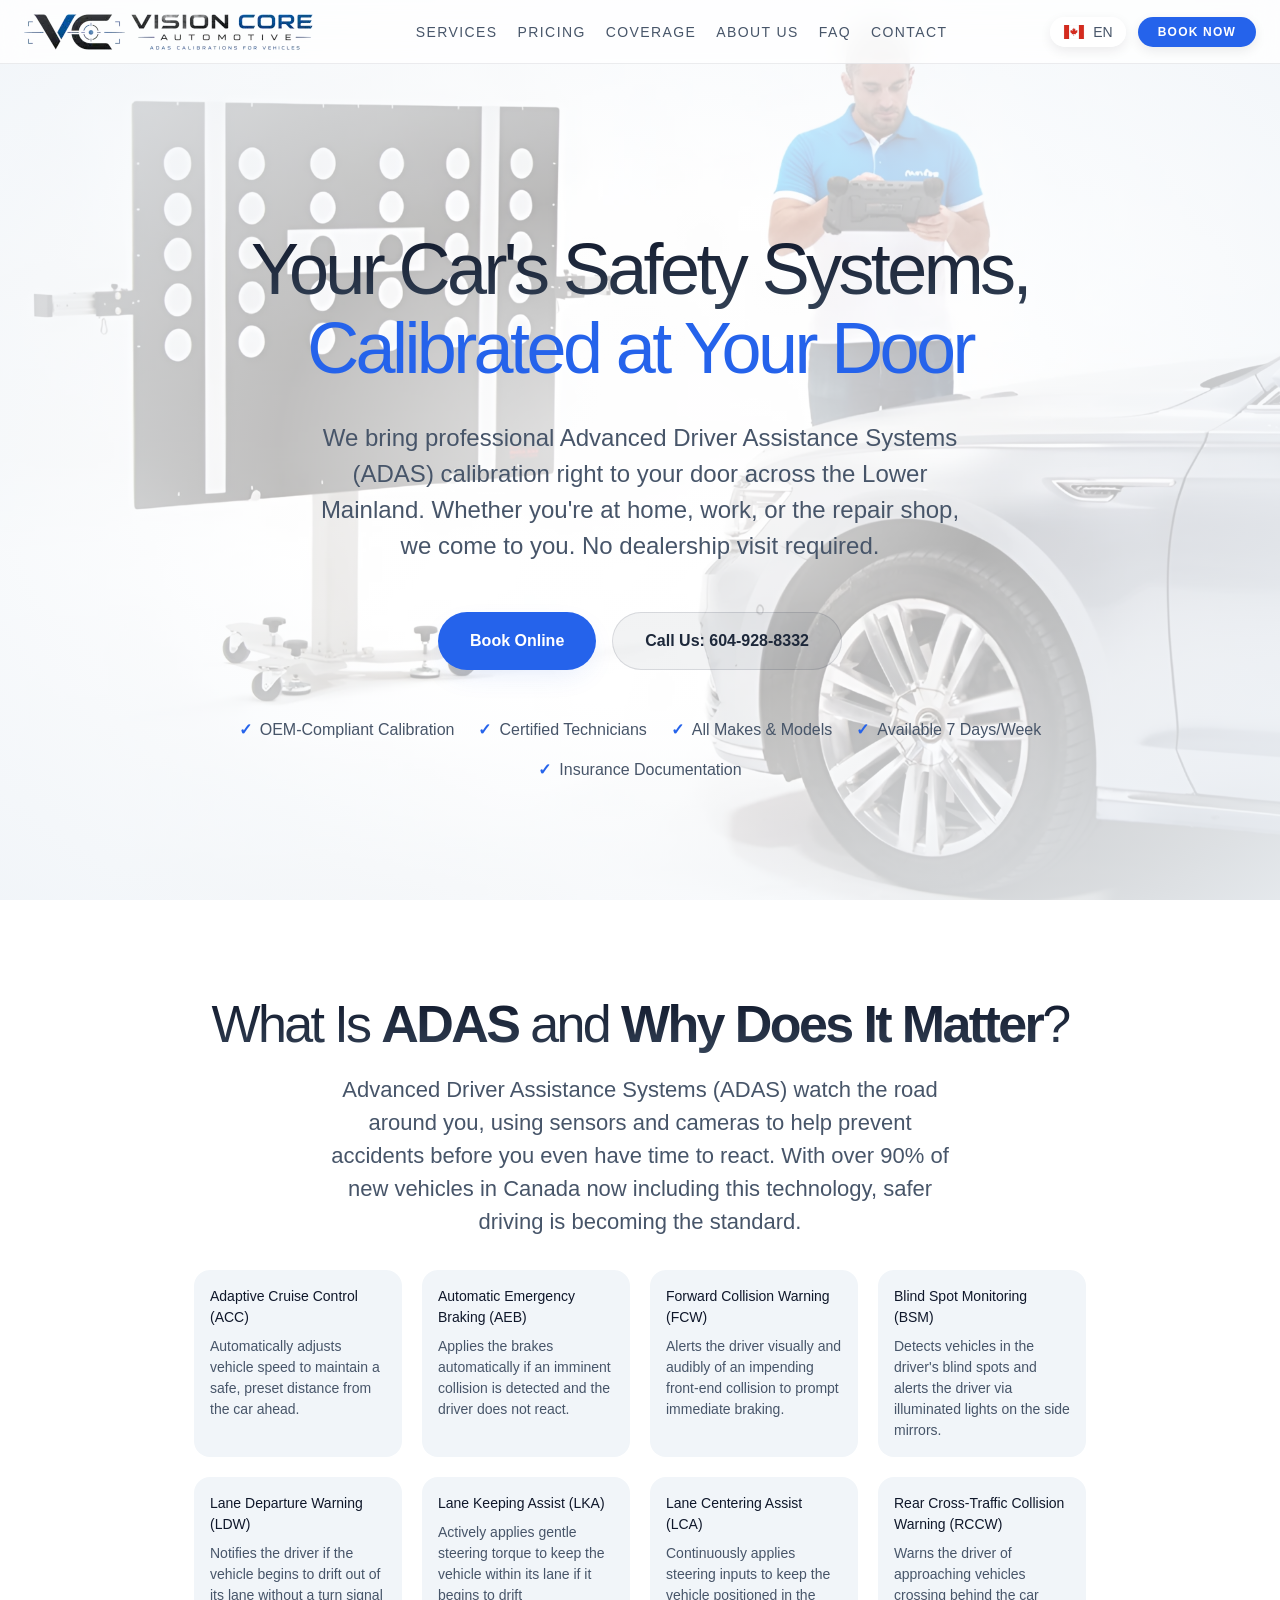
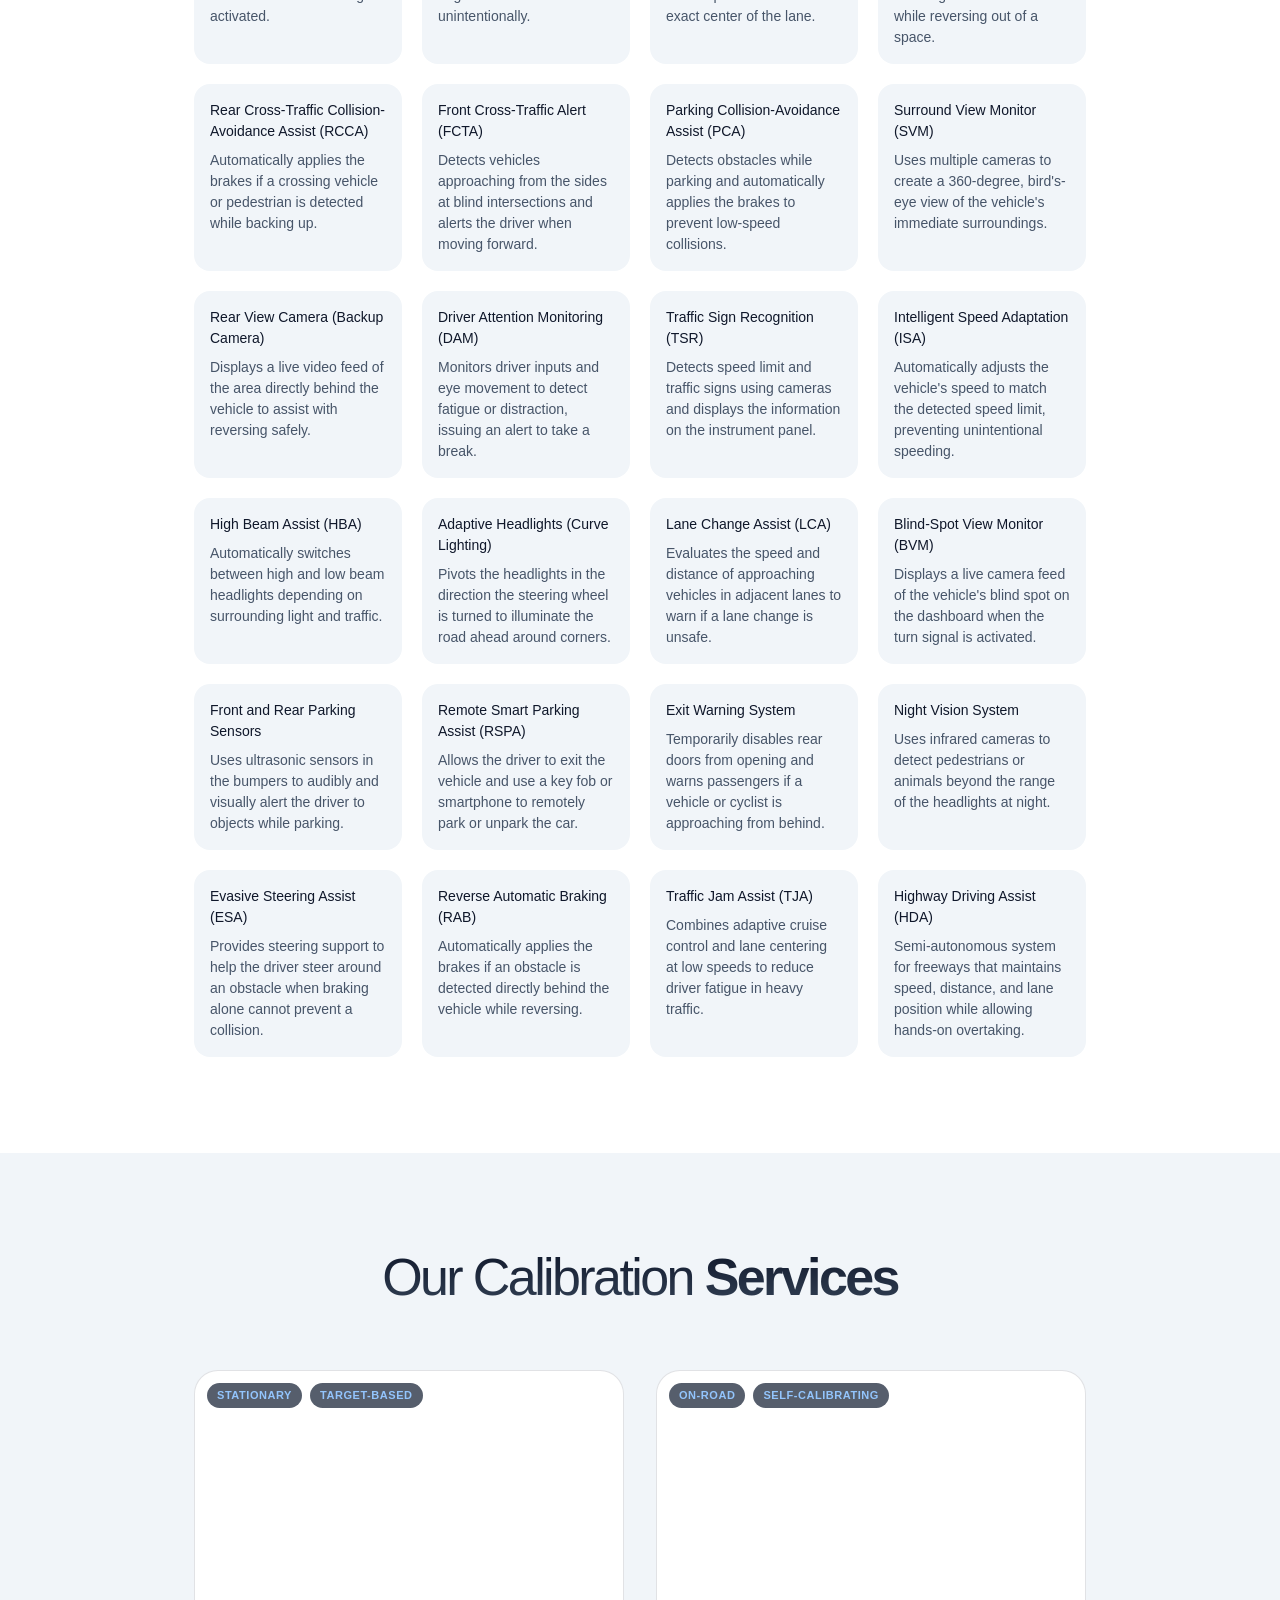
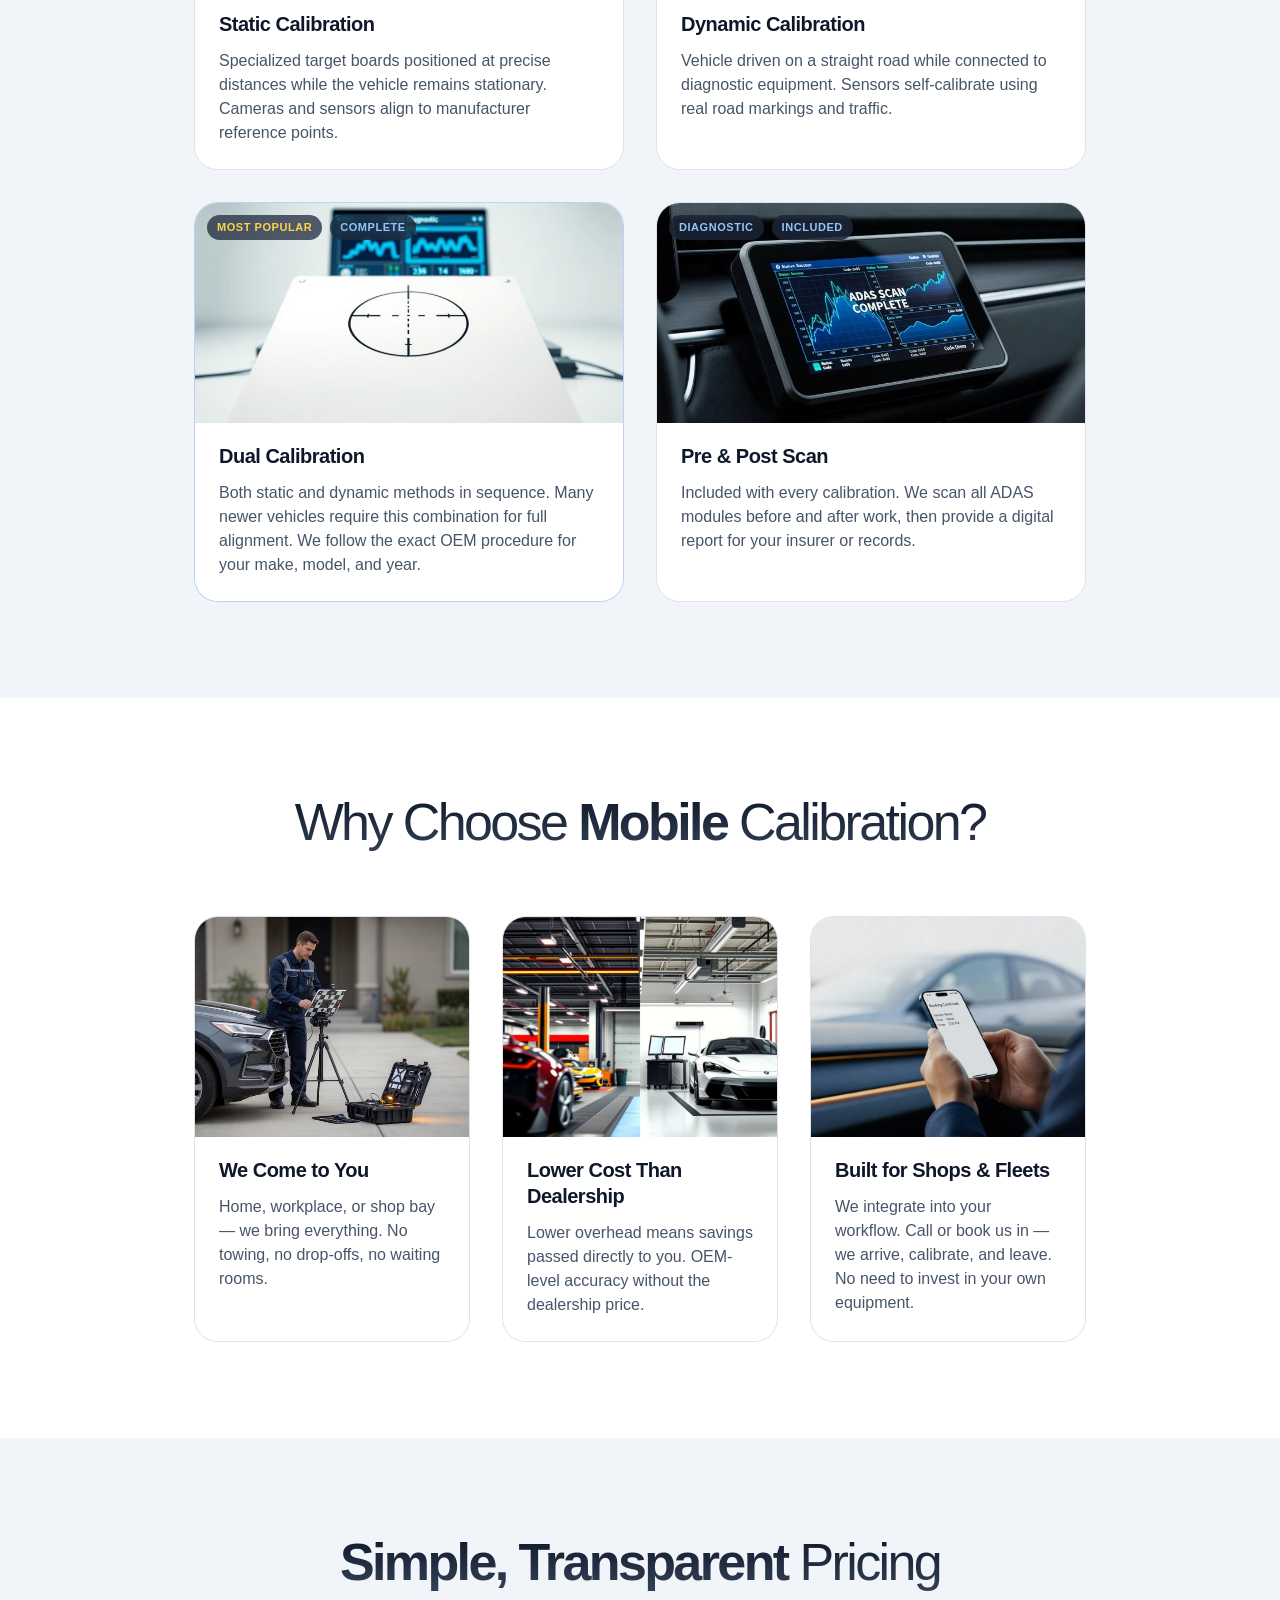
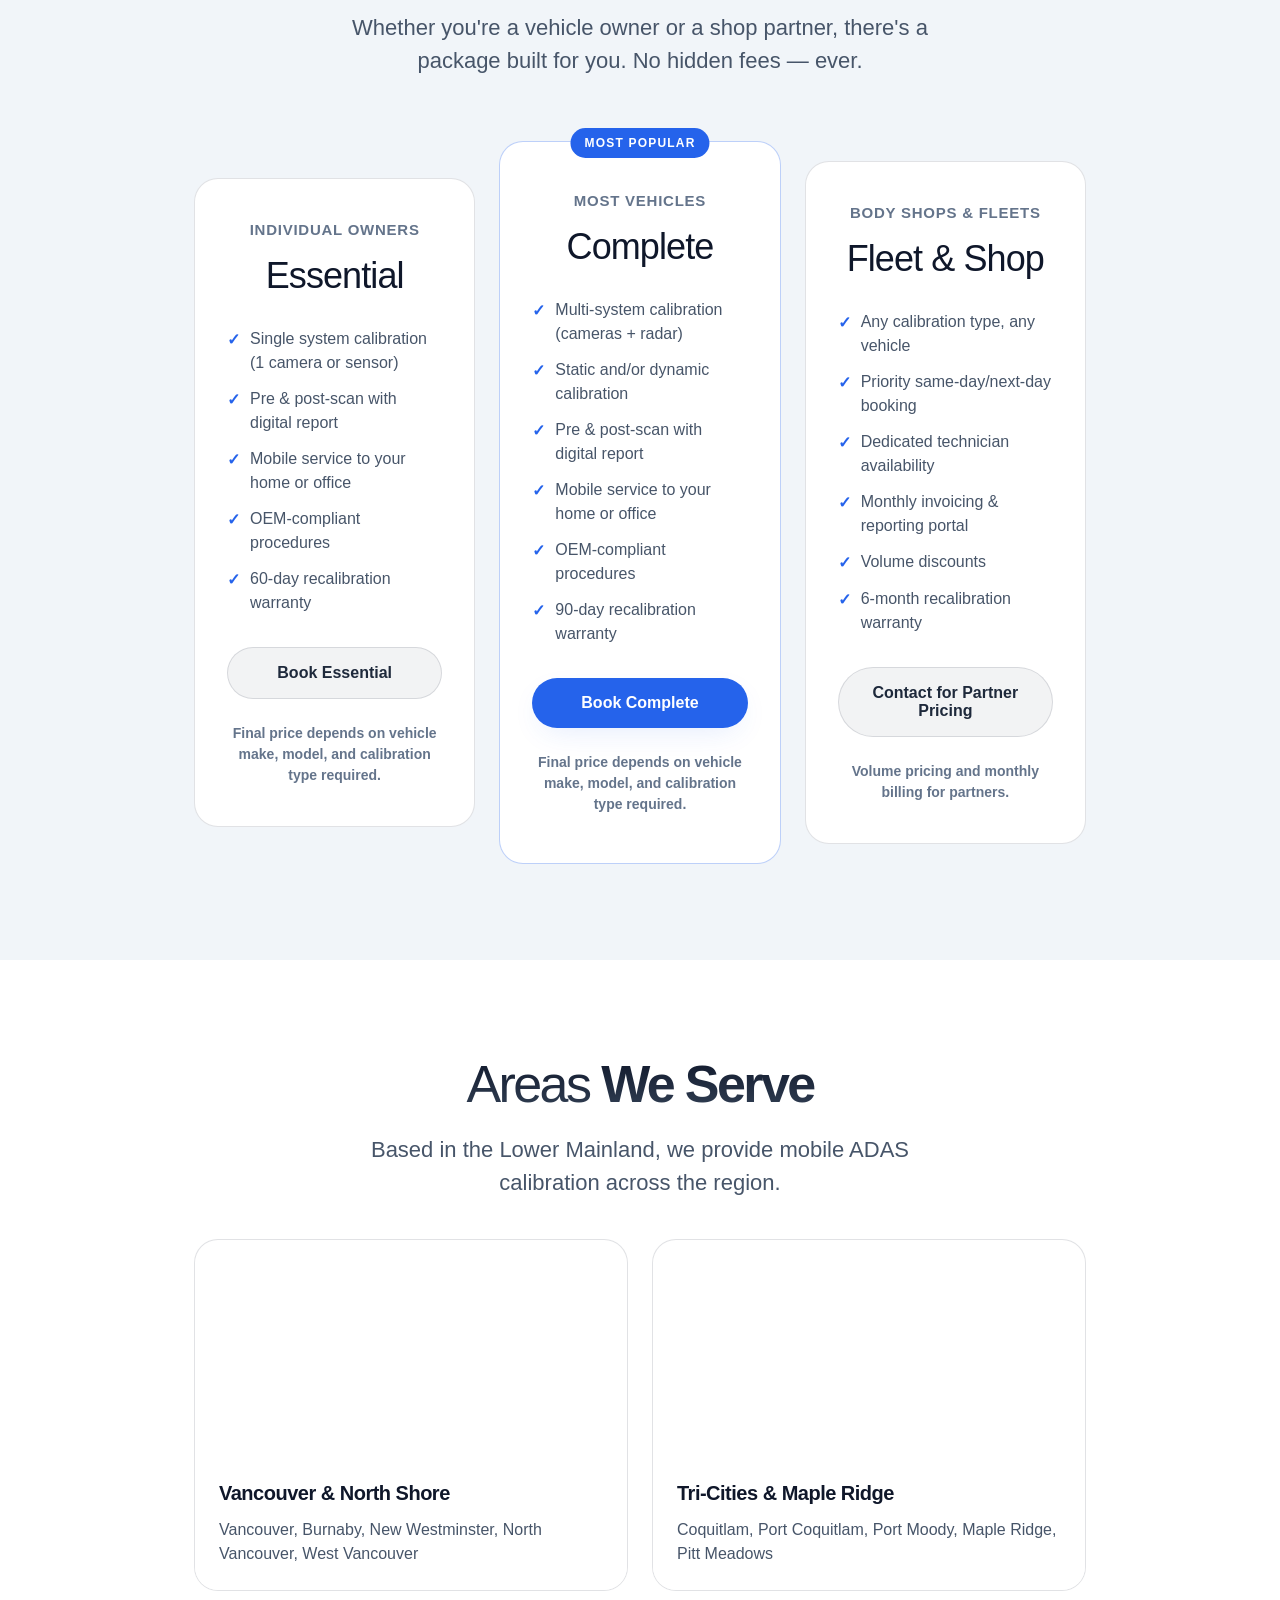
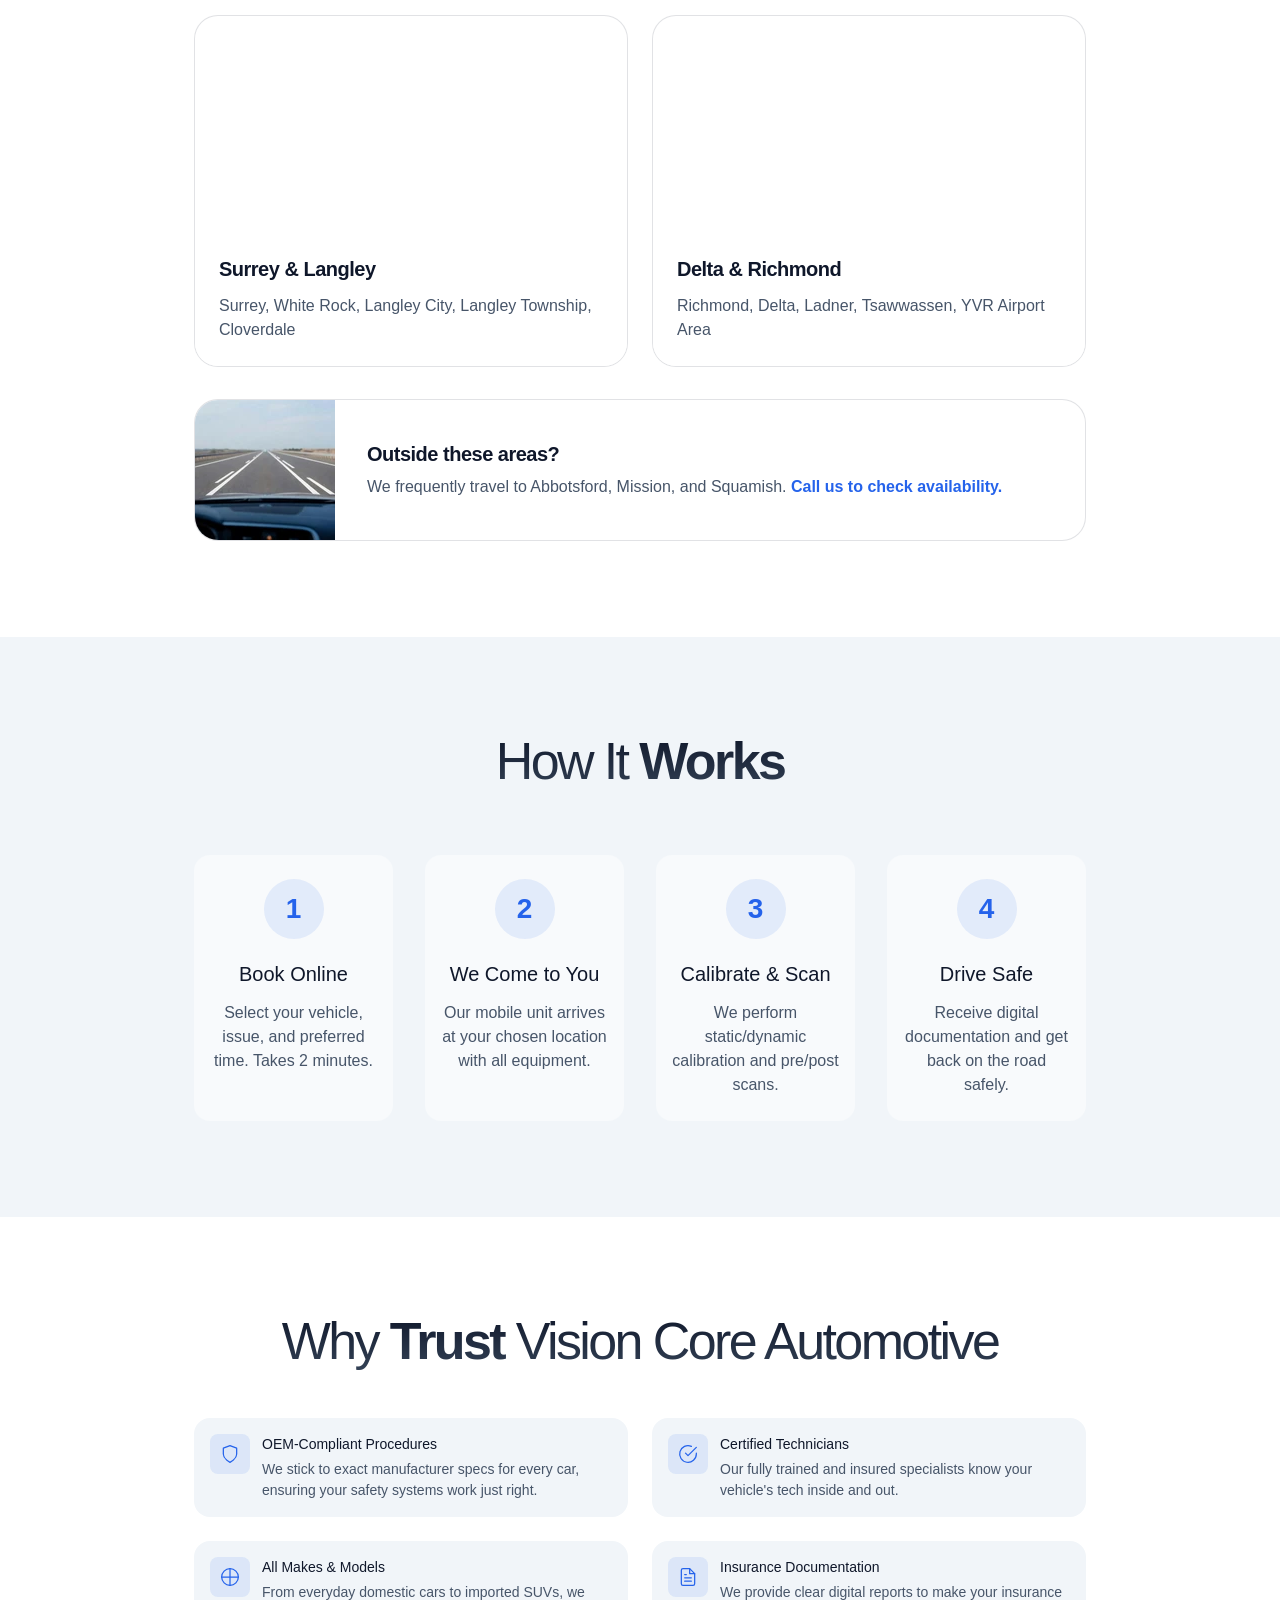
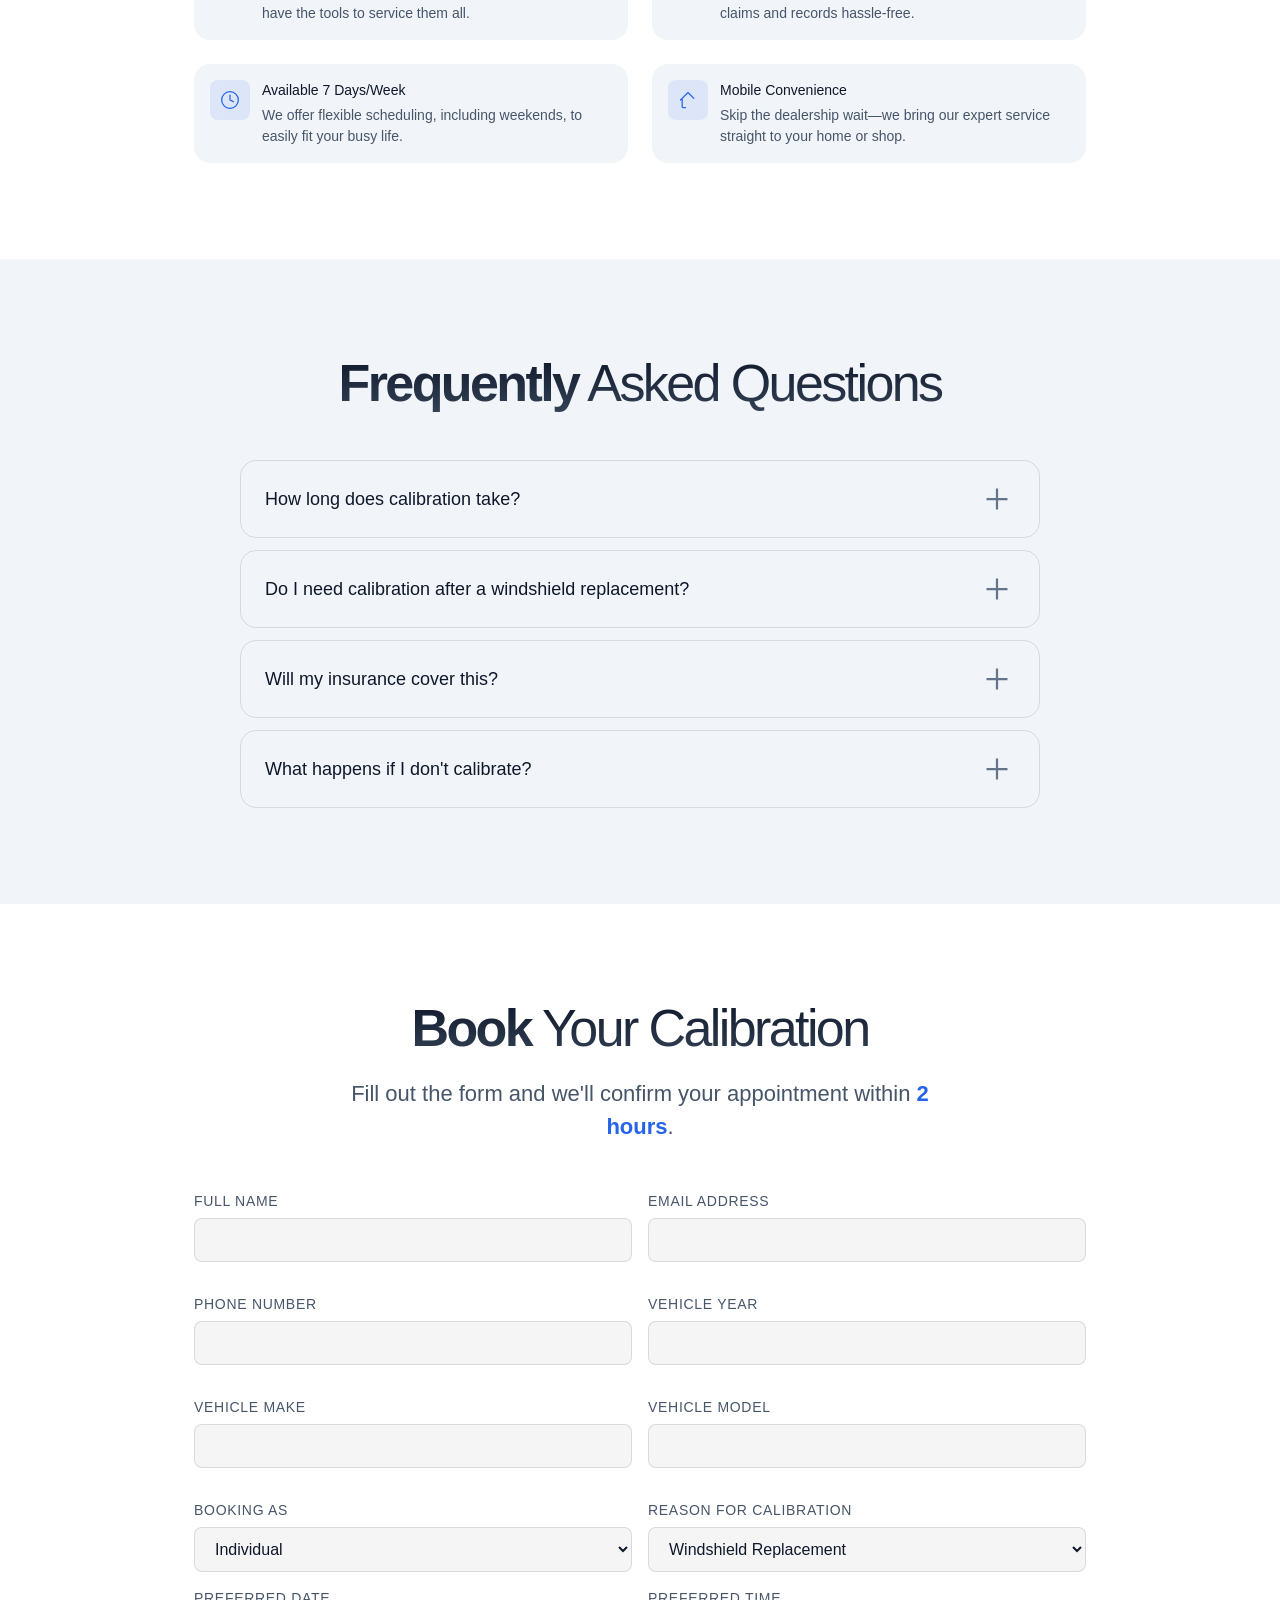
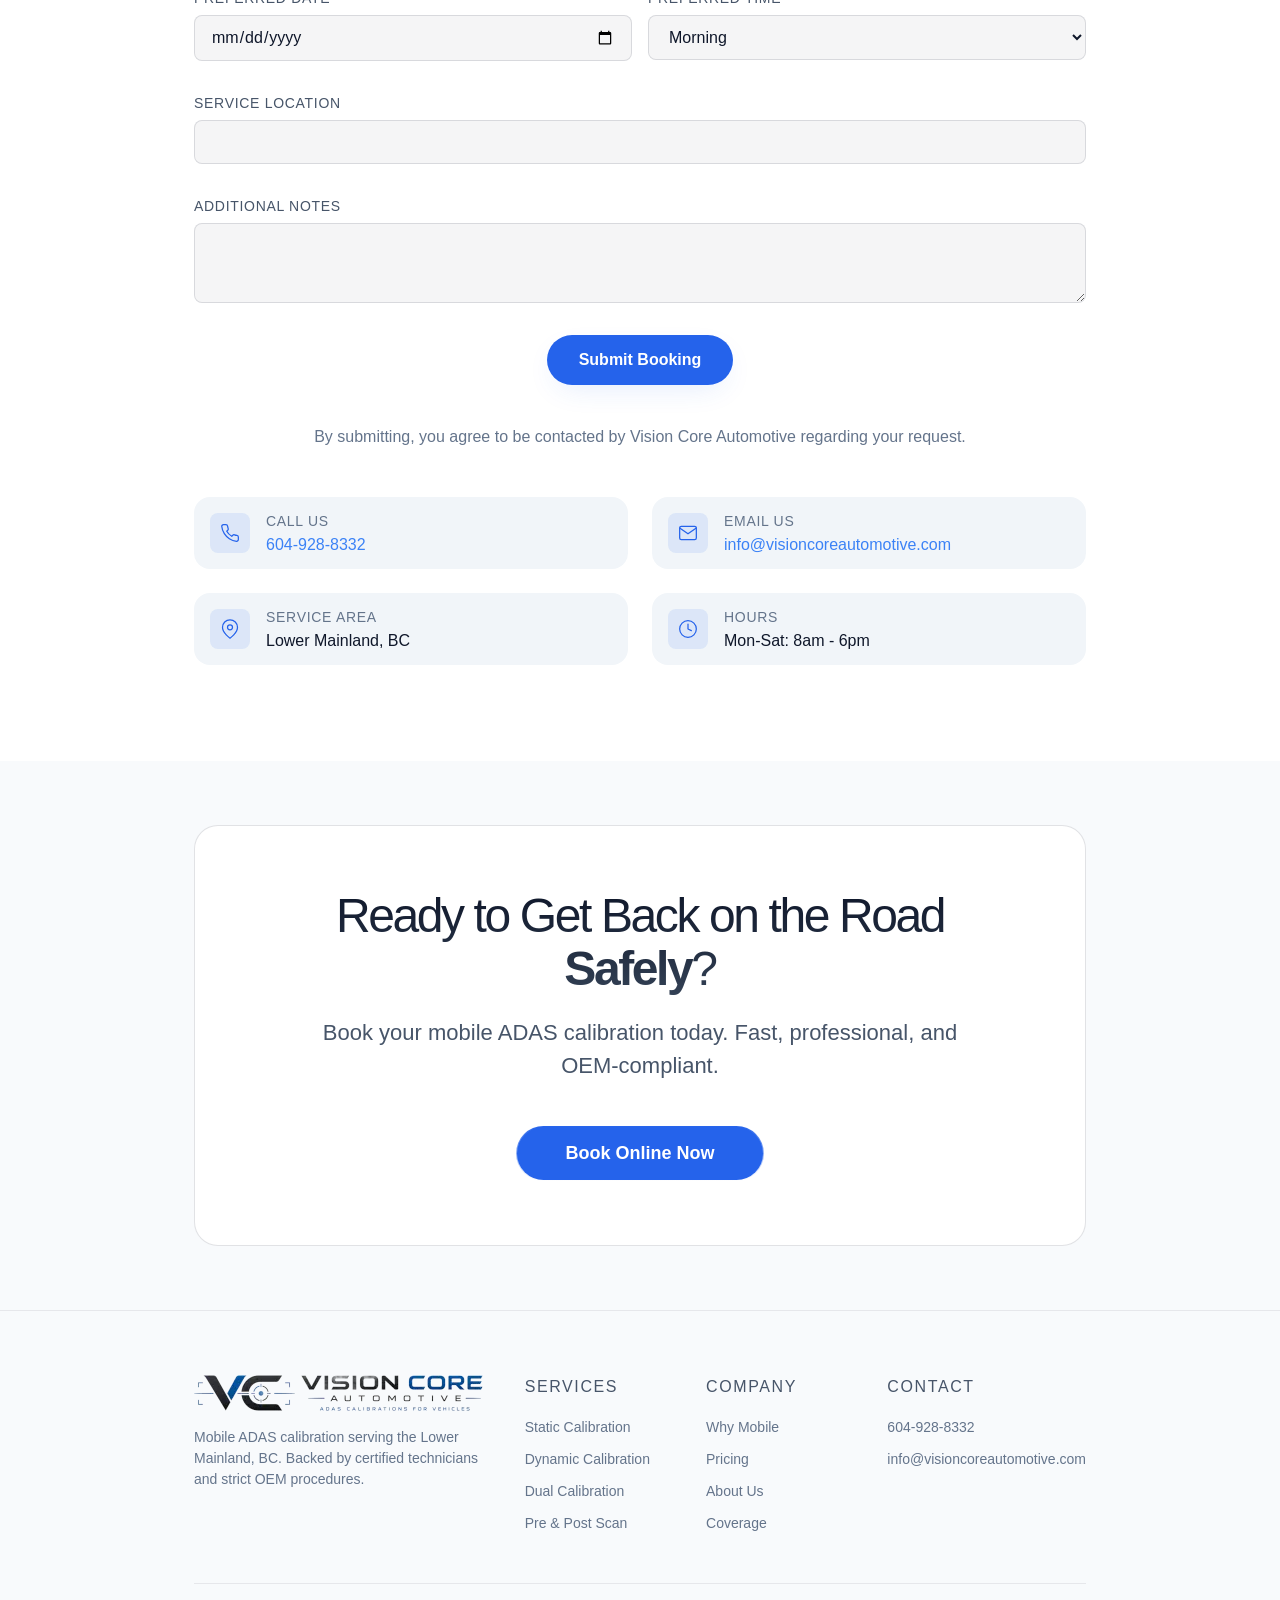
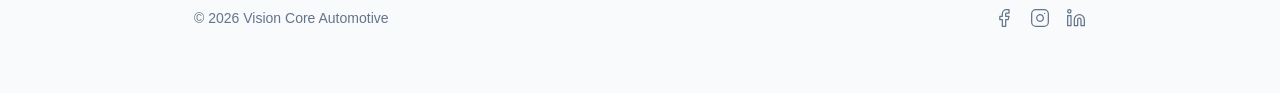
==== commit c4a92dc3: "fixes" ====
--- a/indexx.html
+++ b/indexx.html
@@ -18,11 +18,12 @@
     <meta name="viewport" content="width=device-width, initial-scale=1.0" />
     <meta
       name="description"
-      content="Vision Core Automotive provides professional mobile ADAS calibration services across the Lower Mainland, Bristish Colombia (BC), Canada. We come to your home, work, or repair shop. Book your calibration today."
+      content="Vision Core Automotive provides professional mobile ADAS calibration services across the Lower Mainland, British Columbia (BC), Canada. We come to your home, work, or repair shop. Book your calibration today."
     />
     <meta name="apple-mobile-web-app-title" content="ADAS" />
     <title>
-      Vision Core Automotive — Mobile ADAS Calibration · Lower Mainland, BC
+      Vision Core Automotive — Professional Mobile ADAS Calibration Service ·
+      Lower Mainland, British Columbia (BC), Canada.
     </title>
     <link
       rel="icon"
@@ -47,8 +48,6 @@
     <link
       href="https://fonts.googleapis.com/css2?family=Inter:wght@300;400;500;600;700;800&display=swap"
       rel="stylesheet"
-      media="print"
-      onload="this.media = 'all'"
     />
     <link rel="stylesheet" href="assets/css/style.css" />
   </head>
@@ -108,7 +107,7 @@
         <div class="navbar-right">
           <!-- LANGUAGE DROPDOWN -->
           <div class="lang-dropdown">
-            <button class="lang-btn" onclick="toggleLangDropdown()">
+            <button class="lang-btn" id="lang-toggle-btn">
               <span class="icon-wrap flag-icon">
                 <svg
                   xmlns="http://www.w3.org/2000/svg"
@@ -125,7 +124,7 @@
               <span id="lang-current">EN</span>
             </button>
             <div class="lang-menu" id="lang-menu">
-              <button onclick="setLang('en')" class="lang-btn active">
+              <button data-lang="en" class="lang-btn active">
                 <span class="icon-wrap flag-icon">
                   <svg
                     xmlns="http://www.w3.org/2000/svg"
@@ -141,7 +140,7 @@
                 </span>
                 <span>English</span>
               </button>
-              <button onclick="setLang('fr')" class="lang-btn">
+              <button data-lang="fr" class="lang-btn">
                 <span class="icon-wrap flag-icon">
                   <svg
                     xmlns="http://www.w3.org/2000/svg"
@@ -161,11 +160,7 @@
           </div>
           <button
             class="navbar-cta"
-            onclick="
-              document
-                .getElementById('contact')
-                .scrollIntoView({ behavior: 'smooth' })
-            "
+            data-book-now
             data-en="Book Now"
             data-fr="Réserver"
           >
@@ -173,7 +168,7 @@
           </button>
           <button
             class="navbar-mobile-toggle"
-            onclick="toggleMobileNav()"
+            id="mobile-nav-toggle"
             aria-label="Toggle navigation"
           >
             <svg
@@ -210,31 +205,37 @@
     <div class="mobile-nav" id="mobile-nav">
       <a
         href="#services"
-        onclick="closeMobileNav()"
+        class="mobile-nav-link"
         data-en="Services"
         data-fr="Services"
         >Services</a
       >
       <a
         href="#pricing"
-        onclick="closeMobileNav()"
+        class="mobile-nav-link"
         data-en="Pricing"
         data-fr="Tarifs"
         >Pricing</a
       >
       <a
         href="#coverage"
-        onclick="closeMobileNav()"
+        class="mobile-nav-link"
         data-en="Coverage"
         data-fr="Couverture"
         >Coverage</a
       >
-      <a href="#faq" onclick="closeMobileNav()" data-en="FAQ" data-fr="FAQ"
-        >FAQ</a
+      <a
+        href="#trust"
+        class="mobile-nav-link"
+        data-en="About Us"
+        data-fr="À propos"
       >
+        About Us</a
+      >
+      <a href="#faq" class="mobile-nav-link" data-en="FAQ" data-fr="FAQ">FAQ</a>
       <a
         href="#contact"
-        onclick="closeMobileNav()"
+        class="mobile-nav-link"
         data-en="Contact"
         data-fr="Contact"
         >Contact</a
@@ -292,11 +293,7 @@
           <div class="hero-buttons">
             <button
               class="btn-primary"
-              onclick="
-                document
-                  .getElementById('contact')
-                  .scrollIntoView({ behavior: 'smooth' })
-              "
+              data-book-now
               data-en="Book Online"
               data-fr="Réserver en ligne"
             >
@@ -1297,11 +1294,7 @@
               <div class="pricing-cta">
                 <button
                   class="btn-secondary"
-                  onclick="
-                    document
-                      .getElementById('contact')
-                      .scrollIntoView({ behavior: 'smooth' })
-                  "
+                  data-book-now
                   data-en="Book Essential"
                   data-fr="Réserver Essentiel"
                 >
@@ -1390,11 +1383,7 @@
               <div class="pricing-cta">
                 <button
                   class="btn-primary"
-                  onclick="
-                    document
-                      .getElementById('contact')
-                      .scrollIntoView({ behavior: 'smooth' })
-                  "
+                  data-book-now
                   data-en="Book Complete"
                   data-fr="Réserver Complet"
                 >
@@ -1478,11 +1467,7 @@
               <div class="pricing-cta">
                 <button
                   class="btn-secondary"
-                  onclick="
-                    document
-                      .getElementById('contact')
-                      .scrollIntoView({ behavior: 'smooth' })
-                  "
+                  data-book-now
                   data-en="Contact for Partner Pricing"
                   data-fr="Contactez-nous pour les tarifs partenaires"
                 >
@@ -1970,7 +1955,7 @@
           </h2>
           <div class="faq-list reveal-on-scroll" data-delay="200">
             <div class="faq-item">
-              <button class="faq-question" onclick="toggleFaq(this)">
+              <button class="faq-question" class="faq-toggle">
                 <span
                   data-en="How long does calibration take?"
                   data-fr="Combien de temps prend la calibration?"
@@ -1994,7 +1979,7 @@
               </div>
             </div>
             <div class="faq-item">
-              <button class="faq-question" onclick="toggleFaq(this)">
+              <button class="faq-question" class="faq-toggle">
                 <span
                   data-en="Do I need calibration after a windshield replacement?"
                   data-fr="Dois-je faire une calibration après un remplacement de pare-brise?"
@@ -2019,7 +2004,7 @@
               </div>
             </div>
             <div class="faq-item">
-              <button class="faq-question" onclick="toggleFaq(this)">
+              <button class="faq-question" class="faq-toggle">
                 <span
                   data-en="Will my insurance cover this?"
                   data-fr="Mon assurance couvrira-t-elle cela?"
@@ -2043,7 +2028,7 @@
               </div>
             </div>
             <div class="faq-item">
-              <button class="faq-question" onclick="toggleFaq(this)">
+              <button class="faq-question" class="faq-toggle">
                 <span
                   data-en="What happens if I don't calibrate?"
                   data-fr="Que se passe-t-il si je ne fais pas calibrer?"
@@ -2091,7 +2076,7 @@
             <strong>2 hours</strong>.
           </p>
           <div class="form-grid reveal-on-scroll" data-delay="300">
-            <form class="booking-form" onsubmit="handleBooking(event)">
+            <form class="booking-form" id="booking-form">
               <div class="form-row">
                 <div class="form-group">
                   <label for="name" data-en="Full Name" data-fr="Nom complet"
@@ -2357,10 +2342,10 @@
                   >
                   <div
                     class="value"
-                    data-en="Mon-Sun: 8am - 6pm"
-                    data-fr="Lun-Dim : 8h - 18h"
-                  >
-                    Mon-Sun: 8am - 6pm
+                    data-en="Mon-Sat: 8am - 6pm"
+                    data-fr="Lun-Sam : 8h - 18h"
+                  >
+                    Mon-Sat: 8am - 6pm
                   </div>
                 </div>
               </div>
@@ -2391,11 +2376,7 @@
             <div class="cta-button-wrapper">
               <button
                 class="cta-button"
-                onclick="
-                  document
-                    .getElementById('contact')
-                    .scrollIntoView({ behavior: 'smooth' })
-                "
+                data-book-now
                 data-en="Book Online Now"
                 data-fr="Réserver en ligne"
               >
@@ -2519,11 +2500,7 @@
         >
         <button
           class="btn-primary"
-          onclick="
-            document
-              .getElementById('contact')
-              .scrollIntoView({ behavior: 'smooth' })
-          "
+          data-book-now
           style="flex: 1; justify-content: center; padding: 12px 16px"
           data-en="Book Now"
           data-fr="Réserver"
@@ -2533,6 +2510,6 @@
       </div>
     </div>
 
-    <script src="assets/js/main.js"></script>
+    <script src="assets/js/main.js" defer></script>
   </body>
 </html>
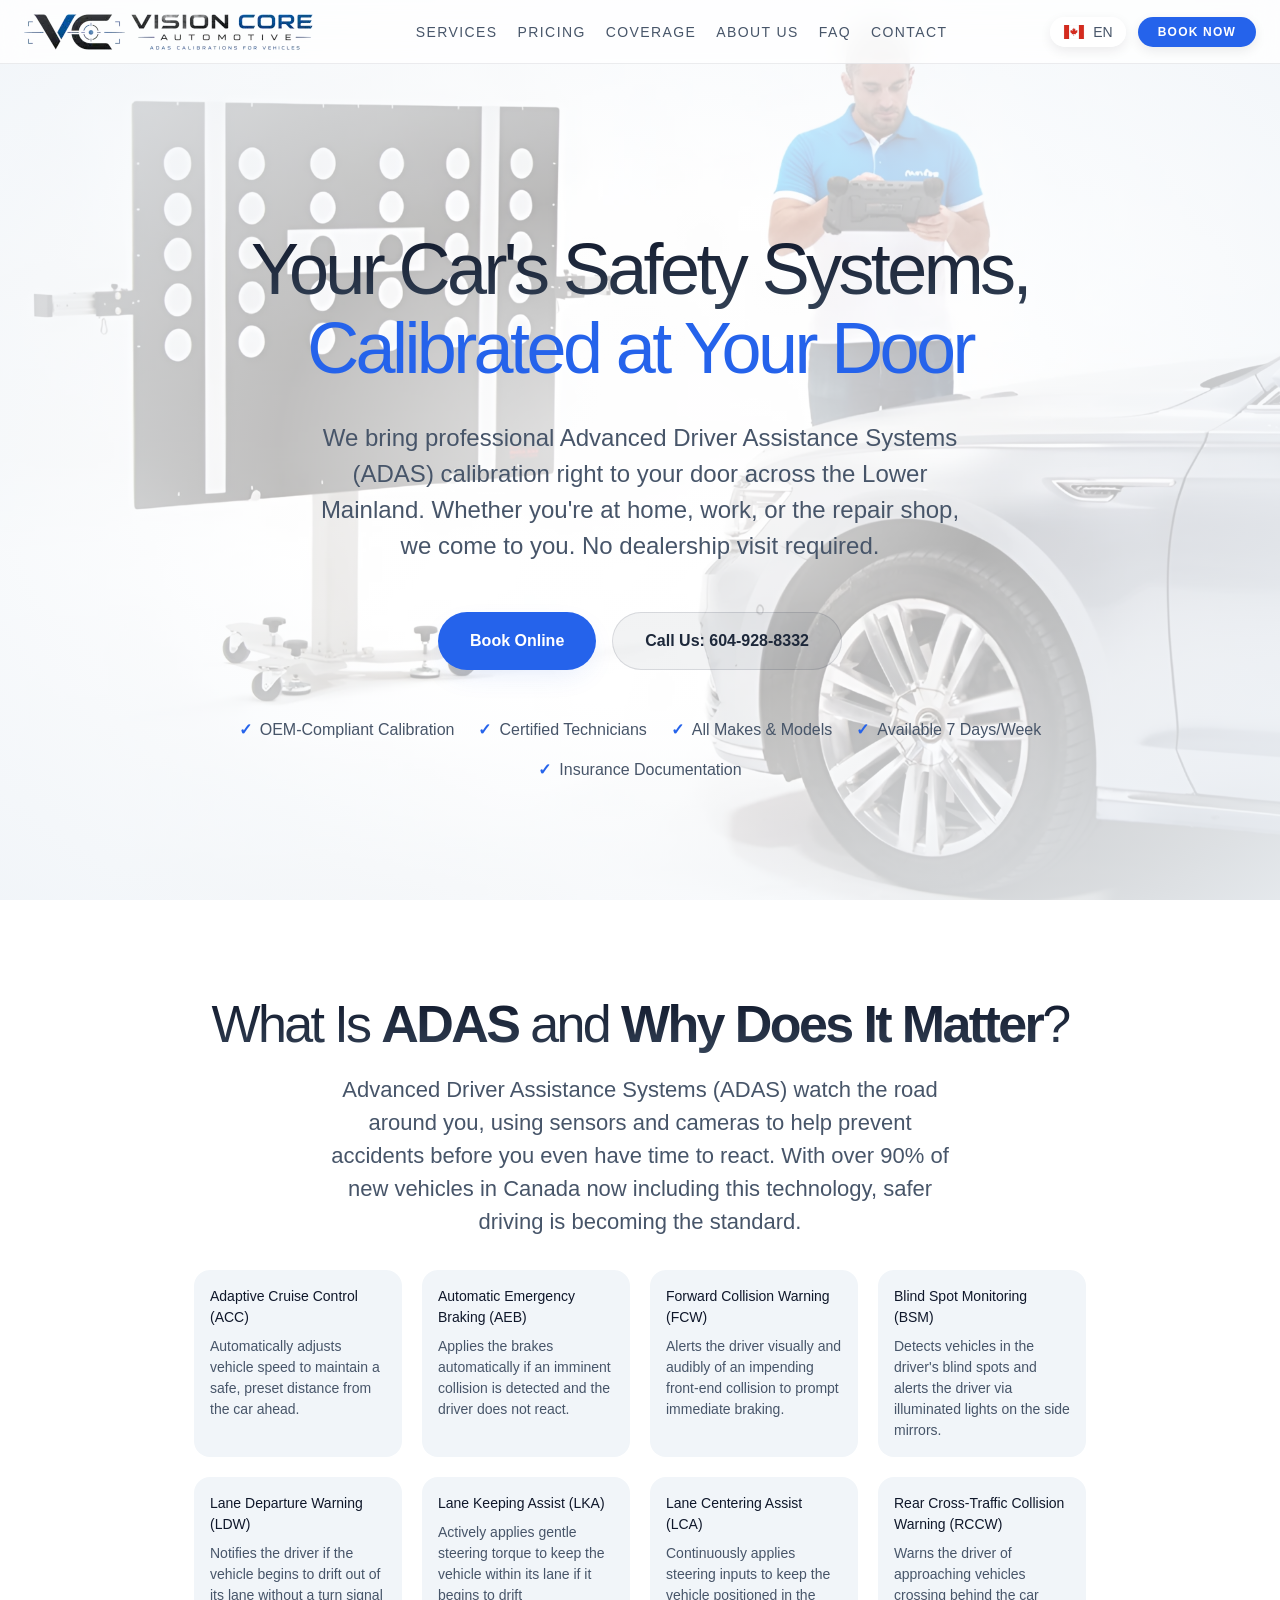
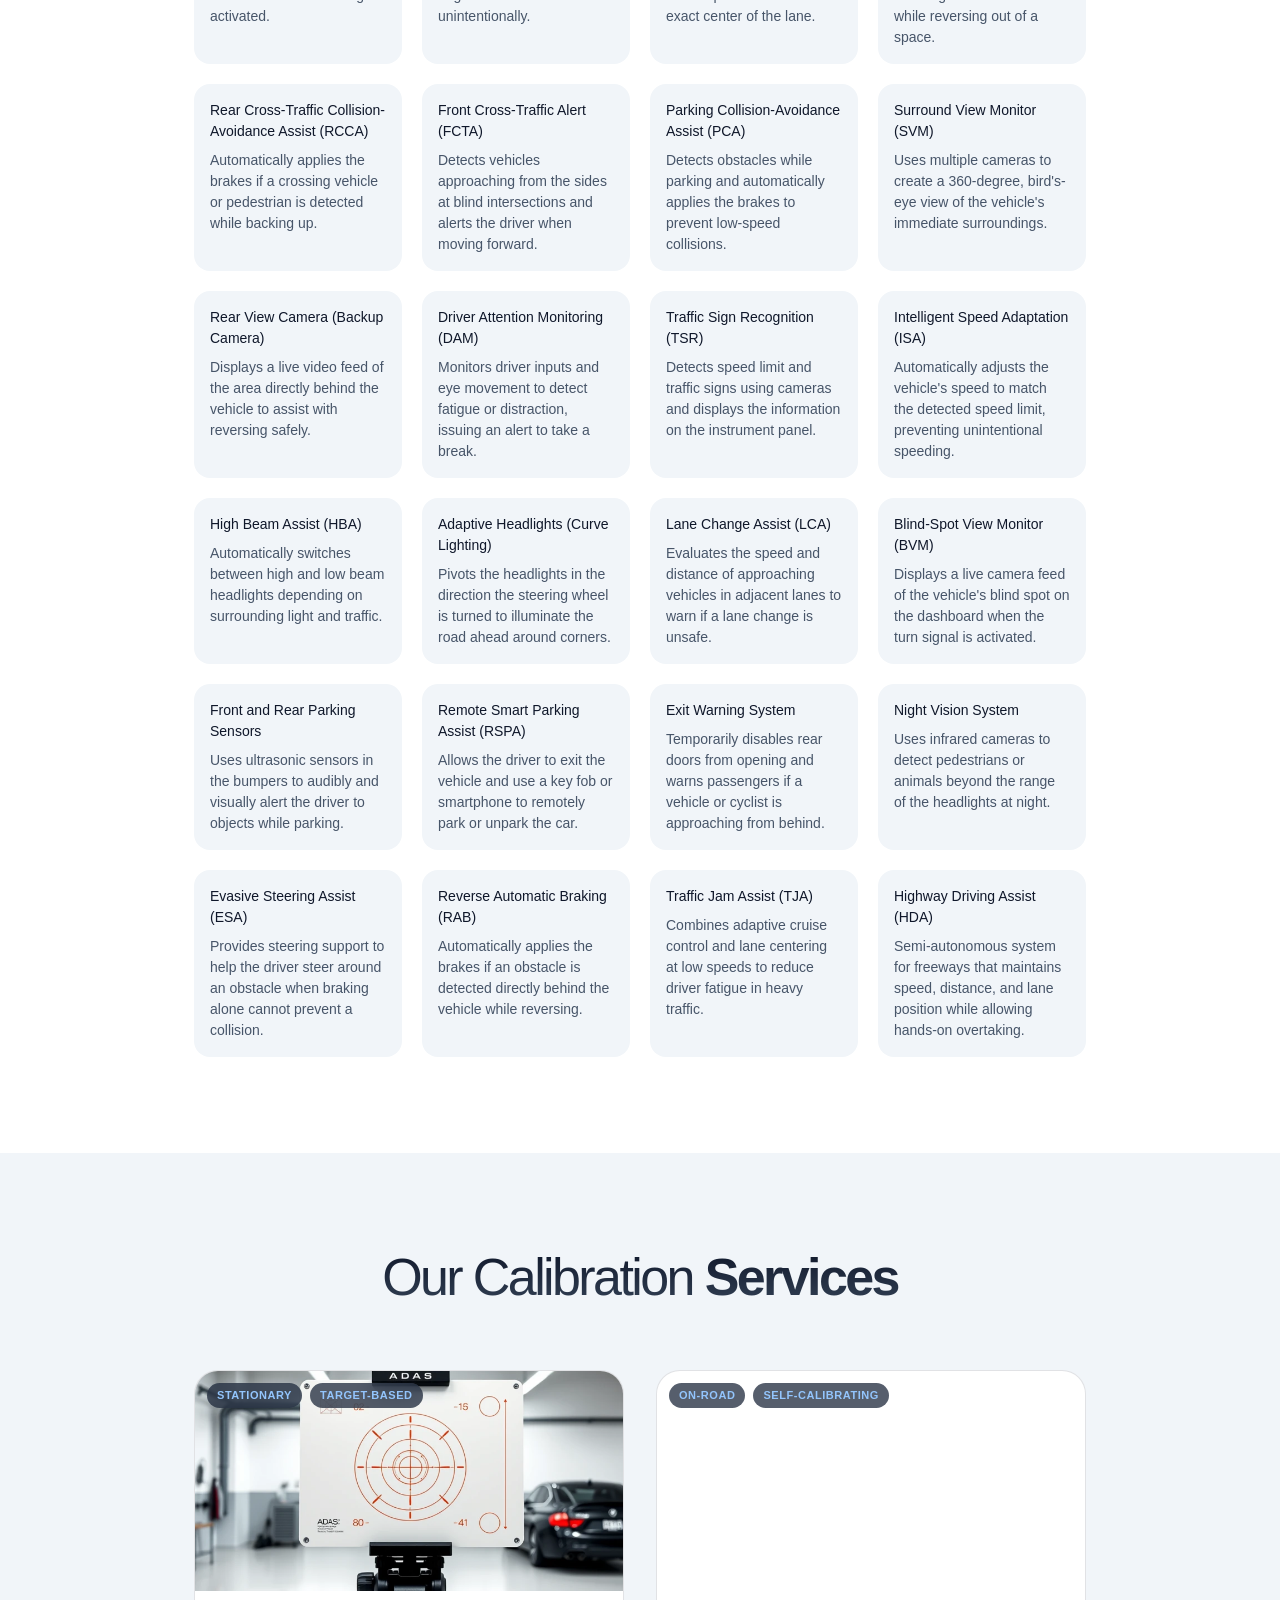
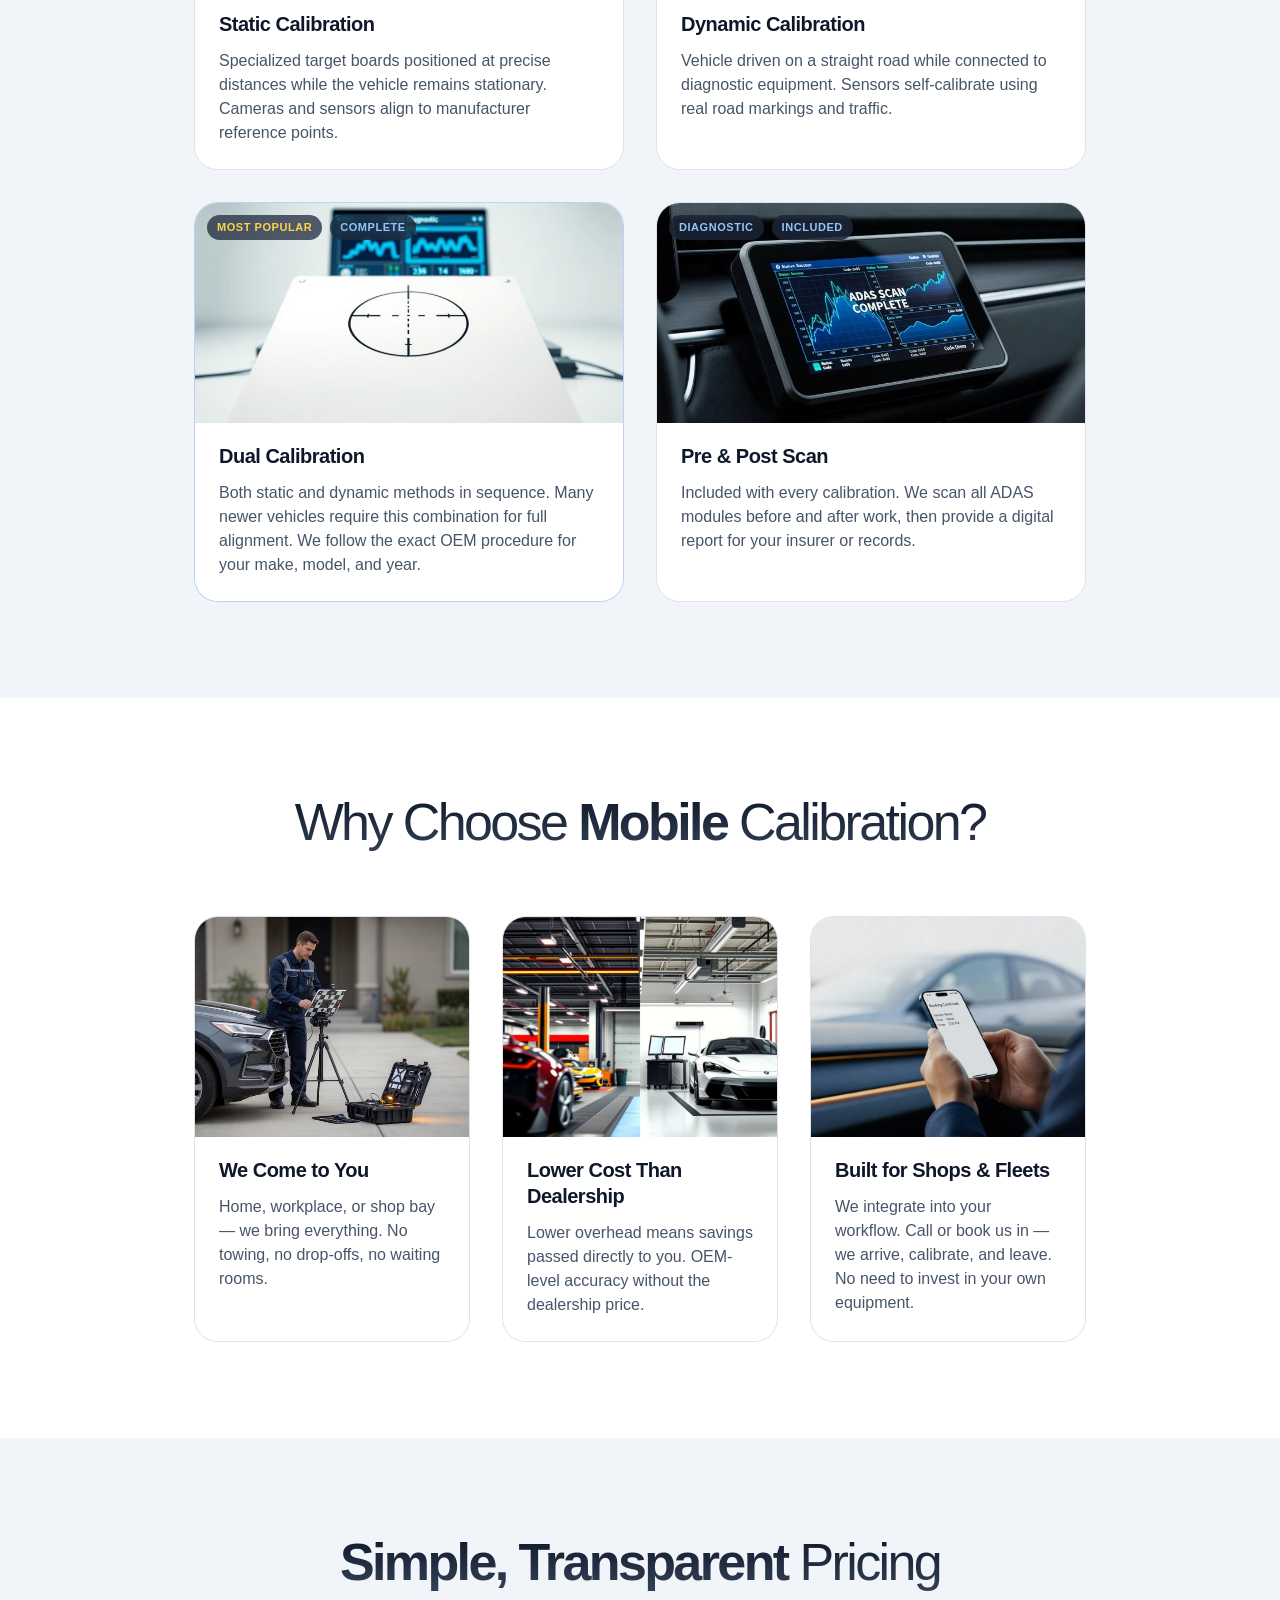
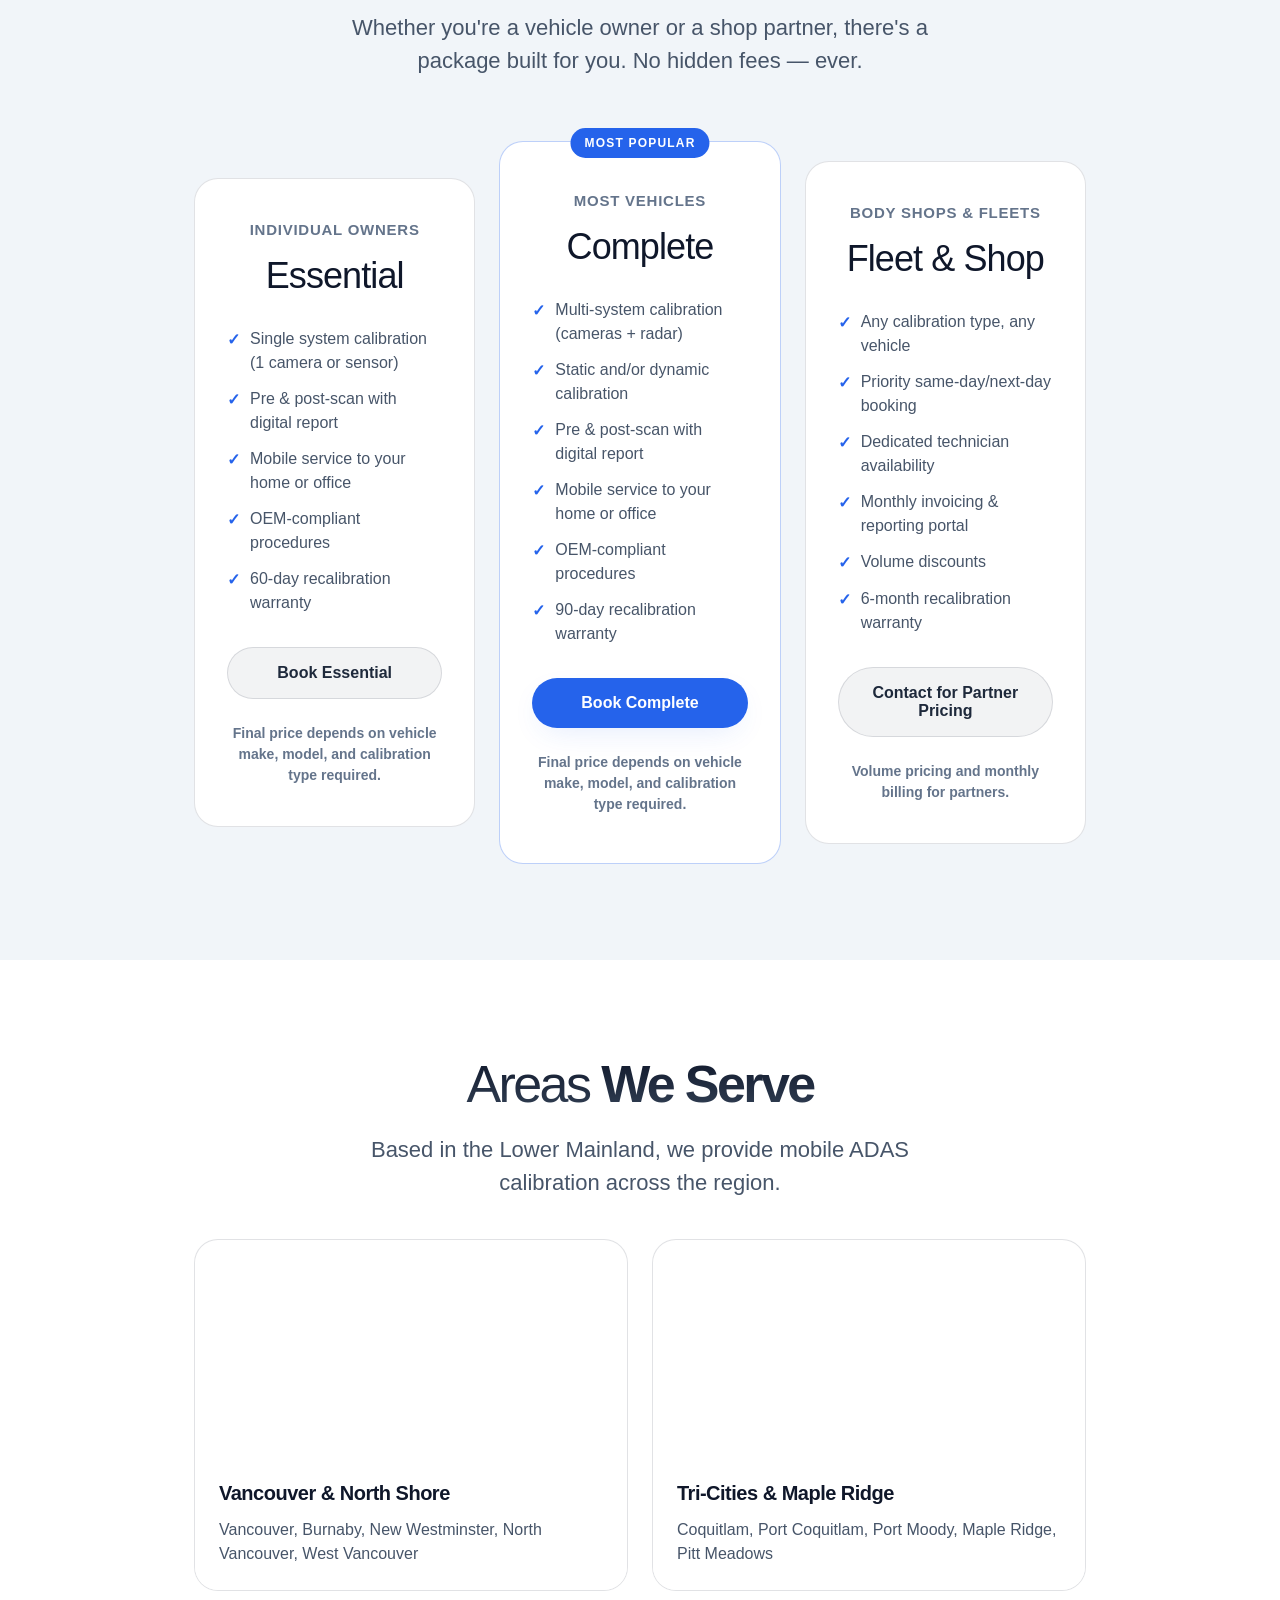
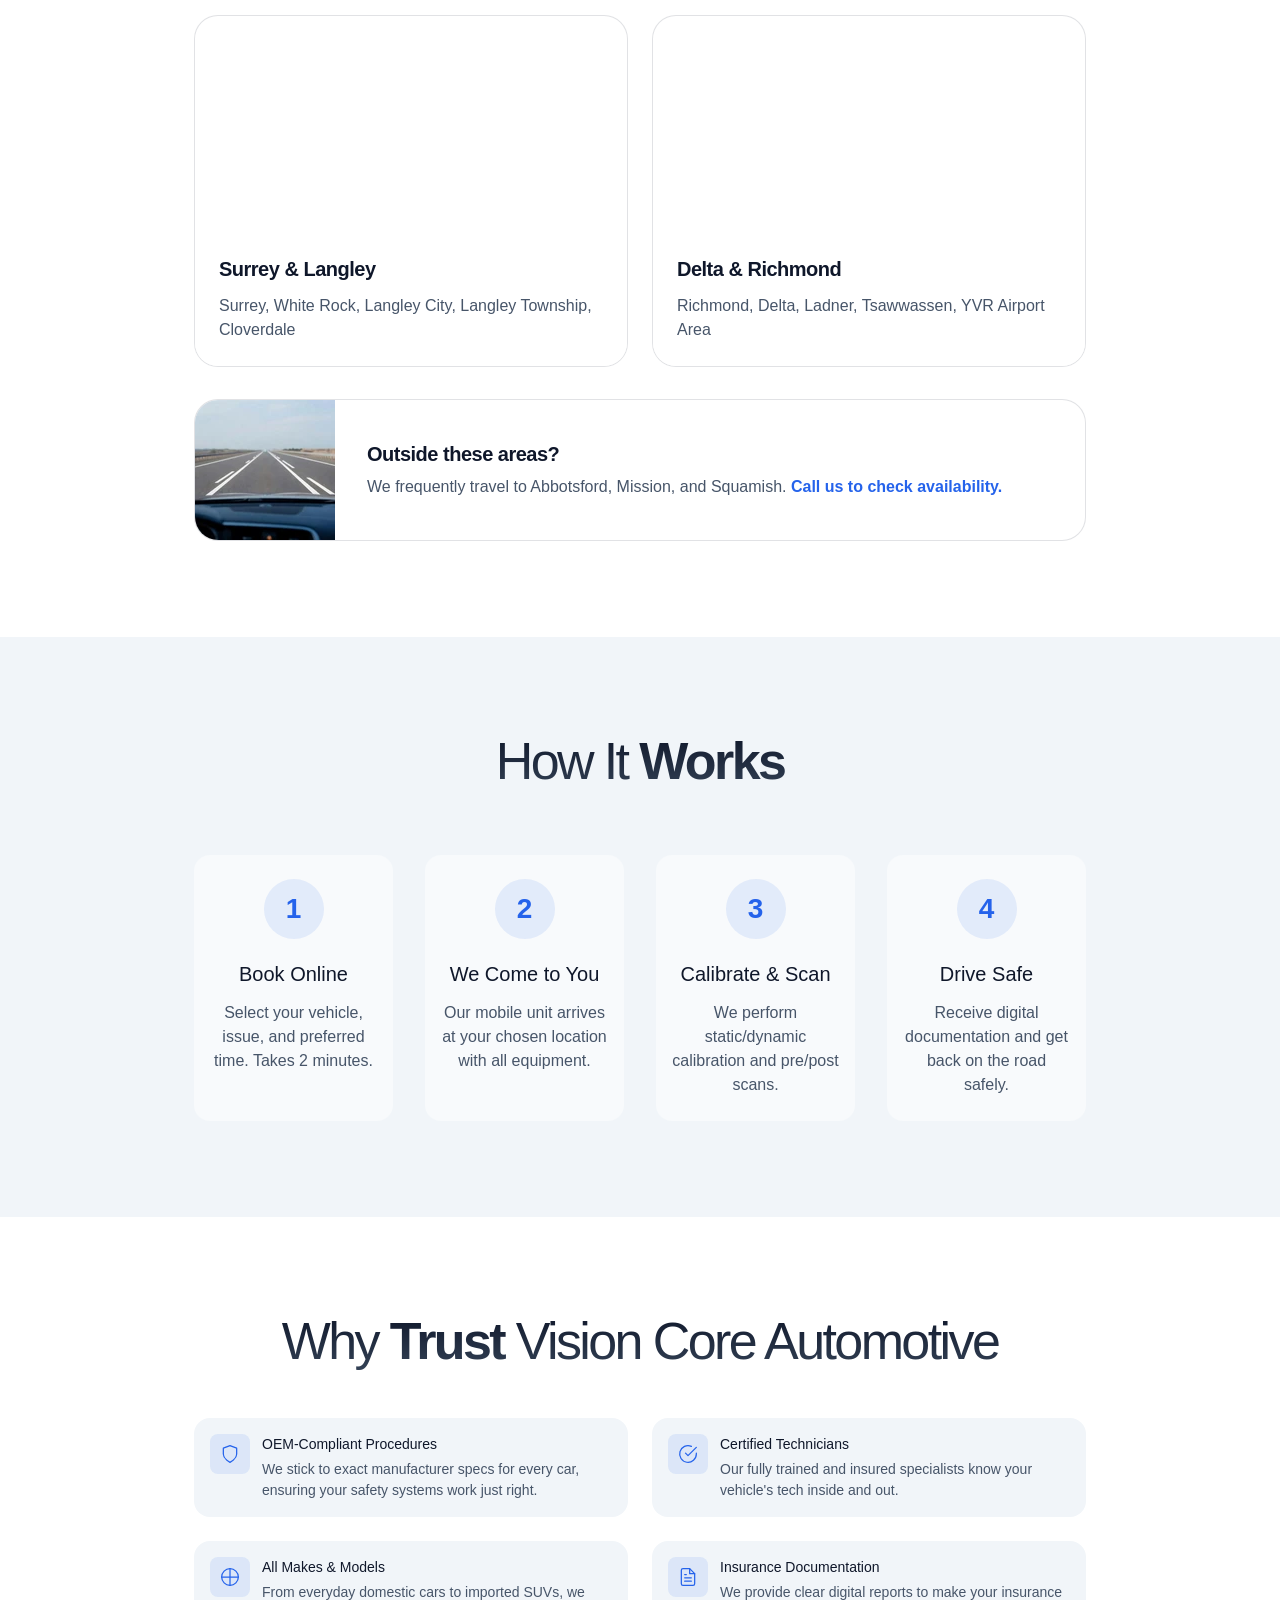
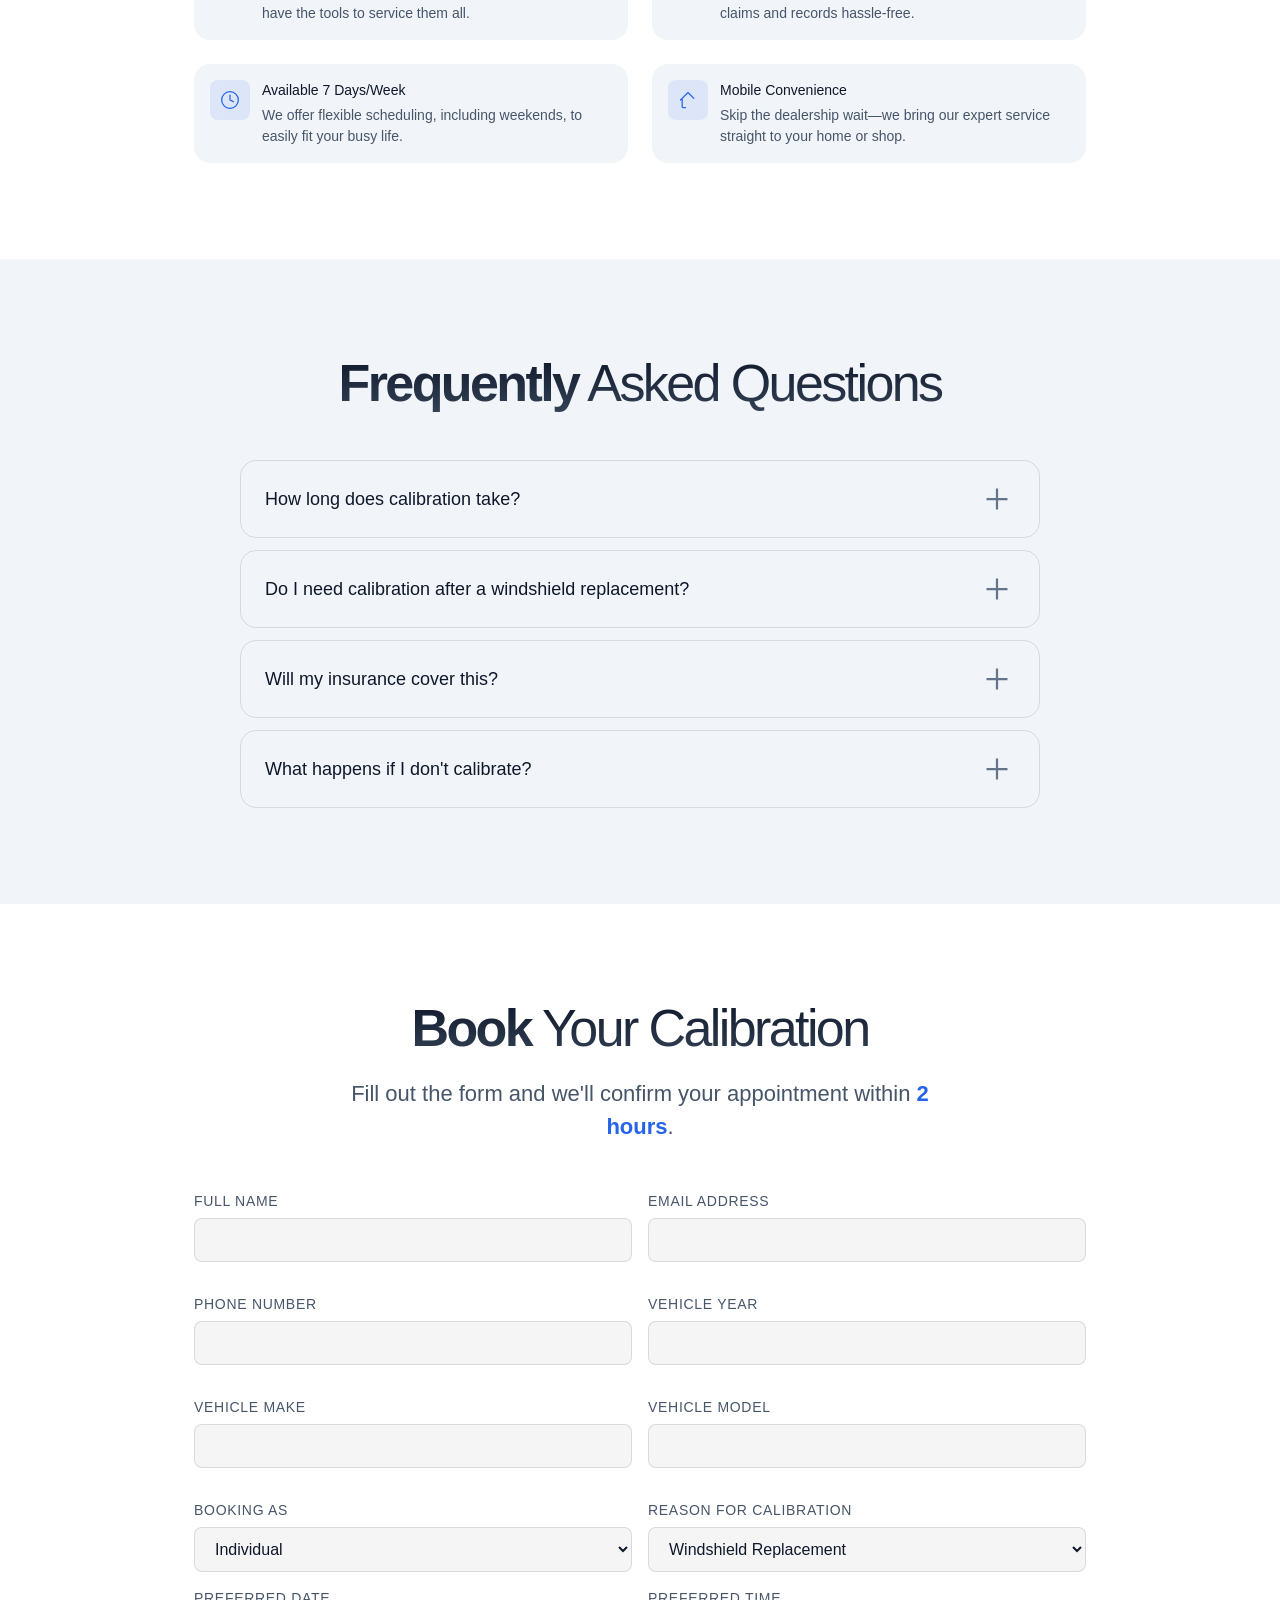
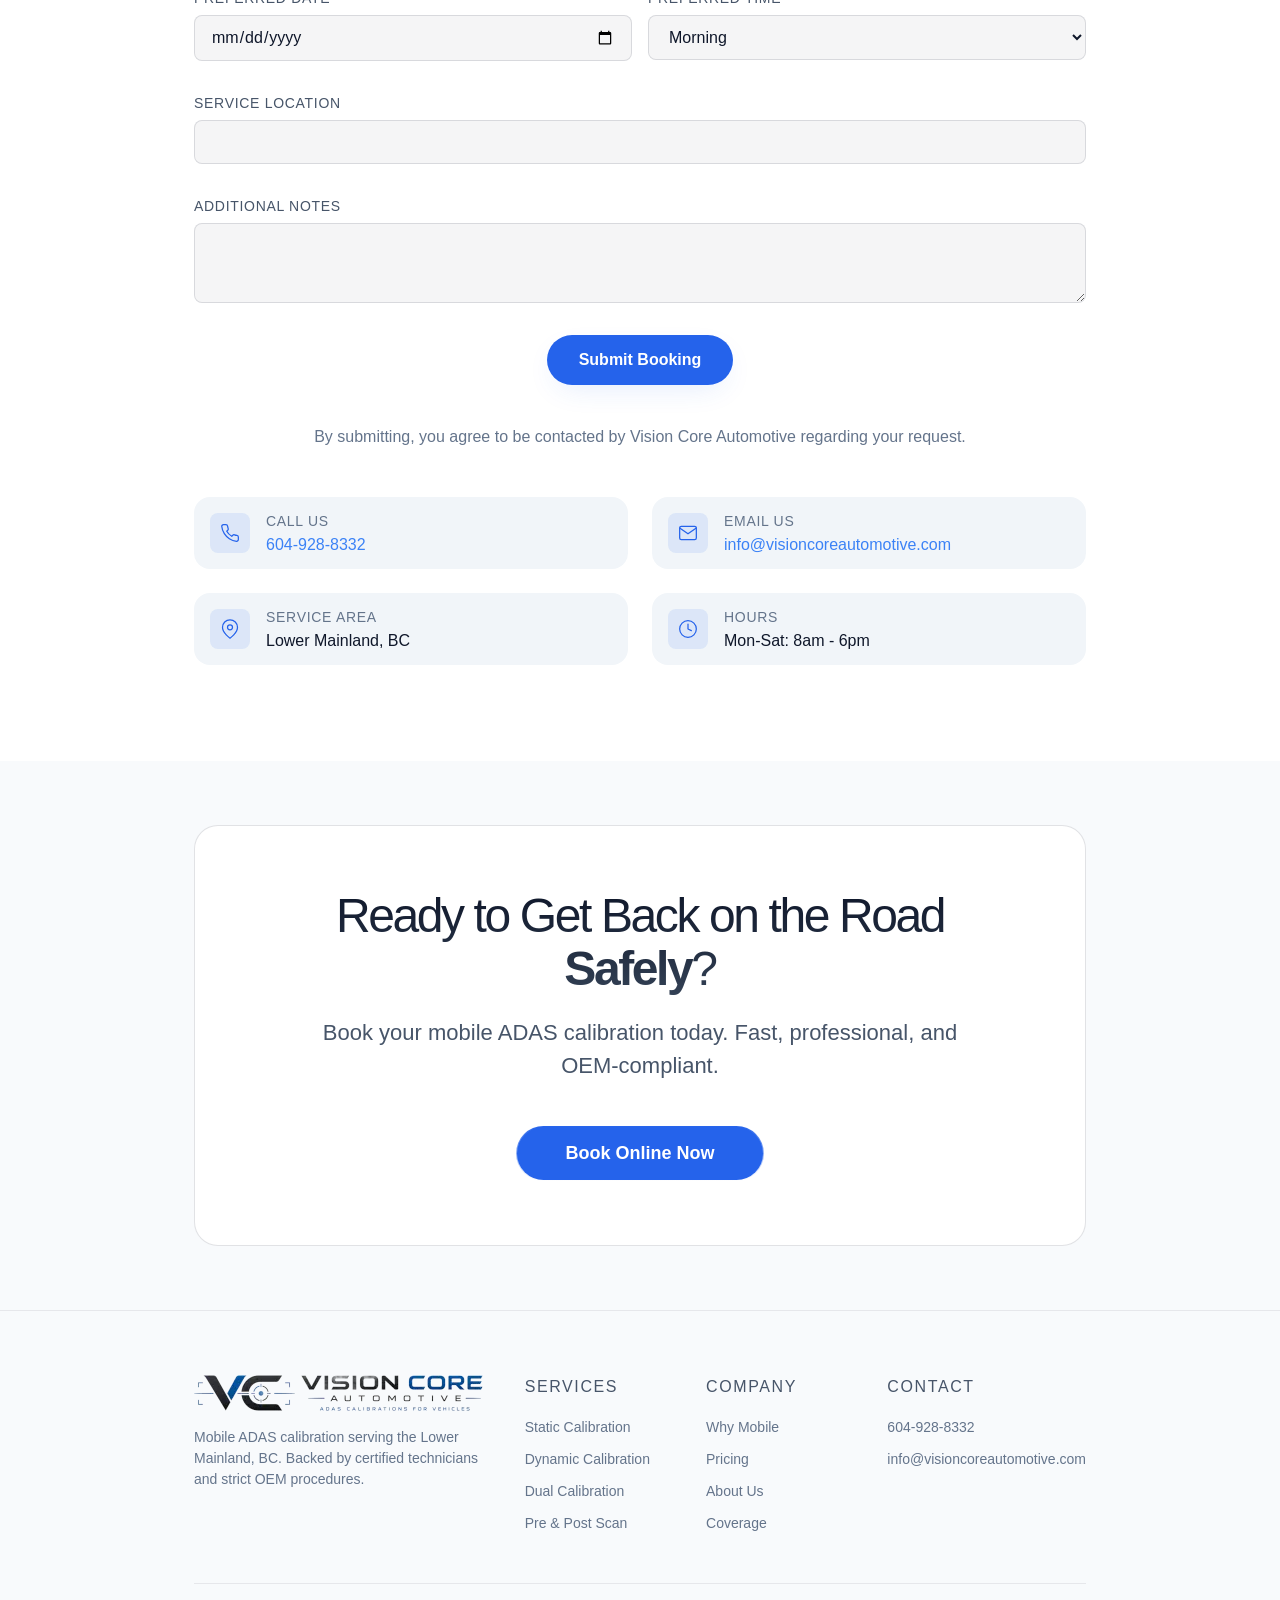
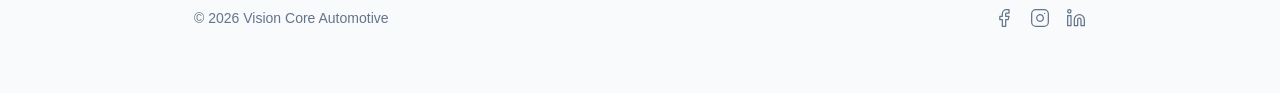
==== commit ede1ee7a: "form fix" ====
--- a/indexx.html
+++ b/indexx.html
@@ -2077,12 +2077,13 @@
           </p>
           <div class="form-grid reveal-on-scroll" data-delay="300">
             <form class="booking-form" id="booking-form">
+              <input type="hidden" name="access_key" value="e33e7de6-24e4-4756-9337-53f880b671e9" />
               <div class="form-row">
                 <div class="form-group">
                   <label for="name" data-en="Full Name" data-fr="Nom complet"
                     >Full Name</label
                   >
-                  <input type="text" id="name" required />
+                  <input type="text" id="name" name="name" required />
                 </div>
                 <div class="form-group">
                   <label
@@ -2091,7 +2092,7 @@
                     data-fr="Adresse e-mail"
                     >Email Address</label
                   >
-                  <input type="email" id="email" required />
+                  <input type="email" id="email" name="email" required />
                 </div>
               </div>
               <div class="form-row">
@@ -2102,7 +2103,7 @@
                     data-fr="Numéro de téléphone"
                     >Phone Number</label
                   >
-                  <input type="tel" id="phone" required />
+                  <input type="tel" id="phone" name="phone" required />
                 </div>
                 <div class="form-group">
                   <label
@@ -2114,6 +2115,7 @@
                   <input
                     type="number"
                     id="year"
+                    name="year"
                     min="1990"
                     max="2025"
                     required
@@ -2128,7 +2130,7 @@
                     data-fr="Marque du véhicule"
                     >Vehicle Make</label
                   >
-                  <input type="text" id="make" required />
+                  <input type="text" id="make" name="make" required />
                 </div>
                 <div class="form-group">
                   <label
@@ -2137,7 +2139,7 @@
                     data-fr="Modèle du véhicule"
                     >Vehicle Model</label
                   >
-                  <input type="text" id="model" required />
+                  <input type="text" id="model" name="model" required />
                 </div>
               </div>
               <div class="form-row">
@@ -2148,7 +2150,7 @@
                     data-fr="Type de réservation"
                     >Booking As</label
                   >
-                  <select id="booking-type">
+                  <select id="booking-type" name="booking_type">
                     <option data-en="Individual" data-fr="Individuel">
                       Individual
                     </option>
@@ -2171,7 +2173,7 @@
                     data-fr="Raison de la calibration"
                     >Reason for Calibration</label
                   >
-                  <select id="reason">
+                  <select id="reason" name="reason">
                     <option
                       data-en="Windshield Replacement"
                       data-fr="Remplacement de pare-brise"
@@ -2214,7 +2216,7 @@
                     data-fr="Date préférée"
                     >Preferred Date</label
                   >
-                  <input type="date" id="date" required />
+                  <input type="date" id="date" name="date" required />
                 </div>
                 <div class="form-group">
                   <label
@@ -2223,7 +2225,7 @@
                     data-fr="Heure préférée"
                     >Preferred Time</label
                   >
-                  <select id="time">
+                  <select id="time" name="time">
                     <option data-en="Morning" data-fr="Matin">Morning</option>
                     <option data-en="Afternoon" data-fr="Après-midi">
                       Afternoon
@@ -2239,7 +2241,7 @@
                   data-fr="Lieu de service"
                   >Service Location</label
                 >
-                <input type="text" id="location" required />
+                <input type="text" id="location" name="location" required />
               </div>
               <div class="form-group">
                 <label
@@ -2248,7 +2250,7 @@
                   data-fr="Notes supplémentaires"
                   >Additional Notes</label
                 >
-                <textarea id="notes"></textarea>
+                <textarea id="notes" name="notes"></textarea>
               </div>
               <button
                 type="submit"
